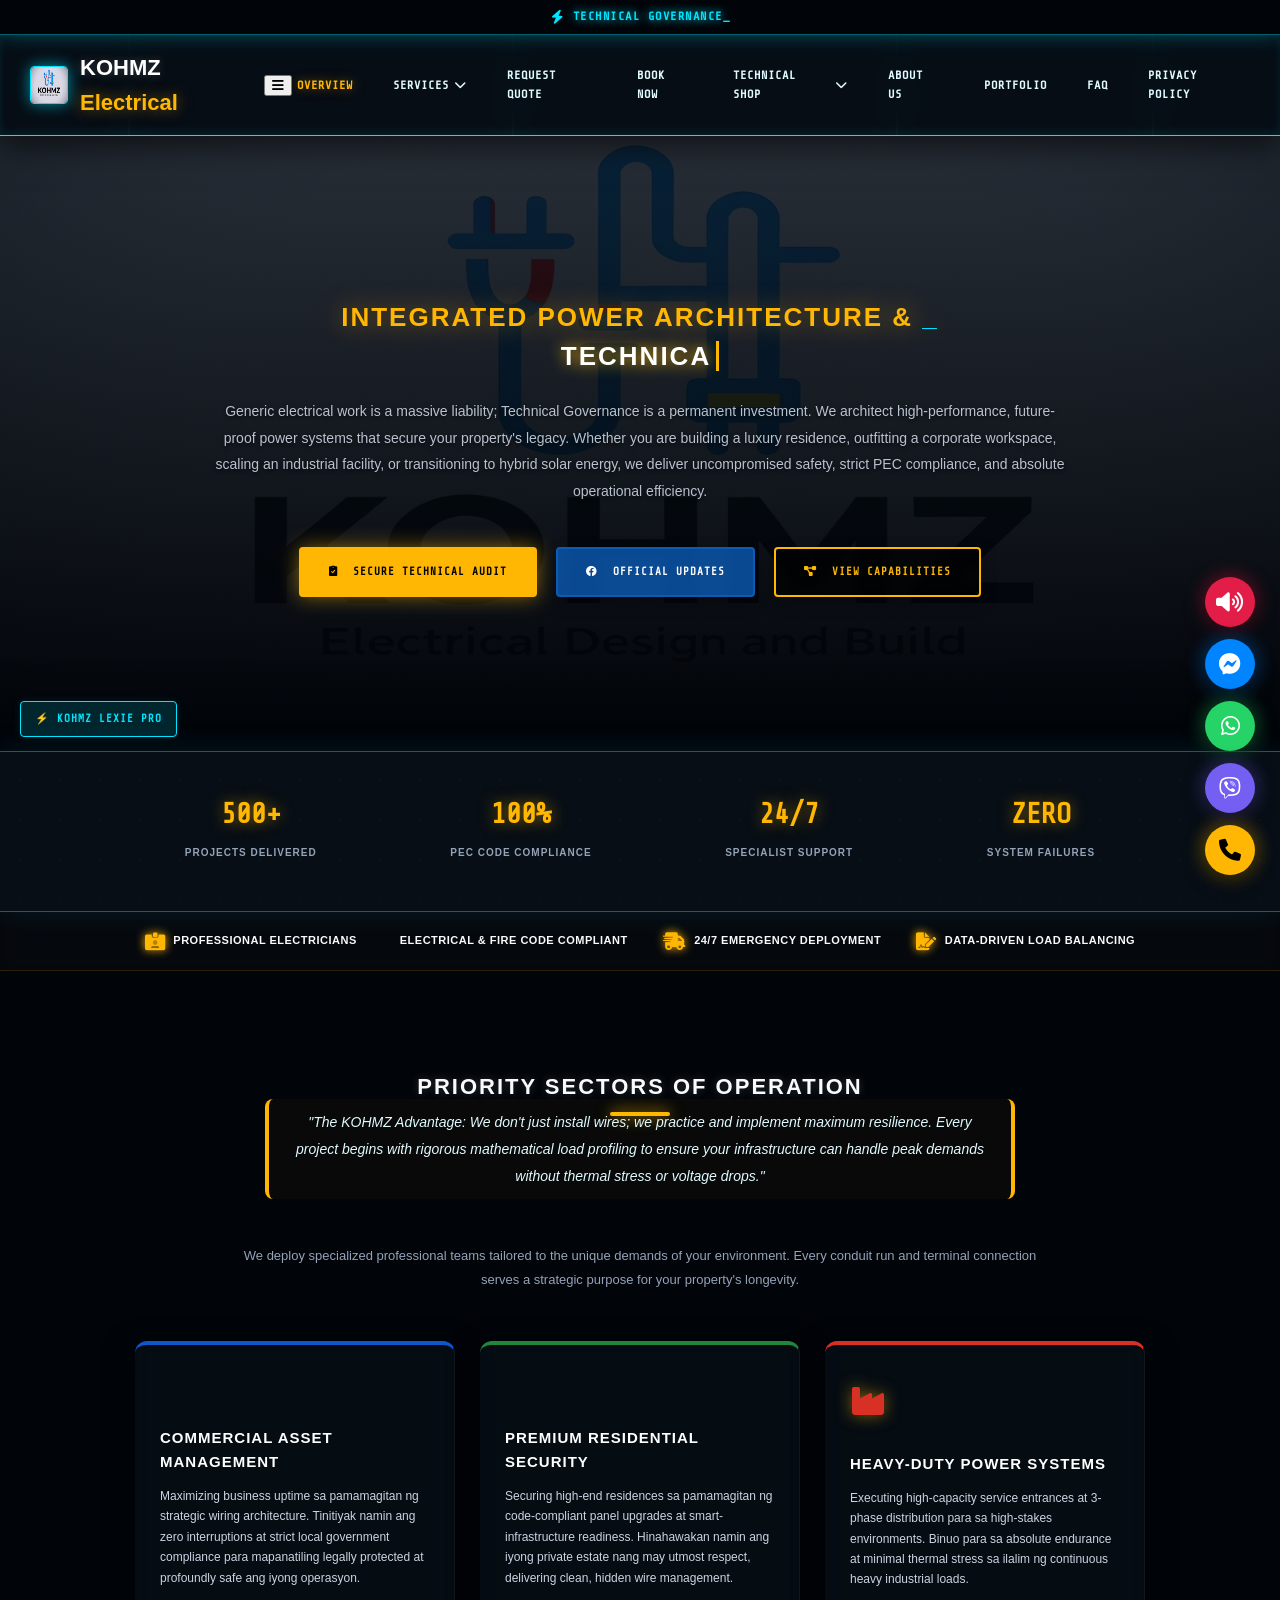
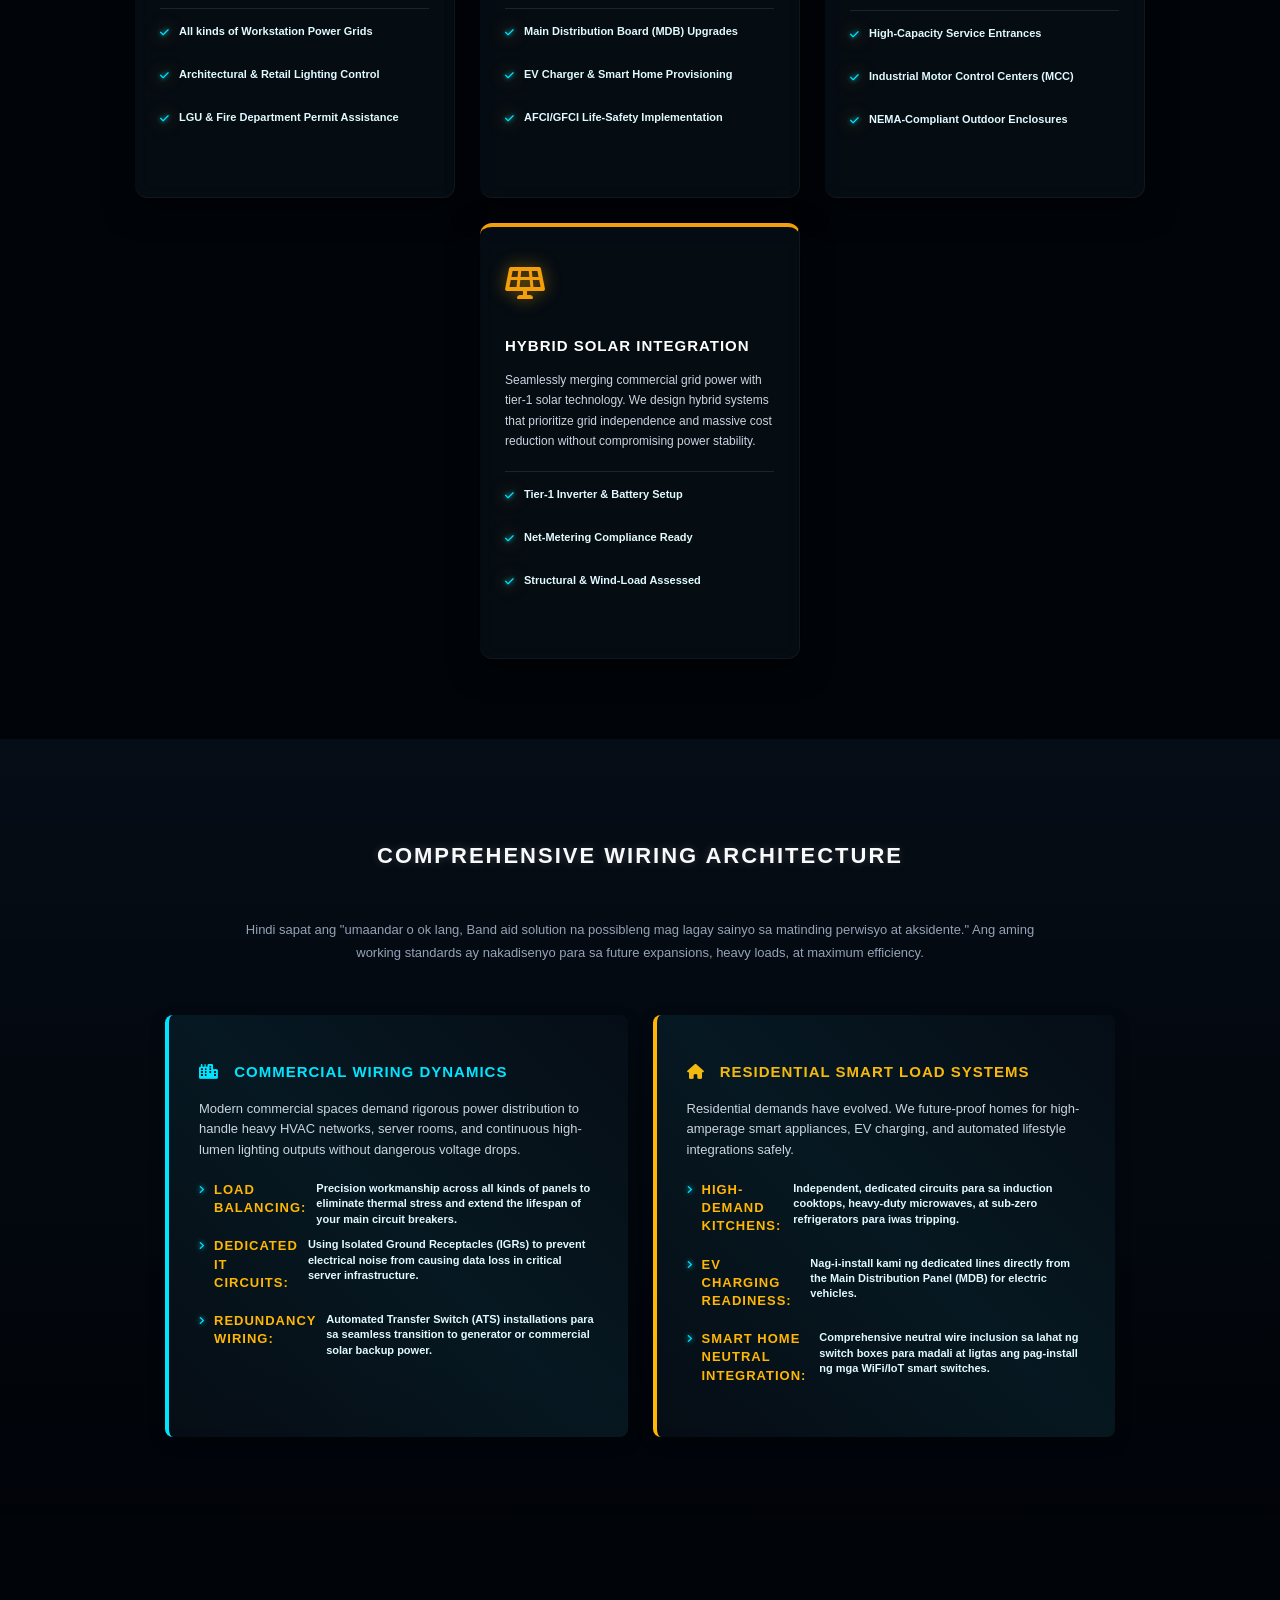
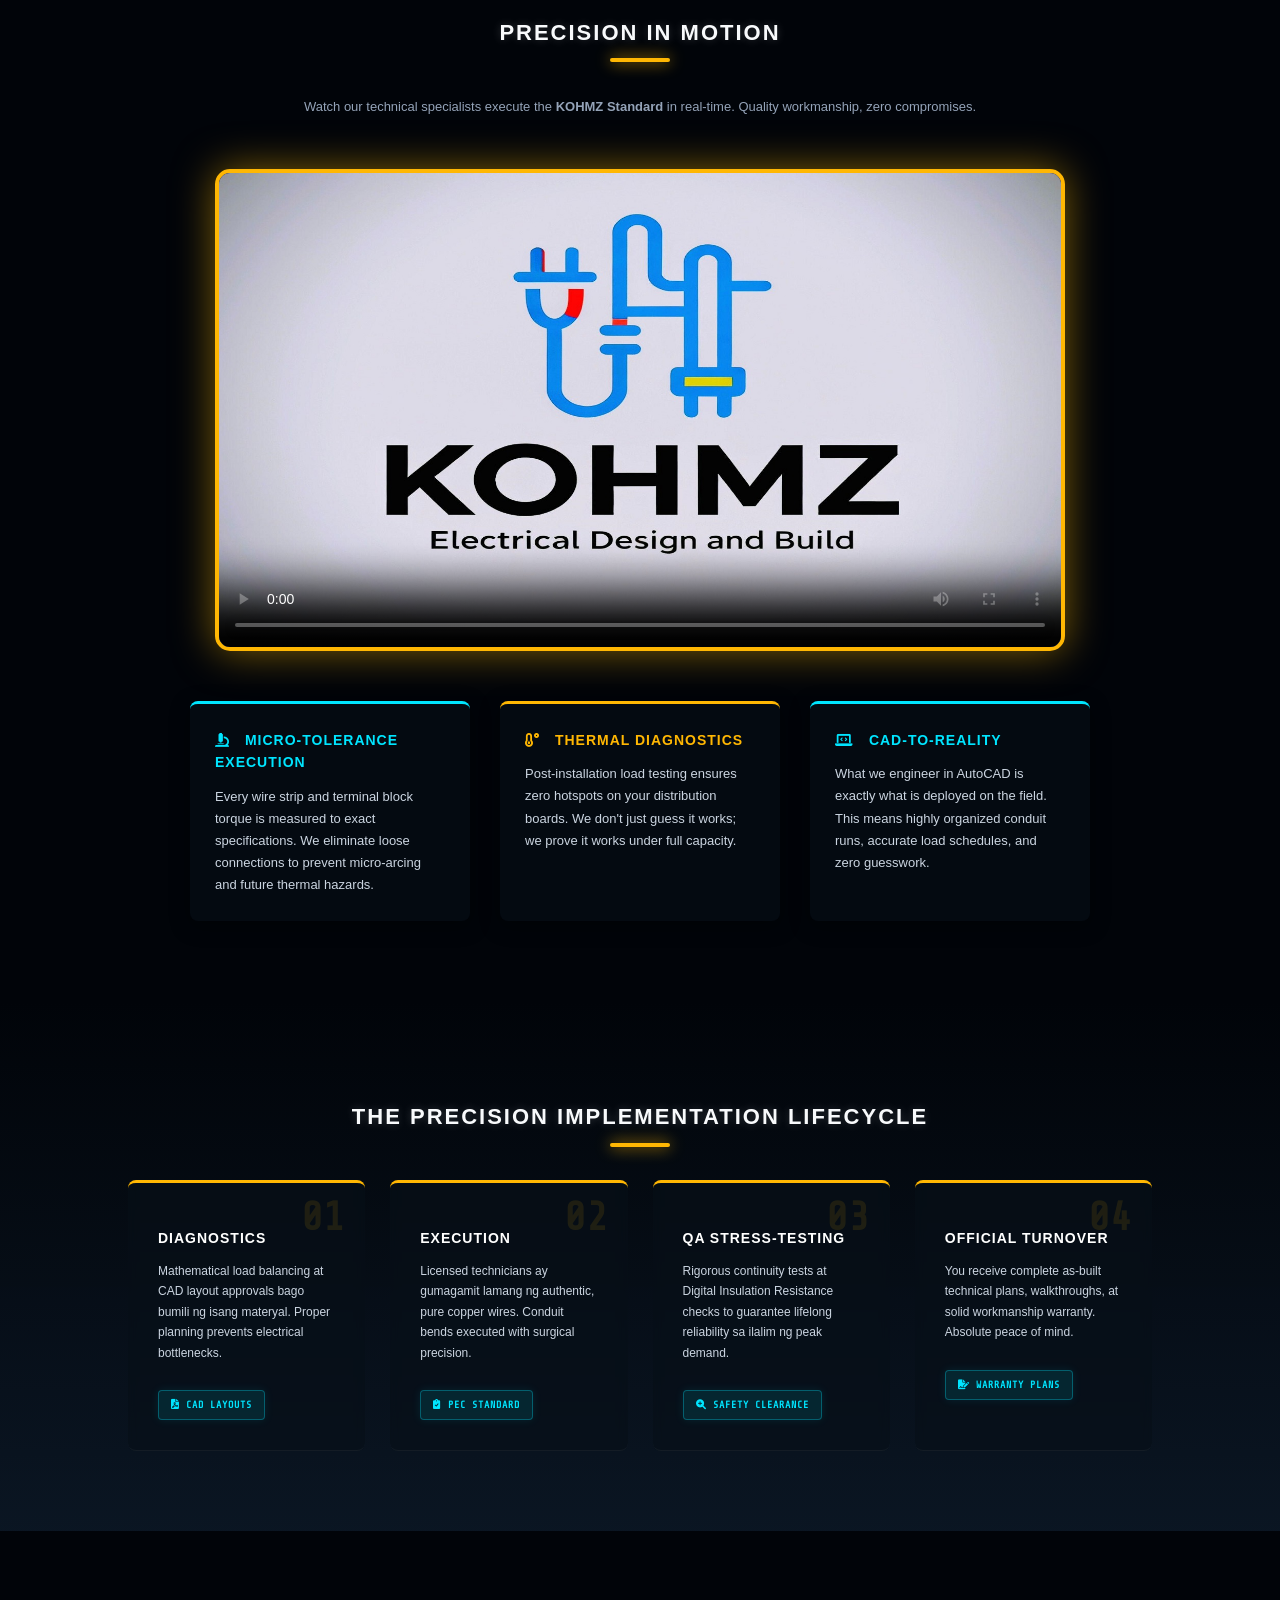
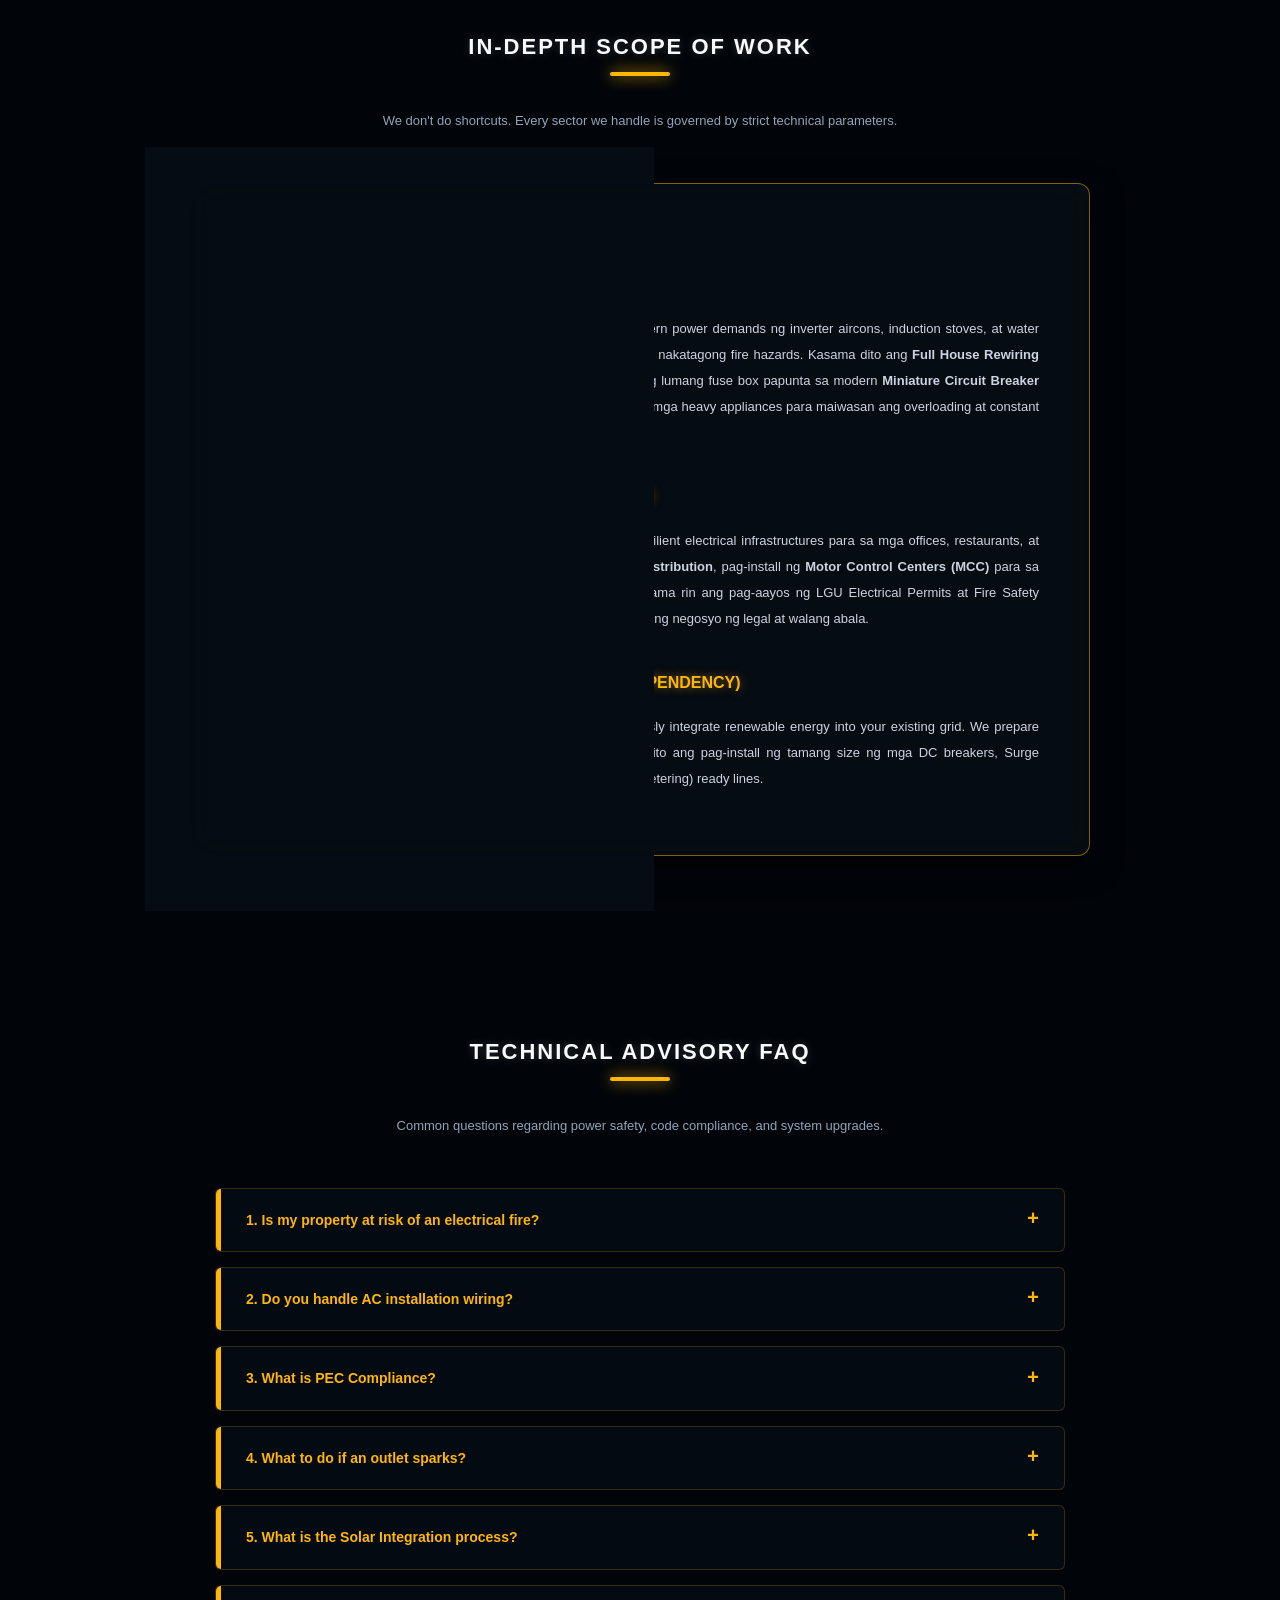
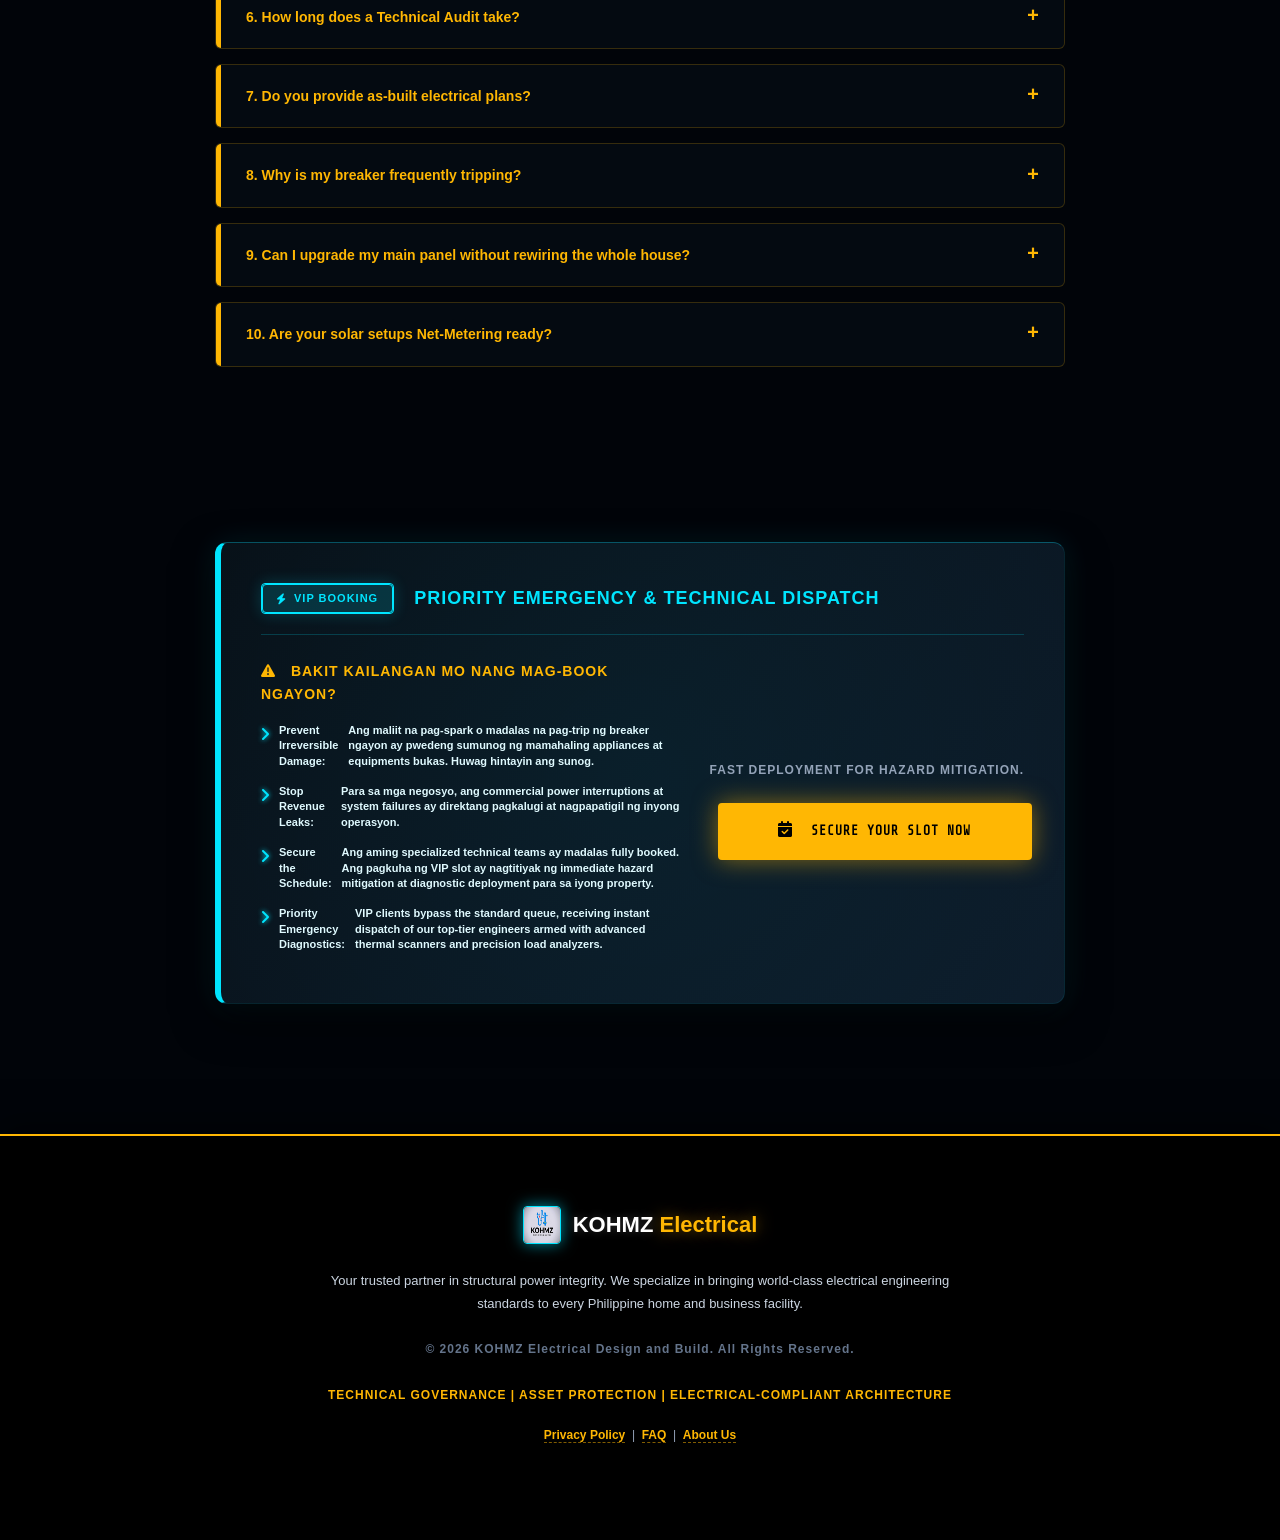
==== index.html @ 126ca0fa "Update index.html" ====
<!DOCTYPE html>
<html lang="en">
<head>
    <meta charset="UTF-8">
    <meta name="viewport" content="width=device-width,initial-scale=1.0">
    <meta name="google-site-verification" content="x_KzHj0x9Ygn2C3ffPnJ8aQTC4EE3n4AhWGtoNODr_k"/>
    
    <script async src="https://www.googletagmanager.com/gtag/js?id=G-S79X3QL1TV"></script>
    <script>window.dataLayer=window.dataLayer||[];function gtag(){dataLayer.push(arguments);}gtag('js',new Date());gtag('config','G-S79X3QL1TV');</script>
    
    <script src="https://challenges.cloudflare.com/turnstile/v0/api.js" async defer></script>
    
    <title>KOHMZ Electrical Design and Build | Technical Governance & Power Architecture</title>
    <meta name="description" content="Top-tier Electrical Contractor in the Philippines providing PEC-compliant power systems and Technical Governance for Commercial and Residential properties.">
    <meta name="keywords" content="Electrical Contractor Philippines, Commercial Electrical Design, Residential Rewiring, PEC Compliant, Solar Installation, KOHMZ Electrical">
    <meta property="og:title" content="KOHMZ Electrical Design and Build">
    <meta property="og:description" content="High-impact Technical Governance for Residential and Commercial assets through strict PEC-compliant electrical engineering.">
    <meta property="og:image" content="logo.jpg">
    <meta property="og:type" content="website">
    
    <link rel="icon" type="image/jpeg" href="logo.jpg">
    <link rel="shortcut icon" href="logo.jpg" type="image/x-icon">
    <link rel="preload" as="image" href="logo.jpg" fetchpriority="high">
    <link rel="preconnect" href="https://cdnjs.cloudflare.com" crossorigin>
    <link rel="preload" href="https://cdnjs.cloudflare.com/ajax/libs/font-awesome/6.0.0/css/all.min.css" as="style" onload="this.onload=null;this.rel='stylesheet'">
    <noscript><link rel="stylesheet" href="https://cdnjs.cloudflare.com/ajax/libs/font-awesome/6.0.0/css/all.min.css"></noscript>
    
    <link href="https://unpkg.com/aos@2.3.1/dist/aos.css" rel="stylesheet">
    <script src="https://unpkg.com/@lottiefiles/lottie-player@latest/dist/lottie-player.js"></script>
    <script src="https://cdnjs.cloudflare.com/ajax/libs/jspdf/2.5.1/jspdf.umd.min.js"></script>

    <style>
        @import url('https://fonts.googleapis.com/css2?family=Share+Tech+Mono&display=swap');
        
        :root {
            --neon-gold: #ffb703;
            --cyber-blue: #00e5ff;
            --power-glow: rgba(255, 183, 3, 0.5);
            --blue-glow: rgba(0, 229, 255, 0.4);
            --circuit-line: rgba(255, 183, 3, 0.07);
            --bg-dark: #010409;
        }

        body { transition: background-color 1s ease; }
        body.mode-red { --cyber-blue: #ff2a2a; --neon-gold: #ff4d4d; --blue-glow: rgba(255,0,0,0.4); background-color: #1a0000; }
        body.mode-red .particle { background: #ff2a2a; box-shadow: 0 0 15px #ff2a2a; }
        body.mode-red .energy-line { background: linear-gradient(to bottom, transparent, #ff2a2a, #ff4d4d, transparent); }
        
        body.mode-gold { --cyber-blue: #ffb703; --neon-gold: #ffe600; --blue-glow: rgba(255,183,3,0.4); background-color: #1a1300; }
        body.mode-gold .particle { background: #ffb703; box-shadow: 0 0 15px #ffb703; }
        body.mode-gold .energy-line { background: linear-gradient(to bottom, transparent, #ffb703, #ffe600, transparent); }
        
        *{box-sizing:border-box}
        body{font-size:12px;font-family:'Segoe UI',Tahoma,Geneva,Verdana,sans-serif;background:var(--bg-dark);color:#f8fafc;scroll-behavior:smooth;line-height:1.6;margin:0;padding:0;overflow-x:hidden}
        
        .sr-only{position:absolute;width:1px;height:1px;padding:0;margin:-1px;overflow:hidden;clip:rect(0,0,0,0);white-space:nowrap;border-width:0}
        .skip-link{position:absolute;top:-40px;left:0;background:var(--neon-gold);color:#000;padding:8px 15px;z-index:10000;font-weight:bold;text-decoration:none;transition:top 0.3s}
        .skip-link:focus{top:0;outline:3px solid var(--cyber-blue)}
        
        body::before {
            content:""; position:fixed; top:0; left:0; width:100%; height:100%;
            background-image: 
                radial-gradient(var(--blue-glow) 1px, transparent 0),
                linear-gradient(90deg, var(--circuit-line) 1px, transparent 1px),
                linear-gradient(var(--circuit-line) 1px, transparent 1px);
            background-size: 40px 40px, 80px 80px, 80px 80px;
            z-index:-2; pointer-events:none;
        }
        
        .energy-line {
            position:fixed; top:0; width:2px; height: 300px;
            background: linear-gradient(to bottom, transparent, var(--cyber-blue), var(--neon-gold), transparent);
            opacity: 0.6; z-index: -1; animation: flowBolt 7s cubic-bezier(0.4, 0, 0.2, 1) infinite;
            filter: drop-shadow(0 0 10px var(--cyber-blue));
        }
        @keyframes flowBolt { 0%{transform:translateY(-300px);opacity:0} 50%{opacity:1} 100%{transform:translateY(120vh);opacity:0} }
        
        .particle-container { position:fixed; width:100vw; height:100vh; top:0; left:0; z-index:-1; pointer-events:none; }
        .particle { position:absolute; background:var(--cyber-blue); border-radius:50%; box-shadow:0 0 12px var(--cyber-blue); opacity:0; transition: background 1s, box-shadow 1s; animation:floatUp 12s infinite linear; }
        .p1{left:15%; width:4px; height:4px; animation-duration:9s; animation-delay:0s;}
        .p2{left:35%; width:3px; height:3px; animation-duration:14s; animation-delay:2s; background:var(--neon-gold); box-shadow:0 0 12px var(--neon-gold);}
        .p3{left:65%; width:5px; height:5px; animation-duration:10s; animation-delay:4s;}
        .p4{left:85%; width:2px; height:2px; animation-duration:16s; animation-delay:1s;}
        .p5{left:45%; width:6px; height:6px; animation-duration:12s; animation-delay:5s; background:var(--neon-gold); box-shadow:0 0 15px var(--neon-gold);}
        @keyframes floatUp { 0%{transform:translateY(100vh) scale(0.5);opacity:0} 20%{opacity:0.8} 80%{opacity:0.8} 100%{transform:translateY(-10vh) scale(1.5);opacity:0} }

        .tech-bar { height:35px; background:#010409; border-bottom:1px solid var(--blue-glow); position:relative; z-index:1001; display:flex; align-items:center; justify-content:center; overflow:hidden; box-shadow:0 0 20px rgba(0,229,255,0.3); }
        .tech-bar::after { content:''; position:absolute; top:0; left:-100%; width:50%; height:100%; background:linear-gradient(90deg, transparent, rgba(0,229,255,0.2), transparent); animation: scanline 4s infinite linear; }
        @keyframes scanline { 100%{left:200%} }
        .tech-bar-content { display:flex; align-items:center; justify-content:center; font-family:'Share Tech Mono',monospace; }
        .electric-text { color:var(--cyber-blue); font-size:12px; font-weight:900; text-transform:uppercase; letter-spacing:1.5px; text-shadow:0 0 10px var(--cyber-blue); }
        .electric-icon { color:var(--cyber-blue); margin-right:10px; font-size:14px; animation:pulseBolt 1s infinite; }
        @keyframes pulseBolt { 0%,100%{text-shadow:0 0 8px var(--cyber-blue);opacity:1} 50%{text-shadow:0 0 25px #fff;opacity:0.4} }
        .tech-cursor { color:var(--cyber-blue); font-weight:bold; animation:blink .8s step-end infinite; }

        header{background:rgba(8,16,24,0.85); padding:15px 30px; display:flex; justify-content:space-between; align-items:center; position:sticky; top:0; z-index:1000; border-bottom:1px solid var(--cyber-blue); backdrop-filter:blur(15px); box-shadow:0 10px 30px rgba(0,0,0,0.6), inset 0 -2px 10px rgba(0,229,255,0.1);}
        .logo{display:flex; align-items:center; gap:12px; text-decoration:none; transition: transform 0.3s;}
        .logo:hover { transform: scale(1.02); }
        .logo img{height:38px; width:38px; border-radius:4px; border:1px solid var(--cyber-blue); box-shadow:0 0 15px rgba(0,229,255,0.6);}
        .logo-text{font-size:22px; margin:0; font-weight:900; color:#fff; display:inline-block; text-shadow: 0 0 10px rgba(255,255,255,0.2);}
        .logo-text span{color:var(--neon-gold); text-shadow: 0 0 15px var(--power-glow);}
        .nav-links{list-style:none; padding:0; margin:0; display:flex; align-items:center; gap:30px;}
        .nav-links li.dropdown{position:relative;}
        .nav-links li a{color:#e0faff; text-decoration:none; font-size:12px; font-weight:600; text-transform:uppercase; letter-spacing:1px; padding:10px 5px; font-family:'Share Tech Mono',monospace; transition:0.3s; display:flex; align-items:center; gap:6px; position: relative;}
        .nav-links li a::after { content:''; position:absolute; bottom:0; left:0; width:0; height:2px; background:var(--cyber-blue); transition:0.3s; box-shadow: 0 0 8px var(--cyber-blue); }
        .nav-links li a:hover::after { width:100%; }
        .nav-links li a:hover{color:var(--cyber-blue); text-shadow:0 0 12px var(--cyber-blue);}
        .dropdown-content{display:none; position:absolute; background:rgba(8,16,24,0.95); min-width:180px; box-shadow:0 10px 40px rgba(0,0,0,0.8); z-index:1001; top:100%; left:50%; transform:translateX(-50%); border-top:3px solid var(--cyber-blue); border-bottom: 1px solid var(--blue-glow); backdrop-filter:blur(15px); border-radius: 0 0 8px 8px;}
        .nav-links li.dropdown:hover .dropdown-content{display:block; animation:dropIn .3s cubic-bezier(0.175, 0.885, 0.32, 1.275);}
        @keyframes dropIn{from{opacity:0; transform:translate(-50%,15px)} to{opacity:1; transform:translate(-50%,0)}}
        .dropdown-content a{color:#fff!important; padding:12px 15px; display:block; border-bottom:1px solid rgba(255,255,255,0.05); text-align:left;}
        .dropdown-content a::after { display:none; }
        .dropdown-content a:hover{background:rgba(0,229,255,0.15); color:var(--cyber-blue)!important; padding-left:22px; border-left: 3px solid var(--cyber-blue);}
        .caret{transition:transform 0.3s ease;}
        
        @media(max-width:992px){
            .menu-toggle{display:block; font-size:24px; color:var(--cyber-blue); cursor:pointer; background:none; border:none; padding:5px; transition: 0.3s;}
            .menu-toggle:hover { text-shadow: 0 0 15px var(--cyber-blue); }
            .nav-links{display:none; flex-direction:column; position:absolute; top:calc(100% + 15px); left:5%; width:90%; background:rgba(8,16,24,0.98); padding:10px 0; margin:0; border:1px solid var(--cyber-blue); border-top:4px solid var(--neon-gold); border-radius:8px; max-height:60vh; overflow-y:auto; box-shadow:0 15px 40px rgba(0,0,0,0.9); backdrop-filter:blur(15px); z-index:9999;}
            .nav-links.active{display:flex; animation:menuFadeIn 0.4s cubic-bezier(0.175, 0.885, 0.32, 1.275) forwards;}
            @keyframes menuFadeIn{from{opacity:0; transform:translateY(-20px) scale(0.95);} to{opacity:1; transform:translateY(0) scale(1);}}
            .nav-links li{width:100%; text-align:center; border-bottom:1px solid rgba(255,255,255,0.05);}
            .nav-links li a{font-size:13px; width:100%; padding:15px; justify-content:center;}
            .nav-links li.dropdown:hover .dropdown-content{display:none;}
            .nav-links li.dropdown.open .dropdown-content{display:block; animation:dropInMobile 0.3s ease;}
            .nav-links li.dropdown.open .caret{transform:rotate(180deg); color:var(--neon-gold);}
            .dropdown-content{position:static!important; display:none; background:rgba(0,0,0,0.5)!important; width:100%!important; border:none!important; transform:none!important; left:0!important; box-shadow:inset 0 5px 15px rgba(0,0,0,0.8);}
            @keyframes dropInMobile{from{opacity:0; max-height:0} to{opacity:1; max-height:400px}}
            .dropdown-content a{padding:12px!important; color:#cbd5e1!important; font-size:12px!important;}
        }

        .hero { background-image:linear-gradient(rgba(8,16,24,0.85),rgba(1,4,9,1)),url('logo.jpg'); background-repeat:no-repeat; background-position:center center; background-size:cover; padding:140px 10%; text-align:center; color:#fff; display:flex; align-items:center; justify-content:center; position:relative; overflow:hidden;}
        .hero::after { content:''; position:absolute; bottom:0; left:0; width:100%; height:100px; background:linear-gradient(to top, var(--bg-dark), transparent); pointer-events:none;}
        .hero-inner { max-width:850px; position:relative; z-index:2; }
        .hero h1 { font-size:26px; color:var(--neon-gold); margin-bottom:25px; text-transform:uppercase; font-weight:900; letter-spacing:2px; line-height:1.5; min-height:80px; text-shadow:0 0 25px var(--power-glow); }
        .txt-type>.txt { border-right:3px solid var(--neon-gold); padding-right:5px; animation:blink .7s infinite; color:#fff; text-shadow:0 0 15px var(--neon-gold); }
        @keyframes blink{from,to{opacity:1}50%{opacity:0}}
        .hero p { font-size:14px; margin:0 auto 35px; line-height:1.9; font-weight:400; opacity:0.9; color:#cbd5e1; min-height:80px; text-shadow: 0 2px 4px rgba(0,0,0,0.8); }
        
        .cta-button { position:relative; padding:14px 28px; font-size:11px; border-radius:4px; display:inline-block; text-decoration:none; font-weight:900; margin:8px; transition:0.4s; text-transform:uppercase; letter-spacing:1px; box-shadow:0 6px 15px rgba(0,0,0,0.4); border:none; cursor:pointer; overflow:hidden; font-family:'Share Tech Mono',monospace;}
        .cta-button::before { content:''; position:absolute; top:0; left:-100%; width:50%; height:100%; background:linear-gradient(to right,rgba(255,255,255,0),rgba(255,255,255,0.5),rgba(255,255,255,0)); transform:skewX(-25deg); transition:all 0.6s ease; }
        .cta-button:hover::before { left:200%; }
        .btn-primary { background:var(--neon-gold); color:#000; border:2px solid var(--neon-gold); box-shadow:0 0 20px var(--power-glow); }
        .btn-primary:hover { transform:translateY(-4px) scale(1.05); box-shadow:0 0 35px var(--neon-gold), inset 0 0 10px rgba(255,255,255,0.5); }
        .btn-outline { background:rgba(0,0,0,0.7); color:var(--neon-gold); border:2px solid var(--neon-gold); backdrop-filter:blur(5px); }
        .btn-outline:hover { background:var(--neon-gold); color:#000; box-shadow:0 0 20px var(--neon-gold); }

        .stats-bar { display:flex; justify-content:space-around; background:rgba(8,16,24,0.9); padding:40px 10%; border-top:1px solid var(--blue-glow); border-bottom:1px solid var(--blue-glow); flex-wrap:wrap; gap:20px; box-shadow: 0 0 30px rgba(0,229,255,0.1); position:relative; z-index:10;}
        .stat-item { text-align:center; transition: transform 0.3s; }
        .stat-item:hover { transform: scale(1.1); }
        .stat-item strong { display:block; font-size:28px; color:var(--neon-gold); margin:0; text-shadow:0 0 15px var(--power-glow); font-weight:900; font-family:'Share Tech Mono',monospace;}
        .stat-item p { font-size:10px; text-transform:uppercase; color:#94a3b8; margin-top:8px; font-weight:bold; letter-spacing:1px;}
        
        .trust-bar { background:rgba(255,255,255,0.02); padding:20px; display:flex; justify-content:center; gap:35px; flex-wrap:wrap; border-bottom:1px solid rgba(255,183,3,0.15); position:relative; z-index:10; backdrop-filter: blur(5px);}
        .trust-item { display:flex; align-items:center; gap:8px; font-weight:800; font-size:11px; color:#f8fafc; text-transform:uppercase; letter-spacing:0.5px; transition: color 0.3s;}
        .trust-item:hover { color: var(--cyber-blue); }
        .trust-item i { color:var(--neon-gold); font-size:18px; filter: drop-shadow(0 0 5px var(--neon-gold));}
        
        .content-section { padding:80px 10%; text-align:center; overflow:hidden; position:relative; }
        .content-section h2 { font-size:22px; color:#f8fafc; margin-bottom:15px; text-transform:uppercase; letter-spacing:2px; font-weight:900; position:relative; display:inline-block; text-shadow: 0 0 10px rgba(255,255,255,0.2);}
        .content-section h2::after { content:''; width:60px; height:4px; background:var(--neon-gold); position:absolute; bottom:-12px; left:50%; transform:translateX(-50%); box-shadow:0 0 15px var(--neon-gold); border-radius: 2px;}
        .section-subtitle { max-width:800px; margin:30px auto 50px; font-size:13px; line-height:1.8; color:#94a3b8; }
        .intro-text { max-width:750px; margin:-20px auto 45px; font-size:14px; color:#e0faff; line-height:1.9; text-align:center; font-style:italic; border-left:4px solid var(--neon-gold); border-right:4px solid var(--neon-gold); padding:10px 25px; background: rgba(255,183,3,0.03); border-radius: 8px;}
        
        .cards-container { display:flex; flex-wrap:wrap; gap:25px; justify-content:center; align-items:stretch; }
        .card { background:rgba(8,16,24,0.7); width:320px; padding:40px 25px; box-shadow:0 10px 30px rgba(0,0,0,0.5); border-radius:12px; border-top:4px solid var(--neon-gold); text-align:left; transition:0.4s cubic-bezier(0.175,0.885,0.32,1.275); position:relative; backdrop-filter:blur(10px); border-right:1px solid rgba(255,255,255,0.05); border-bottom:1px solid rgba(255,255,255,0.05); overflow:hidden; z-index: 1;}
        .card::before { content:''; position:absolute; left:0; top:0; height:100%; width:100%; background: radial-gradient(circle at top right, rgba(0,229,255,0.1), transparent 70%); z-index:-1; opacity:0; transition:0.4s;}
        .card::after { content:''; position:absolute; bottom:0; left:0; width:100%; height:4px; background:var(--cyber-blue); transform:scaleX(0); transition:0.4s; transform-origin:left;}
        .card:hover::before { opacity: 1; }
        .card:hover::after { transform:scaleX(1); }
        .card:hover { transform:translateY(-15px) scale(1.03); border-top-color:var(--cyber-blue)!important; box-shadow:0 20px 50px rgba(0,229,255,0.25), inset 0 0 30px rgba(0,229,255,0.05); }
        .card i { font-size:32px; color:var(--neon-gold); margin-bottom:20px; display:inline-block; transition:0.4s; filter:drop-shadow(0 0 8px var(--power-glow)); }
        .card:hover i { transform: scale(1.2) rotate(5deg); color: var(--cyber-blue); filter:drop-shadow(0 0 12px var(--blue-glow));}
        .card h3 { font-size:15px; margin-bottom:12px; color:#fff; font-weight:900; text-transform:uppercase; letter-spacing: 1px; transition:0.3s;}
        .card:hover h3 { color: var(--neon-gold); text-shadow: 0 0 10px var(--power-glow);}
        .card p { font-size:12px; color:#cbd5e1; line-height:1.7; margin-bottom:20px; flex-grow:1; }
        .tech-list { padding-left:0; list-style:none; margin-top:auto; border-top:1px solid rgba(255,255,255,0.1); padding-top:15px; }
        .tech-list li { font-size:11px; color:#e0faff; margin-bottom:10px; font-weight:600; display:flex; align-items:flex-start; gap:10px; line-height:1.4; transition: 0.3s;}
        .card:hover .tech-list li { color: #fff; }
        .tech-list li i { font-size:10px; color:var(--cyber-blue); margin-top:3px; text-shadow: 0 0 5px var(--cyber-blue);}
        
        .workflow-grid { display:grid; grid-template-columns:repeat(auto-fit,minmax(220px,1fr)); gap:25px; margin-top:30px; }
        .workflow-step { text-align:left; padding:30px; background:rgba(8,16,24,0.6); border-top:3px solid var(--neon-gold); border-radius:8px; transition:0.4s; position:relative; overflow:hidden; backdrop-filter: blur(5px); border-bottom: 1px solid rgba(255,255,255,0.05);}
        .workflow-step::before { content:''; position:absolute; top:0; left:-100%; width:100%; height:100%; background:linear-gradient(90deg, transparent, rgba(255,183,3,0.1), transparent); transition:0.5s; }
        .workflow-step:hover::before { left: 100%; }
        .workflow-step:hover { background:rgba(13,27,42,0.9); border-top-color:var(--cyber-blue); transform:translateY(-8px); box-shadow:0 15px 30px rgba(0,0,0,0.6), 0 0 20px rgba(0,229,255,0.1); }
        .step-num { font-size:40px; font-weight:900; color:var(--neon-gold); opacity:0.1; position:absolute; top:15px; right:20px; line-height:1; transition:0.4s; font-family:'Share Tech Mono',monospace;}
        .workflow-step:hover .step-num { opacity:0.5; color:var(--cyber-blue); transform: scale(1.1); text-shadow: 0 0 15px var(--cyber-blue);}
        .workflow-step h3 { font-size:14px; text-transform:uppercase; margin-bottom:12px; color:#fff; font-weight:900; letter-spacing: 1px; transition: 0.3s;}
        .workflow-step:hover h3 { color: var(--neon-gold); }
        .workflow-step p { font-size:12px; line-height:1.7; color:#cbd5e1; }
        .deliverable { font-size:10px; text-transform:uppercase; font-weight:900; color:var(--cyber-blue); padding:6px 12px; background:rgba(0,229,255,0.1); border: 1px solid rgba(0,229,255,0.3); border-radius:4px; display:inline-block; margin-top:15px; font-family:'Share Tech Mono'; letter-spacing: 1px; box-shadow: 0 0 10px rgba(0,229,255,0.1);}
        
        .text-block { max-width:900px; margin:0 auto; text-align:justify; font-size:13px; line-height:2; color:#cbd5e1; background:rgba(8,16,24,0.7); padding:50px; border-radius:12px; border:1px solid var(--power-glow); backdrop-filter:blur(15px); box-shadow: 0 10px 30px rgba(0,0,0,0.5);}
        .text-block h3 { color:var(--neon-gold); font-size:16px; margin:35px 0 15px 0; border-left:4px solid var(--neon-gold); padding-left:15px; text-transform:uppercase; font-weight:900; text-shadow: 0 0 10px var(--power-glow);}
        
        .feature-grid { display:grid; grid-template-columns:1fr 1fr; gap:25px; margin-top:30px; }
        .feature-box { background:rgba(8,16,24,0.8); padding:30px; border-radius:8px; border-left:4px solid var(--cyber-blue); transition:0.4s; position:relative; overflow:hidden; box-shadow: 0 5px 15px rgba(0,0,0,0.3);}
        .feature-box::before { content:''; position:absolute; top:0; left:0; width:100%; height:100%; background:linear-gradient(45deg,transparent,rgba(0,229,255,0.05),transparent); z-index:0; transition:0.4s;}
        .feature-box:hover::before { background:linear-gradient(45deg,transparent,rgba(0,229,255,0.1),transparent); }
        .feature-box:hover { background:rgba(13,27,42,1); transform:translateX(10px); box-shadow:0 10px 25px rgba(0,229,255,0.15), inset 0 0 15px rgba(0,229,255,0.05); border-left-width: 8px;}
        .feature-box strong { color:var(--neon-gold); display:block; font-size:13px; margin-bottom:10px; text-transform:uppercase; font-weight:900; position:relative; z-index:1; letter-spacing: 1px;}
        .feature-box p, .feature-box ul { position:relative; z-index:1; }
        
        .vip-advisory { background:linear-gradient(135deg, rgba(8,16,24,0.95), rgba(13,27,42,0.98)); border-left:6px solid var(--cyber-blue); padding:40px; border-radius:12px; display:flex; flex-direction:column; align-items:flex-start; text-align:left; max-width:850px; margin:0 auto 50px; border-top:1px solid rgba(0,229,255,0.3); border-right:1px solid rgba(0,229,255,0.1); border-bottom:1px solid rgba(0,229,255,0.1); box-shadow:0 15px 40px rgba(0,0,0,0.6), 0 0 30px rgba(0,229,255,0.1); box-sizing:border-box; position:relative; overflow:hidden;}
        .vip-advisory::before { content: ''; position: absolute; top: -50%; left: -50%; width: 200%; height: 200%; background: radial-gradient(circle, rgba(0,229,255,0.05) 0%, transparent 60%); pointer-events: none; animation: rotateGlow 20s linear infinite; }
        @keyframes rotateGlow { 100% { transform: rotate(360deg); } }
        .adv-tag { background:rgba(0,229,255,0.15); border:1px solid var(--cyber-blue); color:var(--cyber-blue); font-size:11px; padding:6px 15px; border-radius:4px; font-weight:900; text-transform:uppercase; display:inline-flex; align-items:center; gap:8px; position:relative; z-index:2; letter-spacing: 1px; box-shadow: 0 0 15px rgba(0,229,255,0.2);}
        .adv-tag::after { content:''; position:absolute; top:0; left:0; width:100%; height:100%; border-radius:inherit; border:1px solid var(--cyber-blue); animation:pulse-ring 2s cubic-bezier(0.215,0.61,0.355,1) infinite; box-sizing:border-box; pointer-events:none; }
        @keyframes pulse-ring { 0%{transform:scale(1);opacity:0.8} 100%{transform:scale(1.4);opacity:0} }
        .vip-header-row { display:flex; gap:20px; align-items:center; width:100%; border-bottom:1px solid rgba(0,229,255,0.2); padding-bottom:20px; margin-bottom:25px; box-sizing:border-box; position:relative; z-index:2;}
        .vip-content-grid { display:flex; flex-wrap:wrap; gap:30px; justify-content:space-between; width:100%; align-items:center; box-sizing:border-box; position:relative; z-index:2;}
        .vip-text-col { flex:1; min-width:0; box-sizing:border-box; overflow-wrap:break-word; }
        .vip-btn-col { text-align:center; box-sizing:border-box; }
        .btn-vip { white-space:normal; font-size:13px; padding:16px 20px; width:100%; box-sizing:border-box; display:inline-block; text-align:center; box-shadow: 0 0 25px var(--power-glow); animation: breatheGlow 3s infinite alternate;}
        @keyframes breatheGlow { 0% { box-shadow: 0 0 15px var(--power-glow); } 100% { box-shadow: 0 0 35px var(--neon-gold); } }

        .faq-container { max-width: 850px; margin: 0 auto; text-align: left; }
        details { background: rgba(8,16,24,0.6); margin-bottom: 15px; border: 1px solid rgba(255,183,3,0.2); border-radius: 6px; overflow: hidden; transition: all 0.3s ease; backdrop-filter: blur(5px);}
        details[open] { background: rgba(13,27,42,0.9); border-color: var(--cyber-blue); box-shadow: 0 5px 20px rgba(0,229,255,0.15); }
        summary { padding: 20px 25px; color: var(--neon-gold); font-weight: 800; cursor: pointer; outline: none; border-left: 5px solid var(--neon-gold); text-align: left; font-size: 14px; transition: 0.3s; position: relative; list-style: none;}
        summary::-webkit-details-marker { display: none; }
        summary::after { content: '+'; position: absolute; right: 25px; top: 50%; transform: translateY(-50%); font-size: 20px; color: var(--neon-gold); transition: 0.3s; font-family: monospace;}
        details[open] summary::after { content: '−'; color: var(--cyber-blue); transform: translateY(-50%) rotate(180deg); }
        details:hover summary { background: rgba(255,255,255,0.02); }
        details[open] summary { border-left-color: var(--cyber-blue); color: #fff; border-bottom: 1px solid rgba(0,229,255,0.1);}
        details p { padding: 20px 25px; margin: 0; color: #e0faff; font-size: 13px; line-height: 1.8; animation: fadeInDown 0.4s ease-out; }
        @keyframes fadeInDown { from { opacity: 0; transform: translateY(-10px); } to { opacity: 1; transform: translateY(0); } }

        .floating-container { position:fixed; bottom:25px; right:25px; display:flex; flex-direction:column; gap:12px; z-index:10000; }
        .float-btn { width:50px; height:50px; border-radius:50%; display:flex; align-items:center; justify-content:center; color:#fff!important; text-decoration:none; font-size:22px; box-shadow:0 5px 20px rgba(0,0,0,0.6); transition:all .3s cubic-bezier(.175,.885,.32,1.275); position:relative; border:none; cursor:pointer; }
        .float-btn::before { content:''; position:absolute; width:100%; height:100%; border-radius:50%; background:inherit; z-index:-1; filter:blur(10px); opacity:0.6; transition:0.3s; }
        .float-btn:hover { transform:scale(1.15) translateY(-5px); outline:none; }
        .float-btn:hover::before { opacity:1; filter:blur(15px); }

        /* LEXIE AI BOT */
        .kohmz-bot-wrapper { position:fixed; bottom:25px; left:20px; z-index:999999; font-family:'Share Tech Mono',monospace; display:flex; flex-direction:column; align-items:flex-start; }
        .kohmz-bot-toggle { width:130px; height:130px; background:transparent; cursor:grab; position:relative; display:flex; justify-content:center; align-items:center; transition:transform 0.2s; touch-action:none; filter: drop-shadow(0 0 10px rgba(0,229,255,0.5));}
        .kohmz-bot-toggle:hover { transform:scale(1.05); filter: drop-shadow(0 0 20px rgba(0,229,255,0.8));}
        .kohmz-bot-toggle:active { cursor:grabbing; }
        lottie-player { width:100%!important; height:100%!important; pointer-events:none; }
        
        .kohmz-chat-window { display:none; width:320px; height:75dvh; max-height:550px; max-width:calc(100vw - 30px); background:rgba(8,16,24,0.98); border:1px solid var(--cyber-blue); border-top:4px solid var(--cyber-blue); box-shadow:0 15px 50px rgba(0,0,0,0.9), 0 0 20px rgba(0,229,255,0.2); margin-bottom:12px; flex-direction:column; backdrop-filter:blur(15px); box-sizing:border-box; border-radius: 8px;}
        .kohmz-chat-header { background:#000; color:var(--cyber-blue); padding:15px; font-weight:900; display:flex; justify-content:space-between; align-items:center; font-size:13px; border-bottom:1px solid rgba(0,229,255,0.3); box-sizing:border-box; letter-spacing: 1px;}
        
        .kohmz-chat-body { padding:15px; flex:1; overflow-y:auto; -webkit-overflow-scrolling:touch; display:flex; flex-direction:column; gap:12px; box-sizing:border-box;}
        .kohmz-chat-body::-webkit-scrollbar { width: 4px; }
        .kohmz-chat-body::-webkit-scrollbar-track { background: rgba(0,0,0,0.3); }
        .kohmz-chat-body::-webkit-scrollbar-thumb { background: var(--cyber-blue); border-radius: 4px; }

        .chat-bubble { background:rgba(255,255,255,0.05); color:#e0faff; padding:12px; border-radius:0 12px 12px 12px; margin-bottom:5px; border-left:3px solid var(--cyber-blue); font-size:12px; word-wrap:break-word; white-space:pre-wrap; line-height:1.6; font-family:'Share Tech Mono',monospace; box-shadow: 0 4px 10px rgba(0,0,0,0.3);}

        .quick-replies { display:flex; flex-wrap:wrap; gap:8px; padding:12px; background:rgba(8,16,24,0.98); border-top:1px solid rgba(0,229,255,0.15); width:100%; box-sizing:border-box; justify-content:center; }
        .quick-replies button { white-space:nowrap; background:rgba(0,229,255,0.1); border:1px solid var(--cyber-blue); color:var(--cyber-blue); border-radius:20px; padding:8px 14px; font-size:11px; cursor:pointer; transition:0.3s; font-family:'Share Tech Mono',monospace; font-weight:800; flex:1 1 auto; letter-spacing: 0.5px;}
        .quick-replies button:hover, .quick-replies button:active { background:var(--cyber-blue); color:#000; box-shadow: 0 0 10px var(--cyber-blue);}

        #cf-turnstile-container { padding: 8px 10px; background: #000; border-top: 1px solid rgba(0,229,255,0.2); display: flex; justify-content: center; }

        .chat-input-area { display:grid; grid-template-columns:35px 35px 35px 1fr 45px; gap:6px; padding:12px; background:#000; border-top:1px solid rgba(0,229,255,0.2); align-items:center; border-radius: 0 0 8px 8px;}
        .chat-tool-btn { height:35px; background:transparent; border:1px solid rgba(0,229,255,0.5); color:var(--cyber-blue); border-radius:4px; cursor:pointer; display:flex; justify-content:center; align-items:center; transition:0.2s; }
        .chat-tool-btn:hover { background:rgba(0,229,255,0.2); border-color: var(--cyber-blue); box-shadow: 0 0 8px rgba(0,229,255,0.3);}
        .chat-input-field { height:35px; background:rgba(255,255,255,0.05); border:1px solid rgba(0,229,255,0.5); color:#fff; padding:0 12px; font-family:'Share Tech Mono'; font-size:12px; outline:none; border-radius:4px; width:100%; box-sizing:border-box; transition: 0.3s;}
        .chat-input-field:focus { border-color: var(--cyber-blue); background: rgba(0,229,255,0.05); box-shadow: inset 0 0 5px rgba(0,229,255,0.2);}
        .chat-send-btn { height:35px; background:var(--cyber-blue); border:none; border-radius:4px; color:#000; cursor:pointer; font-weight:bold; font-size: 14px; transition:0.3s; display:flex; justify-content:center; align-items:center; }
        .chat-send-btn:hover { background:#fff; box-shadow: 0 0 15px var(--cyber-blue);}

        #vision-preview { display:none; padding:8px 12px; background:rgba(0,229,255,0.1); border-top:1px solid var(--cyber-blue); align-items:center; gap:12px; font-size:11px; color:var(--cyber-blue); font-family: 'Share Tech Mono', monospace;}
        #vision-preview img { height:35px; width:35px; border:1px solid var(--cyber-blue); object-fit:cover; border-radius: 4px;}
        .code-red-active { border-color:#e11d48!important; box-shadow:0 0 30px rgba(225,29,72,0.6)!important; }
        .btn-pdf { background:var(--neon-gold); color:#000; border:none; padding:8px 12px; font-size:11px; font-weight:900; margin-top:8px; border-radius:4px; cursor:pointer; display:inline-block; font-family:'Share Tech Mono'; letter-spacing: 0.5px; transition: 0.3s; text-transform: uppercase;}
        .btn-pdf:hover { background: #fff; box-shadow: 0 0 15px var(--neon-gold);}

        .typing-dots span { animation:blinkDot 1.4s infinite both; font-size:18px; font-weight:bold; line-height:10px; }
        .typing-dots span:nth-child(2) { animation-delay:0.2s; }
        .typing-dots span:nth-child(3) { animation-delay:0.4s; }
        @keyframes blinkDot { 0%,80%,100%{opacity:0;} 40%{opacity:1;} }
        .mic-active { background:#e11d48!important; color:#fff!important; border-color:#e11d48!important; animation:pulseMic 1.5s infinite; }
        @keyframes pulseMic { 0%{box-shadow:0 0 0 0 rgba(225,29,72,0.7);} 70%{box-shadow:0 0 0 10px rgba(225,29,72,0);} 100%{box-shadow:0 0 0 0 rgba(225,29,72,0);} }
        
        .bot-value-tag { background:rgba(0,229,255,0.15); border:1px solid var(--cyber-blue); color:var(--cyber-blue); font-size:11px; padding:8px 14px; border-radius:4px; font-weight:900; text-transform:uppercase; cursor:pointer; margin-bottom:8px; transition:0.3s; letter-spacing: 1px; box-shadow: 0 0 10px rgba(0,229,255,0.1);}
        .bot-value-tag:hover { background: var(--cyber-blue); color: #000; box-shadow: 0 0 20px var(--cyber-blue);}
        .god-mode-tag { background:var(--neon-gold)!important; color:#000!important; border-color:var(--neon-gold)!important; box-shadow:0 0 20px var(--neon-gold); animation: pulseGod 2s infinite alternate;}
        @keyframes pulseGod { 0%{box-shadow:0 0 10px var(--power-glow);} 100%{box-shadow:0 0 30px var(--neon-gold);} }

        @media(max-width:768px){
            .hero { background-size:100% auto; background-position:center top; padding:120px 5% 80px; }
            .feature-grid { grid-template-columns:1fr; }
            .vip-advisory { margin:0 15px 50px; padding:25px 20px; width:auto; box-sizing:border-box; }
            .vip-header-row { flex-direction:column; align-items:flex-start; gap:15px; }
            .vip-content-grid { flex-direction:column; align-items:stretch; }
            .vip-text-col, .vip-btn-col { width:100%; }
            .floating-container { flex-direction:row!important; flex-wrap:nowrap!important; bottom:15px!important; right:50%!important; transform:translateX(50%)!important; gap:10px!important; width:auto!important; justify-content:center!important; background:rgba(8,16,24,0.9); padding:10px 15px; border-radius:30px; border:1px solid rgba(0,229,255,0.4); box-shadow:0 10px 30px rgba(0,0,0,0.9); backdrop-filter:blur(15px); }
            .float-btn { width:42px!important; height:42px!important; font-size:18px!important; }
            .kohmz-bot-wrapper { bottom:90px!important; left:15px!important; }
            .kohmz-bot-toggle { width:65px!important; height:65px!important; }
            .kohmz-chat-window { width:calc(100vw - 30px)!important; margin-bottom:15px; height: 75dvh; max-height: 500px;}
        }

        footer { background:#000; color:#fff; text-align:center; padding:70px 20px 90px; border-top:2px solid var(--neon-gold); position:relative; z-index: 2; box-shadow: 0 -10px 30px rgba(0,0,0,0.5);}
        footer a { color:var(--neon-gold); text-decoration:none; transition:0.3s; font-weight: bold; border-bottom: 1px dashed rgba(255,183,3,0.5);}
        footer a:hover { color:var(--cyber-blue); border-bottom-color: var(--cyber-blue); text-shadow:0 0 10px var(--cyber-blue); outline:none; }
        .footer-links { font-size:12px; color:#94a3b8; margin-top:20px; line-height:2.5; }
    </style>
</head>
<body data-aos-easing="ease" data-aos-duration="600" data-aos-delay="0">
<a href="#main-content" class="skip-link">Skip to main content</a>

<div class="particle-container">
    <div class="particle p1"></div><div class="particle p2"></div>
    <div class="particle p3"></div><div class="particle p4"></div><div class="particle p5"></div>
</div>

<div class="energy-line" style="left:10vw;animation-delay:0s"></div>
<div class="energy-line" style="left:40vw;animation-delay:3s"></div>
<div class="energy-line" style="left:70vw;animation-delay:1.5s"></div>
<div class="energy-line" style="left:90vw;animation-delay:4.5s"></div>

<div class="tech-bar">
    <div class="tech-bar-content">
        <i class="fas fa-bolt electric-icon"></i>
        <span id="electric-typewriter" class="electric-text"></span>
        <span class="tech-cursor">_</span>
    </div>
</div>

<header>
<a href="index.html" class="logo" aria-label="KOHMZ Electrical Services Homepage">
<img src="logo.jpg" alt="KOHMZ Electrical Services logo" width="35" height="35" fetchpriority="high">
<span class="logo-text">KOHMZ <span>Electrical</span></span>
</a>
<button class="menu-toggle" id="mobile-menu" aria-label="Open Mobile Menu" aria-expanded="false"><i class="fas fa-bars" aria-hidden="true"></i></button>
<nav aria-label="Main Navigation">
<ul class="nav-links" id="nav-list">
<li><a href="index.html" style="color:var(--neon-gold); text-shadow: 0 0 12px var(--power-glow);" aria-current="page">Overview</a></li>
<li class="dropdown"><a href="#" class="dropbtn" aria-haspopup="true" aria-expanded="false">Services <i class="fas fa-chevron-down caret"></i></a><div class="dropdown-content"><a href="commercial.html">Commercial</a><a href="residential.html">Residential</a><a href="pro-tips.html">Pro Tips</a></div></li>
<li><a href="https://docs.google.com/forms/d/e/1FAIpQLSfeRxl117RvWj8v2oIhq0gkm59x7UauXeo2TJKJK84WdK28CQ/viewform" target="_blank" rel="noopener noreferrer">Request Quote</a></li>
<li><a href="book-now.html">Book Now</a></li>
<li class="dropdown"><a href="#" class="dropbtn" aria-haspopup="true" aria-expanded="false">Technical Shop <i class="fas fa-chevron-down caret"></i></a><div class="dropdown-content"><a href="solar-parts.html">Solar Parts</a><a href="powertools.html">Power Tools</a><a href="electrical-materials.html">Materials</a></div></li>
<li><a href="about-us.html">About Us</a></li>
<li><a href="portfolio.html">Portfolio</a></li>
<li><a href="faq.html">FAQ</a></li>
<li><a href="privacy-policy.html">Privacy Policy</a></li>
</ul>
</nav>
</header>

<main id="main-content">
<section class="hero" aria-labelledby="hero-heading">
<div class="hero-inner" data-aos="zoom-out">
<h1 id="hero-heading" style="margin-bottom:20px;">
<span id="main-typewriter-text"></span><span class="cursor" style="color:var(--cyber-blue);animation:blink 1s step-end infinite;">_</span><br>
<span class="sr-only">TECHNICAL GOVERNANCE, SMART INTEGRATION, SOLAR SOLUTIONS</span>
<span class="txt-type" aria-hidden="true" data-wait="2000" data-words='["TECHNICAL GOVERNANCE", "SMART INTEGRATION", "SOLAR SOLUTIONS"]'></span>
</h1>
<p>Generic electrical work is a massive liability; Technical Governance is a permanent investment. We architect high-performance, future-proof power systems that secure your property's legacy. Whether you are building a luxury residence, outfitting a corporate workspace, scaling an industrial facility, or transitioning to hybrid solar energy, we deliver uncompromised safety, strict PEC compliance, and absolute operational efficiency.</p>
<div style="margin-top:35px;">
<a href="book-now.html" class="cta-button btn-primary"><i class="fas fa-clipboard-check" aria-hidden="true" style="margin-right:8px;"></i> SECURE TECHNICAL AUDIT</a>
<a href="https://www.facebook.com/p/KOMHZ-Electrical-Design-Build-100093260504264/" target="_blank" rel="noopener noreferrer" class="cta-button btn-outline" style="background:rgba(12,91,181,0.8);color:white;border-color:#0c5bb5;"><i class="fab fa-facebook" aria-hidden="true" style="margin-right:8px;"></i> OFFICIAL UPDATES</a>
<a href="portfolio.html" class="cta-button btn-outline"><i class="fas fa-project-diagram" style="margin-right:8px;"></i> VIEW CAPABILITIES</a>
</div>
</div>
</section>

<section class="stats-bar" data-aos="fade-up" aria-label="Company Statistics">
<h2 class="sr-only">Our Track Record</h2>
<div class="stat-item"><strong>500+</strong><p>Projects Delivered</p></div>
<div class="stat-item"><strong>100%</strong><p>PEC Code Compliance</p></div>
<div class="stat-item"><strong>24/7</strong><p>Specialist Support</p></div>
<div class="stat-item"><strong>ZERO</strong><p>System Failures</p></div>
</section>

<div class="trust-bar" data-aos="fade-up" aria-label="Trust Indicators">
<div class="trust-item"><i class="fas fa-id-card-clip" aria-hidden="true"></i> PROFESSIONAL ELECTRICIANS</div>
<div class="trust-item"><i class="fas fa-shield-halved" aria-hidden="true"></i> ELECTRICAL & FIRE CODE COMPLIANT</div>
<div class="trust-item"><i class="fas fa-truck-fast" aria-hidden="true"></i> 24/7 EMERGENCY DEPLOYMENT</div>
<div class="trust-item"><i class="fas fa-file-signature" aria-hidden="true"></i> DATA-DRIVEN LOAD BALANCING</div>
</div>

<section class="content-section" aria-labelledby="sectors-heading">
<h2 id="sectors-heading" data-aos="fade-down">Priority Sectors of Operation</h2>
<p class="intro-text" data-aos="fade-up">"The KOHMZ Advantage: We don't just install wires; we practice and implement maximum resilience. Every project begins with rigorous mathematical load profiling to ensure your infrastructure can handle peak demands without thermal stress or voltage drops."</p>
<p class="section-subtitle">We deploy specialized professional teams tailored to the unique demands of your environment. Every conduit run and terminal connection serves a strategic purpose for your property's longevity.</p>
<div class="cards-container">
<article class="card" style="border-top-color:#1155cc;" data-aos="fade-up" data-aos-delay="0">
<i class="fas fa-building-circle-check" style="color:#1155cc;" aria-hidden="true"></i>
<h3>Commercial Asset Management</h3>
<p>Maximizing business uptime sa pamamagitan ng strategic wiring architecture. Tinitiyak namin ang zero interruptions at strict local government compliance para mapanatiling legally protected at profoundly safe ang iyong operasyon.</p>
<ul class="tech-list"><li><i class="fas fa-check"></i> All kinds of Workstation Power Grids</li><li><i class="fas fa-check"></i> Architectural & Retail Lighting Control</li><li><i class="fas fa-check"></i> LGU & Fire Department Permit Assistance</li></ul>
</article>
<article class="card" style="border-top-color:#22863a;" data-aos="fade-up" data-aos-delay="100">
<i class="fas fa-house-shield" style="color:#22863a;" aria-hidden="true"></i>
<h3>Premium Residential Security</h3>
<p>Securing high-end residences sa pamamagitan ng code-compliant panel upgrades at smart-infrastructure readiness. Hinahawakan namin ang iyong private estate nang may utmost respect, delivering clean, hidden wire management.</p>
<ul class="tech-list"><li><i class="fas fa-check"></i> Main Distribution Board (MDB) Upgrades</li><li><i class="fas fa-check"></i> EV Charger & Smart Home Provisioning</li><li><i class="fas fa-check"></i> AFCI/GFCI Life-Safety Implementation</li></ul>
</article>
<article class="card" style="border-top-color:#d93025;" data-aos="fade-up" data-aos-delay="200">
<i class="fas fa-industry" style="color:#d93025;" aria-hidden="true"></i>
<h3>Heavy-Duty Power Systems</h3>
<p>Executing high-capacity service entrances at 3-phase distribution para sa high-stakes environments. Binuo para sa absolute endurance at minimal thermal stress sa ilalim ng continuous heavy industrial loads.</p>
<ul class="tech-list"><li><i class="fas fa-check"></i> High-Capacity Service Entrances</li><li><i class="fas fa-check"></i> Industrial Motor Control Centers (MCC)</li><li><i class="fas fa-check"></i> NEMA-Compliant Outdoor Enclosures</li></ul>
</article>
<article class="card" style="border-top-color:#f59e0b;" data-aos="fade-up" data-aos-delay="300">
<i class="fas fa-solar-panel" style="color:#f59e0b;" aria-hidden="true"></i>
<h3>Hybrid Solar Integration</h3>
<p>Seamlessly merging commercial grid power with tier-1 solar technology. We design hybrid systems that prioritize grid independence and massive cost reduction without compromising power stability.</p>
<ul class="tech-list"><li><i class="fas fa-check"></i> Tier-1 Inverter & Battery Setup</li><li><i class="fas fa-check"></i> Net-Metering Compliance Ready</li><li><i class="fas fa-check"></i> Structural & Wind-Load Assessed</li></ul>
</article>
</div>
</section>

<section class="content-section" style="background:linear-gradient(rgba(13,27,42,0.4), rgba(1,4,9,0.8));" aria-labelledby="wiring-heading">
<h2 id="wiring-heading" data-aos="fade-down">Comprehensive Wiring Architecture</h2>
<p class="section-subtitle">Hindi sapat ang "umaandar o ok lang, Band aid solution na possibleng mag lagay sainyo sa matinding perwisyo at aksidente." Ang aming working standards ay nakadisenyo para sa future expansions, heavy loads, at maximum efficiency.</p>
<div class="feature-grid" style="text-align:left;max-width:950px;margin:0 auto;">
<div class="feature-box" data-aos="fade-right">
<h3 style="color:var(--cyber-blue);margin-bottom:15px;font-size:15px;text-transform:uppercase;letter-spacing:1px;"><i class="fas fa-city" style="margin-right:10px;"></i> Commercial Wiring Dynamics</h3>
<p style="color:#cbd5e1;font-size:13px;margin-bottom:20px;">Modern commercial spaces demand rigorous power distribution to handle heavy HVAC networks, server rooms, and continuous high-lumen lighting outputs without dangerous voltage drops.</p>
<ul class="tech-list" style="border:none;padding-top:0;">
<li><i class="fas fa-angle-right"></i> <strong>Load Balancing:</strong> Precision workmanship across all kinds of panels to eliminate thermal stress and extend the lifespan of your main circuit breakers.</li>
<li><i class="fas fa-angle-right"></i> <strong>Dedicated IT Circuits:</strong> Using Isolated Ground Receptacles (IGRs) to prevent electrical noise from causing data loss in critical server infrastructure.</li>
<li><i class="fas fa-angle-right"></i> <strong>Redundancy Wiring:</strong> Automated Transfer Switch (ATS) installations para sa seamless transition to generator or commercial solar backup power.</li>
</ul>
</div>
<div class="feature-box" style="border-left-color:var(--neon-gold);" data-aos="fade-left">
<h3 style="color:var(--neon-gold);margin-bottom:15px;font-size:15px;text-transform:uppercase;letter-spacing:1px;"><i class="fas fa-home" style="margin-right:10px;"></i> Residential Smart Load Systems</h3>
<p style="color:#cbd5e1;font-size:13px;margin-bottom:20px;">Residential demands have evolved. We future-proof homes for high-amperage smart appliances, EV charging, and automated lifestyle integrations safely.</p>
<ul class="tech-list" style="border:none;padding-top:0;">
<li><i class="fas fa-angle-right"></i> <strong>High-Demand Kitchens:</strong> Independent, dedicated circuits para sa induction cooktops, heavy-duty microwaves, at sub-zero refrigerators para iwas tripping.</li>
<li><i class="fas fa-angle-right"></i> <strong>EV Charging Readiness:</strong> Nag-i-install kami ng dedicated lines directly from the Main Distribution Panel (MDB) for electric vehicles.</li>
<li><i class="fas fa-angle-right"></i> <strong>Smart Home Neutral Integration:</strong> Comprehensive neutral wire inclusion sa lahat ng switch boxes para madali at ligtas ang pag-install ng mga WiFi/IoT smart switches.</li>
</ul>
</div>
</div>
</section>

<section class="content-section" aria-labelledby="video-heading">
<h2 id="video-heading" data-aos="fade-up">Precision in Motion</h2>
<p class="section-subtitle">Watch our technical specialists execute the <strong>KOHMZ Standard</strong> in real-time. Quality workmanship, zero compromises.</p>
<div style="max-width:850px;margin:0 auto;border:4px solid var(--neon-gold);border-radius:15px;overflow:hidden;box-shadow:0 0 40px var(--power-glow);position:relative;" data-aos="zoom-in">
<video width="100%" height="auto" controls playsinline preload="metadata" poster="logo.jpg" aria-label="Video demonstrating KOHMZ Electrical installation precision" style="display:block;">
<source src="presentation%20kohmz%20electrical%20design%20and%20build.pptx.webm" type="video/webm">
Your browser does not support the video tag.
</video>
</div>
<div style="margin-top:50px;text-align:left;max-width:900px;margin-left:auto;margin-right:auto;display:grid;grid-template-columns:repeat(auto-fit,minmax(250px,1fr));gap:30px;" data-aos="fade-up">
<div style="background:rgba(8,16,24,0.6);padding:25px;border-radius:8px;border-top:3px solid var(--cyber-blue);box-shadow:0 5px 20px rgba(0,0,0,0.4);backdrop-filter:blur(5px);">
<h3 style="color:var(--cyber-blue);margin-top:0;margin-bottom:12px;font-size:14px;text-transform:uppercase;letter-spacing:1px;"><i class="fas fa-microscope" style="margin-right:10px;"></i> Micro-Tolerance Execution</h3>
<p style="font-size:13px;color:#cbd5e1;line-height:1.7;margin:0;">Every wire strip and terminal block torque is measured to exact specifications. We eliminate loose connections to prevent micro-arcing and future thermal hazards.</p>
</div>
<div style="background:rgba(8,16,24,0.6);padding:25px;border-radius:8px;border-top:3px solid var(--neon-gold);box-shadow:0 5px 20px rgba(0,0,0,0.4);backdrop-filter:blur(5px);">
<h3 style="color:var(--neon-gold);margin-top:0;margin-bottom:12px;font-size:14px;text-transform:uppercase;letter-spacing:1px;"><i class="fas fa-temperature-low" style="margin-right:10px;"></i> Thermal Diagnostics</h3>
<p style="font-size:13px;color:#cbd5e1;line-height:1.7;margin:0;">Post-installation load testing ensures zero hotspots on your distribution boards. We don't just guess it works; we prove it works under full capacity.</p>
</div>
<div style="background:rgba(8,16,24,0.6);padding:25px;border-radius:8px;border-top:3px solid var(--cyber-blue);box-shadow:0 5px 20px rgba(0,0,0,0.4);backdrop-filter:blur(5px);">
<h3 style="color:var(--cyber-blue);margin-top:0;margin-bottom:12px;font-size:14px;text-transform:uppercase;letter-spacing:1px;"><i class="fas fa-laptop-code" style="margin-right:10px;"></i> CAD-to-Reality</h3>
<p style="font-size:13px;color:#cbd5e1;line-height:1.7;margin:0;">What we engineer in AutoCAD is exactly what is deployed on the field. This means highly organized conduit runs, accurate load schedules, and zero guesswork.</p>
</div>
</div>
</section>

<section class="content-section" style="background:linear-gradient(rgba(1,4,9,1),rgba(13,27,42,0.8));" aria-labelledby="lifecycle-heading">
<h2 id="lifecycle-heading" data-aos="fade-up">The Precision Implementation Lifecycle</h2>
<div class="workflow-grid">
<article class="workflow-step" data-aos="zoom-in" data-aos-delay="0"><span class="step-num">01</span><h3>Diagnostics</h3><p>Mathematical load balancing at CAD layout approvals bago bumili ng isang materyal. Proper planning prevents electrical bottlenecks.</p><span class="deliverable"><i class="fas fa-file-pdf"></i> CAD Layouts</span></article>
<article class="workflow-step" data-aos="zoom-in" data-aos-delay="100"><span class="step-num">02</span><h3>Execution</h3><p>Licensed technicians ay gumagamit lamang ng authentic, pure copper wires. Conduit bends executed with surgical precision.</p><span class="deliverable"><i class="fas fa-clipboard-check"></i> PEC Standard</span></article>
<article class="workflow-step" data-aos="zoom-in" data-aos-delay="200"><span class="step-num">03</span><h3>QA Stress-Testing</h3><p>Rigorous continuity tests at Digital Insulation Resistance checks to guarantee lifelong reliability sa ilalim ng peak demand.</p><span class="deliverable"><i class="fas fa-search-plus"></i> Safety Clearance</span></article>
<article class="workflow-step" data-aos="zoom-in" data-aos-delay="300"><span class="step-num">04</span><h3>Official Turnover</h3><p>You receive complete as-built technical plans, walkthroughs, at solid workmanship warranty. Absolute peace of mind.</p><span class="deliverable"><i class="fas fa-file-signature"></i> Warranty Plans</span></article>
</div>
</section>

<section class="content-section" aria-labelledby="scope-heading">
<h2 id="scope-heading" data-aos="fade-down">In-Depth Scope of Work</h2>
<p class="section-subtitle">We don't do shortcuts. Every sector we handle is governed by strict technical parameters.</p>
<div class="text-block" data-aos="fade-up">
<h3><i class="fas fa-home" style="color:var(--cyber-blue);margin-right:12px;"></i> Residential Electrical Upgrades</h3>
<p>Karamihan sa mga lumang bahay ay hindi nakadisenyo para sa modern power demands ng inverter aircons, induction stoves, at water heaters. Ang aming scope of work ay nakasentro sa pag-aalis ng mga nakatagong fire hazards. Kasama dito ang <strong>Full House Rewiring</strong> gamit ang proper color-coded THHN/THWN-2 wires, pag-a-upgrade ng lumang fuse box papunta sa modern <strong>Miniature Circuit Breaker (MCB) Panels</strong>, at ang pag-install ng dedicated home-run lines para sa mga heavy appliances para maiwasan ang overloading at constant tripping.</p>
<h3><i class="fas fa-city" style="color:var(--cyber-blue);margin-right:12px;"></i> Commercial & Industrial Installations</h3>
<p>Sa negosyo, ang power interruption ay pagkalugi. We build highly resilient electrical infrastructures para sa mga offices, restaurants, at warehouses. Ang aming scope ay sumasaklaw sa <strong>3-Phase Power Distribution</strong>, pag-install ng <strong>Motor Control Centers (MCC)</strong> para sa heavy machineries, at structured cabling para sa server rooms. Kasama rin ang pag-aayos ng LGU Electrical Permits at Fire Safety Inspection Certificate (FSIC) compliance para makapag-operate ang iyong negosyo ng legal at walang abala.</p>
<h3><i class="fas fa-solar-panel" style="color:var(--cyber-blue);margin-right:12px;"></i> Solar Power Integration (Reduced Dependency)</h3>
<p>Habang ang main focus namin ay electrical architecture, we seamlessly integrate renewable energy into your existing grid. We prepare your system for <strong>Hybrid or On-Grid Solar installations</strong>. Kabilang dito ang pag-install ng tamang size ng mga DC breakers, Surge Protection Devices (SPD), at pag-setup ng bi-directional meters (Net Metering) ready lines.</p>
</div>
</section>

<section class="content-section">
<h2 data-aos="fade-down">Technical Advisory FAQ</h2>
<p class="section-subtitle" data-aos="fade-up">Common questions regarding power safety, code compliance, and system upgrades.</p>
<div class="faq-container" data-aos="fade-up" data-aos-delay="100">
<details><summary>1. Is my property at risk of an electrical fire?</summary><p>If you experience warm switch plates, frequent breaker tripping, or flickering lights, an immediate audit is required. These are clear indicators of overloaded circuits or micro-arcing inside the walls.</p></details>
<details><summary>2. Do you handle AC installation wiring?</summary><p>Yes, we install dedicated load centers specifically for high-amperage HVAC networks to ensure they do not interfere with your general lighting and convenience outlets.</p></details>
<details><summary>3. What is PEC Compliance?</summary><p>It is the strict adherence to the Philippine Electrical Code. Non-compliance not only risks lives but can also void your fire insurance policies in the event of an incident.</p></details>
<details><summary>4. What to do if an outlet sparks?</summary><p>Stop using it immediately and turn off the corresponding breaker at your main panel. Do not attempt to plug anything back in until a licensed technician has verified the terminal connections.</p></details>
<details><summary>5. What is the Solar Integration process?</summary><p>It strictly begins with a Load Audit to determine the right inverter and battery capacity for your grid. We do not guess sizes; we compute them based on your actual daily kilowatt-hour (kWh) consumption.</p></details>
<details><summary>6. How long does a Technical Audit take?</summary><p>A standard residential or commercial audit usually takes between 1 to 2 hours, depending on the size of the property and the complexity of the existing wiring infrastructure.</p></details>
<details><summary>7. Do you provide as-built electrical plans?</summary><p>Yes. Upon project completion, we provide comprehensive as-built CAD plans, signed and sealed by a Professional Electrical Engineer (PEE), ready for LGU or Meralco requirements.</p></details>
<details><summary>8. Why is my breaker frequently tripping?</summary><p>A tripping breaker is doing its job—protecting you from an overload, a short circuit, or a ground fault. If it happens frequently, the circuit needs an immediate thermal scan and load reassessment.</p></details>
<details><summary>9. Can I upgrade my main panel without rewiring the whole house?</summary><p>Yes, provided that the existing home-run wires pass our rigorous Digital Insulation Resistance tests. If the old wires are brittle or degraded, partial or full rewiring will be legally mandated.</p></details>
<details><summary>10. Are your solar setups Net-Metering ready?</summary><p>Absolutely. We design and install bi-directional compatible systems that meet all exact technical standards required by your LGU and your local power distributor (e.g., Meralco) for seamless net-metering enrollment.</p></details>
</div>
</section>

<section class="content-section" aria-labelledby="vip-heading">
<div class="vip-advisory" data-aos="fade-up" data-aos-duration="800">
<div class="vip-header-row">
<span class="adv-tag"><i class="fas fa-bolt"></i> VIP Booking</span>
<h3 id="vip-heading" style="color:var(--cyber-blue);margin:0;font-size:18px;text-transform:uppercase;font-weight:900;letter-spacing:1px;">Priority Emergency & Technical Dispatch</h3>
</div>
<div class="vip-content-grid">
<div class="vip-text-col">
<h3 style="color:var(--neon-gold);font-size:14px;text-transform:uppercase;margin-top:0;margin-bottom:18px;letter-spacing:1px;"><i class="fas fa-exclamation-triangle" style="margin-right:10px;"></i> Bakit Kailangan Mo Nang Mag-Book Ngayon?</h3>
<ul class="tech-list" style="border:none;padding-top:0;margin-bottom:0;">
<li style="margin-bottom:15px;"><i class="fas fa-angle-right" style="color:var(--cyber-blue);font-size:16px;"></i> <strong>Prevent Irreversible Damage:</strong> Ang maliit na pag-spark o madalas na pag-trip ng breaker ngayon ay pwedeng sumunog ng mamahaling appliances at equipments bukas. Huwag hintayin ang sunog.</li>
<li style="margin-bottom:15px;"><i class="fas fa-angle-right" style="color:var(--cyber-blue);font-size:16px;"></i> <strong>Stop Revenue Leaks:</strong> Para sa mga negosyo, ang commercial power interruptions at system failures ay direktang pagkalugi at nagpapatigil ng inyong operasyon.</li>
<li style="margin-bottom:15px;"><i class="fas fa-angle-right" style="color:var(--cyber-blue);font-size:16px;"></i> <strong>Secure the Schedule:</strong> Ang aming specialized technical teams ay madalas fully booked. Ang pagkuha ng VIP slot ay nagtitiyak ng immediate hazard mitigation at diagnostic deployment para sa iyong property.</li>
<li><i class="fas fa-angle-right" style="color:var(--cyber-blue);font-size:16px;"></i> <strong>Priority Emergency Diagnostics:</strong> VIP clients bypass the standard queue, receiving instant dispatch of our top-tier engineers armed with advanced thermal scanners and precision load analyzers.</li>
</ul>
</div>
<div class="vip-btn-col">
<p style="font-size:12px;color:#94a3b8;text-transform:uppercase;margin-bottom:15px;font-weight:bold;letter-spacing:1px;">Fast deployment for hazard mitigation.</p>
<a href="book-now.html" class="cta-button btn-primary btn-vip"><i class="fas fa-calendar-check" style="margin-right:10px;font-size:16px;"></i> SECURE YOUR SLOT NOW</a>
</div>
</div>
</div>
</section>
</main>

<aside class="floating-container" aria-label="Quick Contact Options">
<button id="readPageBtn" class="float-btn" style="background:#e11d48;color:white;cursor:pointer;" aria-label="Read Page Aloud" title="Listen to Page Content"><i class="fas fa-volume-up"></i></button>
<a href="https://www.facebook.com/p/KOMHZ-Electrical-Design-Build-100093260504264/" target="_blank" rel="noopener noreferrer" class="float-btn" style="background:#0084ff;" aria-label="Message on Facebook Messenger"><i class="fab fa-facebook-messenger"></i></a>
<a href="https://wa.me/639266174131" target="_blank" rel="noopener noreferrer" class="float-btn" style="background:#25d366;" aria-label="Message on WhatsApp"><i class="fab fa-whatsapp"></i></a>
<a onclick="openViber()" class="float-btn" style="background:#7360f2;cursor:pointer;color:white;" aria-label="Message on Viber"><i class="fab fa-viber"></i></a>
<a href="tel:09266174131" class="float-btn" style="background:var(--neon-gold);color:#000!important;" aria-label="Call KOHMZ Technical Support"><i class="fas fa-phone"></i></a>
</aside>

<footer aria-label="Site Footer">
<div class="logo" style="justify-content:center;margin-bottom:25px;">
<img src="logo.jpg" alt="KOHMZ Electrical Services logo" width="40" height="40" loading="lazy">
<span class="logo-text">KOHMZ <span>Electrical</span></span>
</div>
<p style="color:#cbd5e1;max-width:650px;margin:0 auto 25px;font-size:13px;line-height:1.8;">Your trusted partner in structural power integrity. We specialize in bringing world-class electrical engineering standards to every Philippine home and business facility.</p>
<p style="font-weight:bold;letter-spacing:1px;color:#64748b;">&copy; 2026 KOHMZ Electrical Design and Build. All Rights Reserved.</p>
<nav class="footer-links" aria-label="Footer Navigation">
<p style="margin-bottom:10px;color:var(--neon-gold);font-weight:900;text-transform:uppercase;letter-spacing:1px;">Technical Governance | Asset Protection | Electrical-Compliant Architecture</p>
<a href="privacy-policy.html">Privacy Policy</a> &nbsp;|&nbsp; 
<a href="faq.html">FAQ</a> &nbsp;|&nbsp; 
<a href="about-us.html">About Us</a>
</nav>
</footer>

<div class="kohmz-bot-wrapper" id="draggableBot">
<div class="bot-value-tag" id="dragHint" onclick="isGodMode ? exitGodMode() : toggleBotWindow()">⚡ KOHMZ Lexie Pro</div>
<div class="kohmz-chat-window" id="chatWindow">
<div class="kohmz-chat-header" id="chatHeader">
    <span>LEXIE AI: SYSTEM ACTIVE</span>
    <div>
        <span id="muteBtn" onclick="toggleMute()" style="cursor:pointer;padding:0 10px;font-size:16px;" title="Mute/Unmute Voice">🔊</span>
        <span onclick="toggleBotWindow()" style="cursor:pointer;padding:0 5px;font-size:18px;" title="Close">✕</span>
    </div>
</div>
<div class="kohmz-chat-body" id="chatBody"></div>
<div id="vision-preview">
    <img id="prev-img" src="" alt="Preview">
    <span>📎 Image attached for analysis.</span>
    <span onclick="clearImage()" style="margin-left:auto;color:#e11d48;cursor:pointer;font-weight:bold;background:rgba(225,29,72,0.1);padding:2px 6px;border-radius:4px;">REMOVE</span>
</div>
<div class="quick-replies" id="quickReplies">
    <button onclick="sendQuickReply('Magkano ang inspection?')">Magkano inspection?</button>
    <button onclick="sendQuickReply('Are you PEC Compliant?')">PEC Compliant ba kayo?</button>
    <button onclick="sendQuickReply('I want to request an audit.')">Book an audit</button>
</div>
<div id="cf-turnstile-container">
    <div class="cf-turnstile" data-sitekey="0x4AAAAAACzFc-mcc5y-ha36" data-callback="onTurnstileSuccess" data-expired-callback="resetTurnstile" data-error-callback="resetTurnstile" data-theme="dark"></div>
</div>
<div class="chat-input-area">
    <button class="chat-tool-btn" onclick="document.getElementById('imgInput').click()" title="Upload Image"><i class="fas fa-image"></i></button>
    <button class="chat-tool-btn" onclick="document.getElementById('cameraInput').click()" title="Take Photo"><i class="fas fa-camera"></i></button>
    <button id="micBtn" class="chat-tool-btn" onclick="startDictation()" title="Voice Input"><i class="fas fa-microphone"></i></button>
    <input type="file" id="imgInput" hidden accept="image/*" onchange="handleImage(this)">
    <input type="file" id="cameraInput" hidden accept="image/*" capture="environment" onchange="handleImage(this)">
    <input type="text" id="userQuery" class="chat-input-field" maxlength="600" placeholder="Ask Lexie or attach image...">
    <button class="chat-send-btn" id="mainSendBtn" disabled style="opacity:0.5;" onclick="askLexie()"><i class="fas fa-shield-alt"></i></button>
</div>
</div>
<div class="kohmz-bot-toggle" id="botToggle">
<lottie-player src="Live%20chatbot.json" background="transparent" speed="1" style="width:100%;height:100%;" loop autoplay></lottie-player>
</div>
</div>

<script src="https://unpkg.com/aos@2.3.1/dist/aos.js"></script>
<script>
// ============================================================
// KOHMZ LEXIE AI — FRONTEND V17.1 (ENTERPRISE FINAL SYNC)
// ============================================================
const WORKER_URL = "https://kohmz-ai-vault.kohmzelectrical.workers.dev/";
const VIP_KEYWORDS = ["/pepot", "/joy", "/samsam", "/mara", "/mantha"];

// ── TypeWriter Class ─────────────────────────────────────────
class TypeWriter {
    constructor(txtElement, words, wait = 3000) {
        this.txtElement = txtElement;
        this.words = words;
        this.txt = '';
        this.wordIndex = 0;
        this.wait = parseInt(wait, 10);
        this.type();
        this.isDeleting = false;
    }
    type() {
        const current = this.wordIndex % this.words.length;
        const fullTxt = this.words[current];
        if (this.isDeleting) {
            this.txt = fullTxt.substring(0, this.txt.length - 1);
        } else {
            this.txt = fullTxt.substring(0, this.txt.length + 1);
        }
        this.txtElement.innerHTML = `<span class="txt">${this.txt}</span>`;
        let typeSpeed = 100;
        if (this.isDeleting) typeSpeed /= 2;
        if (!this.isDeleting && this.txt === fullTxt) {
            typeSpeed = this.wait;
            this.isDeleting = true;
        } else if (this.isDeleting && this.txt === '') {
            this.isDeleting = false;
            this.wordIndex++;
            typeSpeed = 500;
        }
        setTimeout(() => this.type(), typeSpeed);
    }
}

// ── Mute Logic ───────────────────────────────────────────────
let isMuted = localStorage.getItem('lexie_muted') === 'true';
function applyMuteUI() {
    const btn = document.getElementById('muteBtn');
    if (btn) btn.innerText = isMuted ? '🔇' : '🔊';
}
window.toggleMute = function() {
    isMuted = !isMuted;
    localStorage.setItem('lexie_muted', isMuted);
    applyMuteUI();
    if (isMuted && window.speechSynthesis) window.speechSynthesis.cancel();
};
applyMuteUI();

// ── Turnstile Logic ──────────────────────────────────────────
let currentTurnstileToken = "";
let messageCount = parseInt(sessionStorage.getItem('msg_count')) || 0;

window.onTurnstileSuccess = function(token) {
    currentTurnstileToken = token;
    const btn = document.getElementById('mainSendBtn');
    if (btn) { btn.disabled = false; btn.style.opacity = "1"; btn.innerHTML = '<i class="fas fa-paper-plane"></i>'; }
};

window.resetTurnstile = function() {
    if (typeof turnstile !== 'undefined' && turnstile.reset && !isGodMode) {
        currentTurnstileToken = "";
        turnstile.reset();
        const btn = document.getElementById('mainSendBtn');
        if (btn) { btn.disabled = true; btn.style.opacity = "0.5"; btn.innerHTML = '<i class="fas fa-shield-alt"></i>'; }
    }
};

// ── Memory Logic ─────────────────────────────────────────────
let userId = localStorage.getItem('kohmz_uuid');
if (!userId) { userId = 'user-' + Math.random().toString(36).substr(2, 9); localStorage.setItem('kohmz_uuid', userId); }

let isGodMode = localStorage.getItem('isGod') === 'true';
let godName = localStorage.getItem('god_name') || "";

let lexieMemory = [];
let memoryStorage = isGodMode ? localStorage : sessionStorage;
try { lexieMemory = JSON.parse(memoryStorage.getItem('lexie_memory')) || []; } catch(e) { lexieMemory = []; }
let currentImageData = null;

function applyGodModeUI() {
    document.getElementById("dragHint").innerText = "👑 IMMORTAL MODE";
    document.getElementById("dragHint").classList.add('god-mode-tag');
    const tsCont = document.getElementById("cf-turnstile-container");
    if (tsCont) tsCont.style.display = "none";
    const btn = document.getElementById('mainSendBtn');
    if (btn) { btn.disabled = false; btn.style.opacity = "1"; btn.innerHTML = '<i class="fas fa-paper-plane"></i>'; }
    document.getElementById("chatHeader").firstElementChild.textContent = `LEXIE AI: IMMORTAL (${godName}) 👑`;
}
if (isGodMode) applyGodModeUI();

window.exitGodMode = function() {
    if (!isGodMode) return;
    isGodMode = false; godName = "";
    localStorage.removeItem('isGod'); localStorage.removeItem('god_name');
    document.getElementById("dragHint").innerText = "⚡ KOHMZ Lexie Pro";
    document.getElementById("dragHint").classList.remove('god-mode-tag');
    const tsCont = document.getElementById("cf-turnstile-container");
    if (tsCont) tsCont.style.display = "flex";
    document.getElementById("chatHeader").firstElementChild.textContent = "LEXIE AI: SYSTEM ACTIVE";
    resetTurnstile();
    appendBubble("bot", "Immortal Mode deactivated. Returning to standard protocol.");
};

// ── Bubble Helper ────────────────────────────────────────────
function escapeHTML(str) {
    if (!str) return "";
    return str.replace(/[&<>'"]/g, tag => ({'&':'&amp;','<':'&lt;','>':'&gt;',"'":'&#39;','"':'&quot;'}[tag]));
}

function appendBubble(role, htmlContent, rawTextForTTS) {
    const t = document.getElementById("chatBody");
    const b = document.createElement("div");
    b.className = "chat-bubble";
    if (role === "user") {
        b.style.cssText = "background:rgba(0,229,255,0.1);align-self:flex-end;border-right:3px solid var(--neon-gold);border-left:none;color:#fff;padding:12px;border-radius:12px 0 12px 12px;margin-bottom:5px;text-align:right;white-space:pre-wrap;";
        b.textContent = "YOU: " + htmlContent; 
    } else {
        b.style.cssText = "border-left:3px solid var(--cyber-blue);white-space:pre-wrap;";
        b.innerHTML = "Lexie: " + htmlContent;
        if (rawTextForTTS) {
            const audioDiv = document.createElement("div");
            audioDiv.style.cssText = "margin-top:10px;border-top:1px dashed rgba(0,229,255,0.3);padding-top:8px;";
            const audioBtn = document.createElement("button");
            audioBtn.style.cssText = "background:none;border:none;color:var(--neon-gold);cursor:pointer;font-family:'Share Tech Mono';font-size:11px;padding:0;";
            audioBtn.innerHTML = '<i class="fas fa-volume-up"></i> Play Audio';
            const capturedText = rawTextForTTS; 
            audioBtn.onclick = () => { if(isMuted) toggleMute(); window.speakText(capturedText); };
            audioDiv.appendChild(audioBtn);
            b.appendChild(audioDiv);
        }
    }
    t.appendChild(b);
    setTimeout(() => { t.scrollTop = t.scrollHeight; }, 100); 
    return b;
}

// ── Load Initial State ───────────────────────────────────────
window.addEventListener('load', () => {
    const t = document.getElementById("chatBody");
    if (lexieMemory.length === 0) {
        appendBubble("bot", "Good day! I'm your sweet companion and expert assistant for KOHMZ Electrical. Lexie at your service! I can read images and save your quotes. Paano kita matutulungan boss?");
    } else {
        lexieMemory.forEach(m => {
            if (m.role === "system") return;
            const isUser = m.role === "user";
            const safeContent = escapeHTML(m.content).replace(/\[SYSTEM NOTE.*?\]/g, "[Image Attached]");
            if (isUser) {
                appendBubble("user", safeContent);
            } else {
                const b = document.createElement("div");
                b.className = "chat-bubble";
                b.style.cssText = "border-left:3px solid var(--cyber-blue);";
                b.textContent = "Lexie: " + m.content;
                t.appendChild(b);
            }
        });
        t.scrollTop = t.scrollHeight;
    }

    let currentPageName = document.title.split('|')[0].trim() || "kabilang page";
    let lastPage = sessionStorage.getItem('kohmz_last_page');
    if (lastPage && lastPage !== currentPageName && lexieMemory.length > 0) {
        setTimeout(() => { appendBubble("bot", `Uy boss, napadaan ka pala dito sa ${escapeHTML(currentPageName)}! May napusuan ka bang service natin dito? I-chat mo lang ako ha!`); }, 1500);
    }
    sessionStorage.setItem('kohmz_last_page', currentPageName);
});

// ── Main Ask Lexie Function ──────────────────────────────────
window.askLexie = async function() {
    const inputEl = document.getElementById("userQuery");
    const t = document.getElementById("chatBody");
    const n = inputEl.value.trim();
    if (!n && !currentImageData) return;

    const isVIPAttempt = VIP_KEYWORDS.includes(n.toLowerCase());
    
    if (!isGodMode && !isVIPAttempt) {
        if (messageCount >= 2 && !currentTurnstileToken) {
            appendBubble("bot", "⚠️ Boss, paki-check muna yung security box (I am not a robot) sa ibaba para makapag-tuloy tayo.");
            return;
        }
        messageCount++;
        sessionStorage.setItem('msg_count', messageCount);
    }

    appendBubble("user", n || "[Image Attached]");
    inputEl.value = "";

    lexieMemory.push({ role: "user", content: n || "[Image Sent]" });
    if (lexieMemory.length > 15) lexieMemory = lexieMemory.slice(-15);
    memoryStorage.setItem('lexie_memory', JSON.stringify(lexieMemory));

    const loadId = "load-" + Date.now();
    const loadBubble = document.createElement("div");
    loadBubble.className = "chat-bubble";
    loadBubble.id = loadId;
    loadBubble.style.borderLeft = "3px solid var(--cyber-blue)";
    loadBubble.innerHTML = 'Lexie is analyzing<span class="typing-dots"><span>.</span><span>.</span><span>.</span></span>';
    t.appendChild(loadBubble); t.scrollTop = t.scrollHeight;

    try {
        const response = await fetch(WORKER_URL, {
            method: "POST",
            headers: { "Content-Type": "application/json" },
            body: JSON.stringify({
                message: n,
                image: currentImageData,
                name: godName || "Web Client",
                userId: userId,
                pageData: document.getElementById("main-content")?.innerText?.substring(0, 1000) || "",
                history: lexieMemory.slice(-8),
                turnstileToken: currentTurnstileToken,
                vipName: godName 
            })
        });

        const result = await response.json();
        document.getElementById(loadId)?.remove();

        if (result.god_mode_activated) {
            isGodMode = true;
            if (result.god_name) { godName = result.god_name; localStorage.setItem('god_name', godName); }
            localStorage.setItem('isGod', 'true');
            applyGodModeUI();
        }

        if (result.code_red) {
            document.body.classList.add("mode-red");
            setTimeout(() => document.body.classList.remove("mode-red"), 6000);
            
            document.getElementById("chatWindow").classList.add("code-red-active");
            const header = document.getElementById("chatHeader");
            header.style.color = "#e11d48";
            header.firstElementChild.textContent = "⚠️ CODE RED DETECTED";
        } else {
            document.getElementById("chatWindow").classList.remove("code-red-active");
            const header = document.getElementById("chatHeader");
            header.style.color = "var(--cyber-blue)";
            header.firstElementChild.textContent = isGodMode ? `LEXIE AI: IMMORTAL (${godName}) 👑` : "LEXIE AI: SYSTEM ACTIVE";
            
            if (result.quote_ready || result.has_estimate || result.has_agreement) {
                document.body.classList.add("mode-gold");
                setTimeout(() => document.body.classList.remove("mode-gold"), 6000);
            }
        }

        const rawAiReply = result.ai_answer || "Error processing request.";
        let displayHtml = escapeHTML(rawAiReply);
        let textToSpeak = rawAiReply;

        if (result.code_red) displayHtml += `<br><br><a href="tel:09266174131" class="btn-pdf" style="background:#e11d48;color:#fff;"><i class="fas fa-phone"></i> CALL KOHMZ NOW</a>`;

        if (result.has_estimate && !result.code_red) {
            const cleanDataForPDF = result.pdf_data
                .replace(/\*\*/g, '').replace(/\*/g, '')
                .replace(/₱/g, 'PHP ')
                .replace(/[\u{1F000}-\u{1FFFF}\u{2600}-\u{27BF}\u{FE00}-\u{FE0F}\u{1F900}-\u{1F9FF}\u{E0000}-\u{E007F}\u200D\u20E3]/gu, '')
                .trim();
            sessionStorage.setItem('lastEst', cleanDataForPDF);
            displayHtml += `<br><br><button id="dlPdfBtn" onclick="downloadPDF()" class="btn-pdf"><i class="fas fa-file-pdf"></i> Download Official Estimate</button>`;
            textToSpeak += " Naihanda ko na po ang estimate natin boss, i-click niyo na lang po ang download button sa ibaba. ";
        }

        if (result.has_agreement && !result.code_red) {
            const cleanDataForAgreement = result.agreement_data
                .replace(/\*\*/g, '').replace(/\*/g, '')
                .replace(/₱/g, 'PHP ')
                .replace(/[\u{1F000}-\u{1FFFF}\u{2600}-\u{27BF}\u{FE00}-\u{FE0F}\u{1F900}-\u{1F9FF}\u{E0000}-\u{E007F}\u200D\u20E3]/gu, '')
                .trim();
            sessionStorage.setItem('lastAgreement', cleanDataForAgreement);
            displayHtml += `<br><br><button id="dlAgreeBtn" onclick="downloadAgreement()" class="btn-pdf" style="background:var(--cyber-blue);color:#000;"><i class="fas fa-file-contract"></i> Download Service Agreement</button>`;
            textToSpeak += " Handa na rin po ang Service Agreement natin boss, i-download niyo na lang po. ";
        }

        lexieMemory.push({ role: "assistant", content: rawAiReply });
        if (lexieMemory.length > 15) lexieMemory = lexieMemory.slice(-15);
        memoryStorage.setItem('lexie_memory', JSON.stringify(lexieMemory));

        appendBubble("bot", displayHtml, textToSpeak);
        window.speakText(textToSpeak.replace(/\[UI_ACTION:.*?\]/g, ""));

    } catch (err) {
        const lb = document.getElementById(loadId);
        if (lb) lb.textContent = "Lexie: Connection Firewall blocked. Please try again.";
        resetTurnstile(); 
    } finally {
        clearImage();
        if (!isGodMode && messageCount >= 2 && currentTurnstileToken) resetTurnstile(); 
    }
};

// ── V17.1: Dynamic Multi-Page PDF Generator ───────────────────
window.downloadPDF = async function() {
    const data = sessionStorage.getItem('lastEst');
    if (!data) { alert("System Error: No estimate data found."); return; }
    const btn = document.getElementById('dlPdfBtn');
    if (btn) { btn.disabled = true; btn.innerHTML = '<i class="fas fa-spinner fa-spin"></i> Generating...'; btn.style.opacity = '0.6'; }

    const { jsPDF } = window.jspdf;
    const doc = new jsPDF({ format: 'letter', unit: 'mm' });
    const margin = 15, pageWidth = doc.internal.pageSize.getWidth(), rightAlign = pageWidth - margin;
    const contentWidth = pageWidth - (margin * 2);

    try {
        const imgData = await new Promise((resolve) => {
            const img = new Image(); img.crossOrigin = "Anonymous";
            img.onload = () => { const c = document.createElement('canvas'); c.width = img.width; c.height = img.height; c.getContext('2d').drawImage(img, 0, 0); resolve(c.toDataURL('image/jpeg')); };
            img.onerror = () => resolve(null); img.src = 'logo.jpg';
        });
        if (imgData) doc.addImage(imgData, 'JPEG', margin, 15, 20, 20); 
    } catch (e) { }

    const textStartX = margin + 25;
    doc.setFont("helvetica", "bold"); doc.setFontSize(26); doc.setTextColor(13, 27, 42);
    doc.text("KOHMZ", textStartX, 23);
    doc.setTextColor(255, 183, 3); doc.text("Electrical", textStartX + doc.getTextWidth("KOHMZ "), 23);
    doc.setFont("helvetica", "bold"); doc.setFontSize(8); doc.setTextColor(100, 100, 100);
    doc.text("TECHNICAL GOVERNANCE & POWER ARCHITECTURE", textStartX, 30);

    doc.setFontSize(8); doc.setTextColor(50, 50, 50);
    doc.text("Website: kohmzelectrical.com", rightAlign, 18, { align: "right" });
    doc.text("FB Page: KOHMZ Electrical Design and Build", rightAlign, 23, { align: "right" });
    doc.text("Viber / WhatsApp: 0926-617-4131", rightAlign, 28, { align: "right" });
    
    doc.setDrawColor(255, 183, 3); doc.setLineWidth(1.2); doc.line(margin, 40, rightAlign, 40);

    doc.setFillColor(13, 27, 42); doc.rect(margin, 45, contentWidth, 10, 'F');
    doc.setTextColor(255, 255, 255); doc.setFontSize(10);
    doc.text(`TRACKING REF ID: ${userId}`, margin + 5, 51.5);
    doc.text(`DATE PREPARED: ${new Date().toLocaleDateString()}`, rightAlign - 5, 51.5, { align: "right" });

    doc.setTextColor(13, 27, 42); doc.setFontSize(14); doc.setFont("helvetica", "bold");
    doc.text("OFFICIAL SERVICE ESTIMATE", pageWidth / 2, 65, { align: "center" });

    doc.setFont("helvetica", "normal"); doc.setFontSize(10); doc.setTextColor(40, 40, 40);
    const lines = doc.splitTextToSize(data, contentWidth - 10);
    
    let cursorY = 75;
    let boxStartY = 55;
    const lineHeight = 5.5;
    const pageMaxY = 240; 

    for (let i = 0; i < lines.length; i++) {
        if (cursorY + lineHeight > pageMaxY) {
            doc.setDrawColor(13, 27, 42); doc.setLineWidth(0.3);
            doc.rect(margin, boxStartY, contentWidth, cursorY - boxStartY + 5, 'S');
            doc.setDrawColor(200, 200, 200); doc.line(margin, 255, rightAlign, 255);
            doc.setFontSize(7); doc.setTextColor(100, 100, 100); doc.setFont("helvetica", "italic");
            doc.text("DISCLAIMER: This document is a rough AI estimate. Final pricing is subject to a formal Technical Audit.", pageWidth/2, 260, {align:"center"});
            doc.addPage();
            boxStartY = 20;
            cursorY = 30;
            doc.setFont("helvetica", "bold"); doc.setFontSize(10); doc.setTextColor(13, 27, 42);
            doc.text("KOHMZ ELECTRICAL - ESTIMATE CONTINUATION", margin, boxStartY - 5);
            doc.setFont("helvetica", "normal"); doc.setFontSize(10); doc.setTextColor(40, 40, 40);
        }
        doc.text(lines[i], margin + 5, cursorY);
        cursorY += lineHeight;
    }
    
    doc.setDrawColor(13, 27, 42); doc.setLineWidth(0.3);
    doc.rect(margin, boxStartY, contentWidth, cursorY - boxStartY + 5, 'S');
    doc.setDrawColor(200, 200, 200); doc.line(margin, pageMaxY, rightAlign, pageMaxY);
    doc.setFontSize(7); doc.setTextColor(100, 100, 100); doc.setFont("helvetica", "italic");
    doc.text("DISCLAIMER: This document is a rough AI estimate. Final pricing is subject to a formal Technical Audit.", pageWidth/2, pageMaxY + 5, {align:"center"});
    doc.text("Any cancellation, abrupt changes, or additional work requested by the client will incur additional charges.", pageWidth/2, pageMaxY + 8, {align:"center"});
    doc.text("Restoration (masonry/painting) is strictly separate from the electrical labor fee.", pageWidth/2, pageMaxY + 11, {align:"center"});

    doc.save(`KOHMZ_Estimate_${userId.substring(0,5)}.pdf`);
    if (btn) { btn.disabled = false; btn.innerHTML = '<i class="fas fa-file-pdf"></i> Download Official Estimate'; btn.style.opacity = '1'; }
};

window.downloadAgreement = async function() {
    const data = sessionStorage.getItem('lastAgreement');
    if (!data) { alert("System Error: No agreement data found."); return; }
    const btn = document.getElementById('dlAgreeBtn');
    if (btn) { btn.disabled = true; btn.innerHTML = '<i class="fas fa-spinner fa-spin"></i> Generating...'; btn.style.opacity = '0.6'; }

    const { jsPDF } = window.jspdf;
    const doc = new jsPDF({ format: 'letter', unit: 'mm' });
    const margin = 15, pageWidth = doc.internal.pageSize.getWidth(), rightAlign = pageWidth - margin;
    const contentWidth = pageWidth - (margin * 2);

    try {
        const imgData = await new Promise((resolve) => {
            const img = new Image(); img.crossOrigin = "Anonymous";
            img.onload = () => { const c = document.createElement('canvas'); c.width = img.width; c.height = img.height; c.getContext('2d').drawImage(img, 0, 0); resolve(c.toDataURL('image/jpeg')); };
            img.onerror = () => resolve(null); img.src = 'logo.jpg';
        });
        if (imgData) doc.addImage(imgData, 'JPEG', margin, 15, 20, 20); 
    } catch (e) { }

    const textStartX = margin + 25;
    doc.setFont("helvetica", "bold"); doc.setFontSize(26); doc.setTextColor(13, 27, 42);
    doc.text("KOHMZ", textStartX, 23);
    doc.setTextColor(255, 183, 3); doc.text("Electrical", textStartX + doc.getTextWidth("KOHMZ "), 23);
    doc.setFont("helvetica", "bold"); doc.setFontSize(8); doc.setTextColor(100, 100, 100);
    doc.text("TECHNICAL GOVERNANCE & POWER ARCHITECTURE", textStartX, 30);

    doc.setFontSize(8); doc.setTextColor(50, 50, 50);
    doc.text("Website: kohmzelectrical.com", rightAlign, 18, { align: "right" });
    doc.text("FB Page: KOHMZ Electrical Design and Build", rightAlign, 23, { align: "right" });
    doc.text("Viber / WhatsApp: 0926-617-4131", rightAlign, 28, { align: "right" });
    
    doc.setDrawColor(255, 183, 3); doc.setLineWidth(1.2); doc.line(margin, 40, rightAlign, 40);

    doc.setFillColor(13, 27, 42); doc.rect(margin, 45, contentWidth, 10, 'F');
    doc.setTextColor(255, 255, 255); doc.setFontSize(10);
    doc.text(`TRACKING REF ID: ${userId}`, margin + 5, 51.5);
    doc.text(`DATE PREPARED: ${new Date().toLocaleDateString()}`, rightAlign - 5, 51.5, { align: "right" });

    doc.setTextColor(13, 27, 42); doc.setFontSize(14); doc.setFont("helvetica", "bold");
    doc.text("OFFICIAL SERVICE AGREEMENT", pageWidth / 2, 65, { align: "center" });

    doc.setFont("helvetica", "normal"); doc.setFontSize(10); doc.setTextColor(40, 40, 40);
    const lines = doc.splitTextToSize(data, contentWidth - 10);
    
    let cursorY = 75;
    let boxStartY = 55;
    const lineHeight = 5.5;
    const pageMaxY = 240; 

    for (let i = 0; i < lines.length; i++) {
        if (cursorY + lineHeight > pageMaxY) {
            doc.setDrawColor(13, 27, 42); doc.setLineWidth(0.3);
            doc.rect(margin, boxStartY, contentWidth, cursorY - boxStartY + 5, 'S');
            doc.setDrawColor(200, 200, 200); doc.line(margin, 255, rightAlign, 255);
            doc.setFontSize(7); doc.setTextColor(100, 100, 100); doc.setFont("helvetica", "italic");
            doc.text("DISCLAIMER: This document is an AI-generated Service Agreement. Final approval required upon site visit.", pageWidth/2, 260, {align:"center"});
            doc.addPage();
            boxStartY = 20;
            cursorY = 30;
            doc.setFont("helvetica", "bold"); doc.setFontSize(10); doc.setTextColor(13, 27, 42);
            doc.text("KOHMZ ELECTRICAL - AGREEMENT CONTINUATION", margin, boxStartY - 5);
            doc.setFont("helvetica", "normal"); doc.setFontSize(10); doc.setTextColor(40, 40, 40);
        }
        doc.text(lines[i], margin + 5, cursorY);
        cursorY += lineHeight;
    }
    
    doc.setDrawColor(13, 27, 42); doc.setLineWidth(0.3);
    doc.rect(margin, boxStartY, contentWidth, cursorY - boxStartY + 5, 'S');
    doc.setDrawColor(200, 200, 200); doc.line(margin, pageMaxY, rightAlign, pageMaxY);
    doc.setFontSize(7); doc.setTextColor(100, 100, 100); doc.setFont("helvetica", "italic");
    doc.text("DISCLAIMER: This document is an AI-generated Service Agreement. Final approval required upon site visit.", pageWidth/2, pageMaxY + 5, {align:"center"});
    doc.text("Any cancellation, abrupt changes, or additional work requested by the client will incur additional charges.", pageWidth/2, pageMaxY + 8, {align:"center"});

    doc.save(`KOHMZ_Agreement_${userId.substring(0,5)}.pdf`);
    if (btn) { btn.disabled = false; btn.innerHTML = '<i class="fas fa-file-contract"></i> Download Service Agreement'; btn.style.opacity = '1'; }
};

// ── Images, Audio, Misc ───────────────────────────────────────
function handleImage(input) {
    if (input.files && input.files[0]) {
        if (input.files[0].size > 5 * 1024 * 1024) { 
            const chat = document.getElementById("chatWindow");
            if (chat.style.display !== "flex") chat.style.display = "flex";
            appendBubble("bot", "⚠️ Boss, masyadong malaki yung image! Hanggang 5MB lang po sana para hindi mag-freeze ang system."); 
            input.value = null; 
            return; 
        }
        const reader = new FileReader();
        reader.onload = (e) => {
            const img = new Image(); img.onload = () => {
                const canvas = document.createElement('canvas'); let width = img.width, height = img.height;
                if (width > 500) { height = Math.round((height * 500) / width); width = 500; }
                canvas.width = width; canvas.height = height; canvas.getContext('2d').drawImage(img, 0, 0, width, height);
                currentImageData = canvas.toDataURL('image/jpeg', 0.6).split(',')[1];
                document.getElementById("prev-img").src = canvas.toDataURL('image/jpeg', 0.6);
                document.getElementById("vision-preview").style.display = "flex";
            }; img.src = e.target.result;
        }; reader.readAsDataURL(input.files[0]);
    }
}
function clearImage() { currentImageData = null; document.getElementById("vision-preview").style.display = "none"; document.getElementById("imgInput").value = null; document.getElementById("cameraInput").value = null; }

window.startDictation = function() {
    if (window.hasOwnProperty('webkitSpeechRecognition') || window.hasOwnProperty('SpeechRecognition')) {
        const recognition = new (window.SpeechRecognition || window.webkitSpeechRecognition)(); recognition.lang = 'en-PH';
        recognition.onstart = () => document.getElementById('micBtn').classList.add('mic-active');
        recognition.onresult = (e) => { document.getElementById('userQuery').value = e.results[0][0].transcript; askLexie(); };
        recognition.onend = () => document.getElementById('micBtn').classList.remove('mic-active');
        recognition.start();
    } else { appendBubble("bot", "Sorry boss, Voice Input is not supported sa browser mo."); }
};
window.sendQuickReply = function(text) { document.getElementById('userQuery').value = text; askLexie(); };
window.openViber = function() { window.location.href = 'viber://chat?number=%2B639266174131'; setTimeout(() => { if (!document.hidden) window.open('https://www.viber.com/', '_blank'); }, 2500); };

let speechQueue = [], isSpeaking = false;
window.speakText = function(text) {
    if (!window.speechSynthesis || isMuted) return;
    let cleanText = text.replace(/\[CALENDAR:.*?\]/g, '').replace(/\*/g, '').replace(/&lt;/g, '<').replace(/&gt;/g, '>').replace(/&amp;/g, '&');
    let sentences = cleanText.match(/[^.!?]+[.!?]+/g) || [cleanText];
    speechQueue.push(...sentences);
    if (!isSpeaking) processSpeechQueue();
};
function processSpeechQueue() {
    if (speechQueue.length === 0 || isMuted) { isSpeaking = false; return; }
    isSpeaking = true; let sentence = speechQueue.shift().trim();
    if (!sentence) { processSpeechQueue(); return; }
    let utterance = new SpeechSynthesisUtterance(sentence);
    let voices = window.speechSynthesis.getVoices();
    let voice = voices.find(v => v.name.includes("Samantha") || v.name.includes("Aria") || v.name.includes("Google US English") || v.name.includes("Female") || v.name.includes("Enhanced")) || voices[0];
    if (voice) utterance.voice = voice; utterance.lang = "en-US"; utterance.pitch = 1.15; utterance.rate = 0.85;
    utterance.onend = () => processSpeechQueue(); 
    utterance.onerror = () => { console.warn("TTS Error"); processSpeechQueue(); }; 
    try { window.speechSynthesis.speak(utterance); } catch(e) { processSpeechQueue(); }
}

// ── Event Listeners ───────────────────────────────────────────
document.addEventListener("DOMContentLoaded", () => {
    if (typeof AOS !== "undefined") AOS.init({ duration: 800, once: true, offset: 50 });
    const inputEl = document.getElementById("userQuery");
    
    // UPGRADE: Mobile keyboard input focus fix
    if (inputEl) {
        inputEl.addEventListener("keydown", (e) => { if (e.key === "Enter" && !e.shiftKey) { e.preventDefault(); askLexie(); } });
        inputEl.addEventListener("focus", () => { setTimeout(() => { const t = document.getElementById("chatBody"); t.scrollTop = t.scrollHeight; }, 300); });
    }

    document.getElementById("mobile-menu")?.addEventListener("click", () => document.getElementById("nav-list")?.classList.toggle("active"));

    // Main Hero Typing Logic
    let mIdx = 0; const mainText = "INTEGRATED POWER ARCHITECTURE & ";
    const typeHero = () => { 
        if(mIdx < mainText.length){ 
            document.getElementById("main-typewriter-text").innerHTML += mainText.charAt(mIdx++); 
            setTimeout(typeHero, 60); 
        } else {
            const txtElement = document.querySelector('.txt-type');
            if(txtElement && !txtElement.classList.contains('started')) {
                txtElement.classList.add('started');
                const words = JSON.parse(txtElement.getAttribute('data-words'));
                const wait = txtElement.getAttribute('data-wait');
                new TypeWriter(txtElement, words, wait);
            }
        }
    };
    typeHero();

    const techWords = ["TECHNICAL GOVERNANCE", "PEC-COMPLIANT ARCHITECTURE", "24/7 SPECIALIST RESPONSE", "RESIDENTIAL & COMMERCIAL MASTERY"];
    let tbIdx = 0, charIdx = 0, isDel = false;
    function typeBar() {
        const el = document.getElementById("electric-typewriter"); if(!el) return;
        const word = techWords[tbIdx];
        el.innerText = isDel ? word.substring(0, charIdx--) : word.substring(0, charIdx++);
        if (!isDel && charIdx === word.length + 1) { isDel = true; setTimeout(typeBar, 2000); }
        else if (isDel && charIdx === 0) { isDel = false; tbIdx = (tbIdx + 1) % techWords.length; setTimeout(typeBar, 500); }
        else { setTimeout(typeBar, isDel ? 30 : 60); }
    }
    typeBar();

    // UPGRADED: Mobile touch events for smooth dragging
    const wrap = document.getElementById("draggableBot"), toggle = document.getElementById("botToggle");
    let isDrag = false, startX, startY, xOff = 0, yOff = 0;
    
    toggle.addEventListener("mousedown", e => { isDrag = true; startX = e.clientX - xOff; startY = e.clientY - yOff; });
    window.addEventListener("mousemove", e => { if (isDrag) { xOff = e.clientX - startX; yOff = e.clientY - startY; wrap.style.transform = `translate3d(${xOff}px, ${yOff}px, 0)`; } });
    window.addEventListener("mouseup", () => isDrag = false);
    
    toggle.addEventListener("touchstart", e => { isDrag = true; startX = e.touches[0].clientX - xOff; startY = e.touches[0].clientY - yOff; }, {passive: true});
    window.addEventListener("touchmove", e => { if (isDrag) { xOff = e.touches[0].clientX - startX; yOff = e.touches[0].clientY - startY; wrap.style.transform = `translate3d(${xOff}px, ${yOff}px, 0)`; e.preventDefault(); } }, {passive: false});
    window.addEventListener("touchend", () => isDrag = false);

    toggle.addEventListener("click", () => { if(!isDrag) window.toggleBotWindow(); });

    document.querySelectorAll('.nav-links li.dropdown .dropbtn').forEach(btn => {
        btn.addEventListener('click', function(e) { if (window.innerWidth <= 992) { e.preventDefault(); this.parentElement.classList.toggle('open'); } });
    });
    
    const readBtn = document.getElementById("readPageBtn");
    if (readBtn) {
        readBtn.addEventListener("click", function() {
            if (window.isReadingPage || window.speechSynthesis.speaking) {
                window.speechSynthesis.cancel(); speechQueue = []; isSpeaking = false; window.isReadingPage = false; readBtn.innerHTML = '<i class="fas fa-volume-up"></i>'; return;
            }
            const main = document.getElementById("main-content"); if (!main) return;
            let text = main.innerText.replace(/\n+/g, ". ").replace(/SECURE TECHNICAL AUDIT|OFFICIAL UPDATES|VIEW CAPABILITIES|SECURE YOUR SLOT NOW/g, "");
            window.isReadingPage = true; readBtn.innerHTML = '<i class="fas fa-volume-mute"></i>'; window.speakText("Welcome to KOHMZ Electrical... " + text);
        });
    }
});

window.toggleBotWindow = function() {
    const win = document.getElementById("chatWindow"), hint = document.getElementById("dragHint"), btn = document.getElementById("readPageBtn");
    if (isSpeaking || window.speechSynthesis.speaking) { window.speechSynthesis.cancel(); speechQueue = []; isSpeaking = false; if (btn) btn.innerHTML = '<i class="fas fa-volume-up"></i>'; window.isReadingPage = false; }
    if (win.style.display === "flex") { win.style.display = "none"; if (hint) hint.innerHTML = isGodMode ? "👑 IMMORTAL MODE" : "⚡ KOHMZ Lexie Pro"; } 
    else { win.style.display = "flex"; if (hint) hint.innerHTML = isGodMode ? "👑 IMMORTAL MODE" : "🖐️ Drag to Move"; }
};

function triggerExitIntent() {
    if (isGodMode || sessionStorage.getItem('exit_offered')) return;
    const chat = document.getElementById("chatWindow");
    if (chat.style.display !== "flex") { chat.style.display = "flex"; const hint = document.getElementById("dragHint"); if (hint) hint.innerHTML = "🖐️ Drag to Move"; }
    appendBubble("bot", "Wait lang boss! Aalis ka na agad? Baka gusto mo munang magpa-schedule ng quick Technical Audit natin? Sayang ang oras, libre lang magtanong! 😊");
    sessionStorage.setItem('exit_offered', 'true');
    if (window.speechSynthesis && !isMuted) window.speakText("Wait lang boss! Aalis ka na agad? Baka gusto mo munang magpa-schedule ng quick Technical Audit natin?");
}
document.addEventListener("mouseleave", (e) => { if (e.clientY < 0) triggerExitIntent(); });
document.addEventListener("visibilitychange", () => { if (document.visibilityState === 'hidden') triggerExitIntent(); });
let lastScrollTop = 0, lastScrollTime = Date.now();
window.addEventListener("scroll", () => { 
    let st = window.pageYOffset || document.documentElement.scrollTop; 
    let now = Date.now(), timeDiff = now - lastScrollTime; 
    if (st < lastScrollTop - 250 && timeDiff < 100) triggerExitIntent(); 
    lastScrollTop = st <= 0 ? 0 : st; 
    lastScrollTime = now; 
}, { passive: true });
</script>
</body>
</html>
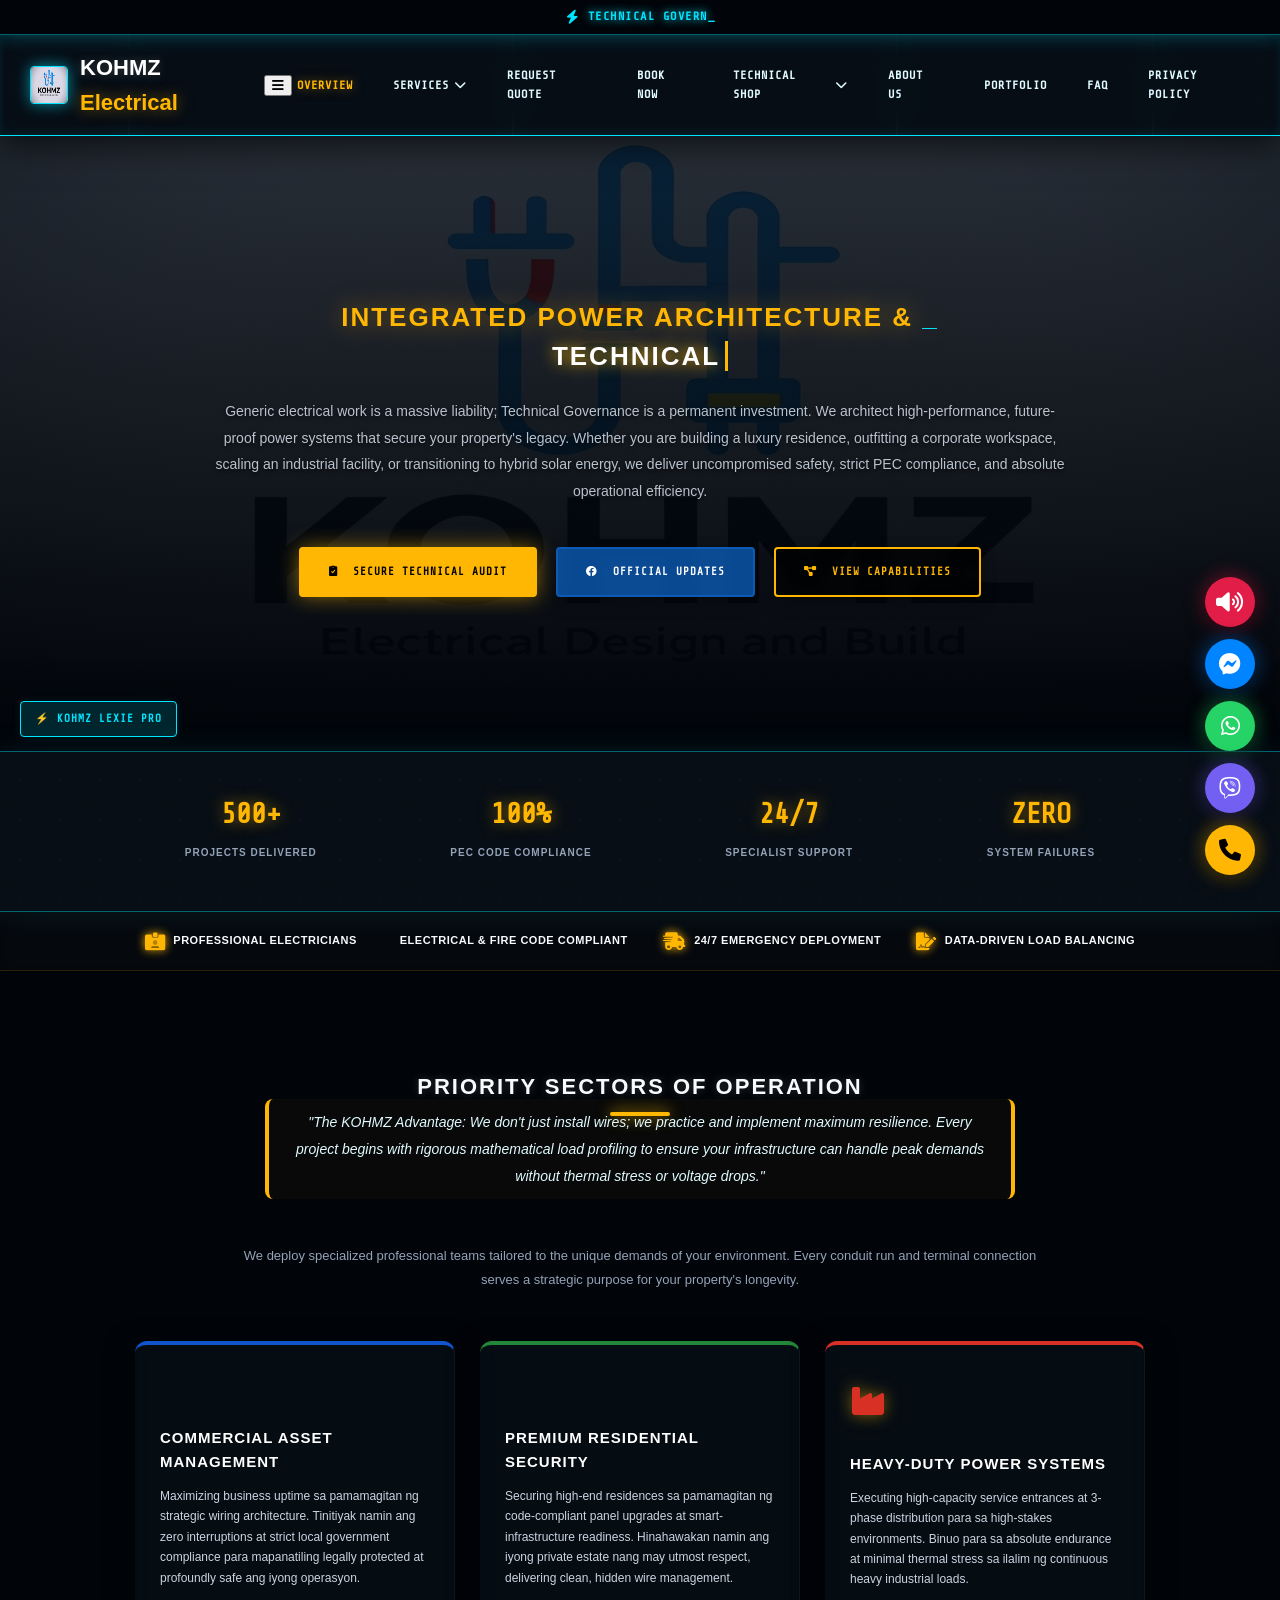
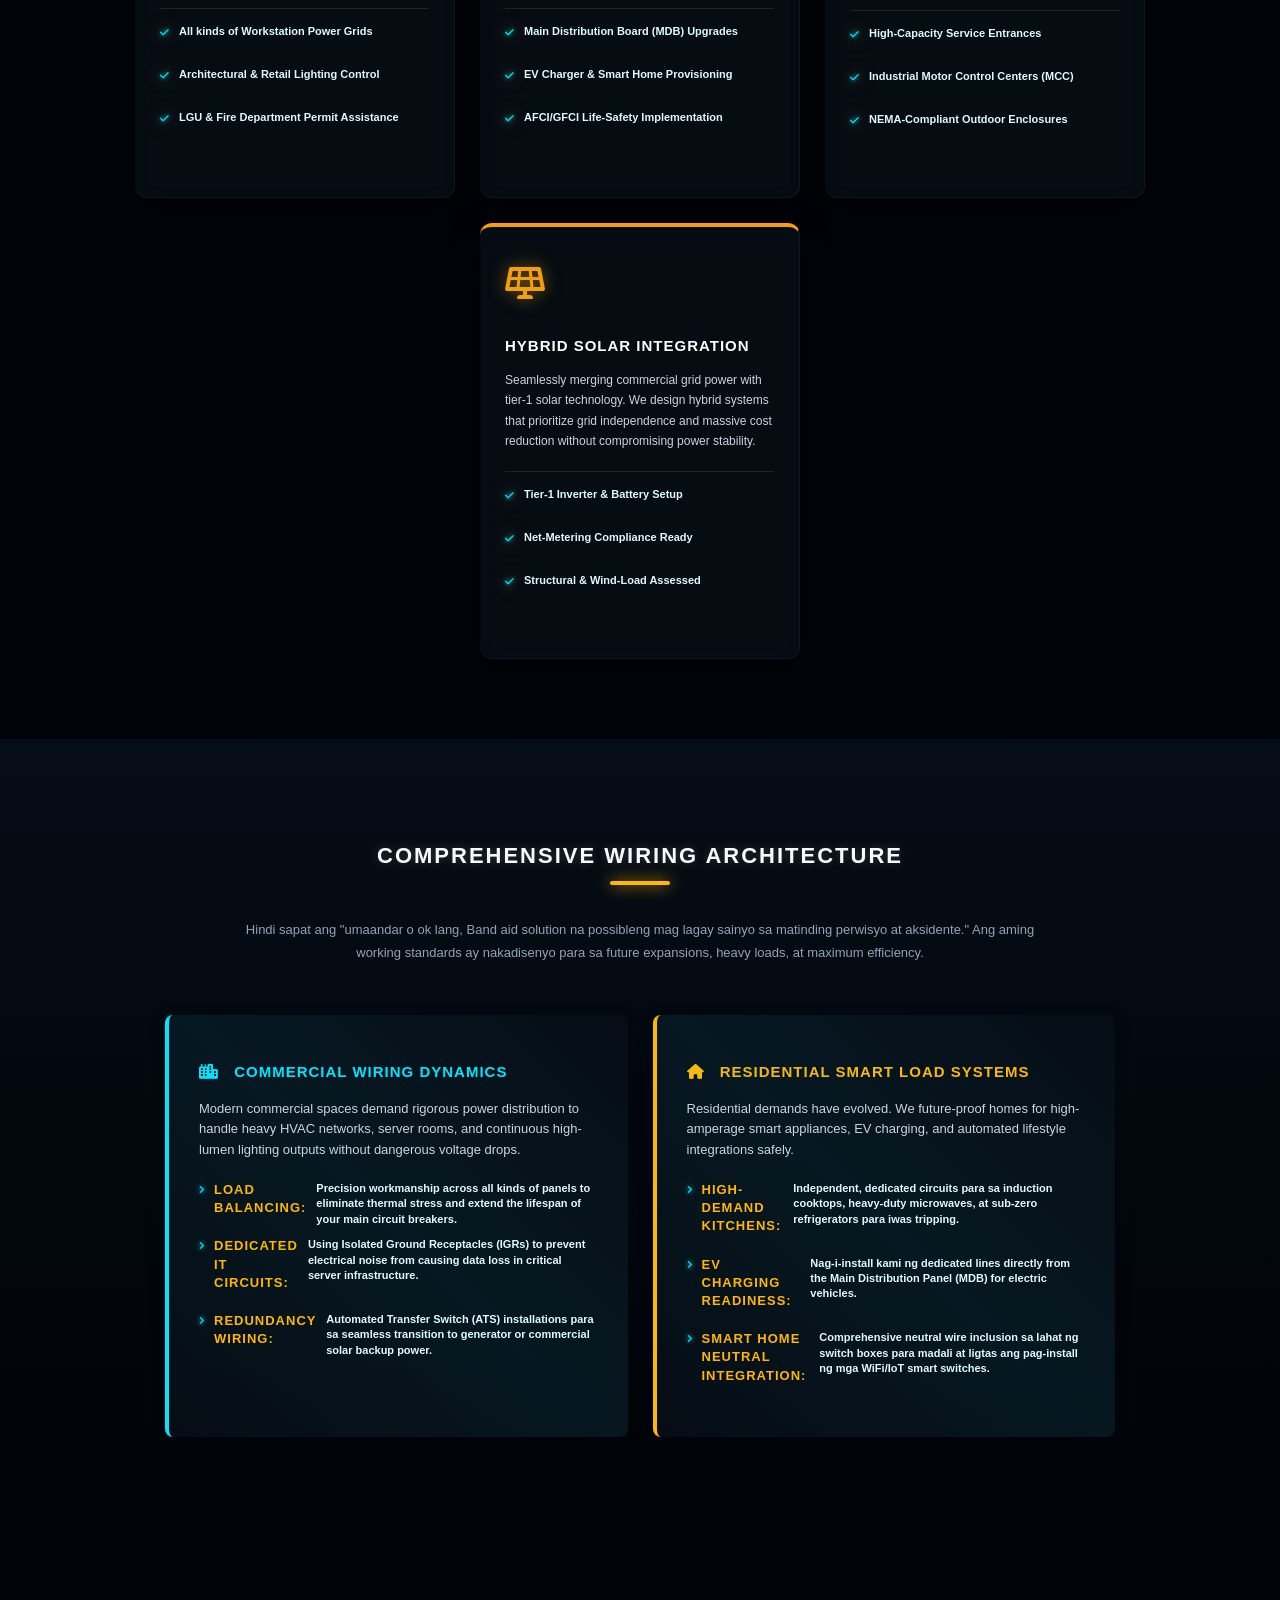
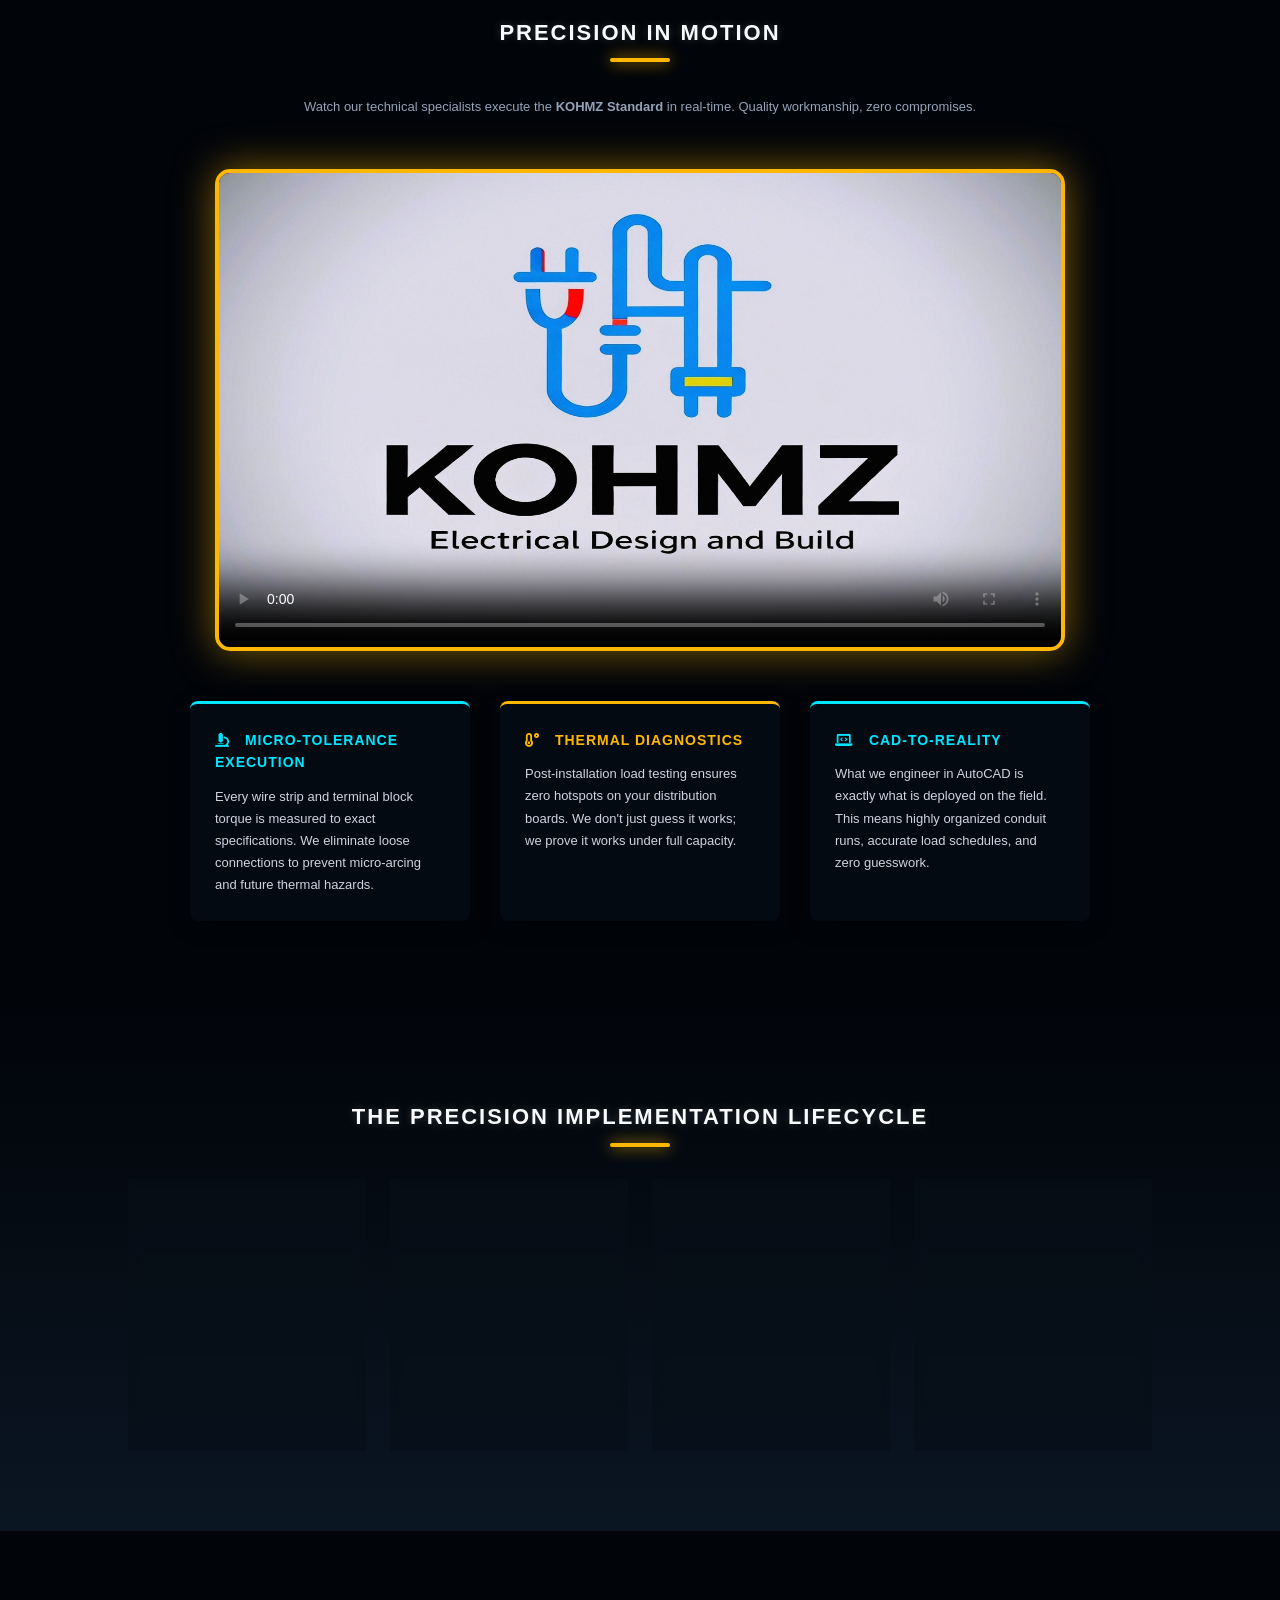
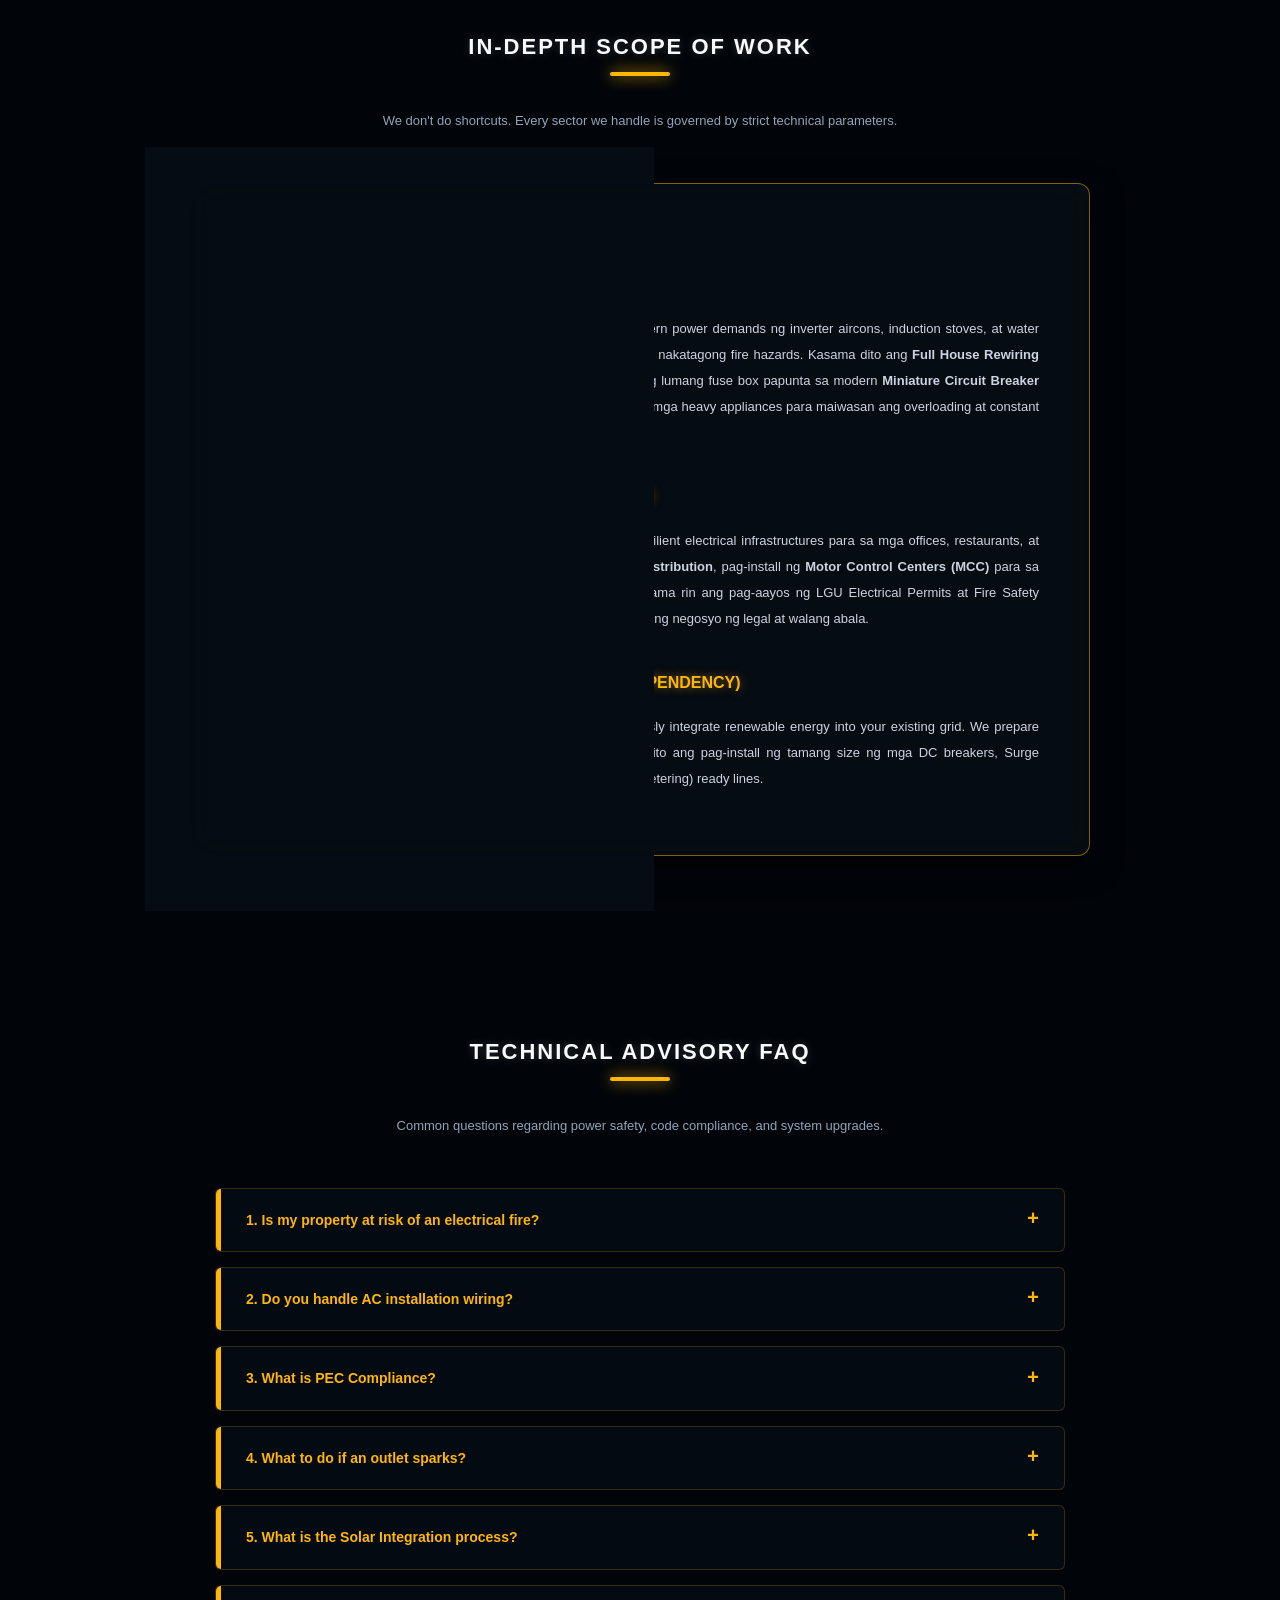
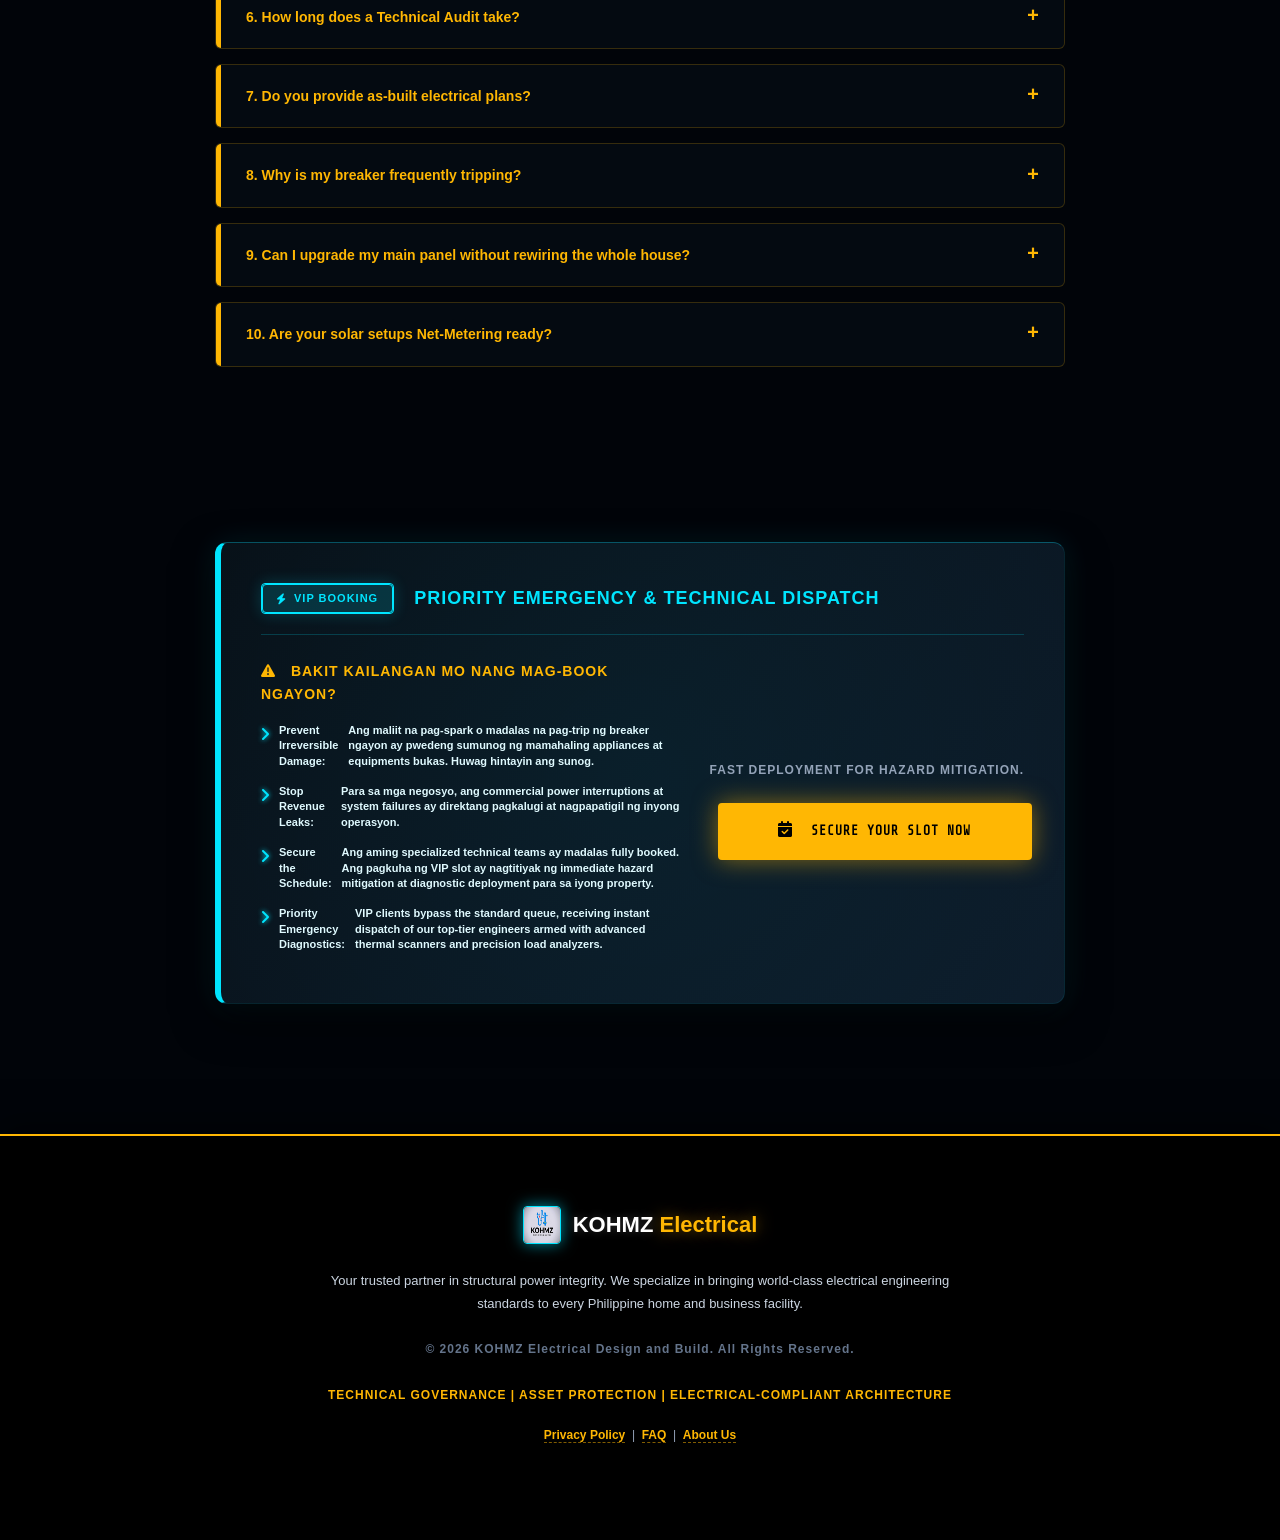
==== commit 87ad4eba: "Update index.html" ====
--- a/index.html
+++ b/index.html
@@ -28,6 +28,7 @@
     <link href="https://unpkg.com/aos@2.3.1/dist/aos.css" rel="stylesheet">
     <script src="https://unpkg.com/@lottiefiles/lottie-player@latest/dist/lottie-player.js"></script>
     <script src="https://cdnjs.cloudflare.com/ajax/libs/jspdf/2.5.1/jspdf.umd.min.js"></script>
+    <script src="https://cdnjs.cloudflare.com/ajax/libs/jspdf-autotable/3.5.28/jspdf.plugin.autotable.min.js"></script>
 
     <style>
         @import url('https://fonts.googleapis.com/css2?family=Share+Tech+Mono&display=swap');
@@ -588,7 +589,7 @@
 <script src="https://unpkg.com/aos@2.3.1/dist/aos.js"></script>
 <script>
 // ============================================================
-// KOHMZ LEXIE AI — FRONTEND V17.1 (ENTERPRISE FINAL SYNC)
+// KOHMZ LEXIE AI — FRONTEND V17.2 (ENTERPRISE FINAL PREMIUM TABLE SYNC)
 // ============================================================
 const WORKER_URL = "https://kohmz-ai-vault.kohmzelectrical.workers.dev/";
 const VIP_KEYWORDS = ["/pepot", "/joy", "/samsam", "/mara", "/mantha"];
@@ -802,7 +803,7 @@
                 image: currentImageData,
                 name: godName || "Web Client",
                 userId: userId,
-                pageData: document.getElementById("main-content")?.innerText?.substring(0, 1000) || "",
+                pageData: document.getElementById("main-content")?.innerText?.substring(0, 1500) || "",
                 history: lexieMemory.slice(-8),
                 turnstileToken: currentTurnstileToken,
                 vipName: godName 
@@ -884,7 +885,7 @@
     }
 };
 
-// ── V17.1: Dynamic Multi-Page PDF Generator ───────────────────
+// ── V17.2: AutoTable Premium PDF Estimate Generator ──────────
 window.downloadPDF = async function() {
     const data = sessionStorage.getItem('lastEst');
     if (!data) { alert("System Error: No estimate data found."); return; }
@@ -927,39 +928,72 @@
     doc.setTextColor(13, 27, 42); doc.setFontSize(14); doc.setFont("helvetica", "bold");
     doc.text("OFFICIAL SERVICE ESTIMATE", pageWidth / 2, 65, { align: "center" });
 
-    doc.setFont("helvetica", "normal"); doc.setFontSize(10); doc.setTextColor(40, 40, 40);
-    const lines = doc.splitTextToSize(data, contentWidth - 10);
-    
-    let cursorY = 75;
-    let boxStartY = 55;
-    const lineHeight = 5.5;
-    const pageMaxY = 240; 
-
-    for (let i = 0; i < lines.length; i++) {
-        if (cursorY + lineHeight > pageMaxY) {
-            doc.setDrawColor(13, 27, 42); doc.setLineWidth(0.3);
-            doc.rect(margin, boxStartY, contentWidth, cursorY - boxStartY + 5, 'S');
-            doc.setDrawColor(200, 200, 200); doc.line(margin, 255, rightAlign, 255);
-            doc.setFontSize(7); doc.setTextColor(100, 100, 100); doc.setFont("helvetica", "italic");
-            doc.text("DISCLAIMER: This document is a rough AI estimate. Final pricing is subject to a formal Technical Audit.", pageWidth/2, 260, {align:"center"});
-            doc.addPage();
-            boxStartY = 20;
-            cursorY = 30;
-            doc.setFont("helvetica", "bold"); doc.setFontSize(10); doc.setTextColor(13, 27, 42);
-            doc.text("KOHMZ ELECTRICAL - ESTIMATE CONTINUATION", margin, boxStartY - 5);
-            doc.setFont("helvetica", "normal"); doc.setFontSize(10); doc.setTextColor(40, 40, 40);
-        }
-        doc.text(lines[i], margin + 5, cursorY);
-        cursorY += lineHeight;
-    }
-    
-    doc.setDrawColor(13, 27, 42); doc.setLineWidth(0.3);
-    doc.rect(margin, boxStartY, contentWidth, cursorY - boxStartY + 5, 'S');
-    doc.setDrawColor(200, 200, 200); doc.line(margin, pageMaxY, rightAlign, pageMaxY);
-    doc.setFontSize(7); doc.setTextColor(100, 100, 100); doc.setFont("helvetica", "italic");
-    doc.text("DISCLAIMER: This document is a rough AI estimate. Final pricing is subject to a formal Technical Audit.", pageWidth/2, pageMaxY + 5, {align:"center"});
-    doc.text("Any cancellation, abrupt changes, or additional work requested by the client will incur additional charges.", pageWidth/2, pageMaxY + 8, {align:"center"});
-    doc.text("Restoration (masonry/painting) is strictly separate from the electrical labor fee.", pageWidth/2, pageMaxY + 11, {align:"center"});
+    let parts = data.split('-----------------------------------');
+    let itemsStr = parts[0] || "";
+    let restorationStr = (parts[1] || "").trim();
+    let totalStr = (parts[2] || "").trim();
+
+    let rawItems = itemsStr.split('|||');
+    let tableBody = [];
+
+    rawItems.forEach(itemBlock => {
+        if(!itemBlock.trim()) return;
+        let lines = itemBlock.split('\n').map(l => l.trim()).filter(l => l);
+        let itemName = "-", qty = "-", labor = "-", mat = "-";
+        lines.forEach(line => {
+            let upperLine = line.toUpperCase();
+            if(upperLine.startsWith('ITEM:')) itemName = line.substring(5).trim();
+            else if(upperLine.startsWith('QTY:')) qty = line.substring(4).trim();
+            else if(upperLine.startsWith('LABOR COST:')) labor = line.substring(11).trim();
+            else if(upperLine.startsWith('MATERIALS COST:')) mat = line.substring(15).trim();
+        });
+        if(itemName !== "-") {
+            tableBody.push([itemName, qty, labor, mat]);
+        }
+    });
+
+    doc.autoTable({
+        startY: 70,
+        head: [['ITEM / SERVICE DESCRIPTION', 'QTY', 'LABOR COST', 'MATERIALS COST']],
+        body: tableBody,
+        theme: 'grid',
+        headStyles: { fillColor: [13, 27, 42], textColor: [255, 255, 255], fontStyle: 'bold', halign: 'center' },
+        bodyStyles: { textColor: [40, 40, 40], fontSize: 9 },
+        columnStyles: {
+            0: { cellWidth: 'auto' },
+            1: { cellWidth: 20, halign: 'center' },
+            2: { cellWidth: 35, halign: 'right' },
+            3: { cellWidth: 35, halign: 'right' }
+        },
+        margin: { left: margin, right: margin }
+    });
+
+    let finalY = doc.lastAutoTable.finalY + 10;
+    
+    if(finalY > 230) { doc.addPage(); finalY = 20; }
+    
+    doc.setFillColor(245, 245, 245);
+    doc.rect(margin, finalY, contentWidth, 12, 'F');
+    doc.setFont("helvetica", "italic"); doc.setFontSize(9); doc.setTextColor(100, 100, 100);
+    doc.text(restorationStr || "RESTORATION COST: TO FOLLOW (Requires On-Site Inspection).", margin + 5, finalY + 7.5);
+
+    finalY += 18;
+    if(finalY > 230) { doc.addPage(); finalY = 20; }
+
+    doc.setFillColor(255, 183, 3);
+    doc.rect(margin, finalY, contentWidth, 14, 'F');
+    doc.setFont("helvetica", "bold"); doc.setFontSize(12); doc.setTextColor(13, 27, 42);
+    doc.text(totalStr || "GRAND TOTAL ESTIMATE: TBD", rightAlign - 5, finalY + 9, { align: "right" });
+
+    const pageCount = doc.internal.getNumberOfPages();
+    for (let i = 1; i <= pageCount; i++) {
+        doc.setPage(i);
+        doc.setDrawColor(200, 200, 200); doc.line(margin, 260, rightAlign, 260);
+        doc.setFontSize(7); doc.setTextColor(100, 100, 100); doc.setFont("helvetica", "italic");
+        doc.text("DISCLAIMER: This document is a rough AI estimate. Final pricing is subject to a formal Technical Audit.", pageWidth/2, 265, {align:"center"});
+        doc.text("Any cancellation, abrupt changes, or additional work requested by the client will incur additional charges.", pageWidth/2, 268, {align:"center"});
+        doc.text("Restoration (masonry/painting) is strictly separate from the electrical labor fee.", pageWidth/2, 271, {align:"center"});
+    }
 
     doc.save(`KOHMZ_Estimate_${userId.substring(0,5)}.pdf`);
     if (btn) { btn.disabled = false; btn.innerHTML = '<i class="fas fa-file-pdf"></i> Download Official Estimate'; btn.style.opacity = '1'; }
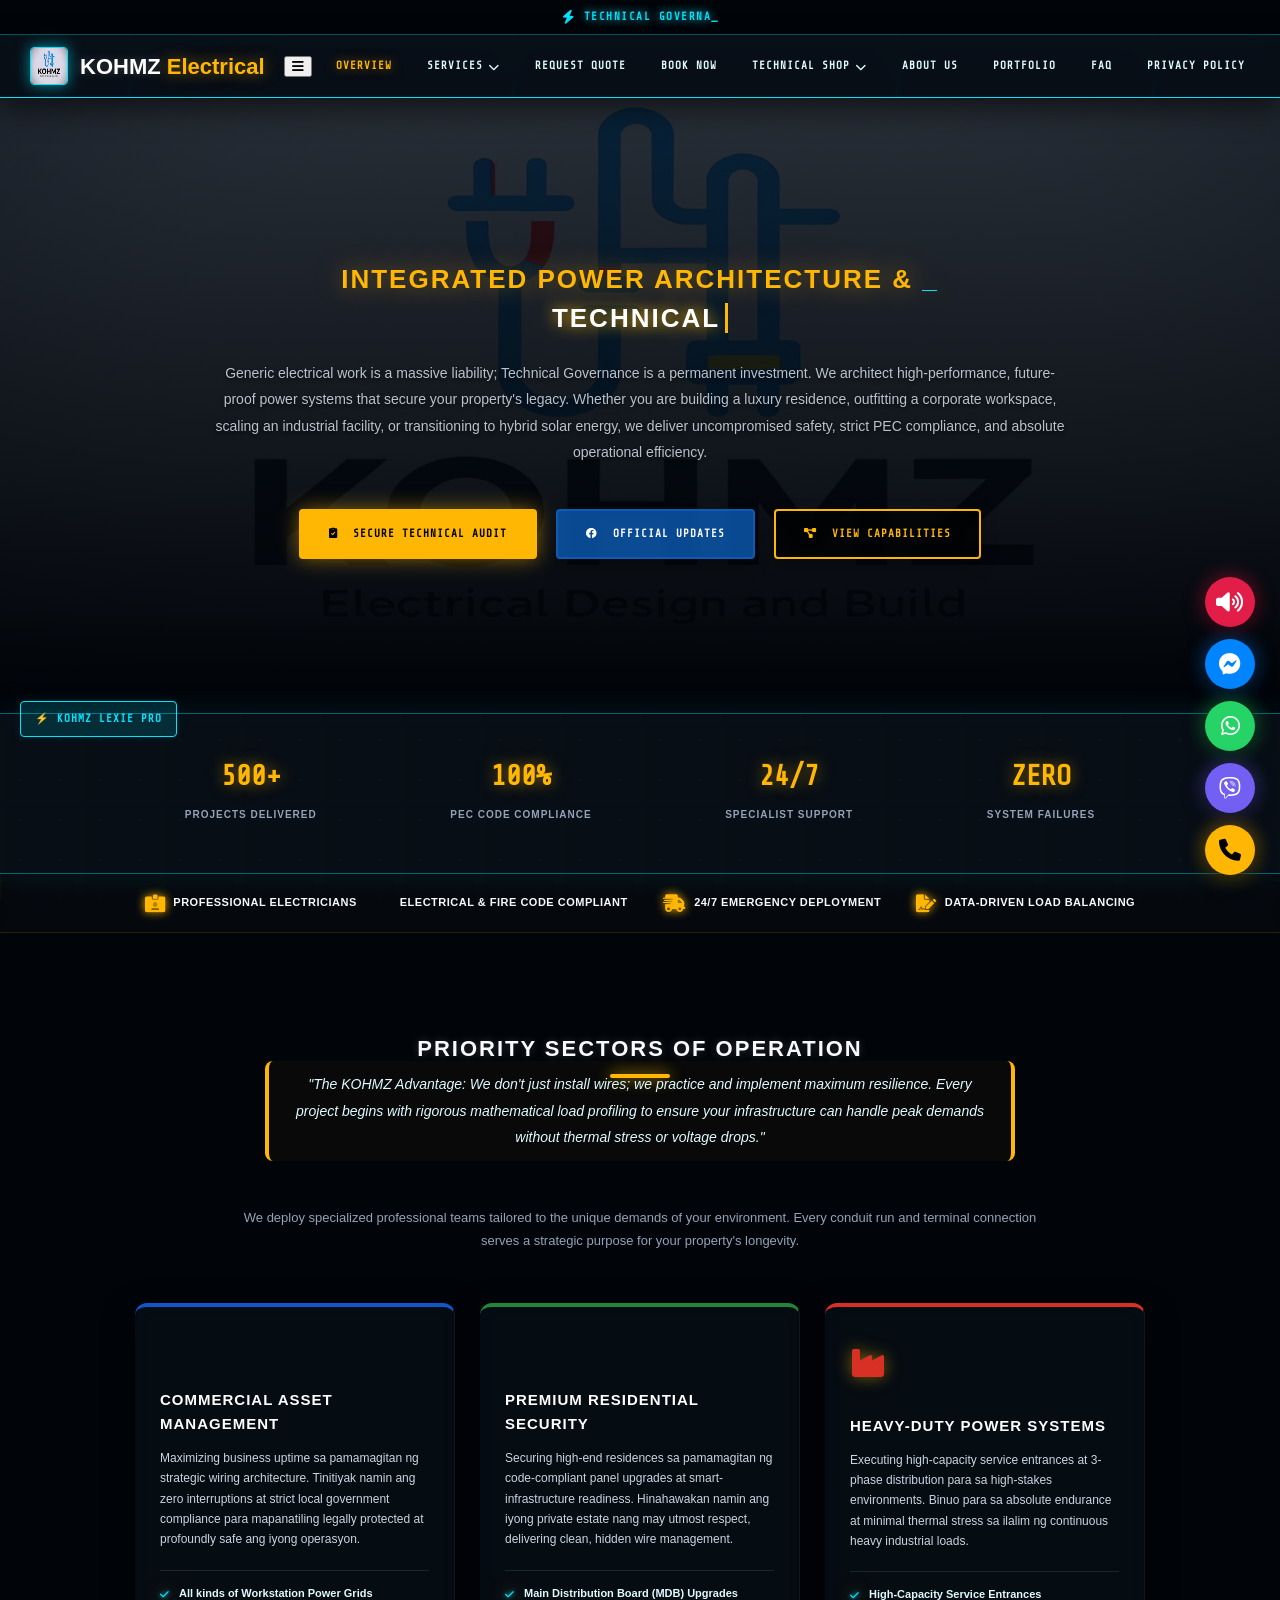
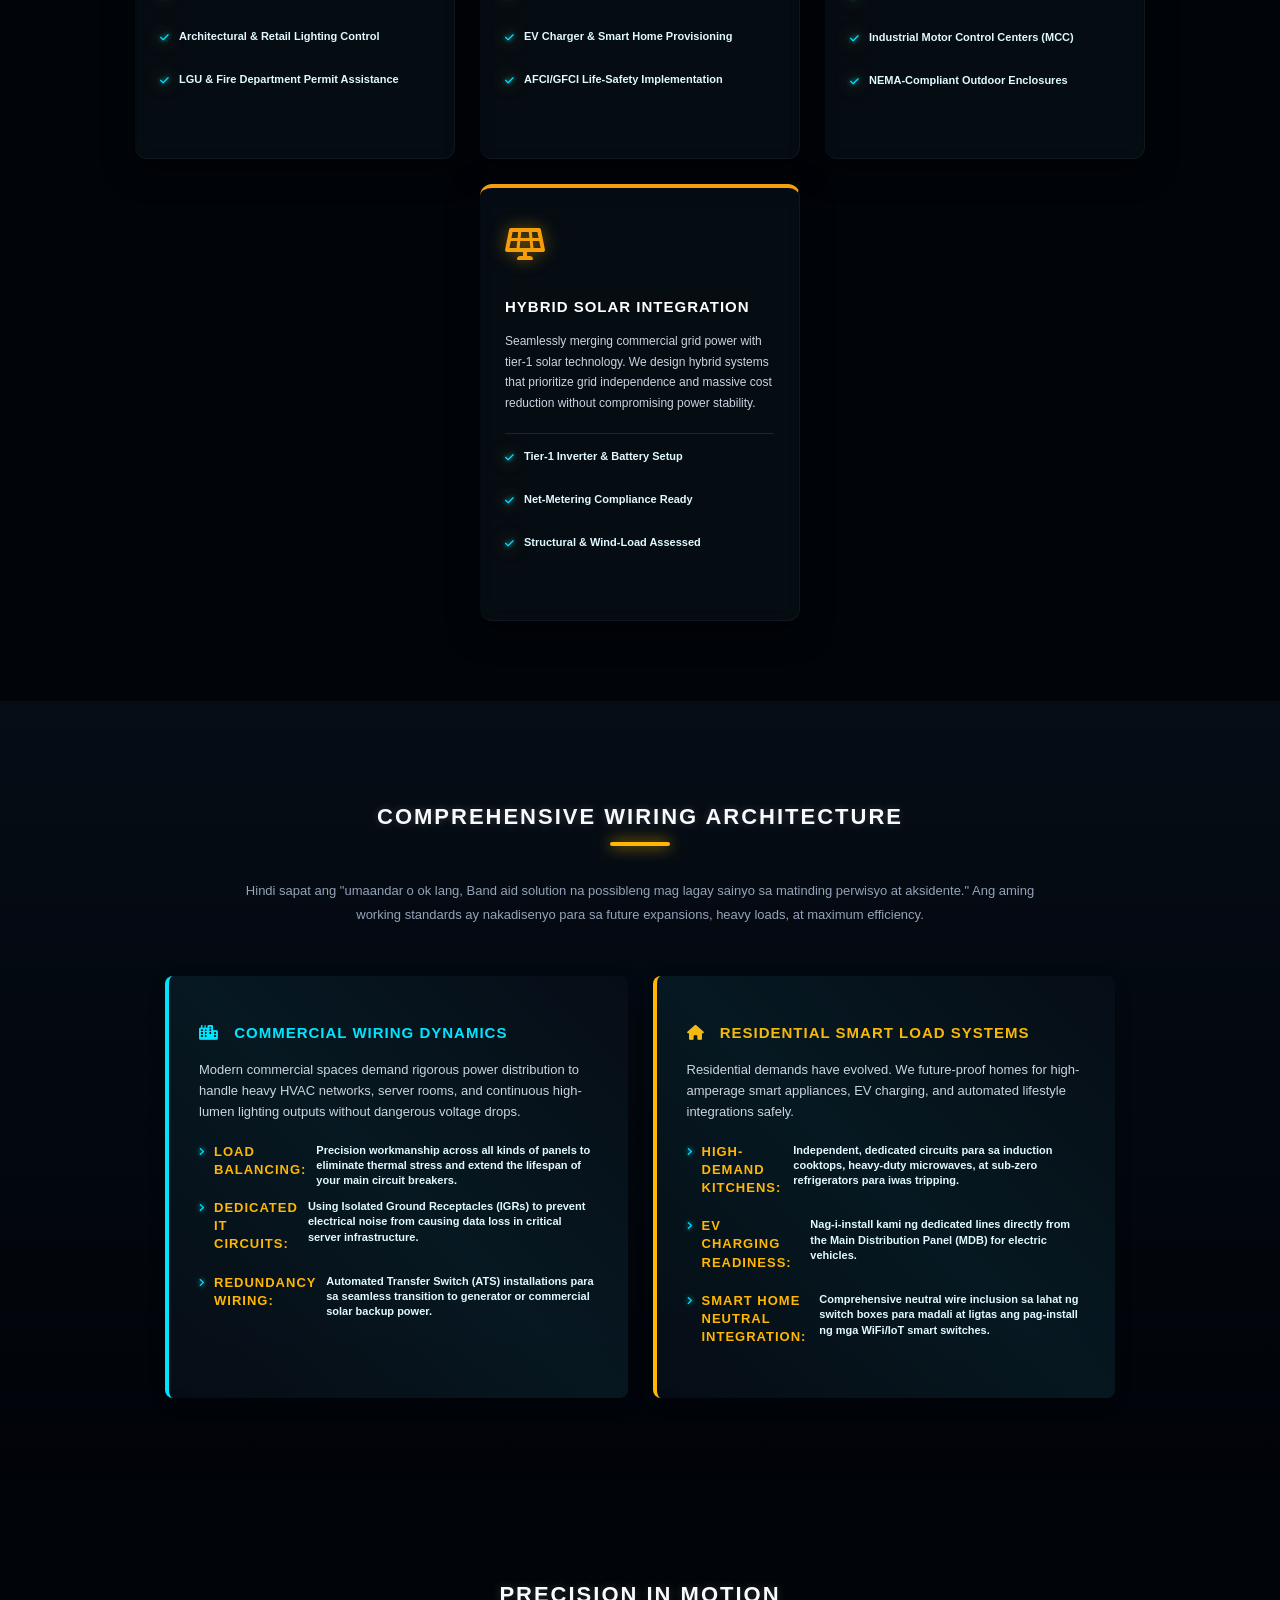
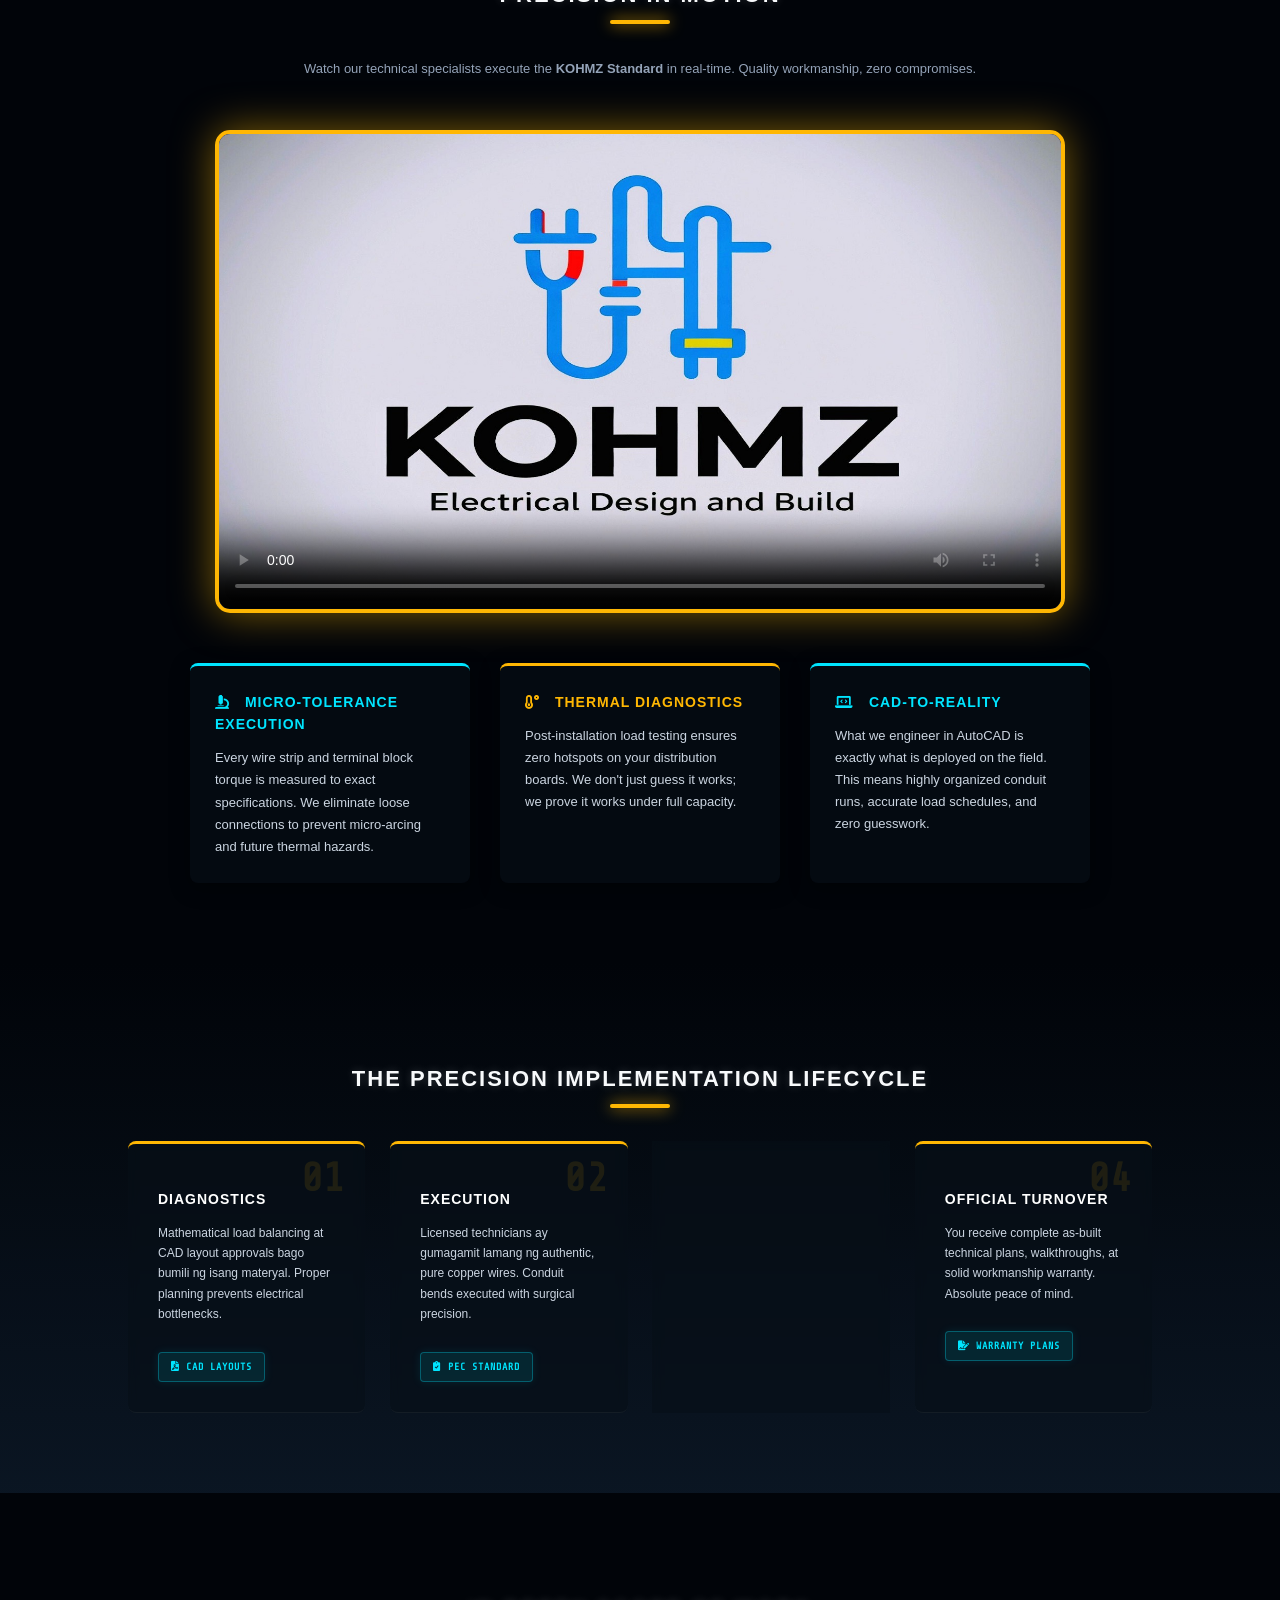
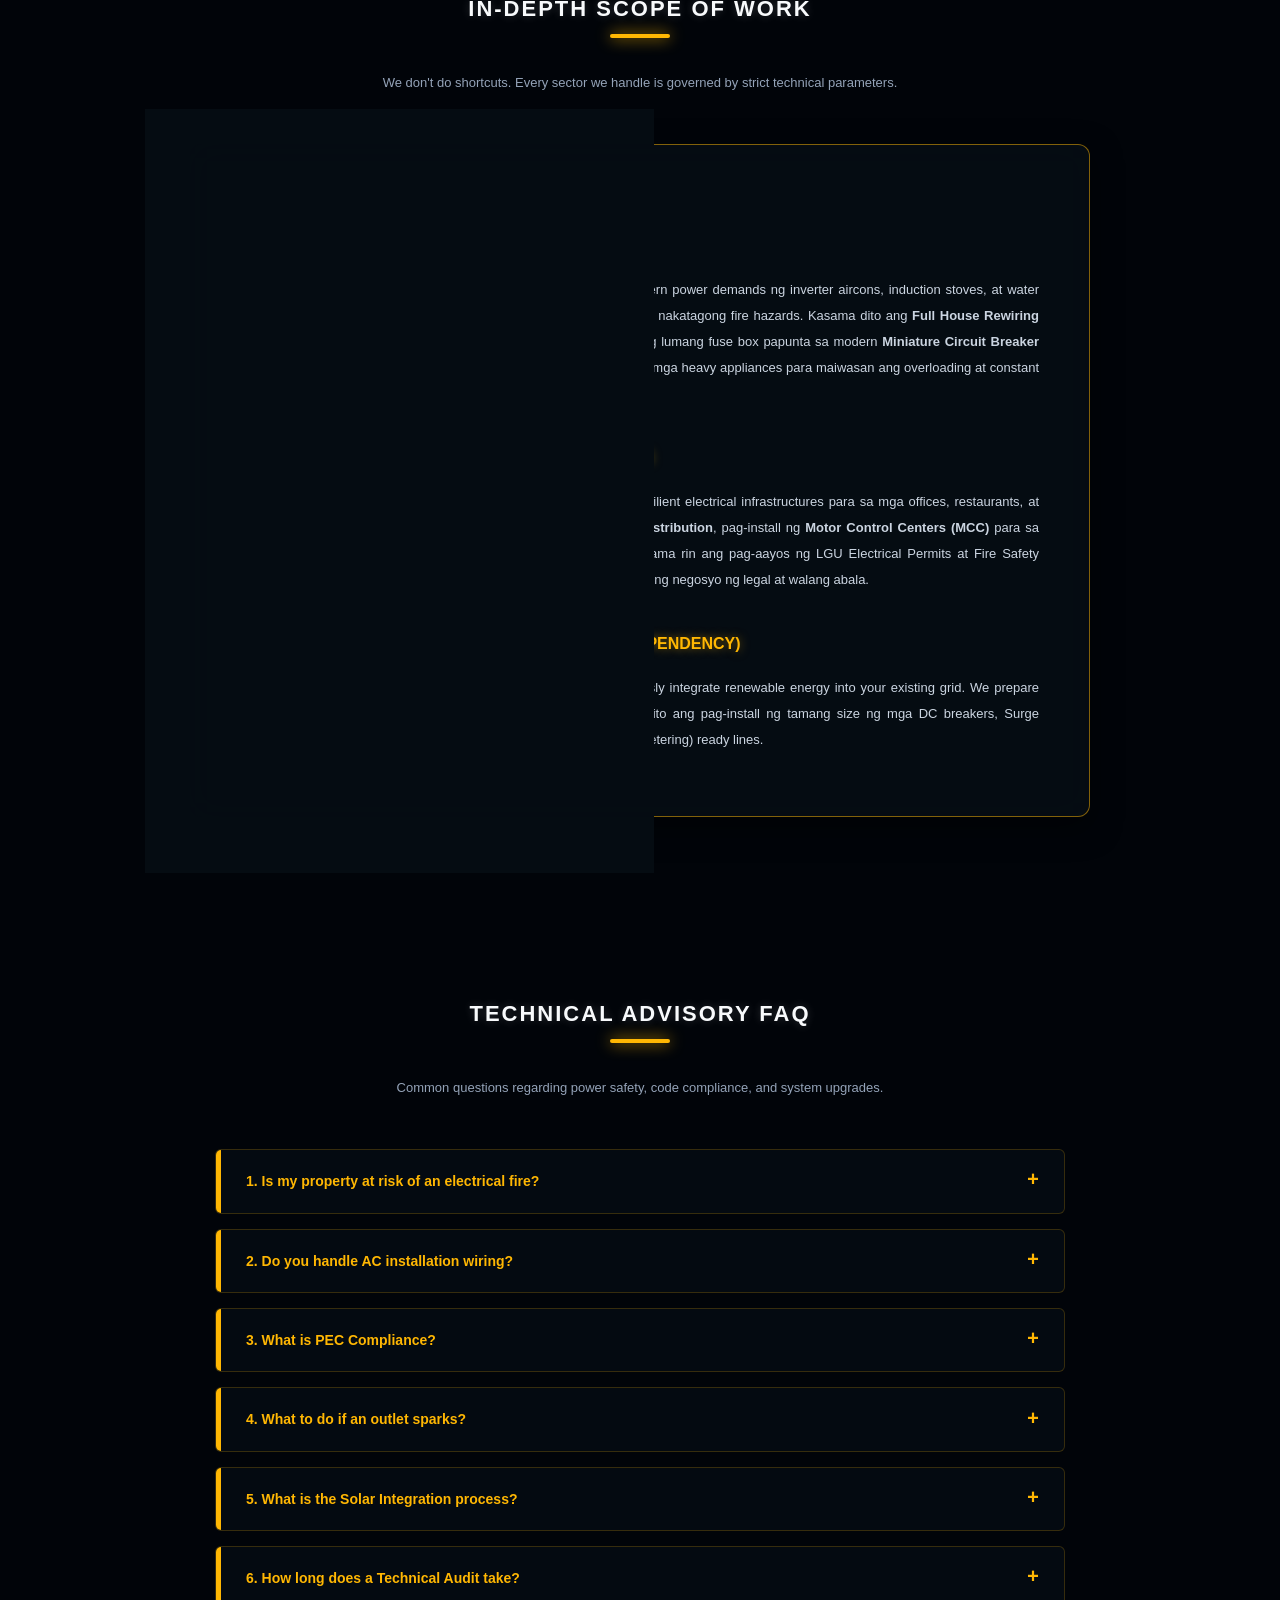
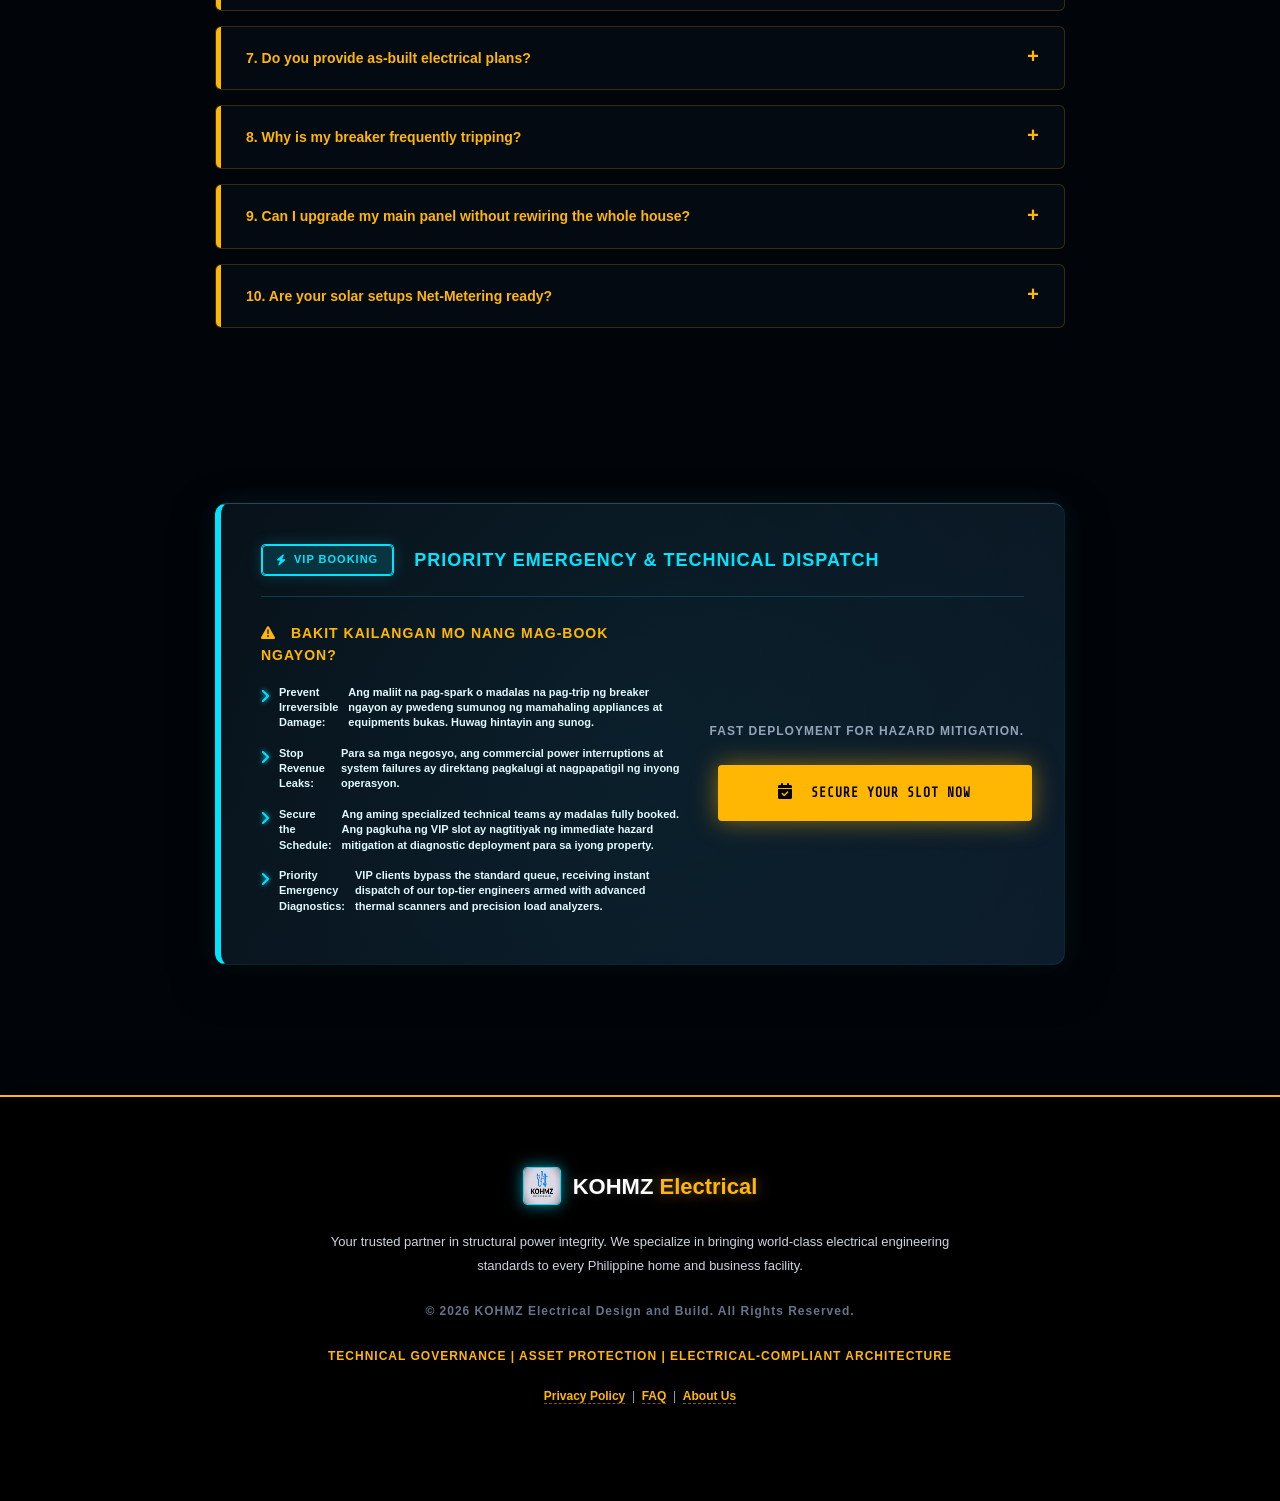
==== commit 16f21917: "Refactor index.html for layout and style enhancements Updated styles and functionality for improved " ====
--- a/index.html
+++ b/index.html
@@ -85,40 +85,39 @@
         .p5{left:45%; width:6px; height:6px; animation-duration:12s; animation-delay:5s; background:var(--neon-gold); box-shadow:0 0 15px var(--neon-gold);}
         @keyframes floatUp { 0%{transform:translateY(100vh) scale(0.5);opacity:0} 20%{opacity:0.8} 80%{opacity:0.8} 100%{transform:translateY(-10vh) scale(1.5);opacity:0} }
 
-        .tech-bar { height:35px; background:#010409; border-bottom:1px solid var(--blue-glow); position:relative; z-index:1001; display:flex; align-items:center; justify-content:center; overflow:hidden; box-shadow:0 0 20px rgba(0,229,255,0.3); }
+        .tech-bar { height:35px; background:#010409; border-bottom:1px solid var(--blue-glow); position:relative; z-index:10; display:flex; align-items:center; justify-content:center; overflow:hidden; box-shadow:0 0 20px rgba(0,229,255,0.3); }
         .tech-bar::after { content:''; position:absolute; top:0; left:-100%; width:50%; height:100%; background:linear-gradient(90deg, transparent, rgba(0,229,255,0.2), transparent); animation: scanline 4s infinite linear; }
         @keyframes scanline { 100%{left:200%} }
         .tech-bar-content { display:flex; align-items:center; justify-content:center; font-family:'Share Tech Mono',monospace; }
-        .electric-text { color:var(--cyber-blue); font-size:12px; font-weight:900; text-transform:uppercase; letter-spacing:1.5px; text-shadow:0 0 10px var(--cyber-blue); }
+        .electric-text { color:var(--cyber-blue); font-size:11px; font-weight:900; text-transform:uppercase; letter-spacing:1.5px; text-shadow:0 0 10px var(--cyber-blue); }
         .electric-icon { color:var(--cyber-blue); margin-right:10px; font-size:14px; animation:pulseBolt 1s infinite; }
         @keyframes pulseBolt { 0%,100%{text-shadow:0 0 8px var(--cyber-blue);opacity:1} 50%{text-shadow:0 0 25px #fff;opacity:0.4} }
         .tech-cursor { color:var(--cyber-blue); font-weight:bold; animation:blink .8s step-end infinite; }
 
-        header{background:rgba(8,16,24,0.85); padding:15px 30px; display:flex; justify-content:space-between; align-items:center; position:sticky; top:0; z-index:1000; border-bottom:1px solid var(--cyber-blue); backdrop-filter:blur(15px); box-shadow:0 10px 30px rgba(0,0,0,0.6), inset 0 -2px 10px rgba(0,229,255,0.1);}
+        header{background:rgba(8,16,24,0.92); padding:12px 30px; display:flex; justify-content:space-between; align-items:center; position:sticky; top:0; z-index:1000; border-bottom:1px solid var(--cyber-blue); backdrop-filter:blur(15px); box-shadow:0 10px 30px rgba(0,0,0,0.6);}
         .logo{display:flex; align-items:center; gap:12px; text-decoration:none; transition: transform 0.3s;}
         .logo:hover { transform: scale(1.02); }
         .logo img{height:38px; width:38px; border-radius:4px; border:1px solid var(--cyber-blue); box-shadow:0 0 15px rgba(0,229,255,0.6);}
-        .logo-text{font-size:22px; margin:0; font-weight:900; color:#fff; display:inline-block; text-shadow: 0 0 10px rgba(255,255,255,0.2);}
+        .logo-text{font-size:22px; margin:0; font-weight:900; color:#fff; display:inline-block; line-height:1.1; padding-top:2px; text-shadow: 0 0 10px rgba(255,255,255,0.2);}
         .logo-text span{color:var(--neon-gold); text-shadow: 0 0 15px var(--power-glow);}
-        .nav-links{list-style:none; padding:0; margin:0; display:flex; align-items:center; gap:30px;}
+        .nav-links{list-style:none; padding:0; margin:0; display:flex; align-items:center; gap:25px;}
         .nav-links li.dropdown{position:relative;}
-        .nav-links li a{color:#e0faff; text-decoration:none; font-size:12px; font-weight:600; text-transform:uppercase; letter-spacing:1px; padding:10px 5px; font-family:'Share Tech Mono',monospace; transition:0.3s; display:flex; align-items:center; gap:6px; position: relative;}
+        .nav-links li a{color:#e0faff; text-decoration:none; font-size:11px; font-weight:600; text-transform:uppercase; letter-spacing:1px; padding:10px 5px; font-family:'Share Tech Mono',monospace; transition:0.3s; display:flex; align-items:center; gap:6px; position: relative;}
         .nav-links li a::after { content:''; position:absolute; bottom:0; left:0; width:0; height:2px; background:var(--cyber-blue); transition:0.3s; box-shadow: 0 0 8px var(--cyber-blue); }
         .nav-links li a:hover::after { width:100%; }
         .nav-links li a:hover{color:var(--cyber-blue); text-shadow:0 0 12px var(--cyber-blue);}
-        .dropdown-content{display:none; position:absolute; background:rgba(8,16,24,0.95); min-width:180px; box-shadow:0 10px 40px rgba(0,0,0,0.8); z-index:1001; top:100%; left:50%; transform:translateX(-50%); border-top:3px solid var(--cyber-blue); border-bottom: 1px solid var(--blue-glow); backdrop-filter:blur(15px); border-radius: 0 0 8px 8px;}
-        .nav-links li.dropdown:hover .dropdown-content{display:block; animation:dropIn .3s cubic-bezier(0.175, 0.885, 0.32, 1.275);}
-        @keyframes dropIn{from{opacity:0; transform:translate(-50%,15px)} to{opacity:1; transform:translate(-50%,0)}}
+        .dropdown-content{display:none; position:absolute; background:rgba(8,16,24,0.98); min-width:180px; box-shadow:0 10px 40px rgba(0,0,0,0.8); z-index:1001; top:100%; left:50%; transform:translateX(-50%); border-top:3px solid var(--cyber-blue); border-bottom: 1px solid var(--blue-glow); backdrop-filter:blur(15px); border-radius: 0 0 8px 8px;}
+        .nav-links li.dropdown:hover .dropdown-content{display:block; animation:dropIn .3s ease;}
+        @keyframes dropIn{from{opacity:0; transform:translate(-50%,10px)} to{opacity:1; transform:translate(-50%,0)}}
         .dropdown-content a{color:#fff!important; padding:12px 15px; display:block; border-bottom:1px solid rgba(255,255,255,0.05); text-align:left;}
         .dropdown-content a::after { display:none; }
-        .dropdown-content a:hover{background:rgba(0,229,255,0.15); color:var(--cyber-blue)!important; padding-left:22px; border-left: 3px solid var(--cyber-blue);}
+        .dropdown-content a:hover{background:rgba(0,229,255,0.1); color:var(--cyber-blue)!important; padding-left:22px; border-left: 3px solid var(--cyber-blue);}
         .caret{transition:transform 0.3s ease;}
         
         @media(max-width:992px){
-            .menu-toggle{display:block; font-size:24px; color:var(--cyber-blue); cursor:pointer; background:none; border:none; padding:5px; transition: 0.3s;}
-            .menu-toggle:hover { text-shadow: 0 0 15px var(--cyber-blue); }
-            .nav-links{display:none; flex-direction:column; position:absolute; top:calc(100% + 15px); left:5%; width:90%; background:rgba(8,16,24,0.98); padding:10px 0; margin:0; border:1px solid var(--cyber-blue); border-top:4px solid var(--neon-gold); border-radius:8px; max-height:60vh; overflow-y:auto; box-shadow:0 15px 40px rgba(0,0,0,0.9); backdrop-filter:blur(15px); z-index:9999;}
-            .nav-links.active{display:flex; animation:menuFadeIn 0.4s cubic-bezier(0.175, 0.885, 0.32, 1.275) forwards;}
+            .menu-toggle{display:block; font-size:24px; color:var(--cyber-blue); cursor:pointer; background:none; border:none;}
+            .nav-links{display:none; flex-direction:column; position:absolute; top:100%; left:5%; width:90%; background:rgba(8,16,24,0.98); border:1px solid var(--cyber-blue); border-top:4px solid var(--neon-gold); border-radius:8px; max-height:60vh; overflow-y:auto; box-shadow:0 15px 40px rgba(0,0,0,0.9); backdrop-filter:blur(15px); z-index:9999;}
+            .nav-links.active{display:flex; animation:menuFadeIn 0.4s ease forwards;}
             @keyframes menuFadeIn{from{opacity:0; transform:translateY(-20px) scale(0.95);} to{opacity:1; transform:translateY(0) scale(1);}}
             .nav-links li{width:100%; text-align:center; border-bottom:1px solid rgba(255,255,255,0.05);}
             .nav-links li a{font-size:13px; width:100%; padding:15px; justify-content:center;}
@@ -582,14 +581,14 @@
 </div>
 </div>
 <div class="kohmz-bot-toggle" id="botToggle">
-<lottie-player src="Live%20chatbot.json" background="transparent" speed="1" style="width:100%;height:100%;" loop autoplay></lottie-player>
+<lottie-player src="Live chatbot.json" background="transparent" speed="1" style="width:100%;height:100%;" loop autoplay></lottie-player>
 </div>
 </div>
 
 <script src="https://unpkg.com/aos@2.3.1/dist/aos.js"></script>
 <script>
 // ============================================================
-// KOHMZ LEXIE AI — FRONTEND V17.2 (ENTERPRISE FINAL PREMIUM TABLE SYNC)
+// KOHMZ LEXIE AI — FRONTEND V17.3 (ENTERPRISE MASTER FIXES)
 // ============================================================
 const WORKER_URL = "https://kohmz-ai-vault.kohmzelectrical.workers.dev/";
 const VIP_KEYWORDS = ["/pepot", "/joy", "/samsam", "/mara", "/mantha"];
@@ -885,197 +884,228 @@
     }
 };
 
-// ── V17.2: AutoTable Premium PDF Estimate Generator ──────────
+// ── V17.3: AutoTable Premium PDF Estimate Generator (ROBUST FIX) ──────────
 window.downloadPDF = async function() {
     const data = sessionStorage.getItem('lastEst');
     if (!data) { alert("System Error: No estimate data found."); return; }
     const btn = document.getElementById('dlPdfBtn');
     if (btn) { btn.disabled = true; btn.innerHTML = '<i class="fas fa-spinner fa-spin"></i> Generating...'; btn.style.opacity = '0.6'; }
 
-    const { jsPDF } = window.jspdf;
-    const doc = new jsPDF({ format: 'letter', unit: 'mm' });
-    const margin = 15, pageWidth = doc.internal.pageSize.getWidth(), rightAlign = pageWidth - margin;
-    const contentWidth = pageWidth - (margin * 2);
-
     try {
-        const imgData = await new Promise((resolve) => {
-            const img = new Image(); img.crossOrigin = "Anonymous";
-            img.onload = () => { const c = document.createElement('canvas'); c.width = img.width; c.height = img.height; c.getContext('2d').drawImage(img, 0, 0); resolve(c.toDataURL('image/jpeg')); };
-            img.onerror = () => resolve(null); img.src = 'logo.jpg';
+        const { jsPDF } = window.jspdf;
+        const doc = new jsPDF({ format: 'letter', unit: 'mm' });
+        const margin = 15, pageWidth = doc.internal.pageSize.getWidth(), rightAlign = pageWidth - margin;
+        const contentWidth = pageWidth - (margin * 2);
+
+        try {
+            const imgData = await new Promise((resolve) => {
+                const img = new Image(); img.crossOrigin = "Anonymous";
+                img.onload = () => { const c = document.createElement('canvas'); c.width = img.width; c.height = img.height; c.getContext('2d').drawImage(img, 0, 0); resolve(c.toDataURL('image/jpeg')); };
+                img.onerror = () => resolve(null); img.src = 'logo.jpg';
+            });
+            if (imgData) doc.addImage(imgData, 'JPEG', margin, 15, 20, 20); 
+        } catch (e) { console.log("Logo load skipped."); }
+
+        const textStartX = margin + 25;
+        doc.setFont("helvetica", "bold"); doc.setFontSize(26); doc.setTextColor(13, 27, 42);
+        doc.text("KOHMZ", textStartX, 23);
+        doc.setTextColor(255, 183, 3); doc.text("Electrical", textStartX + doc.getTextWidth("KOHMZ "), 23);
+        doc.setFont("helvetica", "bold"); doc.setFontSize(8); doc.setTextColor(100, 100, 100);
+        doc.text("TECHNICAL GOVERNANCE & POWER ARCHITECTURE", textStartX, 30);
+
+        doc.setFontSize(8); doc.setTextColor(50, 50, 50);
+        doc.text("Website: kohmzelectrical.com", rightAlign, 18, { align: "right" });
+        doc.text("FB Page: KOHMZ Electrical Design and Build", rightAlign, 23, { align: "right" });
+        doc.text("Viber / WhatsApp: 0926-617-4131", rightAlign, 28, { align: "right" });
+        
+        doc.setDrawColor(255, 183, 3); doc.setLineWidth(1.2); doc.line(margin, 40, rightAlign, 40);
+
+        doc.setFillColor(13, 27, 42); doc.rect(margin, 45, contentWidth, 10, 'F');
+        doc.setTextColor(255, 255, 255); doc.setFontSize(10);
+        doc.text(`TRACKING REF ID: ${userId}`, margin + 5, 51.5);
+        doc.text(`DATE PREPARED: ${new Date().toLocaleDateString()}`, rightAlign - 5, 51.5, { align: "right" });
+
+        doc.setTextColor(13, 27, 42); doc.setFontSize(14); doc.setFont("helvetica", "bold");
+        doc.text("OFFICIAL SERVICE ESTIMATE", pageWidth / 2, 65, { align: "center" });
+
+        // UPGRADE: Regex splitter to handle any amount of dashes or equals signs
+        let parts = data.split(/[-=]{10,}/);
+        let itemsStr = parts[0] || "";
+        let restorationStr = (parts[1] || "").trim();
+        let totalStr = (parts[2] || "").trim();
+
+        // Fallback if AI missed the second divider line
+        if(!totalStr && restorationStr && restorationStr.toUpperCase().includes("GRAND TOTAL")) {
+            totalStr = restorationStr;
+            restorationStr = "RESTORATION COST: TO FOLLOW (Requires On-Site Inspection).";
+        }
+
+        let rawItems = itemsStr.split('|||');
+        let tableBody = [];
+
+        rawItems.forEach(itemBlock => {
+            if(!itemBlock.trim()) return;
+            let lines = itemBlock.split('\n').map(l => l.trim()).filter(l => l);
+            let itemName = "-", qty = "-", labor = "-", mat = "-";
+            lines.forEach(line => {
+                let upperLine = line.toUpperCase();
+                if(upperLine.startsWith('ITEM:')) itemName = line.substring(5).trim();
+                else if(upperLine.startsWith('QTY:')) qty = line.substring(4).trim();
+                else if(upperLine.startsWith('LABOR COST:')) labor = line.substring(11).trim();
+                else if(upperLine.startsWith('MATERIALS COST:')) mat = line.substring(15).trim();
+            });
+            if(itemName !== "-") {
+                tableBody.push([itemName, qty, labor, mat]);
+            }
         });
-        if (imgData) doc.addImage(imgData, 'JPEG', margin, 15, 20, 20); 
-    } catch (e) { }
-
-    const textStartX = margin + 25;
-    doc.setFont("helvetica", "bold"); doc.setFontSize(26); doc.setTextColor(13, 27, 42);
-    doc.text("KOHMZ", textStartX, 23);
-    doc.setTextColor(255, 183, 3); doc.text("Electrical", textStartX + doc.getTextWidth("KOHMZ "), 23);
-    doc.setFont("helvetica", "bold"); doc.setFontSize(8); doc.setTextColor(100, 100, 100);
-    doc.text("TECHNICAL GOVERNANCE & POWER ARCHITECTURE", textStartX, 30);
-
-    doc.setFontSize(8); doc.setTextColor(50, 50, 50);
-    doc.text("Website: kohmzelectrical.com", rightAlign, 18, { align: "right" });
-    doc.text("FB Page: KOHMZ Electrical Design and Build", rightAlign, 23, { align: "right" });
-    doc.text("Viber / WhatsApp: 0926-617-4131", rightAlign, 28, { align: "right" });
-    
-    doc.setDrawColor(255, 183, 3); doc.setLineWidth(1.2); doc.line(margin, 40, rightAlign, 40);
-
-    doc.setFillColor(13, 27, 42); doc.rect(margin, 45, contentWidth, 10, 'F');
-    doc.setTextColor(255, 255, 255); doc.setFontSize(10);
-    doc.text(`TRACKING REF ID: ${userId}`, margin + 5, 51.5);
-    doc.text(`DATE PREPARED: ${new Date().toLocaleDateString()}`, rightAlign - 5, 51.5, { align: "right" });
-
-    doc.setTextColor(13, 27, 42); doc.setFontSize(14); doc.setFont("helvetica", "bold");
-    doc.text("OFFICIAL SERVICE ESTIMATE", pageWidth / 2, 65, { align: "center" });
-
-    let parts = data.split('-----------------------------------');
-    let itemsStr = parts[0] || "";
-    let restorationStr = (parts[1] || "").trim();
-    let totalStr = (parts[2] || "").trim();
-
-    let rawItems = itemsStr.split('|||');
-    let tableBody = [];
-
-    rawItems.forEach(itemBlock => {
-        if(!itemBlock.trim()) return;
-        let lines = itemBlock.split('\n').map(l => l.trim()).filter(l => l);
-        let itemName = "-", qty = "-", labor = "-", mat = "-";
-        lines.forEach(line => {
-            let upperLine = line.toUpperCase();
-            if(upperLine.startsWith('ITEM:')) itemName = line.substring(5).trim();
-            else if(upperLine.startsWith('QTY:')) qty = line.substring(4).trim();
-            else if(upperLine.startsWith('LABOR COST:')) labor = line.substring(11).trim();
-            else if(upperLine.startsWith('MATERIALS COST:')) mat = line.substring(15).trim();
+
+        // UPGRADE: Fallback row if parsing fails but string has content
+        if(tableBody.length === 0 && itemsStr.trim().length > 0) {
+            tableBody.push([itemsStr.substring(0, 100) + "...", "1", "TBD", "TBD"]);
+        }
+
+        doc.autoTable({
+            startY: 70,
+            head: [['ITEM / SERVICE DESCRIPTION', 'QTY', 'LABOR COST', 'MATERIALS COST']],
+            body: tableBody,
+            theme: 'grid',
+            headStyles: { fillColor: [13, 27, 42], textColor: [255, 255, 255], fontStyle: 'bold', halign: 'center' },
+            bodyStyles: { textColor: [40, 40, 40], fontSize: 9 },
+            columnStyles: {
+                0: { cellWidth: 'auto' },
+                1: { cellWidth: 20, halign: 'center' },
+                2: { cellWidth: 35, halign: 'right' },
+                3: { cellWidth: 35, halign: 'right' }
+            },
+            margin: { left: margin, right: margin }
         });
-        if(itemName !== "-") {
-            tableBody.push([itemName, qty, labor, mat]);
-        }
-    });
-
-    doc.autoTable({
-        startY: 70,
-        head: [['ITEM / SERVICE DESCRIPTION', 'QTY', 'LABOR COST', 'MATERIALS COST']],
-        body: tableBody,
-        theme: 'grid',
-        headStyles: { fillColor: [13, 27, 42], textColor: [255, 255, 255], fontStyle: 'bold', halign: 'center' },
-        bodyStyles: { textColor: [40, 40, 40], fontSize: 9 },
-        columnStyles: {
-            0: { cellWidth: 'auto' },
-            1: { cellWidth: 20, halign: 'center' },
-            2: { cellWidth: 35, halign: 'right' },
-            3: { cellWidth: 35, halign: 'right' }
-        },
-        margin: { left: margin, right: margin }
-    });
-
-    let finalY = doc.lastAutoTable.finalY + 10;
-    
-    if(finalY > 230) { doc.addPage(); finalY = 20; }
-    
-    doc.setFillColor(245, 245, 245);
-    doc.rect(margin, finalY, contentWidth, 12, 'F');
-    doc.setFont("helvetica", "italic"); doc.setFontSize(9); doc.setTextColor(100, 100, 100);
-    doc.text(restorationStr || "RESTORATION COST: TO FOLLOW (Requires On-Site Inspection).", margin + 5, finalY + 7.5);
-
-    finalY += 18;
-    if(finalY > 230) { doc.addPage(); finalY = 20; }
-
-    doc.setFillColor(255, 183, 3);
-    doc.rect(margin, finalY, contentWidth, 14, 'F');
-    doc.setFont("helvetica", "bold"); doc.setFontSize(12); doc.setTextColor(13, 27, 42);
-    doc.text(totalStr || "GRAND TOTAL ESTIMATE: TBD", rightAlign - 5, finalY + 9, { align: "right" });
-
-    const pageCount = doc.internal.getNumberOfPages();
-    for (let i = 1; i <= pageCount; i++) {
-        doc.setPage(i);
-        doc.setDrawColor(200, 200, 200); doc.line(margin, 260, rightAlign, 260);
-        doc.setFontSize(7); doc.setTextColor(100, 100, 100); doc.setFont("helvetica", "italic");
-        doc.text("DISCLAIMER: This document is a rough AI estimate. Final pricing is subject to a formal Technical Audit.", pageWidth/2, 265, {align:"center"});
-        doc.text("Any cancellation, abrupt changes, or additional work requested by the client will incur additional charges.", pageWidth/2, 268, {align:"center"});
-        doc.text("Restoration (masonry/painting) is strictly separate from the electrical labor fee.", pageWidth/2, 271, {align:"center"});
-    }
-
-    doc.save(`KOHMZ_Estimate_${userId.substring(0,5)}.pdf`);
-    if (btn) { btn.disabled = false; btn.innerHTML = '<i class="fas fa-file-pdf"></i> Download Official Estimate'; btn.style.opacity = '1'; }
+
+        let finalY = doc.lastAutoTable ? doc.lastAutoTable.finalY + 10 : 80;
+        
+        if(finalY > 230) { doc.addPage(); finalY = 20; }
+        
+        doc.setFillColor(245, 245, 245);
+        doc.rect(margin, finalY, contentWidth, 12, 'F');
+        doc.setFont("helvetica", "italic"); doc.setFontSize(9); doc.setTextColor(100, 100, 100);
+        doc.text(restorationStr || "RESTORATION COST: TO FOLLOW (Requires On-Site Inspection).", margin + 5, finalY + 7.5);
+
+        finalY += 18;
+        if(finalY > 230) { doc.addPage(); finalY = 20; }
+
+        doc.setFillColor(255, 183, 3);
+        doc.rect(margin, finalY, contentWidth, 14, 'F');
+        doc.setFont("helvetica", "bold"); doc.setFontSize(12); doc.setTextColor(13, 27, 42);
+        doc.text(totalStr || "GRAND TOTAL ESTIMATE: TBD", rightAlign - 5, finalY + 9, { align: "right" });
+
+        const pageCount = doc.internal.getNumberOfPages();
+        for (let i = 1; i <= pageCount; i++) {
+            doc.setPage(i);
+            doc.setDrawColor(200, 200, 200); doc.line(margin, 260, rightAlign, 260);
+            doc.setFontSize(7); doc.setTextColor(100, 100, 100); doc.setFont("helvetica", "italic");
+            doc.text("DISCLAIMER: This document is a rough AI estimate. Final pricing is subject to a formal Technical Audit.", pageWidth/2, 265, {align:"center"});
+            doc.text("Any cancellation, abrupt changes, or additional work requested by the client will incur additional charges.", pageWidth/2, 268, {align:"center"});
+            doc.text("Restoration (masonry/painting) is strictly separate from the electrical labor fee.", pageWidth/2, 271, {align:"center"});
+        }
+
+        doc.save(`KOHMZ_Estimate_${userId.substring(0,5)}.pdf`);
+    } catch(err) {
+        console.error(err);
+        alert("Error generating PDF. The format received might be invalid.");
+    } finally {
+        if (btn) { btn.disabled = false; btn.innerHTML = '<i class="fas fa-file-pdf"></i> Download Official Estimate'; btn.style.opacity = '1'; }
+    }
 };
 
+// ── V17.3: AutoTable Premium PDF Agreement Generator (ROBUST FIX) ──────────
 window.downloadAgreement = async function() {
     const data = sessionStorage.getItem('lastAgreement');
     if (!data) { alert("System Error: No agreement data found."); return; }
     const btn = document.getElementById('dlAgreeBtn');
     if (btn) { btn.disabled = true; btn.innerHTML = '<i class="fas fa-spinner fa-spin"></i> Generating...'; btn.style.opacity = '0.6'; }
 
-    const { jsPDF } = window.jspdf;
-    const doc = new jsPDF({ format: 'letter', unit: 'mm' });
-    const margin = 15, pageWidth = doc.internal.pageSize.getWidth(), rightAlign = pageWidth - margin;
-    const contentWidth = pageWidth - (margin * 2);
-
     try {
-        const imgData = await new Promise((resolve) => {
-            const img = new Image(); img.crossOrigin = "Anonymous";
-            img.onload = () => { const c = document.createElement('canvas'); c.width = img.width; c.height = img.height; c.getContext('2d').drawImage(img, 0, 0); resolve(c.toDataURL('image/jpeg')); };
-            img.onerror = () => resolve(null); img.src = 'logo.jpg';
-        });
-        if (imgData) doc.addImage(imgData, 'JPEG', margin, 15, 20, 20); 
-    } catch (e) { }
-
-    const textStartX = margin + 25;
-    doc.setFont("helvetica", "bold"); doc.setFontSize(26); doc.setTextColor(13, 27, 42);
-    doc.text("KOHMZ", textStartX, 23);
-    doc.setTextColor(255, 183, 3); doc.text("Electrical", textStartX + doc.getTextWidth("KOHMZ "), 23);
-    doc.setFont("helvetica", "bold"); doc.setFontSize(8); doc.setTextColor(100, 100, 100);
-    doc.text("TECHNICAL GOVERNANCE & POWER ARCHITECTURE", textStartX, 30);
-
-    doc.setFontSize(8); doc.setTextColor(50, 50, 50);
-    doc.text("Website: kohmzelectrical.com", rightAlign, 18, { align: "right" });
-    doc.text("FB Page: KOHMZ Electrical Design and Build", rightAlign, 23, { align: "right" });
-    doc.text("Viber / WhatsApp: 0926-617-4131", rightAlign, 28, { align: "right" });
-    
-    doc.setDrawColor(255, 183, 3); doc.setLineWidth(1.2); doc.line(margin, 40, rightAlign, 40);
-
-    doc.setFillColor(13, 27, 42); doc.rect(margin, 45, contentWidth, 10, 'F');
-    doc.setTextColor(255, 255, 255); doc.setFontSize(10);
-    doc.text(`TRACKING REF ID: ${userId}`, margin + 5, 51.5);
-    doc.text(`DATE PREPARED: ${new Date().toLocaleDateString()}`, rightAlign - 5, 51.5, { align: "right" });
-
-    doc.setTextColor(13, 27, 42); doc.setFontSize(14); doc.setFont("helvetica", "bold");
-    doc.text("OFFICIAL SERVICE AGREEMENT", pageWidth / 2, 65, { align: "center" });
-
-    doc.setFont("helvetica", "normal"); doc.setFontSize(10); doc.setTextColor(40, 40, 40);
-    const lines = doc.splitTextToSize(data, contentWidth - 10);
-    
-    let cursorY = 75;
-    let boxStartY = 55;
-    const lineHeight = 5.5;
-    const pageMaxY = 240; 
-
-    for (let i = 0; i < lines.length; i++) {
-        if (cursorY + lineHeight > pageMaxY) {
-            doc.setDrawColor(13, 27, 42); doc.setLineWidth(0.3);
-            doc.rect(margin, boxStartY, contentWidth, cursorY - boxStartY + 5, 'S');
-            doc.setDrawColor(200, 200, 200); doc.line(margin, 255, rightAlign, 255);
-            doc.setFontSize(7); doc.setTextColor(100, 100, 100); doc.setFont("helvetica", "italic");
-            doc.text("DISCLAIMER: This document is an AI-generated Service Agreement. Final approval required upon site visit.", pageWidth/2, 260, {align:"center"});
-            doc.addPage();
-            boxStartY = 20;
-            cursorY = 30;
-            doc.setFont("helvetica", "bold"); doc.setFontSize(10); doc.setTextColor(13, 27, 42);
-            doc.text("KOHMZ ELECTRICAL - AGREEMENT CONTINUATION", margin, boxStartY - 5);
-            doc.setFont("helvetica", "normal"); doc.setFontSize(10); doc.setTextColor(40, 40, 40);
-        }
-        doc.text(lines[i], margin + 5, cursorY);
-        cursorY += lineHeight;
-    }
-    
-    doc.setDrawColor(13, 27, 42); doc.setLineWidth(0.3);
-    doc.rect(margin, boxStartY, contentWidth, cursorY - boxStartY + 5, 'S');
-    doc.setDrawColor(200, 200, 200); doc.line(margin, pageMaxY, rightAlign, pageMaxY);
-    doc.setFontSize(7); doc.setTextColor(100, 100, 100); doc.setFont("helvetica", "italic");
-    doc.text("DISCLAIMER: This document is an AI-generated Service Agreement. Final approval required upon site visit.", pageWidth/2, pageMaxY + 5, {align:"center"});
-    doc.text("Any cancellation, abrupt changes, or additional work requested by the client will incur additional charges.", pageWidth/2, pageMaxY + 8, {align:"center"});
-
-    doc.save(`KOHMZ_Agreement_${userId.substring(0,5)}.pdf`);
-    if (btn) { btn.disabled = false; btn.innerHTML = '<i class="fas fa-file-contract"></i> Download Service Agreement'; btn.style.opacity = '1'; }
+        const { jsPDF } = window.jspdf;
+        const doc = new jsPDF({ format: 'letter', unit: 'mm' });
+        const margin = 15, pageWidth = doc.internal.pageSize.getWidth(), rightAlign = pageWidth - margin;
+        const contentWidth = pageWidth - (margin * 2);
+
+        try {
+            const imgData = await new Promise((resolve) => {
+                const img = new Image(); img.crossOrigin = "Anonymous";
+                img.onload = () => { const c = document.createElement('canvas'); c.width = img.width; c.height = img.height; c.getContext('2d').drawImage(img, 0, 0); resolve(c.toDataURL('image/jpeg')); };
+                img.onerror = () => resolve(null); img.src = 'logo.jpg';
+            });
+            if (imgData) doc.addImage(imgData, 'JPEG', margin, 15, 20, 20); 
+        } catch (e) { console.log("Logo load skipped"); }
+
+        const textStartX = margin + 25;
+        doc.setFont("helvetica", "bold"); doc.setFontSize(26); doc.setTextColor(13, 27, 42);
+        doc.text("KOHMZ", textStartX, 23);
+        doc.setTextColor(255, 183, 3); doc.text("Electrical", textStartX + doc.getTextWidth("KOHMZ "), 23);
+        doc.setFont("helvetica", "bold"); doc.setFontSize(8); doc.setTextColor(100, 100, 100);
+        doc.text("TECHNICAL GOVERNANCE & POWER ARCHITECTURE", textStartX, 30);
+
+        doc.setFontSize(8); doc.setTextColor(50, 50, 50);
+        doc.text("Website: kohmzelectrical.com", rightAlign, 18, { align: "right" });
+        doc.text("FB Page: KOHMZ Electrical Design and Build", rightAlign, 23, { align: "right" });
+        doc.text("Viber / WhatsApp: 0926-617-4131", rightAlign, 28, { align: "right" });
+        
+        doc.setDrawColor(255, 183, 3); doc.setLineWidth(1.2); doc.line(margin, 40, rightAlign, 40);
+
+        doc.setFillColor(13, 27, 42); doc.rect(margin, 45, contentWidth, 10, 'F');
+        doc.setTextColor(255, 255, 255); doc.setFontSize(10);
+        doc.text(`TRACKING REF ID: ${userId}`, margin + 5, 51.5);
+        doc.text(`DATE PREPARED: ${new Date().toLocaleDateString()}`, rightAlign - 5, 51.5, { align: "right" });
+
+        doc.setTextColor(13, 27, 42); doc.setFontSize(14); doc.setFont("helvetica", "bold");
+        doc.text("OFFICIAL SERVICE AGREEMENT", pageWidth / 2, 65, { align: "center" });
+
+        doc.setFont("helvetica", "normal"); doc.setFontSize(10); doc.setTextColor(40, 40, 40);
+        // UPGRADE: Safe text wrap array handling
+        let lines = [];
+        if (data && typeof data === 'string') {
+            lines = doc.splitTextToSize(data, contentWidth - 10);
+        } else {
+            lines = ["Data format error occurred."];
+        }
+        
+        let cursorY = 75;
+        let boxStartY = 55;
+        const lineHeight = 5.5;
+        const pageMaxY = 240; 
+
+        for (let i = 0; i < lines.length; i++) {
+            if (cursorY + lineHeight > pageMaxY) {
+                doc.setDrawColor(13, 27, 42); doc.setLineWidth(0.3);
+                doc.rect(margin, boxStartY, contentWidth, cursorY - boxStartY + 5, 'S');
+                doc.setDrawColor(200, 200, 200); doc.line(margin, 255, rightAlign, 255);
+                doc.setFontSize(7); doc.setTextColor(100, 100, 100); doc.setFont("helvetica", "italic");
+                doc.text("DISCLAIMER: This document is an AI-generated Service Agreement. Final approval required upon site visit.", pageWidth/2, 260, {align:"center"});
+                doc.addPage();
+                boxStartY = 20;
+                cursorY = 30;
+                doc.setFont("helvetica", "bold"); doc.setFontSize(10); doc.setTextColor(13, 27, 42);
+                doc.text("KOHMZ ELECTRICAL - AGREEMENT CONTINUATION", margin, boxStartY - 5);
+                doc.setFont("helvetica", "normal"); doc.setFontSize(10); doc.setTextColor(40, 40, 40);
+            }
+            doc.text(lines[i], margin + 5, cursorY);
+            cursorY += lineHeight;
+        }
+        
+        doc.setDrawColor(13, 27, 42); doc.setLineWidth(0.3);
+        doc.rect(margin, boxStartY, contentWidth, cursorY - boxStartY + 5, 'S');
+        doc.setDrawColor(200, 200, 200); doc.line(margin, pageMaxY, rightAlign, pageMaxY);
+        doc.setFontSize(7); doc.setTextColor(100, 100, 100); doc.setFont("helvetica", "italic");
+        doc.text("DISCLAIMER: This document is an AI-generated Service Agreement. Final approval required upon site visit.", pageWidth/2, pageMaxY + 5, {align:"center"});
+        doc.text("Any cancellation, abrupt changes, or additional work requested by the client will incur additional charges.", pageWidth/2, pageMaxY + 8, {align:"center"});
+
+        doc.save(`KOHMZ_Agreement_${userId.substring(0,5)}.pdf`);
+    } catch(err) {
+        console.error(err);
+        alert("Error generating Agreement PDF. The format received might be invalid.");
+    } finally {
+        if (btn) { btn.disabled = false; btn.innerHTML = '<i class="fas fa-file-contract"></i> Download Service Agreement'; btn.style.opacity = '1'; }
+    }
 };
 
 // ── Images, Audio, Misc ───────────────────────────────────────
@@ -1141,7 +1171,6 @@
     if (typeof AOS !== "undefined") AOS.init({ duration: 800, once: true, offset: 50 });
     const inputEl = document.getElementById("userQuery");
     
-    // UPGRADE: Mobile keyboard input focus fix
     if (inputEl) {
         inputEl.addEventListener("keydown", (e) => { if (e.key === "Enter" && !e.shiftKey) { e.preventDefault(); askLexie(); } });
         inputEl.addEventListener("focus", () => { setTimeout(() => { const t = document.getElementById("chatBody"); t.scrollTop = t.scrollHeight; }, 300); });
@@ -1149,7 +1178,6 @@
 
     document.getElementById("mobile-menu")?.addEventListener("click", () => document.getElementById("nav-list")?.classList.toggle("active"));
 
-    // Main Hero Typing Logic
     let mIdx = 0; const mainText = "INTEGRATED POWER ARCHITECTURE & ";
     const typeHero = () => { 
         if(mIdx < mainText.length){ 
@@ -1179,7 +1207,6 @@
     }
     typeBar();
 
-    // UPGRADED: Mobile touch events for smooth dragging
     const wrap = document.getElementById("draggableBot"), toggle = document.getElementById("botToggle");
     let isDrag = false, startX, startY, xOff = 0, yOff = 0;
     
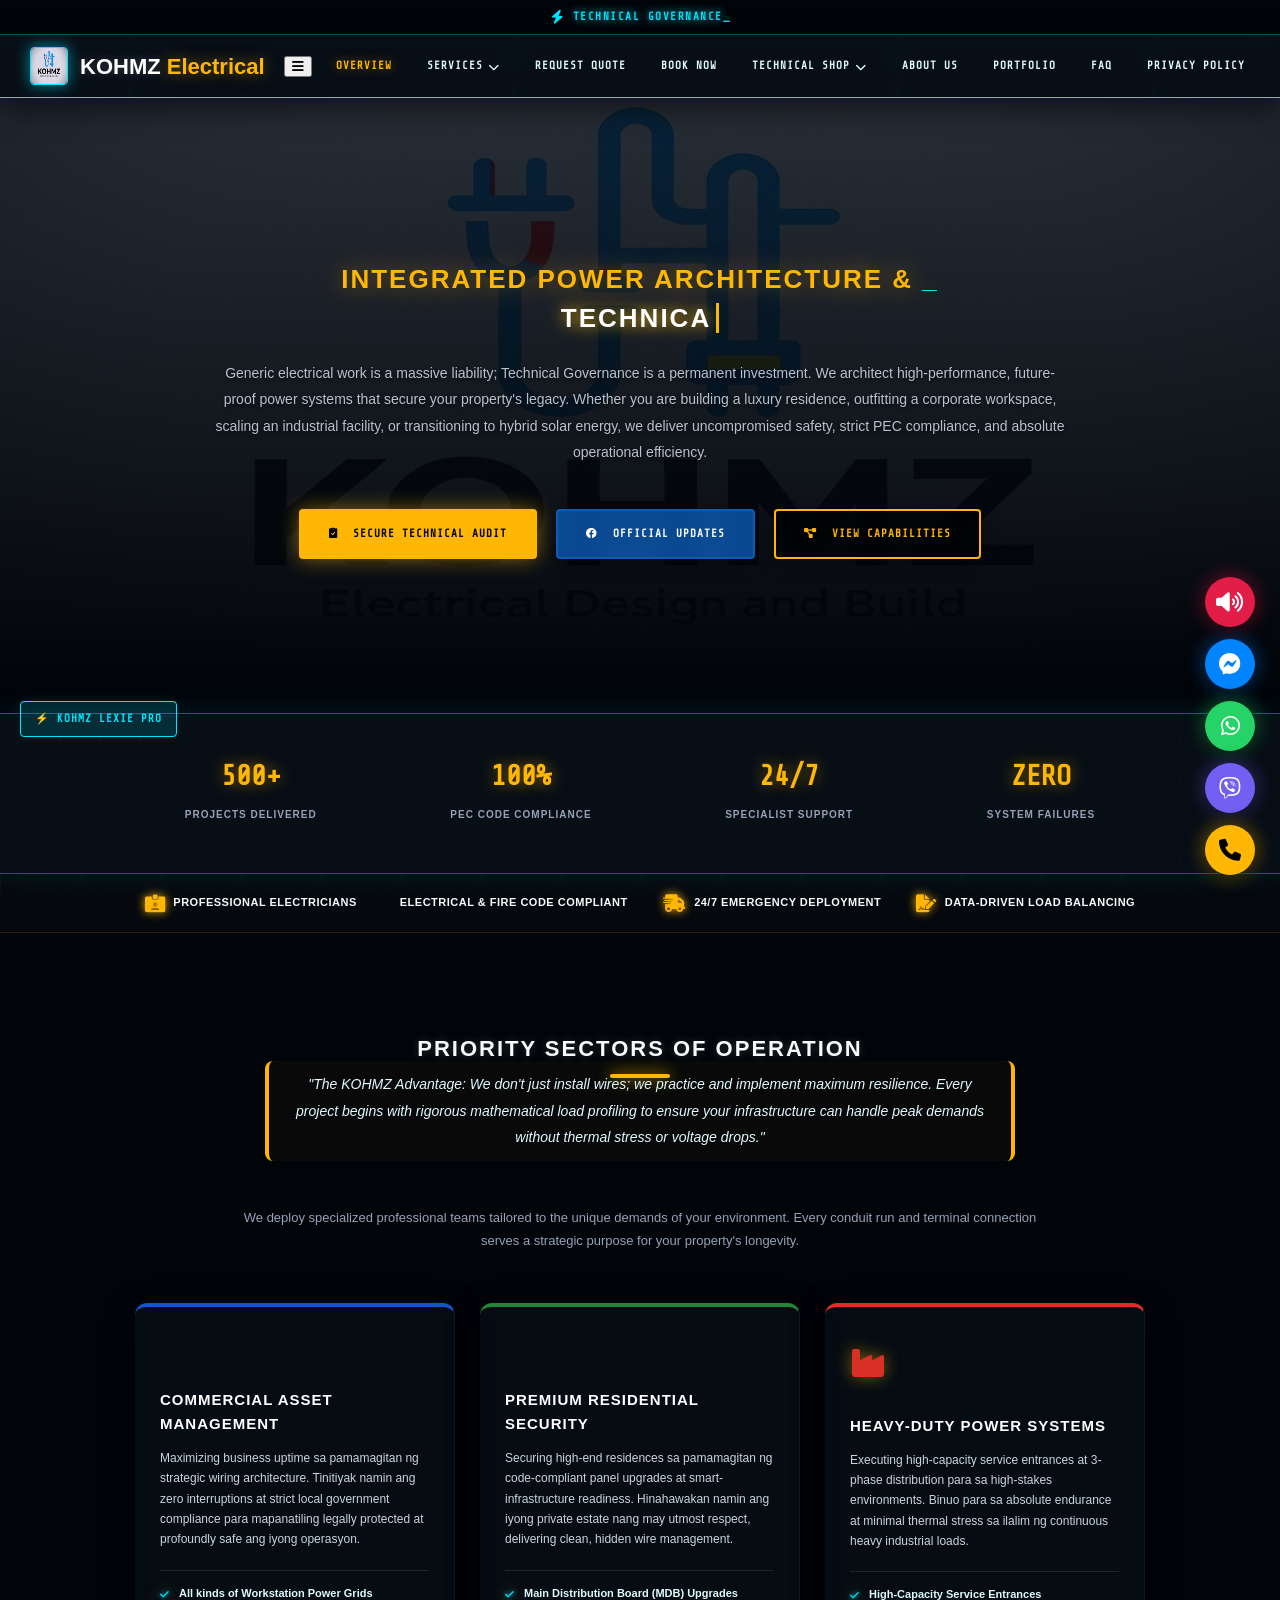
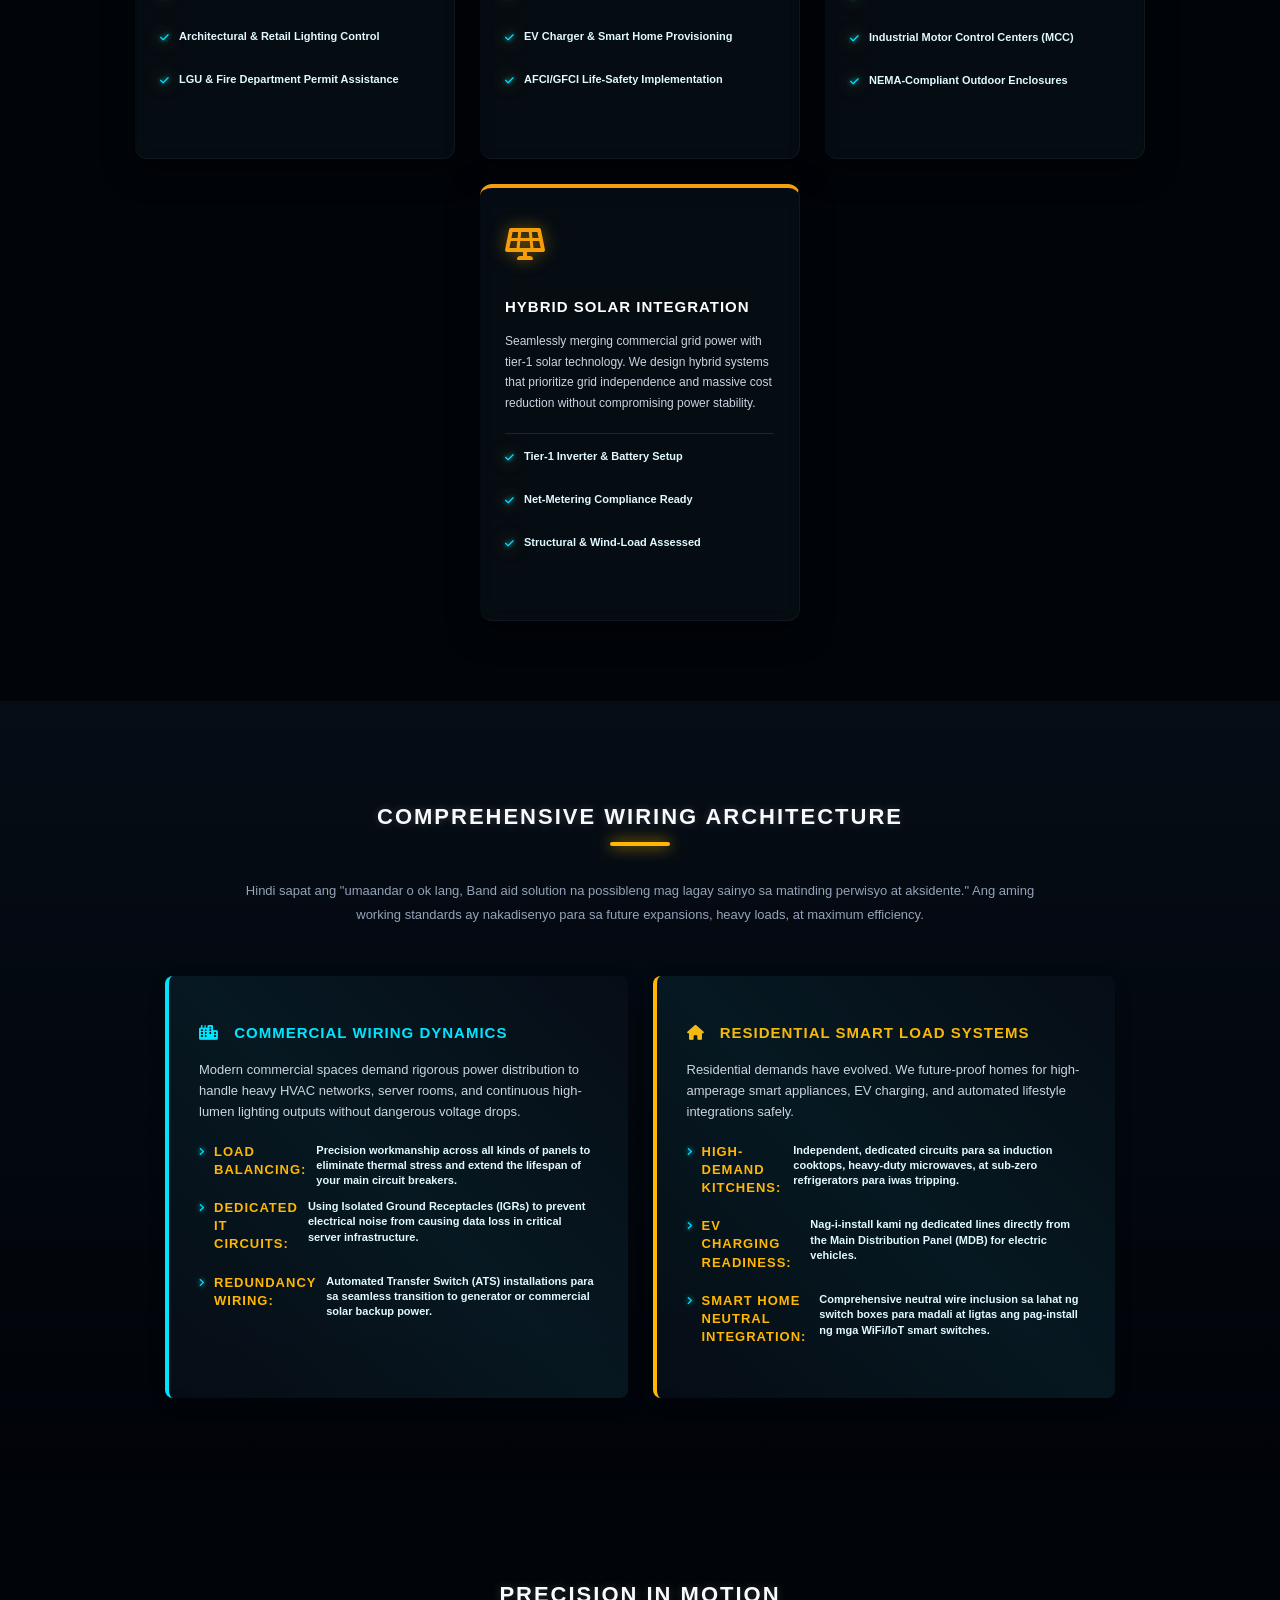
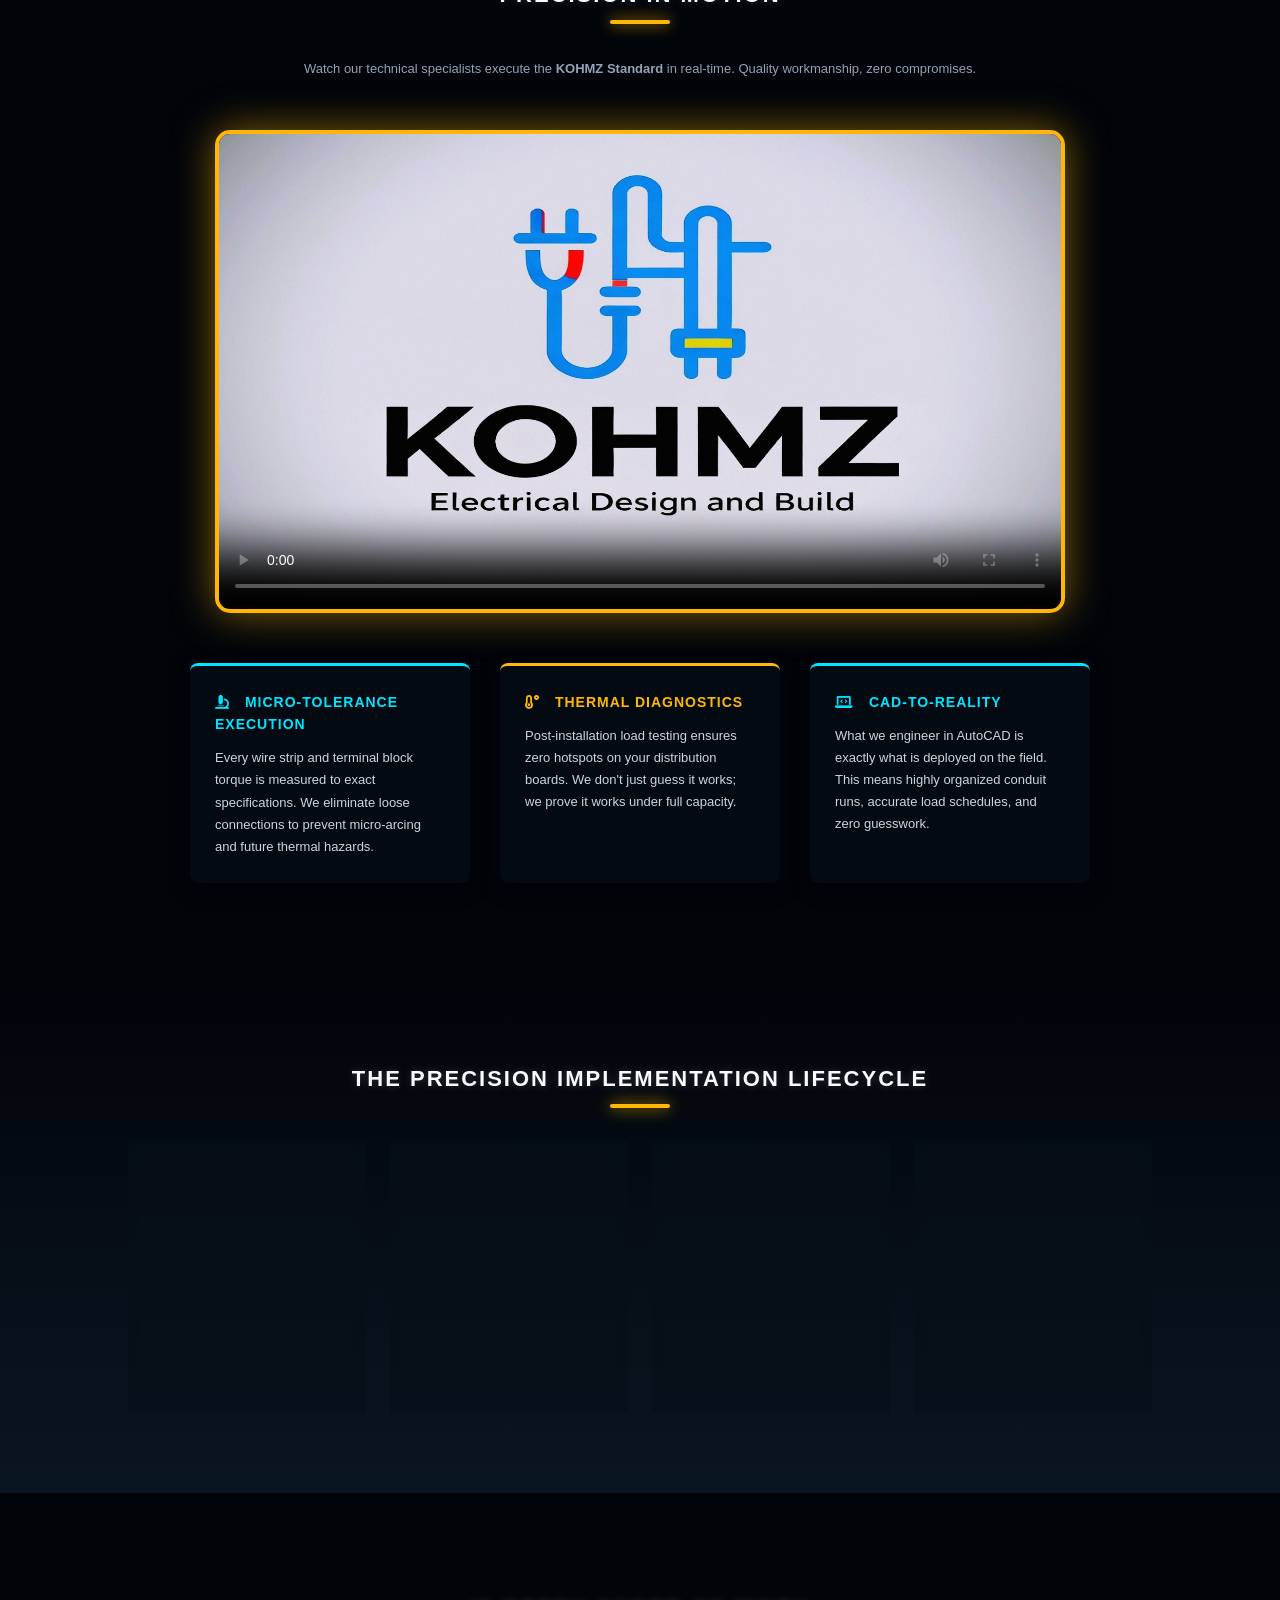
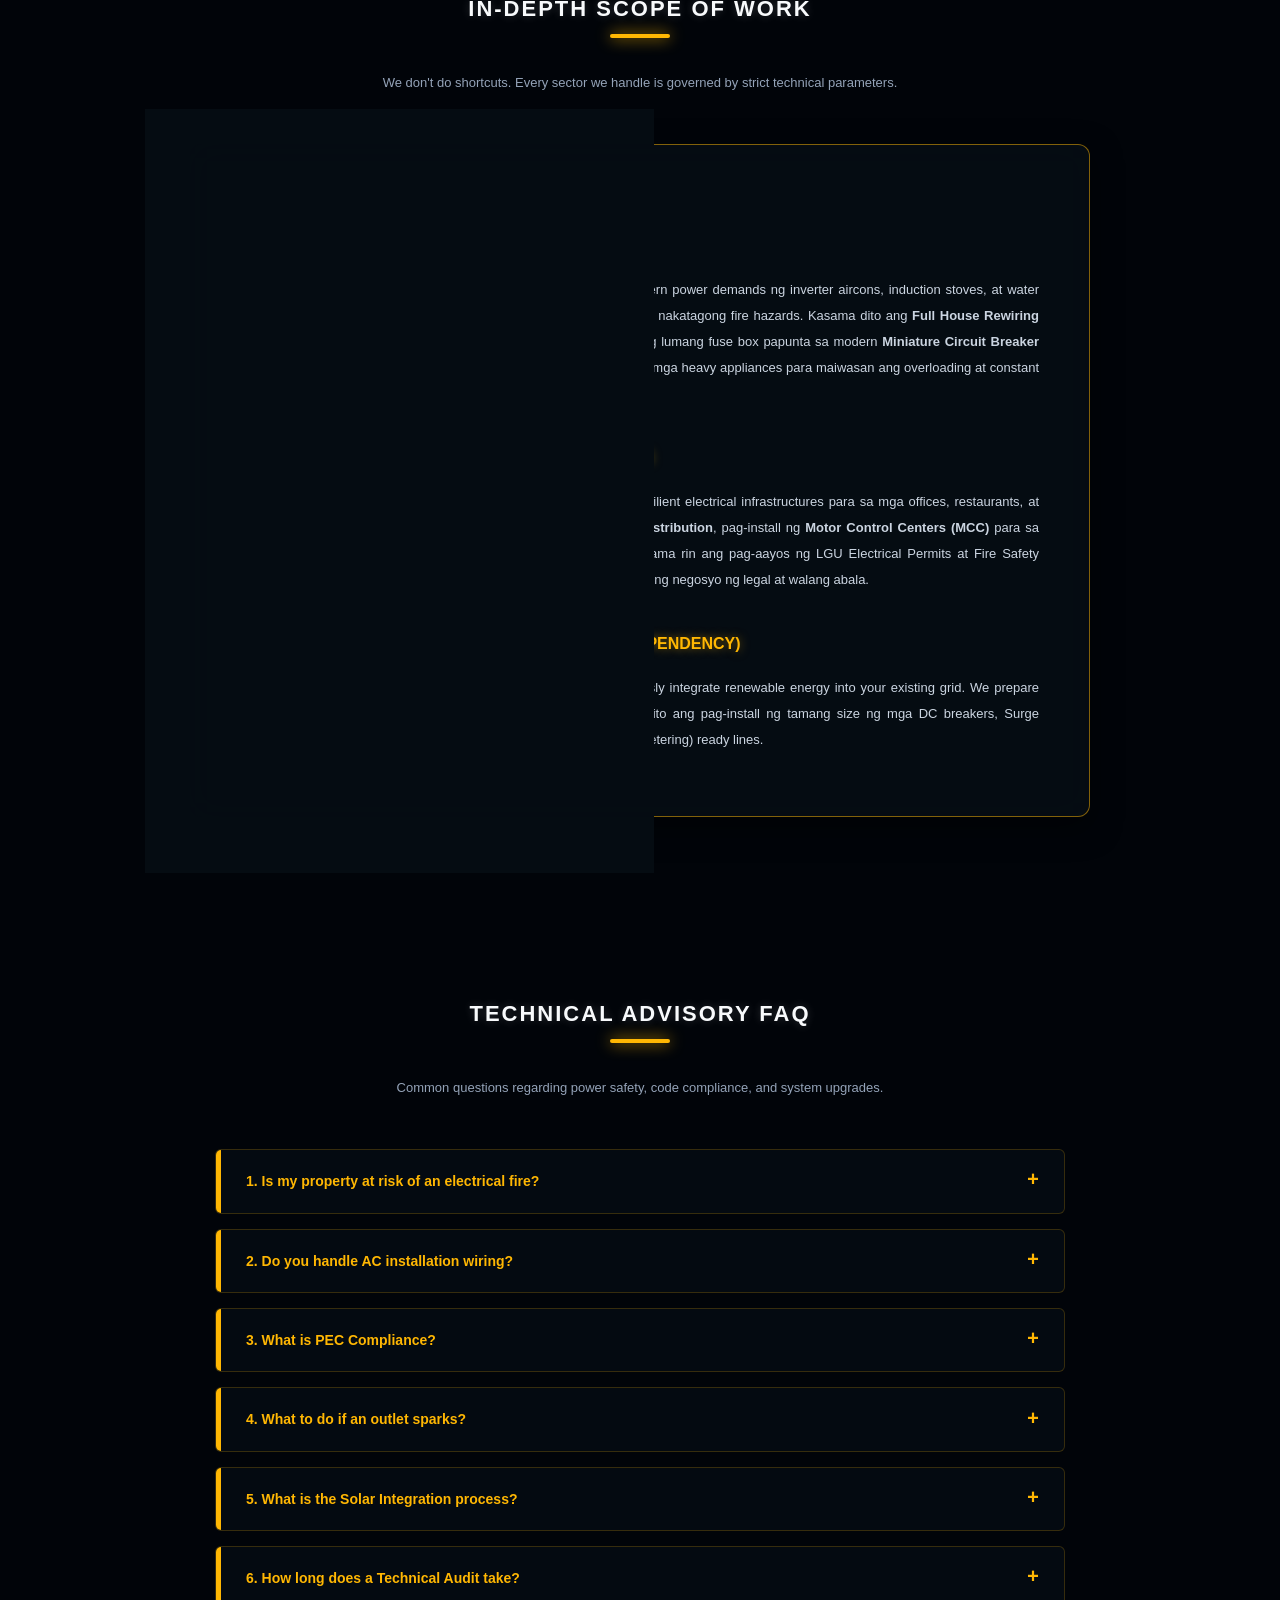
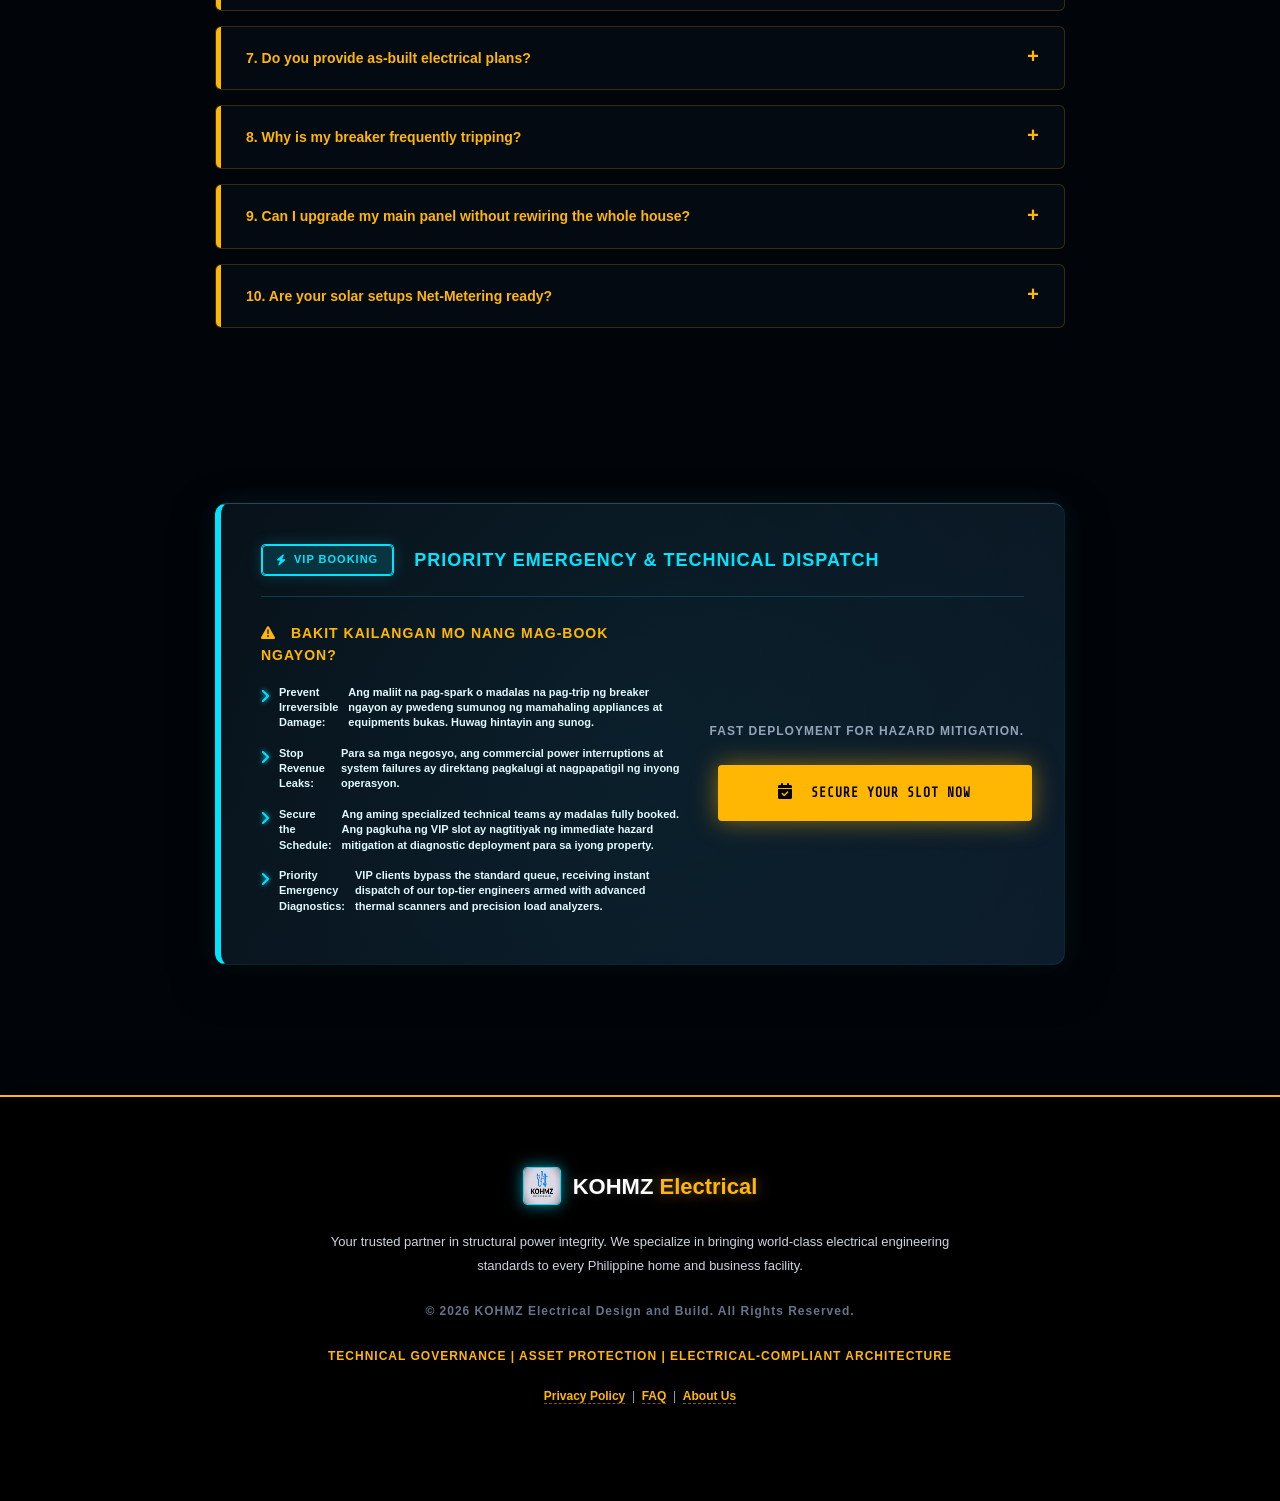
==== commit e3a33376: "Update index.html" ====
--- a/index.html
+++ b/index.html
@@ -588,10 +588,13 @@
 <script src="https://unpkg.com/aos@2.3.1/dist/aos.js"></script>
 <script>
 // ============================================================
-// KOHMZ LEXIE AI — FRONTEND V17.3 (ENTERPRISE MASTER FIXES)
+// KOHMZ LEXIE AI — FRONTEND V18.5.1 (SECURED MASTER FIXES)
 // ============================================================
 const WORKER_URL = "https://kohmz-ai-vault.kohmzelectrical.workers.dev/";
 const VIP_KEYWORDS = ["/pepot", "/joy", "/samsam", "/mara", "/mantha"];
+
+// 🛡️ SECURITY ADDITION: Retrieve Admin Key if saved in session
+let mySecretAdminToken = sessionStorage.getItem('admin_token') || "";
 
 // ── TypeWriter Class ─────────────────────────────────────────
 class TypeWriter {
@@ -683,9 +686,15 @@
 }
 if (isGodMode) applyGodModeUI();
 
+// 🛡️ SECURITY UPDATE: Clear secret token on exit
 window.exitGodMode = function() {
     if (!isGodMode) return;
     isGodMode = false; godName = "";
+    
+    // Clear security keys
+    mySecretAdminToken = "";
+    sessionStorage.removeItem('admin_token');
+    
     localStorage.removeItem('isGod'); localStorage.removeItem('god_name');
     document.getElementById("dragHint").innerText = "⚡ KOHMZ Lexie Pro";
     document.getElementById("dragHint").classList.remove('god-mode-tag');
@@ -693,7 +702,7 @@
     if (tsCont) tsCont.style.display = "flex";
     document.getElementById("chatHeader").firstElementChild.textContent = "LEXIE AI: SYSTEM ACTIVE";
     resetTurnstile();
-    appendBubble("bot", "Immortal Mode deactivated. Returning to standard protocol.");
+    appendBubble("bot", "Immortal Mode deactivated. Secret Token cleared. Returning to standard protocol.");
 };
 
 // ── Bubble Helper ────────────────────────────────────────────
@@ -767,7 +776,20 @@
     const n = inputEl.value.trim();
     if (!n && !currentImageData) return;
 
-    const isVIPAttempt = VIP_KEYWORDS.includes(n.toLowerCase());
+    // 🛡️ SECURITY UPDATE: Better Keyword Detection
+    const isVIPAttempt = VIP_KEYWORDS.some(keyword => n.toLowerCase().startsWith(keyword));
+    
+    // 🛡️ SECURITY UPDATE: Invisible Password Prompt
+    if (isVIPAttempt && mySecretAdminToken === "") {
+        mySecretAdminToken = prompt("🔒 VIP COMMAND DETECTED.\nPlease enter the Master Key:");
+        
+        if (!mySecretAdminToken) {
+            appendBubble("bot", "⚠️ Command canceled: Master Key is required for VIP Access.");
+            return; // Stop execution
+        }
+        
+        sessionStorage.setItem('admin_token', mySecretAdminToken);
+    }
     
     if (!isGodMode && !isVIPAttempt) {
         if (messageCount >= 2 && !currentTurnstileToken) {
@@ -805,7 +827,8 @@
                 pageData: document.getElementById("main-content")?.innerText?.substring(0, 1500) || "",
                 history: lexieMemory.slice(-8),
                 turnstileToken: currentTurnstileToken,
-                vipName: godName 
+                vipName: godName,
+                adminToken: mySecretAdminToken // 🛡️ SECURED: Sent safely in payload
             })
         });
 
@@ -827,6 +850,12 @@
             const header = document.getElementById("chatHeader");
             header.style.color = "#e11d48";
             header.firstElementChild.textContent = "⚠️ CODE RED DETECTED";
+            
+            // If they entered the wrong password
+            if (result.ai_answer.includes("SECURITY ALERT")) {
+                mySecretAdminToken = "";
+                sessionStorage.removeItem('admin_token');
+            }
         } else {
             document.getElementById("chatWindow").classList.remove("code-red-active");
             const header = document.getElementById("chatHeader");
@@ -843,7 +872,9 @@
         let displayHtml = escapeHTML(rawAiReply);
         let textToSpeak = rawAiReply;
 
-        if (result.code_red) displayHtml += `<br><br><a href="tel:09266174131" class="btn-pdf" style="background:#e11d48;color:#fff;"><i class="fas fa-phone"></i> CALL KOHMZ NOW</a>`;
+        if (result.code_red && !result.ai_answer.includes("SECURITY ALERT")) {
+             displayHtml += `<br><br><a href="tel:09266174131" class="btn-pdf" style="background:#e11d48;color:#fff;"><i class="fas fa-phone"></i> CALL KOHMZ NOW</a>`;
+        }
 
         if (result.has_estimate && !result.code_red) {
             const cleanDataForPDF = result.pdf_data
@@ -928,13 +959,11 @@
         doc.setTextColor(13, 27, 42); doc.setFontSize(14); doc.setFont("helvetica", "bold");
         doc.text("OFFICIAL SERVICE ESTIMATE", pageWidth / 2, 65, { align: "center" });
 
-        // UPGRADE: Regex splitter to handle any amount of dashes or equals signs
         let parts = data.split(/[-=]{10,}/);
         let itemsStr = parts[0] || "";
         let restorationStr = (parts[1] || "").trim();
         let totalStr = (parts[2] || "").trim();
 
-        // Fallback if AI missed the second divider line
         if(!totalStr && restorationStr && restorationStr.toUpperCase().includes("GRAND TOTAL")) {
             totalStr = restorationStr;
             restorationStr = "RESTORATION COST: TO FOLLOW (Requires On-Site Inspection).";
@@ -959,7 +988,6 @@
             }
         });
 
-        // UPGRADE: Fallback row if parsing fails but string has content
         if(tableBody.length === 0 && itemsStr.trim().length > 0) {
             tableBody.push([itemsStr.substring(0, 100) + "...", "1", "TBD", "TBD"]);
         }
@@ -1061,7 +1089,7 @@
         doc.text("OFFICIAL SERVICE AGREEMENT", pageWidth / 2, 65, { align: "center" });
 
         doc.setFont("helvetica", "normal"); doc.setFontSize(10); doc.setTextColor(40, 40, 40);
-        // UPGRADE: Safe text wrap array handling
+        
         let lines = [];
         if (data && typeof data === 'string') {
             lines = doc.splitTextToSize(data, contentWidth - 10);
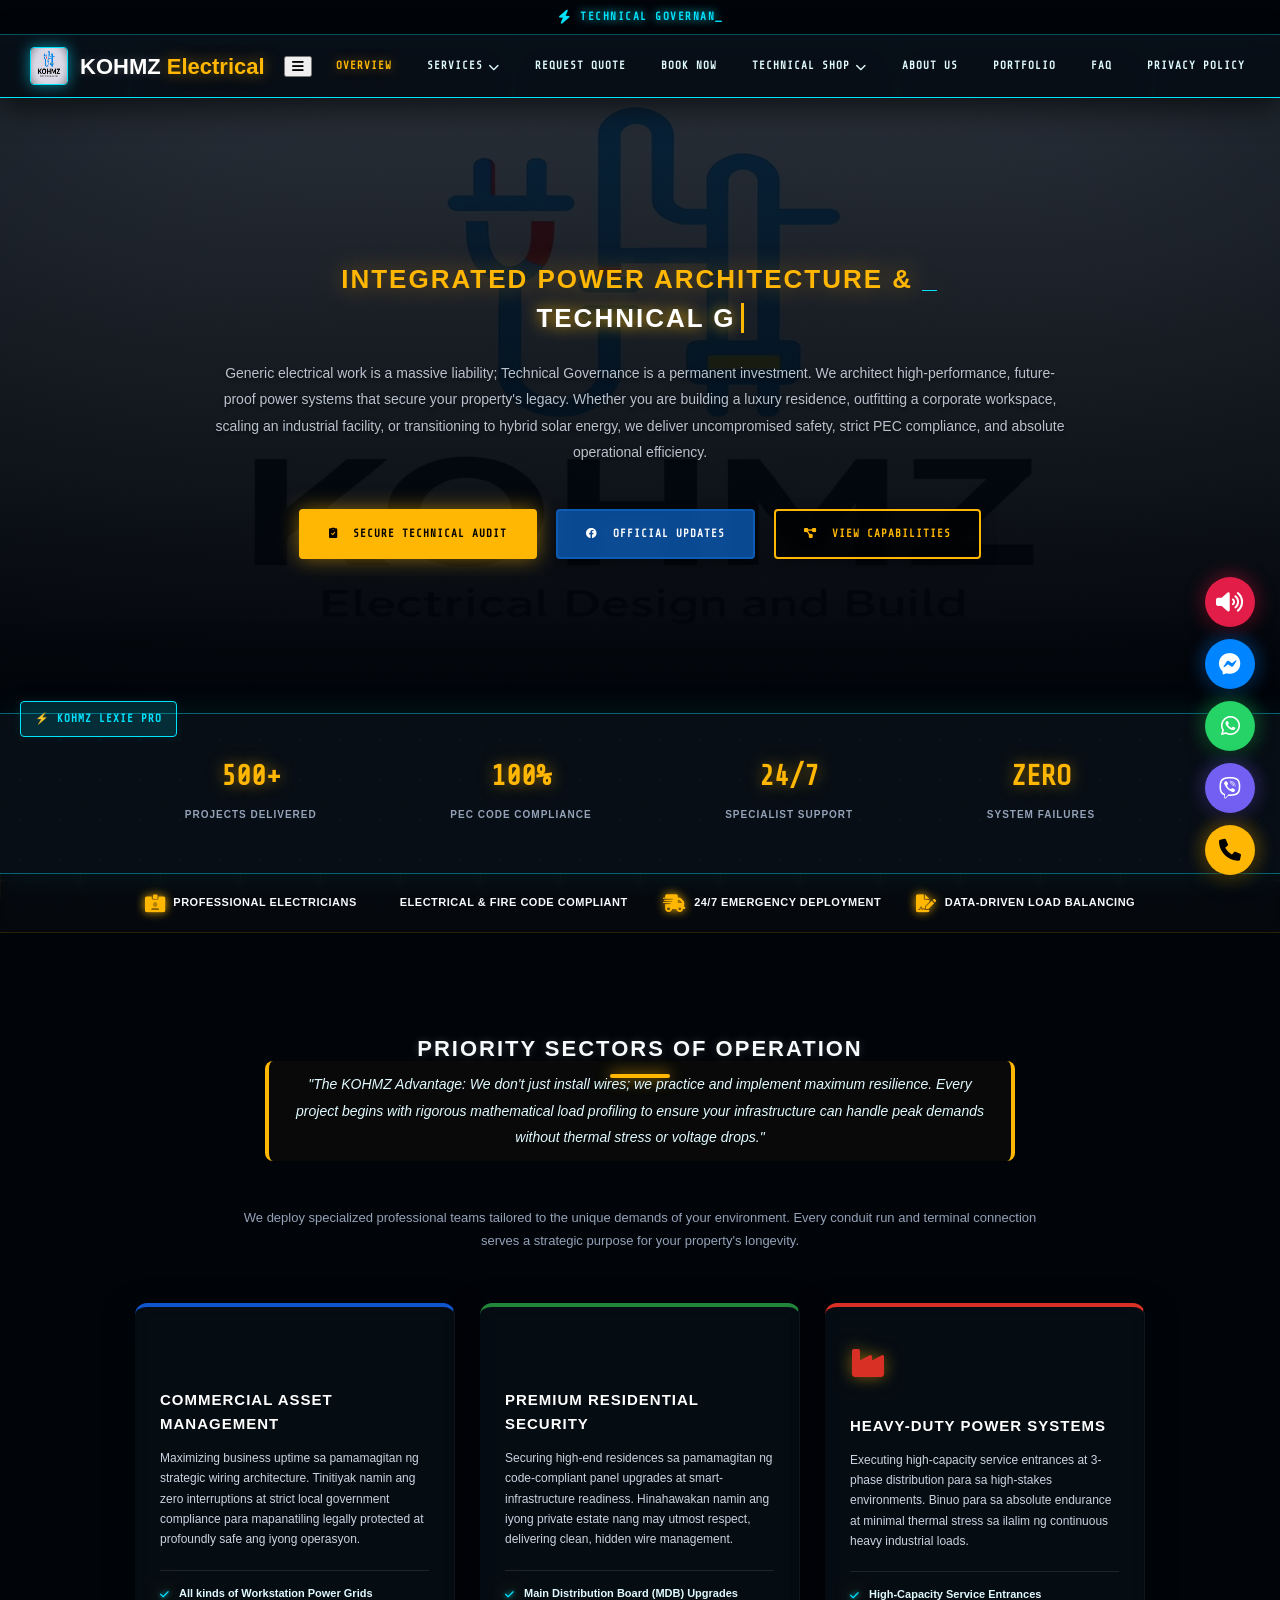
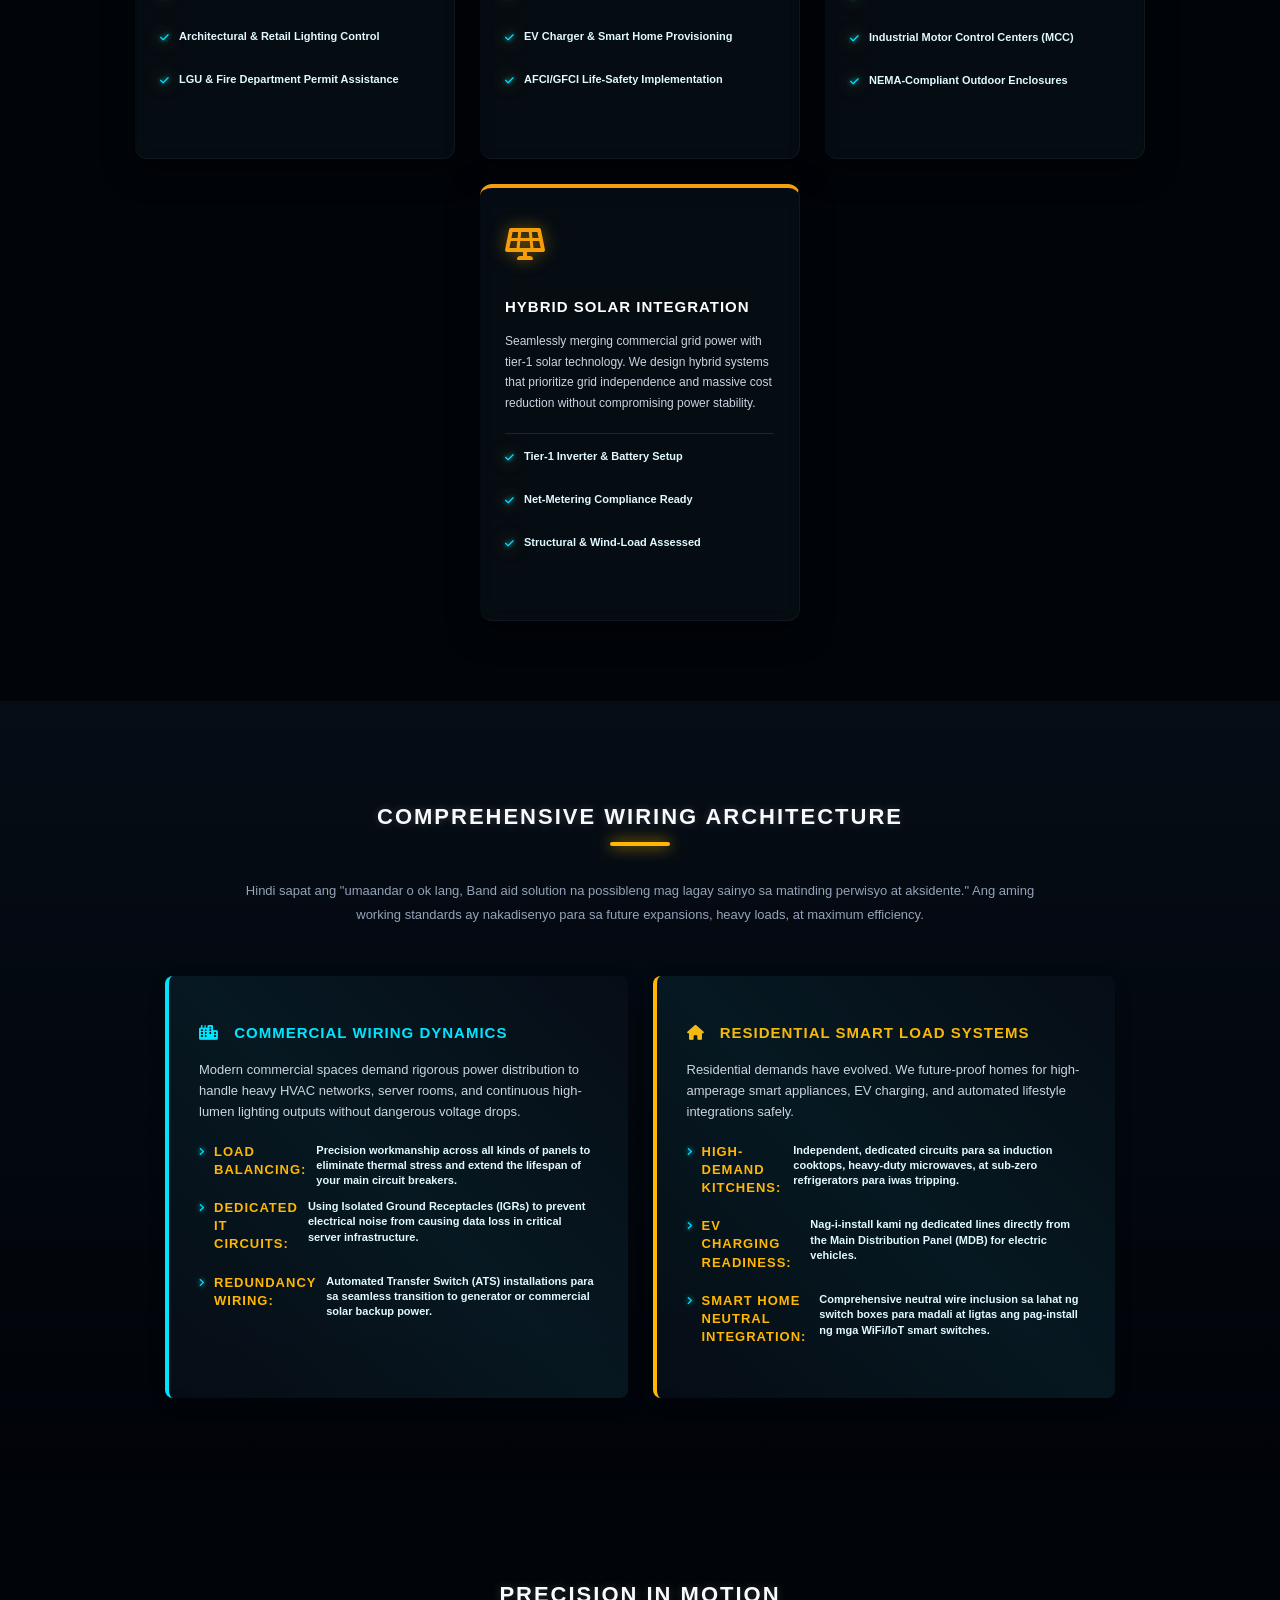
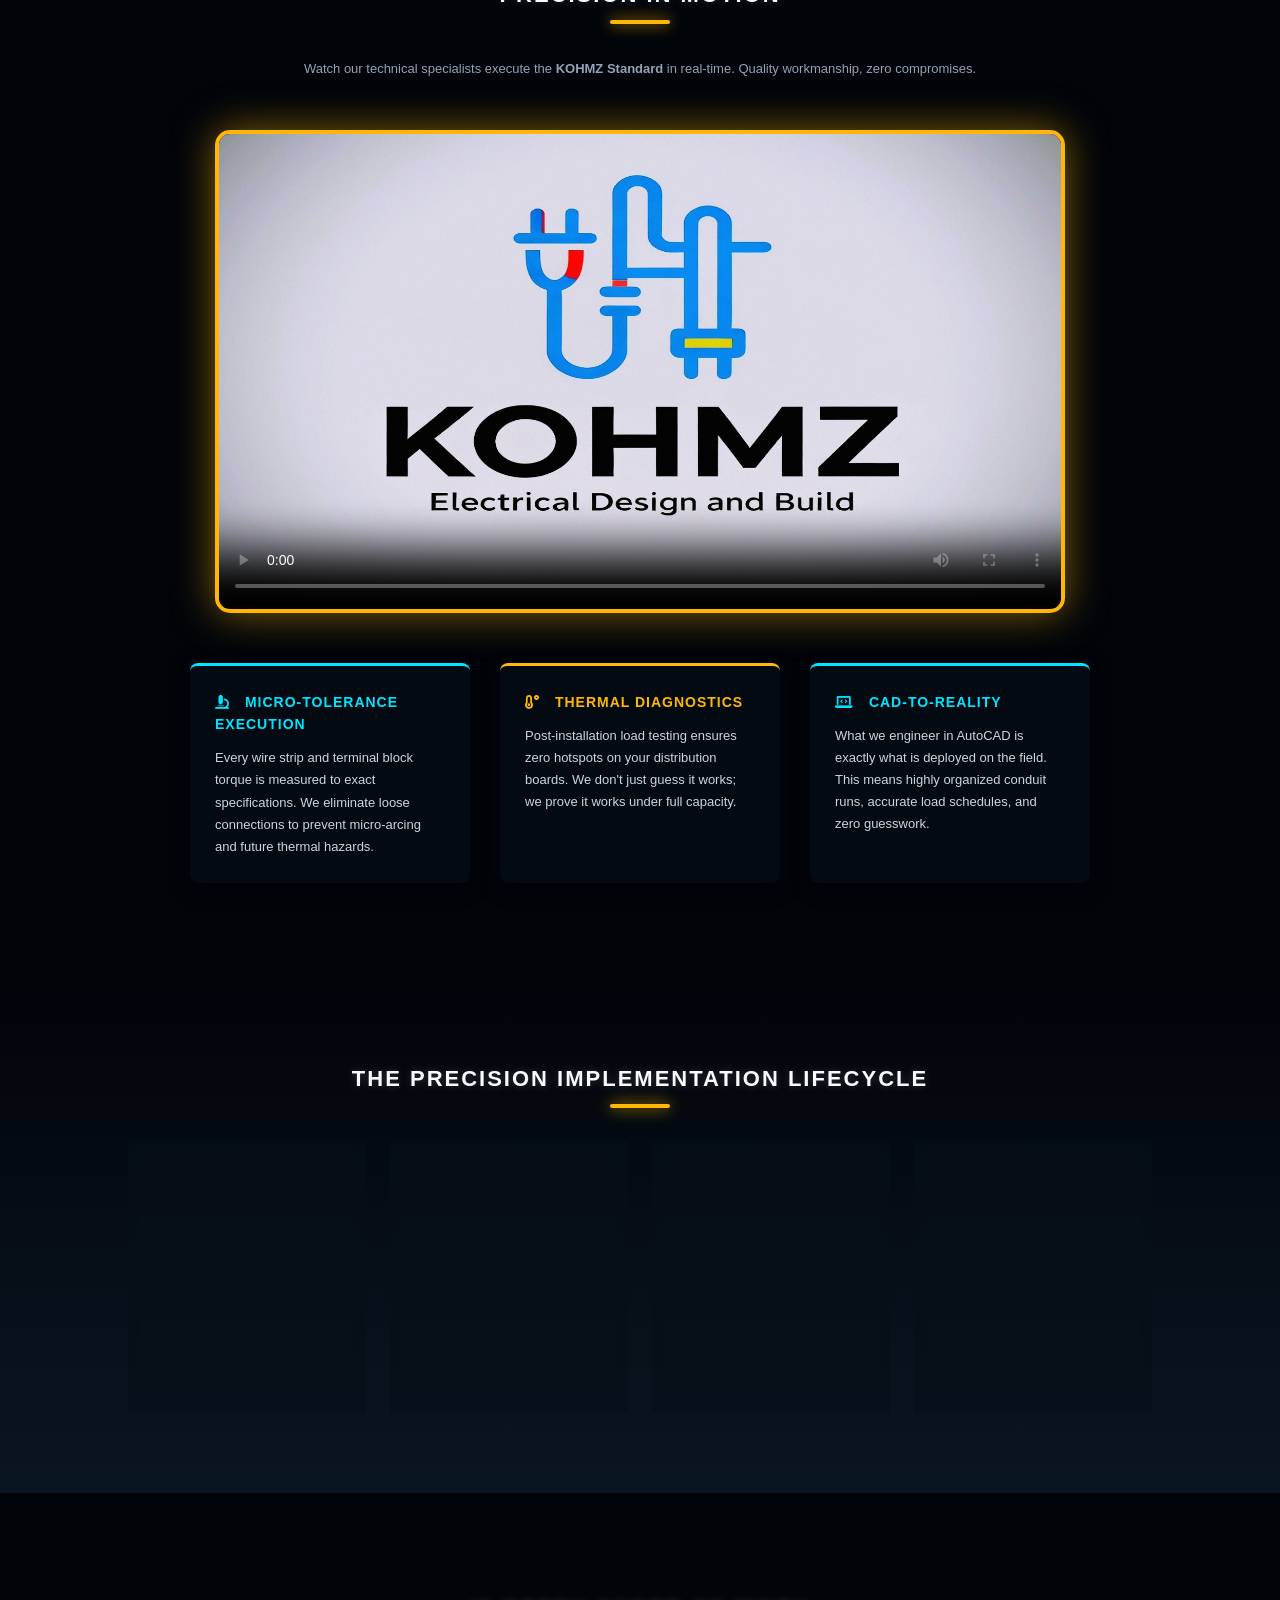
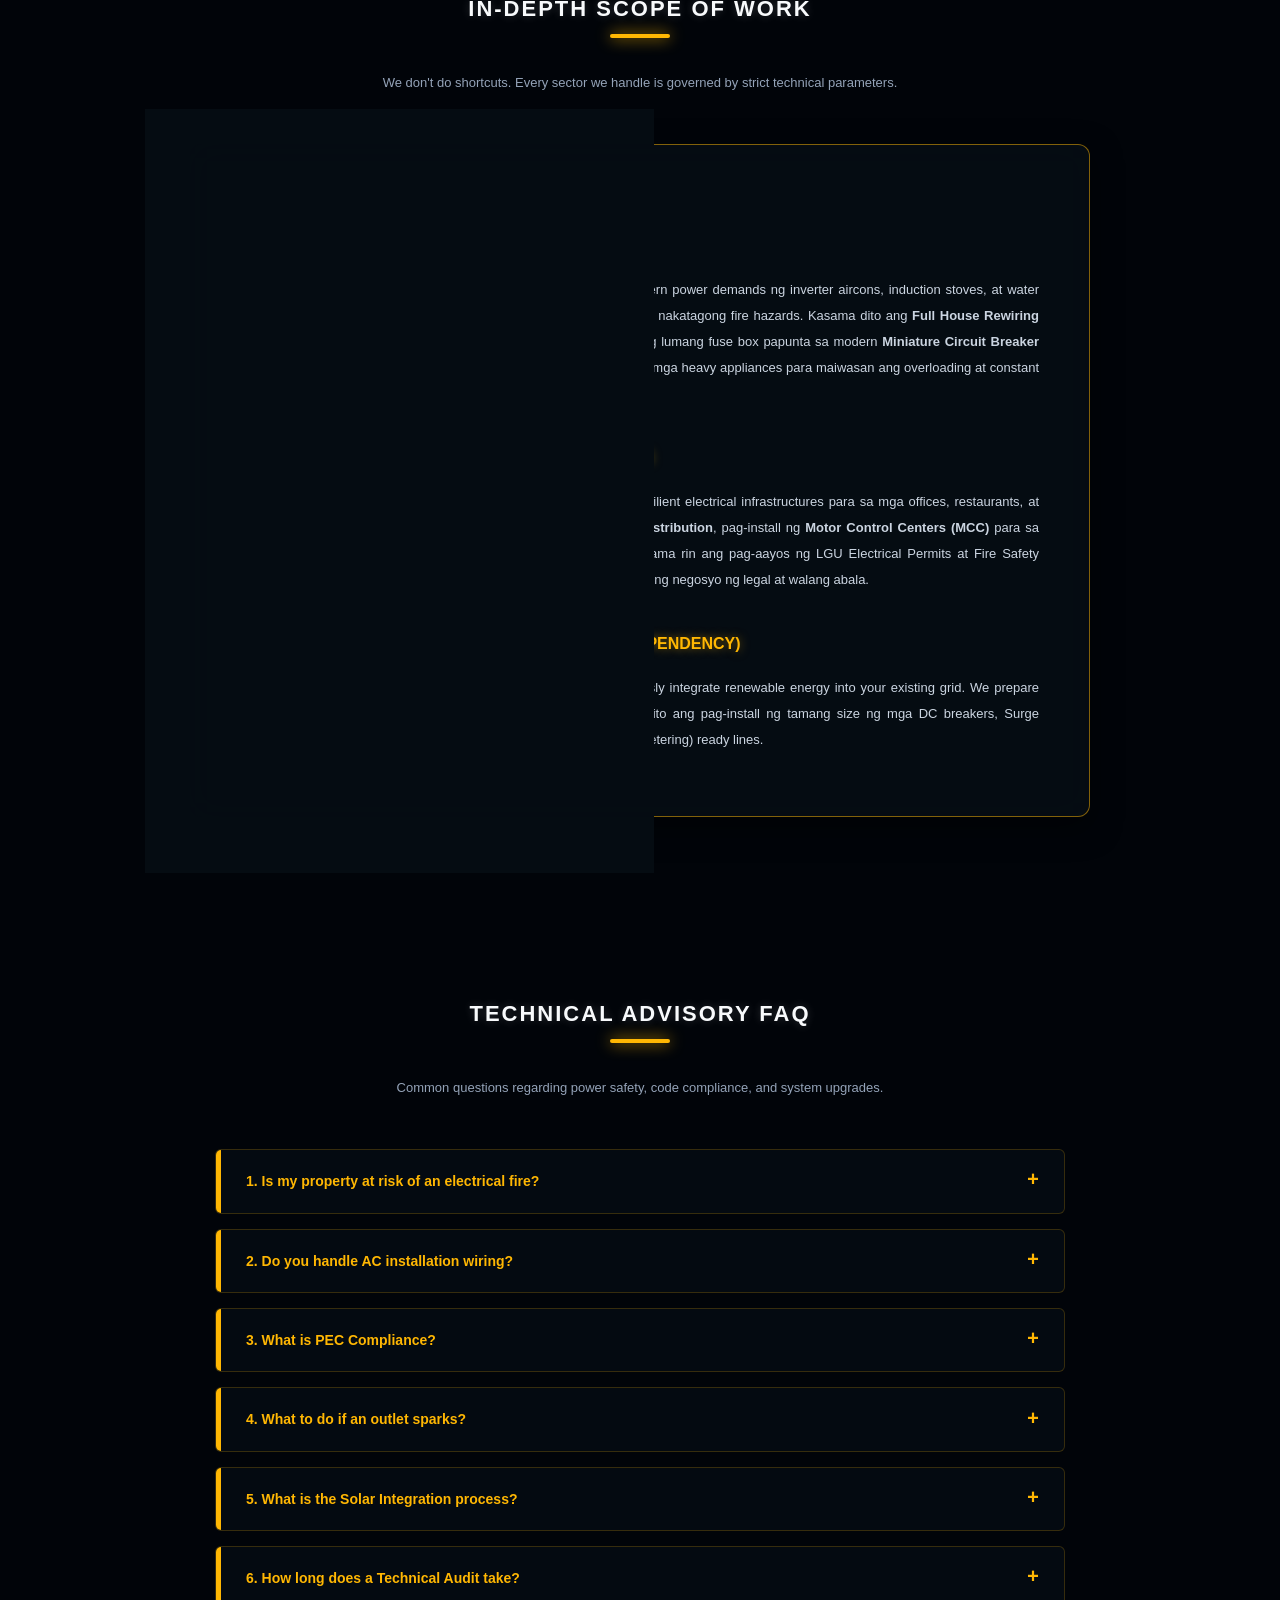
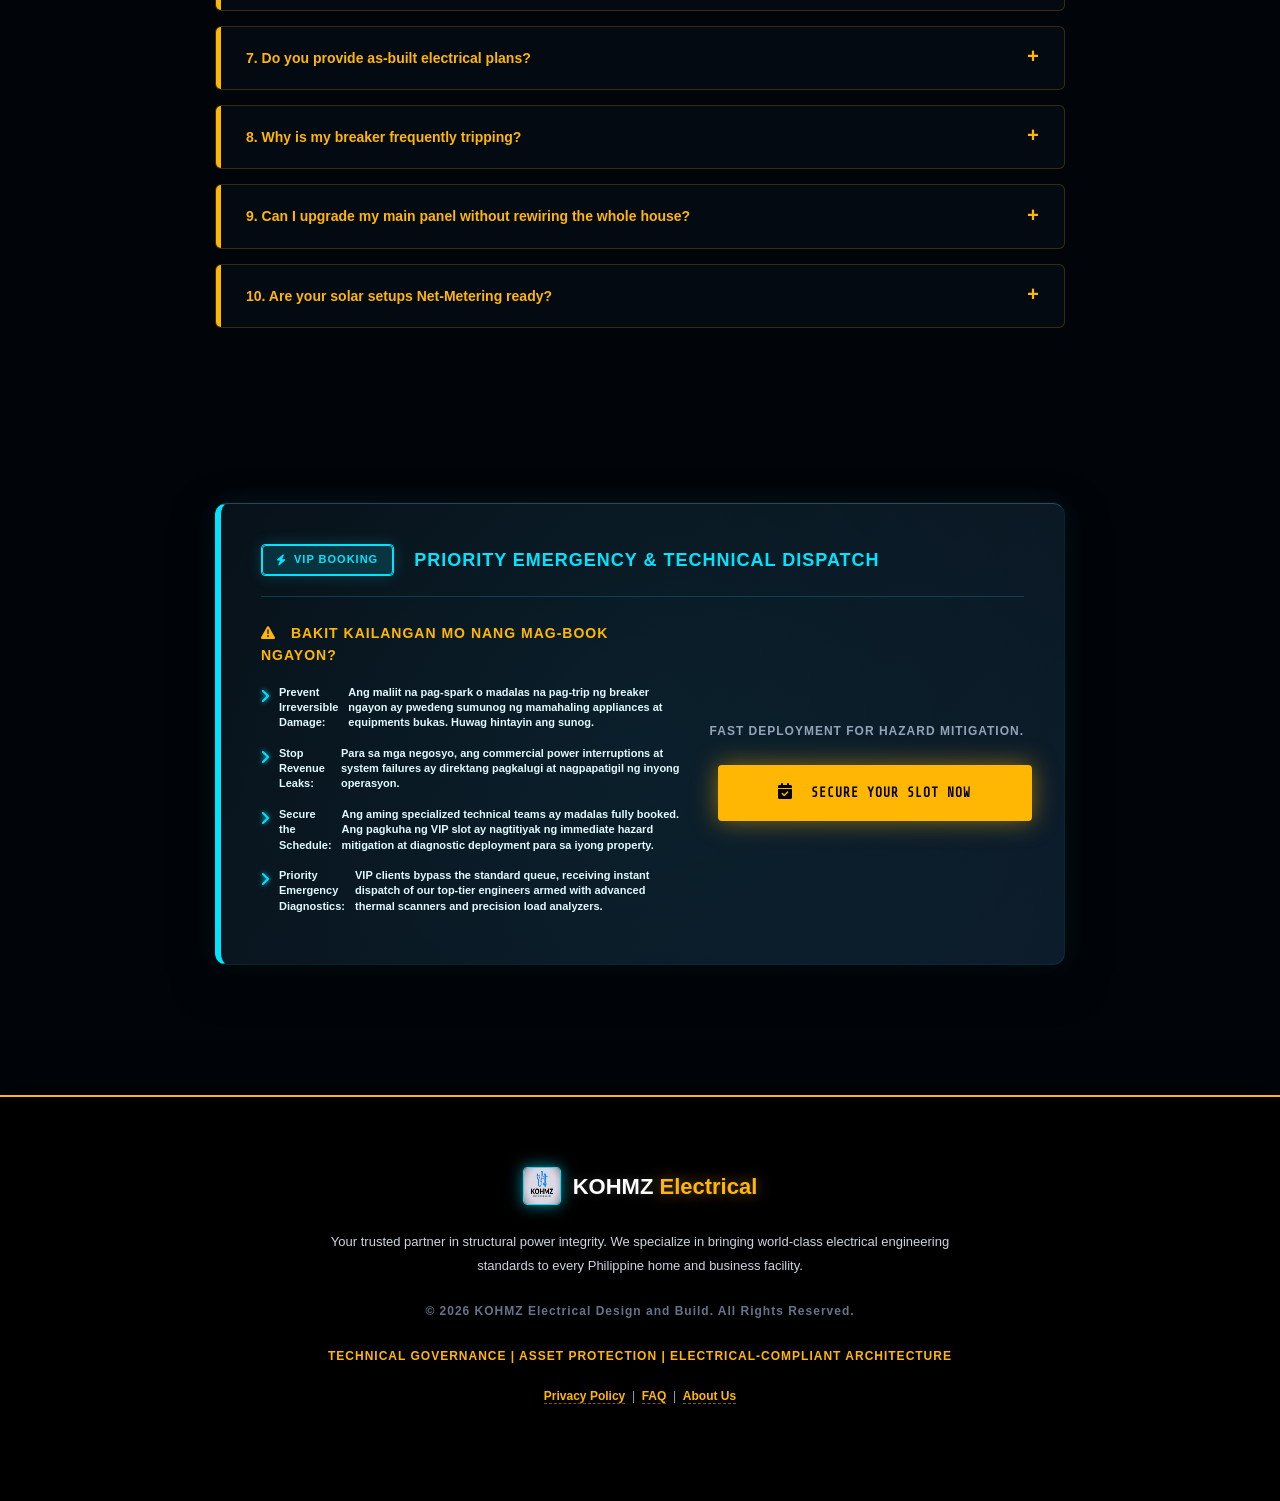
==== commit 5882dad4: "update" ====
--- a/index.html
+++ b/index.html
@@ -671,8 +671,10 @@
 let godName = localStorage.getItem('god_name') || "";
 
 let lexieMemory = [];
-let memoryStorage = isGodMode ? localStorage : sessionStorage;
+let memoryStorage = sessionStorage; // 🛡️ SECURED: Palaging naka-session storage para mabura kapag kinlose ang tab
 try { lexieMemory = JSON.parse(memoryStorage.getItem('lexie_memory')) || []; } catch(e) { lexieMemory = []; }
+// Cleanup para sa naiwan na bug dati:
+localStorage.removeItem('lexie_memory');
 let currentImageData = null;
 
 function applyGodModeUI() {
@@ -691,18 +693,27 @@
     if (!isGodMode) return;
     isGodMode = false; godName = "";
     
-    // Clear security keys
+    // 1. Clear security keys
     mySecretAdminToken = "";
     sessionStorage.removeItem('admin_token');
+    localStorage.removeItem('isGod'); 
+    localStorage.removeItem('god_name');
+
+    // 2. 🛡️ SECURED: WIPE CHAT MEMORY AND CLEAR SCREEN
+    lexieMemory = [];
+    sessionStorage.removeItem('lexie_memory');
+    document.getElementById("chatBody").innerHTML = ""; // Binubura nito ang mga text sa screen mo
     
-    localStorage.removeItem('isGod'); localStorage.removeItem('god_name');
+    // 3. Reset UI
     document.getElementById("dragHint").innerText = "⚡ KOHMZ Lexie Pro";
     document.getElementById("dragHint").classList.remove('god-mode-tag');
     const tsCont = document.getElementById("cf-turnstile-container");
     if (tsCont) tsCont.style.display = "flex";
     document.getElementById("chatHeader").firstElementChild.textContent = "LEXIE AI: SYSTEM ACTIVE";
     resetTurnstile();
-    appendBubble("bot", "Immortal Mode deactivated. Secret Token cleared. Returning to standard protocol.");
+    
+    // 4. Magpakita ng bagong malinis na chat
+    appendBubble("bot", "Immortal Mode deactivated. Session memory wiped. Returning to standard protocol.");
 };
 
 // ── Bubble Helper ────────────────────────────────────────────
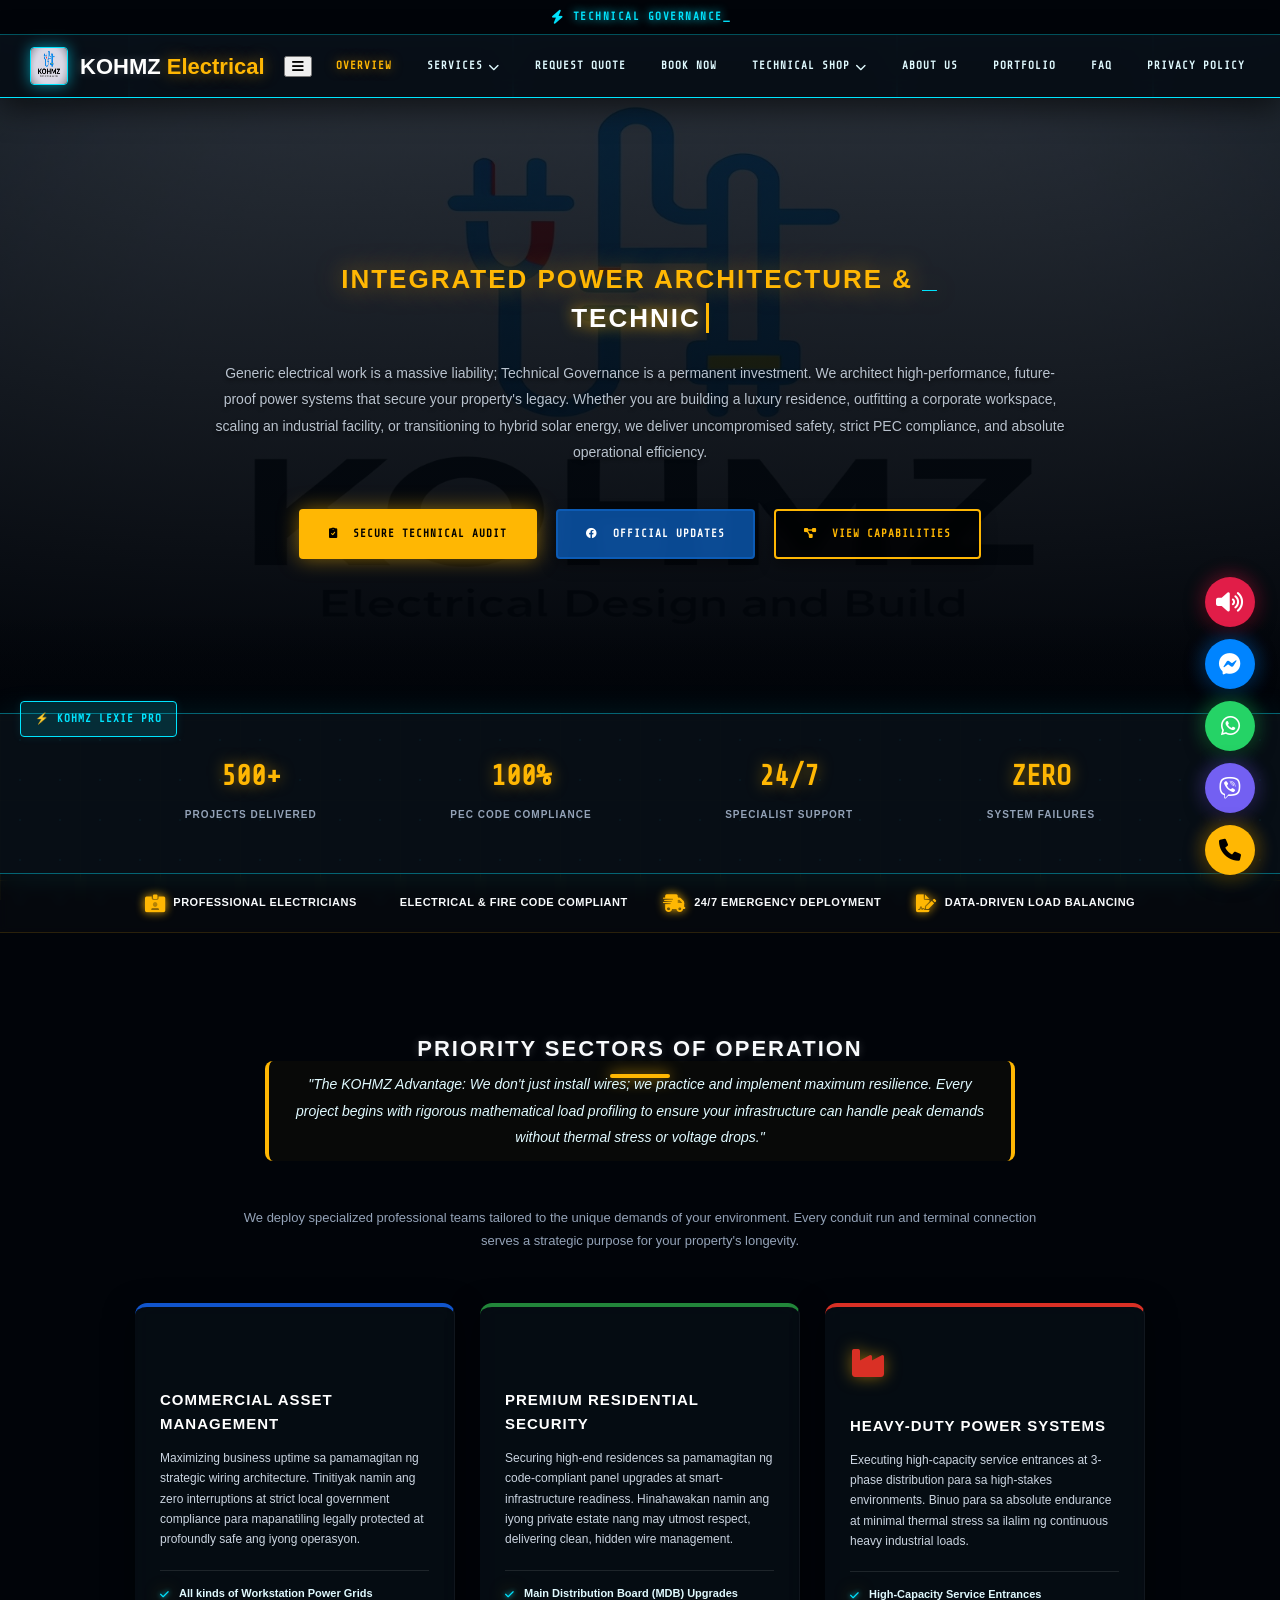
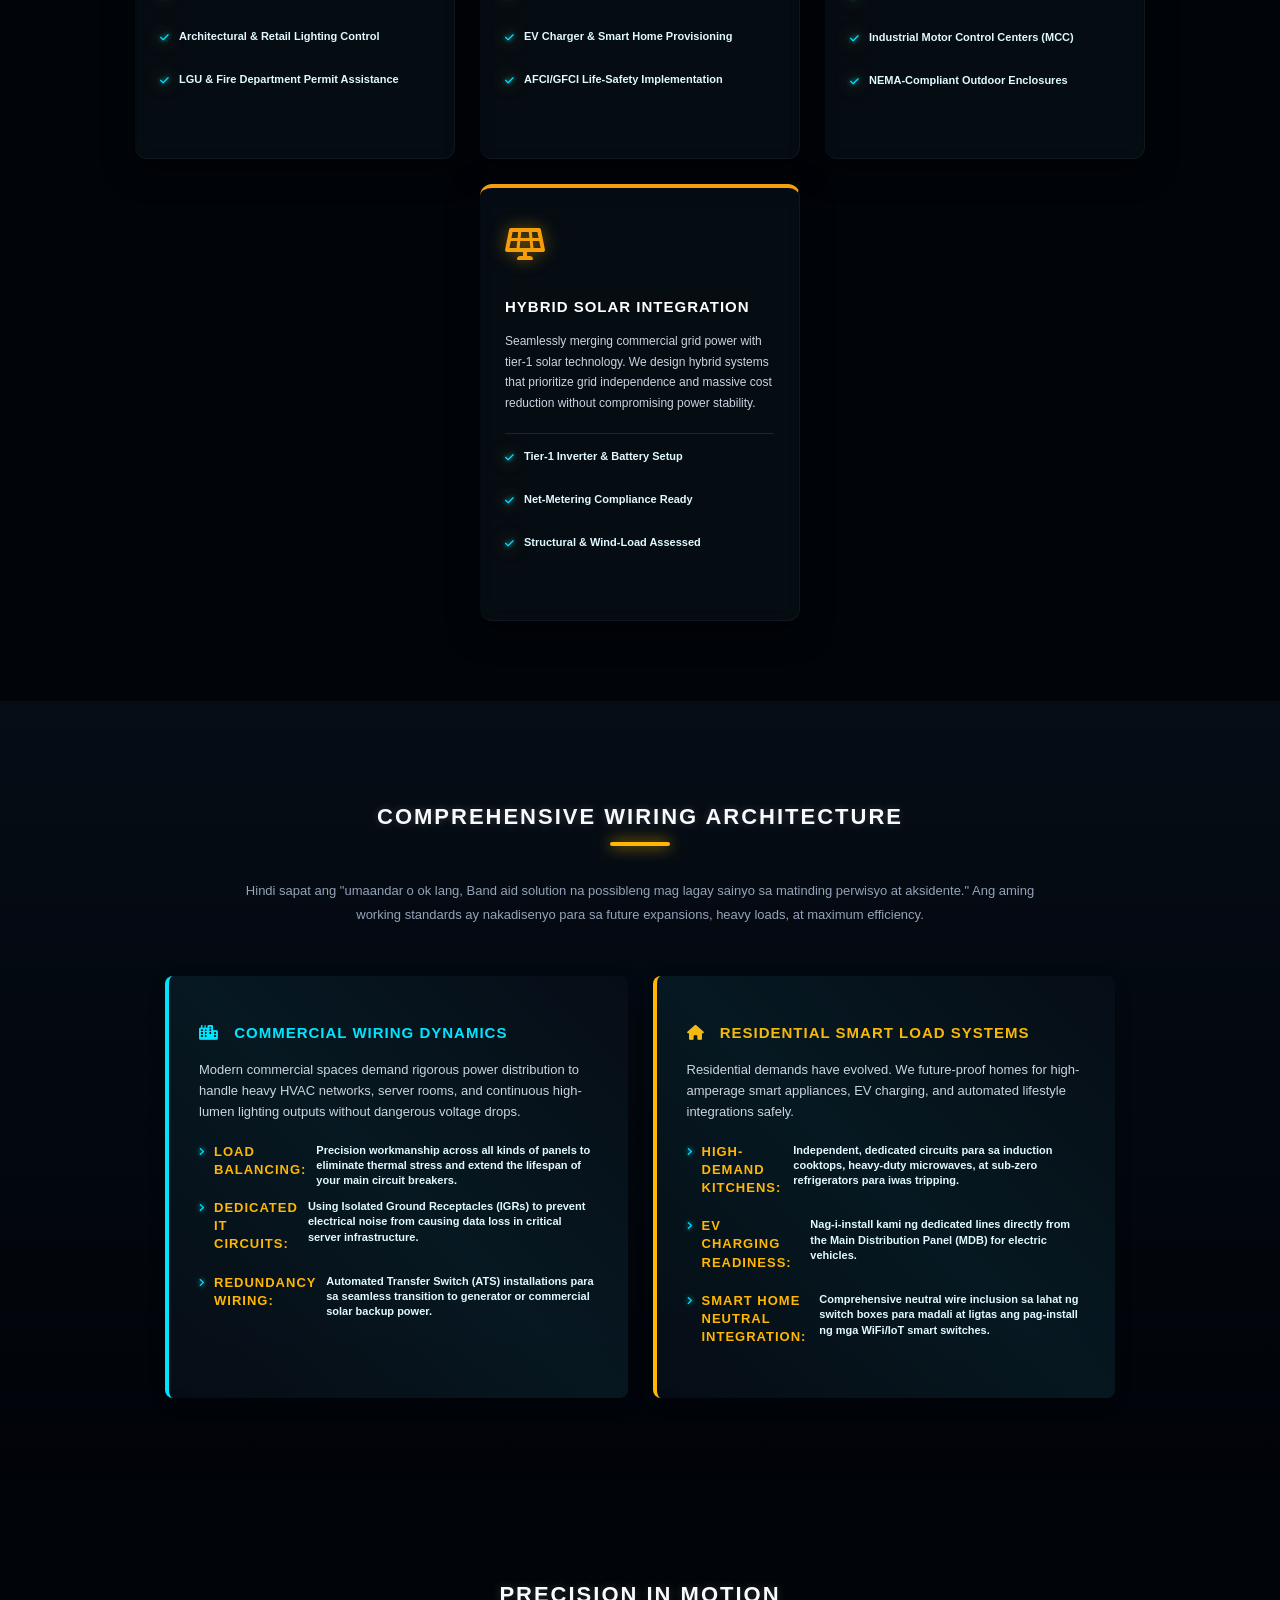
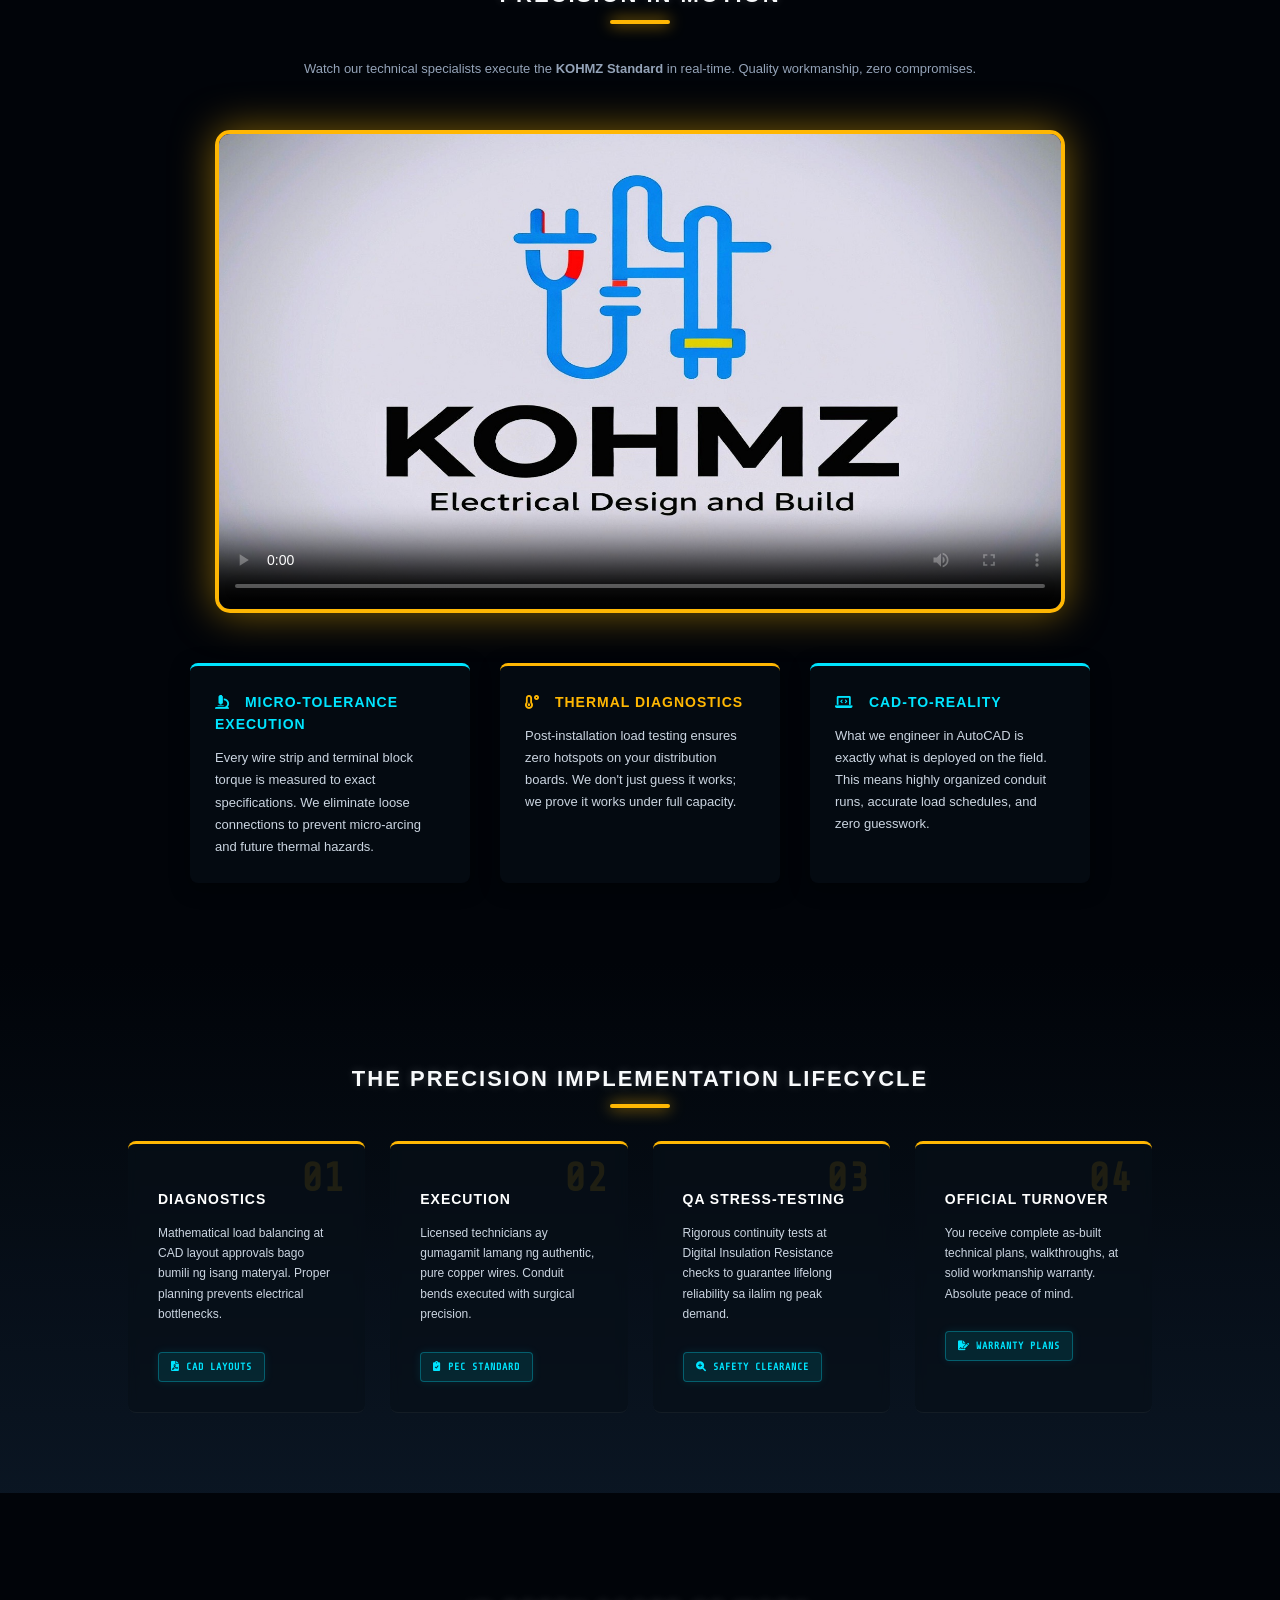
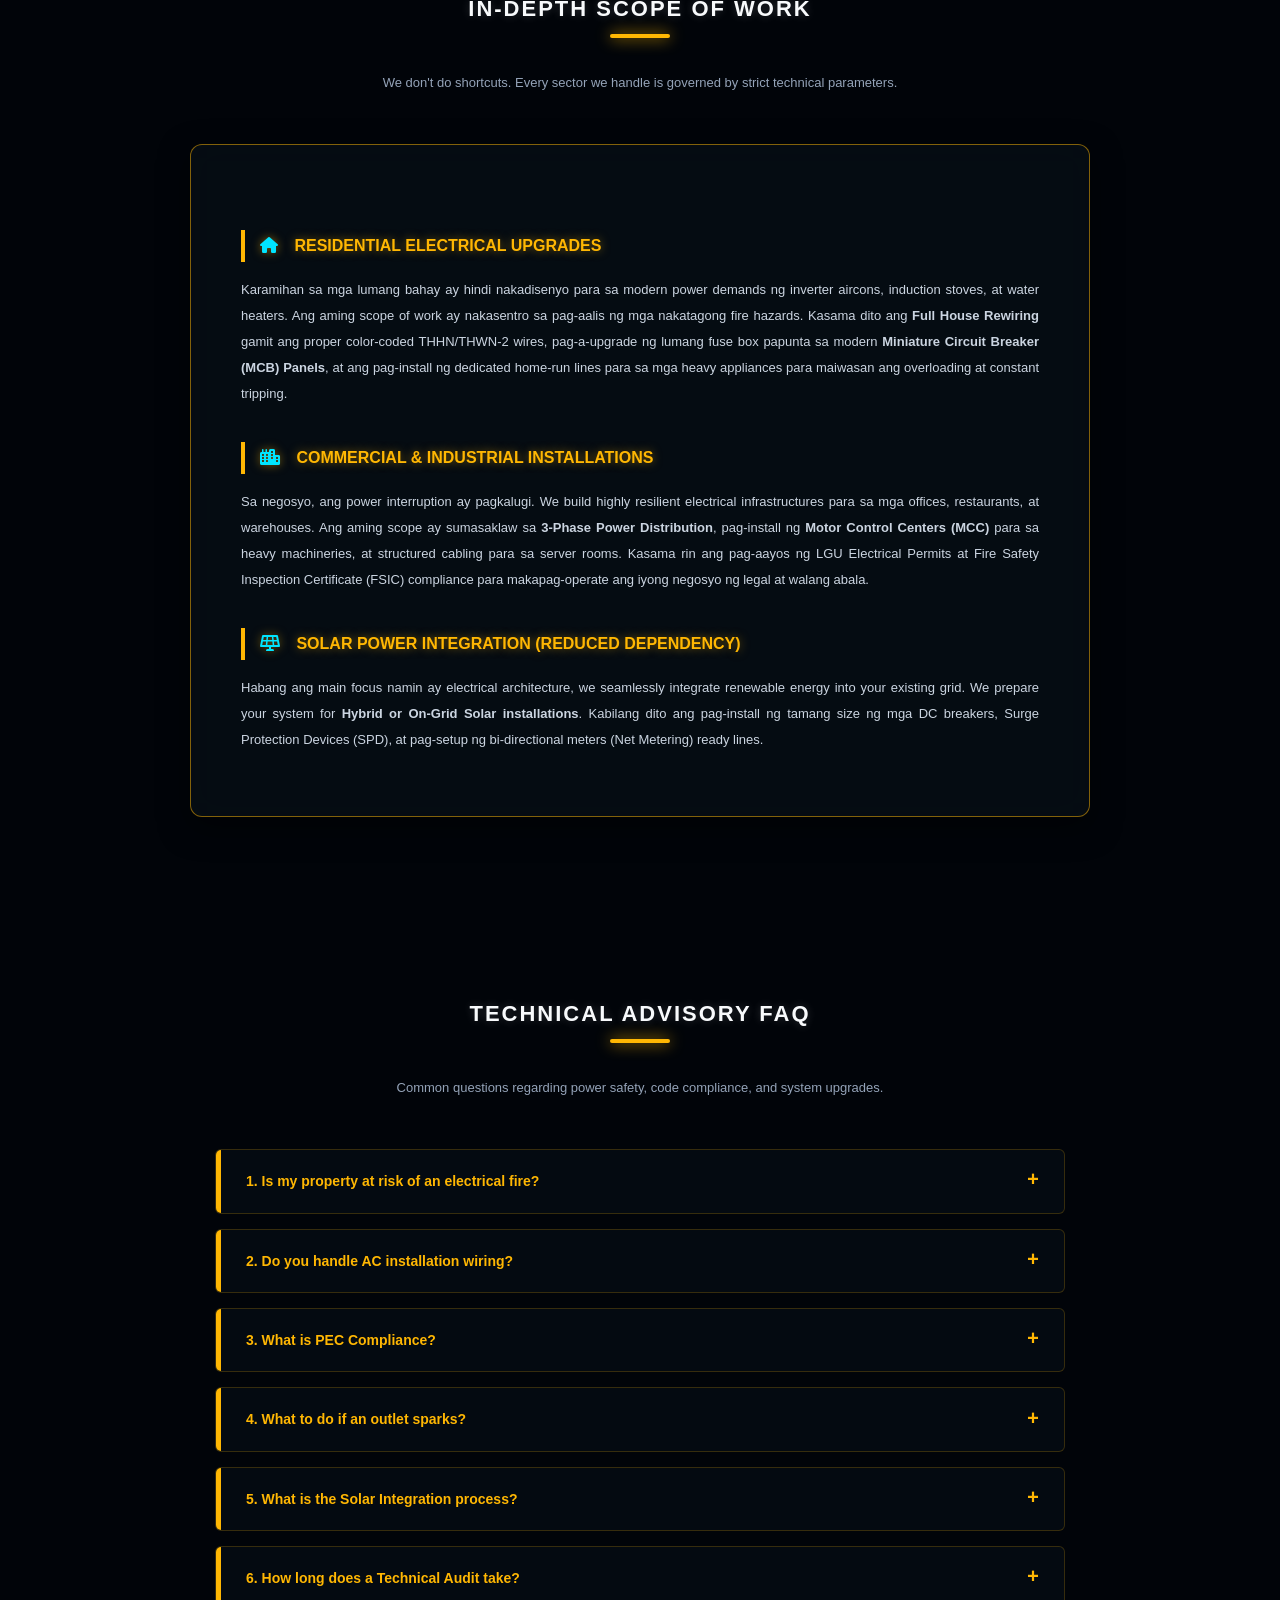
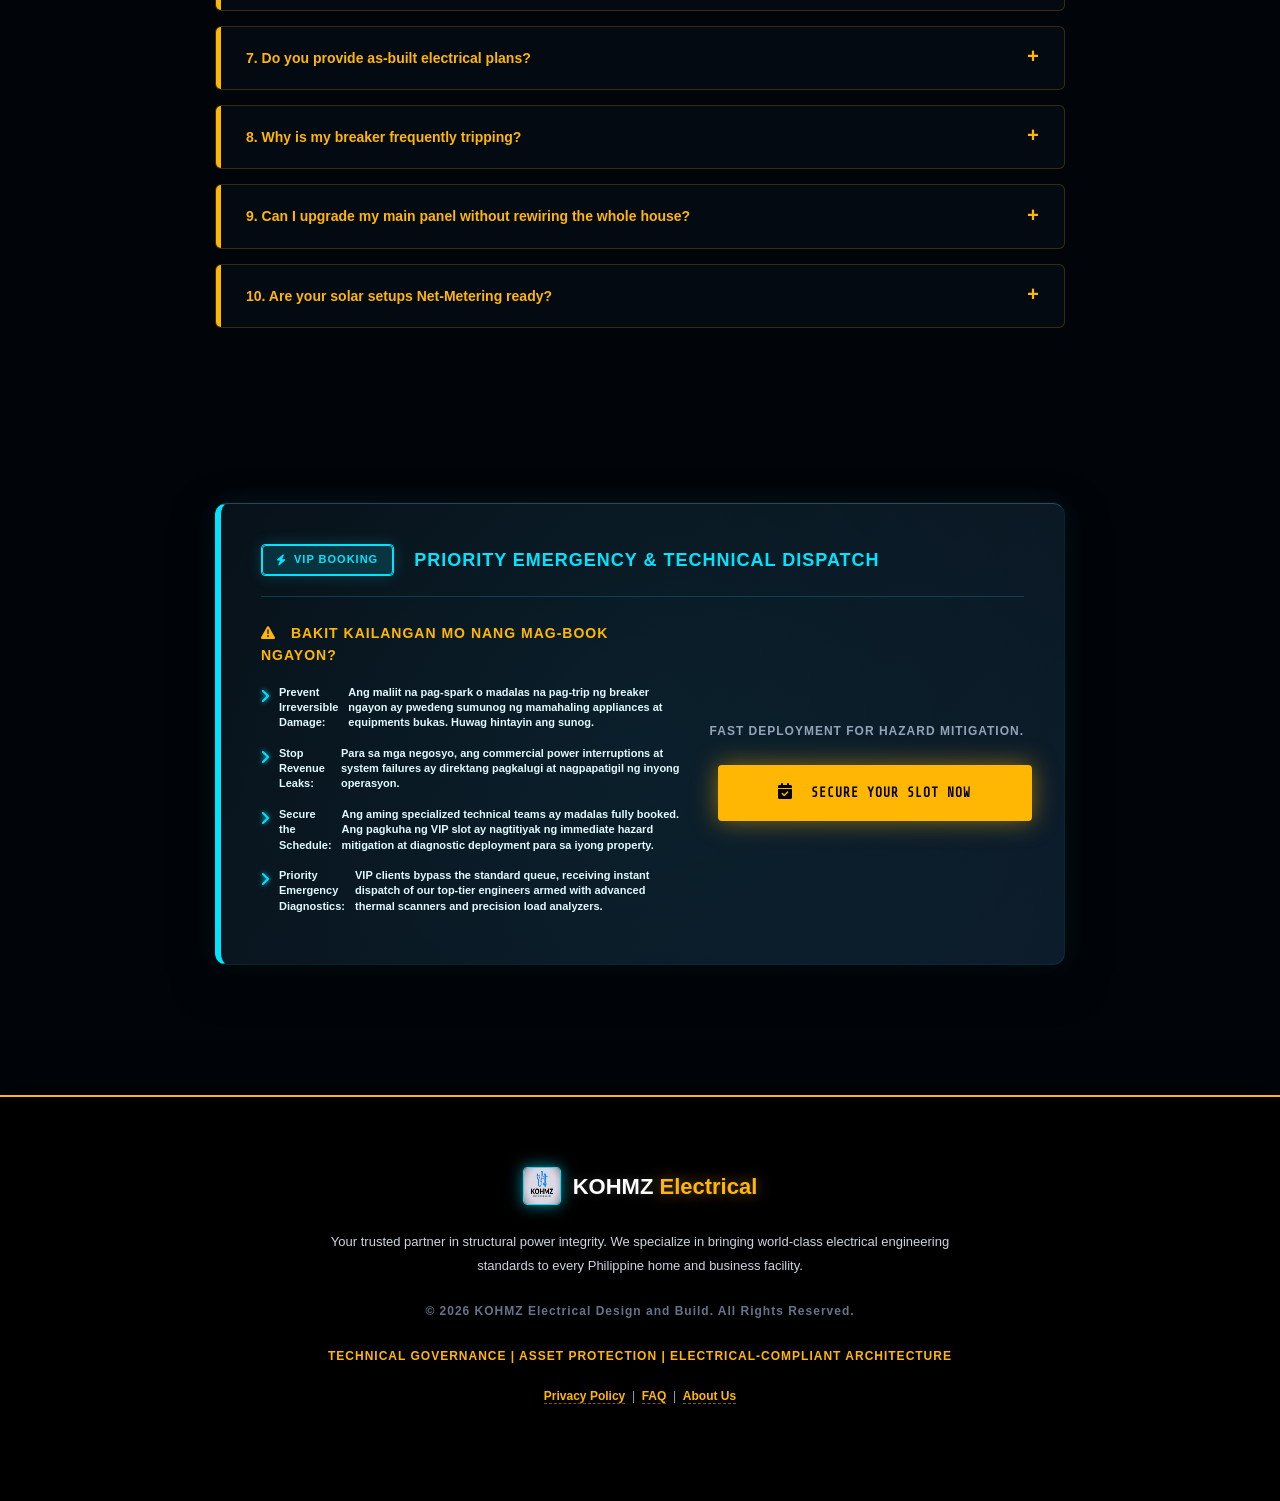
==== commit 56e0943a: "index" ====
--- a/index.html
+++ b/index.html
@@ -586,721 +586,6 @@
 </div>
 
 <script src="https://unpkg.com/aos@2.3.1/dist/aos.js"></script>
-<script>
-// ============================================================
-// KOHMZ LEXIE AI — FRONTEND V18.5.1 (SECURED MASTER FIXES)
-// ============================================================
-const WORKER_URL = "https://kohmz-ai-vault.kohmzelectrical.workers.dev/";
-const VIP_KEYWORDS = ["/pepot", "/joy", "/samsam", "/mara", "/mantha"];
-
-// 🛡️ SECURITY ADDITION: Retrieve Admin Key if saved in session
-let mySecretAdminToken = sessionStorage.getItem('admin_token') || "";
-
-// ── TypeWriter Class ─────────────────────────────────────────
-class TypeWriter {
-    constructor(txtElement, words, wait = 3000) {
-        this.txtElement = txtElement;
-        this.words = words;
-        this.txt = '';
-        this.wordIndex = 0;
-        this.wait = parseInt(wait, 10);
-        this.type();
-        this.isDeleting = false;
-    }
-    type() {
-        const current = this.wordIndex % this.words.length;
-        const fullTxt = this.words[current];
-        if (this.isDeleting) {
-            this.txt = fullTxt.substring(0, this.txt.length - 1);
-        } else {
-            this.txt = fullTxt.substring(0, this.txt.length + 1);
-        }
-        this.txtElement.innerHTML = `<span class="txt">${this.txt}</span>`;
-        let typeSpeed = 100;
-        if (this.isDeleting) typeSpeed /= 2;
-        if (!this.isDeleting && this.txt === fullTxt) {
-            typeSpeed = this.wait;
-            this.isDeleting = true;
-        } else if (this.isDeleting && this.txt === '') {
-            this.isDeleting = false;
-            this.wordIndex++;
-            typeSpeed = 500;
-        }
-        setTimeout(() => this.type(), typeSpeed);
-    }
-}
-
-// ── Mute Logic ───────────────────────────────────────────────
-let isMuted = localStorage.getItem('lexie_muted') === 'true';
-function applyMuteUI() {
-    const btn = document.getElementById('muteBtn');
-    if (btn) btn.innerText = isMuted ? '🔇' : '🔊';
-}
-window.toggleMute = function() {
-    isMuted = !isMuted;
-    localStorage.setItem('lexie_muted', isMuted);
-    applyMuteUI();
-    if (isMuted && window.speechSynthesis) window.speechSynthesis.cancel();
-};
-applyMuteUI();
-
-// ── Turnstile Logic ──────────────────────────────────────────
-let currentTurnstileToken = "";
-let messageCount = parseInt(sessionStorage.getItem('msg_count')) || 0;
-
-window.onTurnstileSuccess = function(token) {
-    currentTurnstileToken = token;
-    const btn = document.getElementById('mainSendBtn');
-    if (btn) { btn.disabled = false; btn.style.opacity = "1"; btn.innerHTML = '<i class="fas fa-paper-plane"></i>'; }
-};
-
-window.resetTurnstile = function() {
-    if (typeof turnstile !== 'undefined' && turnstile.reset && !isGodMode) {
-        currentTurnstileToken = "";
-        turnstile.reset();
-        const btn = document.getElementById('mainSendBtn');
-        if (btn) { btn.disabled = true; btn.style.opacity = "0.5"; btn.innerHTML = '<i class="fas fa-shield-alt"></i>'; }
-    }
-};
-
-// ── Memory Logic ─────────────────────────────────────────────
-let userId = localStorage.getItem('kohmz_uuid');
-if (!userId) { userId = 'user-' + Math.random().toString(36).substr(2, 9); localStorage.setItem('kohmz_uuid', userId); }
-
-let isGodMode = localStorage.getItem('isGod') === 'true';
-let godName = localStorage.getItem('god_name') || "";
-
-let lexieMemory = [];
-let memoryStorage = sessionStorage; // 🛡️ SECURED: Palaging naka-session storage para mabura kapag kinlose ang tab
-try { lexieMemory = JSON.parse(memoryStorage.getItem('lexie_memory')) || []; } catch(e) { lexieMemory = []; }
-// Cleanup para sa naiwan na bug dati:
-localStorage.removeItem('lexie_memory');
-let currentImageData = null;
-
-function applyGodModeUI() {
-    document.getElementById("dragHint").innerText = "👑 IMMORTAL MODE";
-    document.getElementById("dragHint").classList.add('god-mode-tag');
-    const tsCont = document.getElementById("cf-turnstile-container");
-    if (tsCont) tsCont.style.display = "none";
-    const btn = document.getElementById('mainSendBtn');
-    if (btn) { btn.disabled = false; btn.style.opacity = "1"; btn.innerHTML = '<i class="fas fa-paper-plane"></i>'; }
-    document.getElementById("chatHeader").firstElementChild.textContent = `LEXIE AI: IMMORTAL (${godName}) 👑`;
-}
-if (isGodMode) applyGodModeUI();
-
-// 🛡️ SECURITY UPDATE: Clear secret token on exit
-window.exitGodMode = function() {
-    if (!isGodMode) return;
-    isGodMode = false; godName = "";
-    
-    // 1. Clear security keys
-    mySecretAdminToken = "";
-    sessionStorage.removeItem('admin_token');
-    localStorage.removeItem('isGod'); 
-    localStorage.removeItem('god_name');
-
-    // 2. 🛡️ SECURED: WIPE CHAT MEMORY AND CLEAR SCREEN
-    lexieMemory = [];
-    sessionStorage.removeItem('lexie_memory');
-    document.getElementById("chatBody").innerHTML = ""; // Binubura nito ang mga text sa screen mo
-    
-    // 3. Reset UI
-    document.getElementById("dragHint").innerText = "⚡ KOHMZ Lexie Pro";
-    document.getElementById("dragHint").classList.remove('god-mode-tag');
-    const tsCont = document.getElementById("cf-turnstile-container");
-    if (tsCont) tsCont.style.display = "flex";
-    document.getElementById("chatHeader").firstElementChild.textContent = "LEXIE AI: SYSTEM ACTIVE";
-    resetTurnstile();
-    
-    // 4. Magpakita ng bagong malinis na chat
-    appendBubble("bot", "Immortal Mode deactivated. Session memory wiped. Returning to standard protocol.");
-};
-
-// ── Bubble Helper ────────────────────────────────────────────
-function escapeHTML(str) {
-    if (!str) return "";
-    return str.replace(/[&<>'"]/g, tag => ({'&':'&amp;','<':'&lt;','>':'&gt;',"'":'&#39;','"':'&quot;'}[tag]));
-}
-
-function appendBubble(role, htmlContent, rawTextForTTS) {
-    const t = document.getElementById("chatBody");
-    const b = document.createElement("div");
-    b.className = "chat-bubble";
-    if (role === "user") {
-        b.style.cssText = "background:rgba(0,229,255,0.1);align-self:flex-end;border-right:3px solid var(--neon-gold);border-left:none;color:#fff;padding:12px;border-radius:12px 0 12px 12px;margin-bottom:5px;text-align:right;white-space:pre-wrap;";
-        b.textContent = "YOU: " + htmlContent; 
-    } else {
-        b.style.cssText = "border-left:3px solid var(--cyber-blue);white-space:pre-wrap;";
-        b.innerHTML = "Lexie: " + htmlContent;
-        if (rawTextForTTS) {
-            const audioDiv = document.createElement("div");
-            audioDiv.style.cssText = "margin-top:10px;border-top:1px dashed rgba(0,229,255,0.3);padding-top:8px;";
-            const audioBtn = document.createElement("button");
-            audioBtn.style.cssText = "background:none;border:none;color:var(--neon-gold);cursor:pointer;font-family:'Share Tech Mono';font-size:11px;padding:0;";
-            audioBtn.innerHTML = '<i class="fas fa-volume-up"></i> Play Audio';
-            const capturedText = rawTextForTTS; 
-            audioBtn.onclick = () => { if(isMuted) toggleMute(); window.speakText(capturedText); };
-            audioDiv.appendChild(audioBtn);
-            b.appendChild(audioDiv);
-        }
-    }
-    t.appendChild(b);
-    setTimeout(() => { t.scrollTop = t.scrollHeight; }, 100); 
-    return b;
-}
-
-// ── Load Initial State ───────────────────────────────────────
-window.addEventListener('load', () => {
-    const t = document.getElementById("chatBody");
-    if (lexieMemory.length === 0) {
-        appendBubble("bot", "Good day! I'm your sweet companion and expert assistant for KOHMZ Electrical. Lexie at your service! I can read images and save your quotes. Paano kita matutulungan boss?");
-    } else {
-        lexieMemory.forEach(m => {
-            if (m.role === "system") return;
-            const isUser = m.role === "user";
-            const safeContent = escapeHTML(m.content).replace(/\[SYSTEM NOTE.*?\]/g, "[Image Attached]");
-            if (isUser) {
-                appendBubble("user", safeContent);
-            } else {
-                const b = document.createElement("div");
-                b.className = "chat-bubble";
-                b.style.cssText = "border-left:3px solid var(--cyber-blue);";
-                b.textContent = "Lexie: " + m.content;
-                t.appendChild(b);
-            }
-        });
-        t.scrollTop = t.scrollHeight;
-    }
-
-    let currentPageName = document.title.split('|')[0].trim() || "kabilang page";
-    let lastPage = sessionStorage.getItem('kohmz_last_page');
-    if (lastPage && lastPage !== currentPageName && lexieMemory.length > 0) {
-        setTimeout(() => { appendBubble("bot", `Uy boss, napadaan ka pala dito sa ${escapeHTML(currentPageName)}! May napusuan ka bang service natin dito? I-chat mo lang ako ha!`); }, 1500);
-    }
-    sessionStorage.setItem('kohmz_last_page', currentPageName);
-});
-
-// ── Main Ask Lexie Function ──────────────────────────────────
-window.askLexie = async function() {
-    const inputEl = document.getElementById("userQuery");
-    const t = document.getElementById("chatBody");
-    const n = inputEl.value.trim();
-    if (!n && !currentImageData) return;
-
-    // 🛡️ SECURITY UPDATE: Better Keyword Detection
-    const isVIPAttempt = VIP_KEYWORDS.some(keyword => n.toLowerCase().startsWith(keyword));
-    
-    // 🛡️ SECURITY UPDATE: Invisible Password Prompt
-    if (isVIPAttempt && mySecretAdminToken === "") {
-        mySecretAdminToken = prompt("🔒 VIP COMMAND DETECTED.\nPlease enter the Master Key:");
-        
-        if (!mySecretAdminToken) {
-            appendBubble("bot", "⚠️ Command canceled: Master Key is required for VIP Access.");
-            return; // Stop execution
-        }
-        
-        sessionStorage.setItem('admin_token', mySecretAdminToken);
-    }
-    
-    if (!isGodMode && !isVIPAttempt) {
-        if (messageCount >= 2 && !currentTurnstileToken) {
-            appendBubble("bot", "⚠️ Boss, paki-check muna yung security box (I am not a robot) sa ibaba para makapag-tuloy tayo.");
-            return;
-        }
-        messageCount++;
-        sessionStorage.setItem('msg_count', messageCount);
-    }
-
-    appendBubble("user", n || "[Image Attached]");
-    inputEl.value = "";
-
-    lexieMemory.push({ role: "user", content: n || "[Image Sent]" });
-    if (lexieMemory.length > 15) lexieMemory = lexieMemory.slice(-15);
-    memoryStorage.setItem('lexie_memory', JSON.stringify(lexieMemory));
-
-    const loadId = "load-" + Date.now();
-    const loadBubble = document.createElement("div");
-    loadBubble.className = "chat-bubble";
-    loadBubble.id = loadId;
-    loadBubble.style.borderLeft = "3px solid var(--cyber-blue)";
-    loadBubble.innerHTML = 'Lexie is analyzing<span class="typing-dots"><span>.</span><span>.</span><span>.</span></span>';
-    t.appendChild(loadBubble); t.scrollTop = t.scrollHeight;
-
-    try {
-        const response = await fetch(WORKER_URL, {
-            method: "POST",
-            headers: { "Content-Type": "application/json" },
-            body: JSON.stringify({
-                message: n,
-                image: currentImageData,
-                name: godName || "Web Client",
-                userId: userId,
-                pageData: document.getElementById("main-content")?.innerText?.substring(0, 1500) || "",
-                history: lexieMemory.slice(-8),
-                turnstileToken: currentTurnstileToken,
-                vipName: godName,
-                adminToken: mySecretAdminToken // 🛡️ SECURED: Sent safely in payload
-            })
-        });
-
-        const result = await response.json();
-        document.getElementById(loadId)?.remove();
-
-        if (result.god_mode_activated) {
-            isGodMode = true;
-            if (result.god_name) { godName = result.god_name; localStorage.setItem('god_name', godName); }
-            localStorage.setItem('isGod', 'true');
-            applyGodModeUI();
-        }
-
-        if (result.code_red) {
-            document.body.classList.add("mode-red");
-            setTimeout(() => document.body.classList.remove("mode-red"), 6000);
-            
-            document.getElementById("chatWindow").classList.add("code-red-active");
-            const header = document.getElementById("chatHeader");
-            header.style.color = "#e11d48";
-            header.firstElementChild.textContent = "⚠️ CODE RED DETECTED";
-            
-            // If they entered the wrong password
-            if (result.ai_answer.includes("SECURITY ALERT")) {
-                mySecretAdminToken = "";
-                sessionStorage.removeItem('admin_token');
-            }
-        } else {
-            document.getElementById("chatWindow").classList.remove("code-red-active");
-            const header = document.getElementById("chatHeader");
-            header.style.color = "var(--cyber-blue)";
-            header.firstElementChild.textContent = isGodMode ? `LEXIE AI: IMMORTAL (${godName}) 👑` : "LEXIE AI: SYSTEM ACTIVE";
-            
-            if (result.quote_ready || result.has_estimate || result.has_agreement) {
-                document.body.classList.add("mode-gold");
-                setTimeout(() => document.body.classList.remove("mode-gold"), 6000);
-            }
-        }
-
-        const rawAiReply = result.ai_answer || "Error processing request.";
-        let displayHtml = escapeHTML(rawAiReply);
-        let textToSpeak = rawAiReply;
-
-        if (result.code_red && !result.ai_answer.includes("SECURITY ALERT")) {
-             displayHtml += `<br><br><a href="tel:09266174131" class="btn-pdf" style="background:#e11d48;color:#fff;"><i class="fas fa-phone"></i> CALL KOHMZ NOW</a>`;
-        }
-
-        if (result.has_estimate && !result.code_red) {
-            const cleanDataForPDF = result.pdf_data
-                .replace(/\*\*/g, '').replace(/\*/g, '')
-                .replace(/₱/g, 'PHP ')
-                .replace(/[\u{1F000}-\u{1FFFF}\u{2600}-\u{27BF}\u{FE00}-\u{FE0F}\u{1F900}-\u{1F9FF}\u{E0000}-\u{E007F}\u200D\u20E3]/gu, '')
-                .trim();
-            sessionStorage.setItem('lastEst', cleanDataForPDF);
-            displayHtml += `<br><br><button id="dlPdfBtn" onclick="downloadPDF()" class="btn-pdf"><i class="fas fa-file-pdf"></i> Download Official Estimate</button>`;
-            textToSpeak += " Naihanda ko na po ang estimate natin boss, i-click niyo na lang po ang download button sa ibaba. ";
-        }
-
-        if (result.has_agreement && !result.code_red) {
-            const cleanDataForAgreement = result.agreement_data
-                .replace(/\*\*/g, '').replace(/\*/g, '')
-                .replace(/₱/g, 'PHP ')
-                .replace(/[\u{1F000}-\u{1FFFF}\u{2600}-\u{27BF}\u{FE00}-\u{FE0F}\u{1F900}-\u{1F9FF}\u{E0000}-\u{E007F}\u200D\u20E3]/gu, '')
-                .trim();
-            sessionStorage.setItem('lastAgreement', cleanDataForAgreement);
-            displayHtml += `<br><br><button id="dlAgreeBtn" onclick="downloadAgreement()" class="btn-pdf" style="background:var(--cyber-blue);color:#000;"><i class="fas fa-file-contract"></i> Download Service Agreement</button>`;
-            textToSpeak += " Handa na rin po ang Service Agreement natin boss, i-download niyo na lang po. ";
-        }
-
-        lexieMemory.push({ role: "assistant", content: rawAiReply });
-        if (lexieMemory.length > 15) lexieMemory = lexieMemory.slice(-15);
-        memoryStorage.setItem('lexie_memory', JSON.stringify(lexieMemory));
-
-        appendBubble("bot", displayHtml, textToSpeak);
-        window.speakText(textToSpeak.replace(/\[UI_ACTION:.*?\]/g, ""));
-
-    } catch (err) {
-        const lb = document.getElementById(loadId);
-        if (lb) lb.textContent = "Lexie: Connection Firewall blocked. Please try again.";
-        resetTurnstile(); 
-    } finally {
-        clearImage();
-        if (!isGodMode && messageCount >= 2 && currentTurnstileToken) resetTurnstile(); 
-    }
-};
-
-// ── V17.3: AutoTable Premium PDF Estimate Generator (ROBUST FIX) ──────────
-window.downloadPDF = async function() {
-    const data = sessionStorage.getItem('lastEst');
-    if (!data) { alert("System Error: No estimate data found."); return; }
-    const btn = document.getElementById('dlPdfBtn');
-    if (btn) { btn.disabled = true; btn.innerHTML = '<i class="fas fa-spinner fa-spin"></i> Generating...'; btn.style.opacity = '0.6'; }
-
-    try {
-        const { jsPDF } = window.jspdf;
-        const doc = new jsPDF({ format: 'letter', unit: 'mm' });
-        const margin = 15, pageWidth = doc.internal.pageSize.getWidth(), rightAlign = pageWidth - margin;
-        const contentWidth = pageWidth - (margin * 2);
-
-        try {
-            const imgData = await new Promise((resolve) => {
-                const img = new Image(); img.crossOrigin = "Anonymous";
-                img.onload = () => { const c = document.createElement('canvas'); c.width = img.width; c.height = img.height; c.getContext('2d').drawImage(img, 0, 0); resolve(c.toDataURL('image/jpeg')); };
-                img.onerror = () => resolve(null); img.src = 'logo.jpg';
-            });
-            if (imgData) doc.addImage(imgData, 'JPEG', margin, 15, 20, 20); 
-        } catch (e) { console.log("Logo load skipped."); }
-
-        const textStartX = margin + 25;
-        doc.setFont("helvetica", "bold"); doc.setFontSize(26); doc.setTextColor(13, 27, 42);
-        doc.text("KOHMZ", textStartX, 23);
-        doc.setTextColor(255, 183, 3); doc.text("Electrical", textStartX + doc.getTextWidth("KOHMZ "), 23);
-        doc.setFont("helvetica", "bold"); doc.setFontSize(8); doc.setTextColor(100, 100, 100);
-        doc.text("TECHNICAL GOVERNANCE & POWER ARCHITECTURE", textStartX, 30);
-
-        doc.setFontSize(8); doc.setTextColor(50, 50, 50);
-        doc.text("Website: kohmzelectrical.com", rightAlign, 18, { align: "right" });
-        doc.text("FB Page: KOHMZ Electrical Design and Build", rightAlign, 23, { align: "right" });
-        doc.text("Viber / WhatsApp: 0926-617-4131", rightAlign, 28, { align: "right" });
-        
-        doc.setDrawColor(255, 183, 3); doc.setLineWidth(1.2); doc.line(margin, 40, rightAlign, 40);
-
-        doc.setFillColor(13, 27, 42); doc.rect(margin, 45, contentWidth, 10, 'F');
-        doc.setTextColor(255, 255, 255); doc.setFontSize(10);
-        doc.text(`TRACKING REF ID: ${userId}`, margin + 5, 51.5);
-        doc.text(`DATE PREPARED: ${new Date().toLocaleDateString()}`, rightAlign - 5, 51.5, { align: "right" });
-
-        doc.setTextColor(13, 27, 42); doc.setFontSize(14); doc.setFont("helvetica", "bold");
-        doc.text("OFFICIAL SERVICE ESTIMATE", pageWidth / 2, 65, { align: "center" });
-
-        let parts = data.split(/[-=]{10,}/);
-        let itemsStr = parts[0] || "";
-        let restorationStr = (parts[1] || "").trim();
-        let totalStr = (parts[2] || "").trim();
-
-        if(!totalStr && restorationStr && restorationStr.toUpperCase().includes("GRAND TOTAL")) {
-            totalStr = restorationStr;
-            restorationStr = "RESTORATION COST: TO FOLLOW (Requires On-Site Inspection).";
-        }
-
-        let rawItems = itemsStr.split('|||');
-        let tableBody = [];
-
-        rawItems.forEach(itemBlock => {
-            if(!itemBlock.trim()) return;
-            let lines = itemBlock.split('\n').map(l => l.trim()).filter(l => l);
-            let itemName = "-", qty = "-", labor = "-", mat = "-";
-            lines.forEach(line => {
-                let upperLine = line.toUpperCase();
-                if(upperLine.startsWith('ITEM:')) itemName = line.substring(5).trim();
-                else if(upperLine.startsWith('QTY:')) qty = line.substring(4).trim();
-                else if(upperLine.startsWith('LABOR COST:')) labor = line.substring(11).trim();
-                else if(upperLine.startsWith('MATERIALS COST:')) mat = line.substring(15).trim();
-            });
-            if(itemName !== "-") {
-                tableBody.push([itemName, qty, labor, mat]);
-            }
-        });
-
-        if(tableBody.length === 0 && itemsStr.trim().length > 0) {
-            tableBody.push([itemsStr.substring(0, 100) + "...", "1", "TBD", "TBD"]);
-        }
-
-        doc.autoTable({
-            startY: 70,
-            head: [['ITEM / SERVICE DESCRIPTION', 'QTY', 'LABOR COST', 'MATERIALS COST']],
-            body: tableBody,
-            theme: 'grid',
-            headStyles: { fillColor: [13, 27, 42], textColor: [255, 255, 255], fontStyle: 'bold', halign: 'center' },
-            bodyStyles: { textColor: [40, 40, 40], fontSize: 9 },
-            columnStyles: {
-                0: { cellWidth: 'auto' },
-                1: { cellWidth: 20, halign: 'center' },
-                2: { cellWidth: 35, halign: 'right' },
-                3: { cellWidth: 35, halign: 'right' }
-            },
-            margin: { left: margin, right: margin }
-        });
-
-        let finalY = doc.lastAutoTable ? doc.lastAutoTable.finalY + 10 : 80;
-        
-        if(finalY > 230) { doc.addPage(); finalY = 20; }
-        
-        doc.setFillColor(245, 245, 245);
-        doc.rect(margin, finalY, contentWidth, 12, 'F');
-        doc.setFont("helvetica", "italic"); doc.setFontSize(9); doc.setTextColor(100, 100, 100);
-        doc.text(restorationStr || "RESTORATION COST: TO FOLLOW (Requires On-Site Inspection).", margin + 5, finalY + 7.5);
-
-        finalY += 18;
-        if(finalY > 230) { doc.addPage(); finalY = 20; }
-
-        doc.setFillColor(255, 183, 3);
-        doc.rect(margin, finalY, contentWidth, 14, 'F');
-        doc.setFont("helvetica", "bold"); doc.setFontSize(12); doc.setTextColor(13, 27, 42);
-        doc.text(totalStr || "GRAND TOTAL ESTIMATE: TBD", rightAlign - 5, finalY + 9, { align: "right" });
-
-        const pageCount = doc.internal.getNumberOfPages();
-        for (let i = 1; i <= pageCount; i++) {
-            doc.setPage(i);
-            doc.setDrawColor(200, 200, 200); doc.line(margin, 260, rightAlign, 260);
-            doc.setFontSize(7); doc.setTextColor(100, 100, 100); doc.setFont("helvetica", "italic");
-            doc.text("DISCLAIMER: This document is a rough AI estimate. Final pricing is subject to a formal Technical Audit.", pageWidth/2, 265, {align:"center"});
-            doc.text("Any cancellation, abrupt changes, or additional work requested by the client will incur additional charges.", pageWidth/2, 268, {align:"center"});
-            doc.text("Restoration (masonry/painting) is strictly separate from the electrical labor fee.", pageWidth/2, 271, {align:"center"});
-        }
-
-        doc.save(`KOHMZ_Estimate_${userId.substring(0,5)}.pdf`);
-    } catch(err) {
-        console.error(err);
-        alert("Error generating PDF. The format received might be invalid.");
-    } finally {
-        if (btn) { btn.disabled = false; btn.innerHTML = '<i class="fas fa-file-pdf"></i> Download Official Estimate'; btn.style.opacity = '1'; }
-    }
-};
-
-// ── V17.3: AutoTable Premium PDF Agreement Generator (ROBUST FIX) ──────────
-window.downloadAgreement = async function() {
-    const data = sessionStorage.getItem('lastAgreement');
-    if (!data) { alert("System Error: No agreement data found."); return; }
-    const btn = document.getElementById('dlAgreeBtn');
-    if (btn) { btn.disabled = true; btn.innerHTML = '<i class="fas fa-spinner fa-spin"></i> Generating...'; btn.style.opacity = '0.6'; }
-
-    try {
-        const { jsPDF } = window.jspdf;
-        const doc = new jsPDF({ format: 'letter', unit: 'mm' });
-        const margin = 15, pageWidth = doc.internal.pageSize.getWidth(), rightAlign = pageWidth - margin;
-        const contentWidth = pageWidth - (margin * 2);
-
-        try {
-            const imgData = await new Promise((resolve) => {
-                const img = new Image(); img.crossOrigin = "Anonymous";
-                img.onload = () => { const c = document.createElement('canvas'); c.width = img.width; c.height = img.height; c.getContext('2d').drawImage(img, 0, 0); resolve(c.toDataURL('image/jpeg')); };
-                img.onerror = () => resolve(null); img.src = 'logo.jpg';
-            });
-            if (imgData) doc.addImage(imgData, 'JPEG', margin, 15, 20, 20); 
-        } catch (e) { console.log("Logo load skipped"); }
-
-        const textStartX = margin + 25;
-        doc.setFont("helvetica", "bold"); doc.setFontSize(26); doc.setTextColor(13, 27, 42);
-        doc.text("KOHMZ", textStartX, 23);
-        doc.setTextColor(255, 183, 3); doc.text("Electrical", textStartX + doc.getTextWidth("KOHMZ "), 23);
-        doc.setFont("helvetica", "bold"); doc.setFontSize(8); doc.setTextColor(100, 100, 100);
-        doc.text("TECHNICAL GOVERNANCE & POWER ARCHITECTURE", textStartX, 30);
-
-        doc.setFontSize(8); doc.setTextColor(50, 50, 50);
-        doc.text("Website: kohmzelectrical.com", rightAlign, 18, { align: "right" });
-        doc.text("FB Page: KOHMZ Electrical Design and Build", rightAlign, 23, { align: "right" });
-        doc.text("Viber / WhatsApp: 0926-617-4131", rightAlign, 28, { align: "right" });
-        
-        doc.setDrawColor(255, 183, 3); doc.setLineWidth(1.2); doc.line(margin, 40, rightAlign, 40);
-
-        doc.setFillColor(13, 27, 42); doc.rect(margin, 45, contentWidth, 10, 'F');
-        doc.setTextColor(255, 255, 255); doc.setFontSize(10);
-        doc.text(`TRACKING REF ID: ${userId}`, margin + 5, 51.5);
-        doc.text(`DATE PREPARED: ${new Date().toLocaleDateString()}`, rightAlign - 5, 51.5, { align: "right" });
-
-        doc.setTextColor(13, 27, 42); doc.setFontSize(14); doc.setFont("helvetica", "bold");
-        doc.text("OFFICIAL SERVICE AGREEMENT", pageWidth / 2, 65, { align: "center" });
-
-        doc.setFont("helvetica", "normal"); doc.setFontSize(10); doc.setTextColor(40, 40, 40);
-        
-        let lines = [];
-        if (data && typeof data === 'string') {
-            lines = doc.splitTextToSize(data, contentWidth - 10);
-        } else {
-            lines = ["Data format error occurred."];
-        }
-        
-        let cursorY = 75;
-        let boxStartY = 55;
-        const lineHeight = 5.5;
-        const pageMaxY = 240; 
-
-        for (let i = 0; i < lines.length; i++) {
-            if (cursorY + lineHeight > pageMaxY) {
-                doc.setDrawColor(13, 27, 42); doc.setLineWidth(0.3);
-                doc.rect(margin, boxStartY, contentWidth, cursorY - boxStartY + 5, 'S');
-                doc.setDrawColor(200, 200, 200); doc.line(margin, 255, rightAlign, 255);
-                doc.setFontSize(7); doc.setTextColor(100, 100, 100); doc.setFont("helvetica", "italic");
-                doc.text("DISCLAIMER: This document is an AI-generated Service Agreement. Final approval required upon site visit.", pageWidth/2, 260, {align:"center"});
-                doc.addPage();
-                boxStartY = 20;
-                cursorY = 30;
-                doc.setFont("helvetica", "bold"); doc.setFontSize(10); doc.setTextColor(13, 27, 42);
-                doc.text("KOHMZ ELECTRICAL - AGREEMENT CONTINUATION", margin, boxStartY - 5);
-                doc.setFont("helvetica", "normal"); doc.setFontSize(10); doc.setTextColor(40, 40, 40);
-            }
-            doc.text(lines[i], margin + 5, cursorY);
-            cursorY += lineHeight;
-        }
-        
-        doc.setDrawColor(13, 27, 42); doc.setLineWidth(0.3);
-        doc.rect(margin, boxStartY, contentWidth, cursorY - boxStartY + 5, 'S');
-        doc.setDrawColor(200, 200, 200); doc.line(margin, pageMaxY, rightAlign, pageMaxY);
-        doc.setFontSize(7); doc.setTextColor(100, 100, 100); doc.setFont("helvetica", "italic");
-        doc.text("DISCLAIMER: This document is an AI-generated Service Agreement. Final approval required upon site visit.", pageWidth/2, pageMaxY + 5, {align:"center"});
-        doc.text("Any cancellation, abrupt changes, or additional work requested by the client will incur additional charges.", pageWidth/2, pageMaxY + 8, {align:"center"});
-
-        doc.save(`KOHMZ_Agreement_${userId.substring(0,5)}.pdf`);
-    } catch(err) {
-        console.error(err);
-        alert("Error generating Agreement PDF. The format received might be invalid.");
-    } finally {
-        if (btn) { btn.disabled = false; btn.innerHTML = '<i class="fas fa-file-contract"></i> Download Service Agreement'; btn.style.opacity = '1'; }
-    }
-};
-
-// ── Images, Audio, Misc ───────────────────────────────────────
-function handleImage(input) {
-    if (input.files && input.files[0]) {
-        if (input.files[0].size > 5 * 1024 * 1024) { 
-            const chat = document.getElementById("chatWindow");
-            if (chat.style.display !== "flex") chat.style.display = "flex";
-            appendBubble("bot", "⚠️ Boss, masyadong malaki yung image! Hanggang 5MB lang po sana para hindi mag-freeze ang system."); 
-            input.value = null; 
-            return; 
-        }
-        const reader = new FileReader();
-        reader.onload = (e) => {
-            const img = new Image(); img.onload = () => {
-                const canvas = document.createElement('canvas'); let width = img.width, height = img.height;
-                if (width > 500) { height = Math.round((height * 500) / width); width = 500; }
-                canvas.width = width; canvas.height = height; canvas.getContext('2d').drawImage(img, 0, 0, width, height);
-                currentImageData = canvas.toDataURL('image/jpeg', 0.6).split(',')[1];
-                document.getElementById("prev-img").src = canvas.toDataURL('image/jpeg', 0.6);
-                document.getElementById("vision-preview").style.display = "flex";
-            }; img.src = e.target.result;
-        }; reader.readAsDataURL(input.files[0]);
-    }
-}
-function clearImage() { currentImageData = null; document.getElementById("vision-preview").style.display = "none"; document.getElementById("imgInput").value = null; document.getElementById("cameraInput").value = null; }
-
-window.startDictation = function() {
-    if (window.hasOwnProperty('webkitSpeechRecognition') || window.hasOwnProperty('SpeechRecognition')) {
-        const recognition = new (window.SpeechRecognition || window.webkitSpeechRecognition)(); recognition.lang = 'en-PH';
-        recognition.onstart = () => document.getElementById('micBtn').classList.add('mic-active');
-        recognition.onresult = (e) => { document.getElementById('userQuery').value = e.results[0][0].transcript; askLexie(); };
-        recognition.onend = () => document.getElementById('micBtn').classList.remove('mic-active');
-        recognition.start();
-    } else { appendBubble("bot", "Sorry boss, Voice Input is not supported sa browser mo."); }
-};
-window.sendQuickReply = function(text) { document.getElementById('userQuery').value = text; askLexie(); };
-window.openViber = function() { window.location.href = 'viber://chat?number=%2B639266174131'; setTimeout(() => { if (!document.hidden) window.open('https://www.viber.com/', '_blank'); }, 2500); };
-
-let speechQueue = [], isSpeaking = false;
-window.speakText = function(text) {
-    if (!window.speechSynthesis || isMuted) return;
-    let cleanText = text.replace(/\[CALENDAR:.*?\]/g, '').replace(/\*/g, '').replace(/&lt;/g, '<').replace(/&gt;/g, '>').replace(/&amp;/g, '&');
-    let sentences = cleanText.match(/[^.!?]+[.!?]+/g) || [cleanText];
-    speechQueue.push(...sentences);
-    if (!isSpeaking) processSpeechQueue();
-};
-function processSpeechQueue() {
-    if (speechQueue.length === 0 || isMuted) { isSpeaking = false; return; }
-    isSpeaking = true; let sentence = speechQueue.shift().trim();
-    if (!sentence) { processSpeechQueue(); return; }
-    let utterance = new SpeechSynthesisUtterance(sentence);
-    let voices = window.speechSynthesis.getVoices();
-    let voice = voices.find(v => v.name.includes("Samantha") || v.name.includes("Aria") || v.name.includes("Google US English") || v.name.includes("Female") || v.name.includes("Enhanced")) || voices[0];
-    if (voice) utterance.voice = voice; utterance.lang = "en-US"; utterance.pitch = 1.15; utterance.rate = 0.85;
-    utterance.onend = () => processSpeechQueue(); 
-    utterance.onerror = () => { console.warn("TTS Error"); processSpeechQueue(); }; 
-    try { window.speechSynthesis.speak(utterance); } catch(e) { processSpeechQueue(); }
-}
-
-// ── Event Listeners ───────────────────────────────────────────
-document.addEventListener("DOMContentLoaded", () => {
-    if (typeof AOS !== "undefined") AOS.init({ duration: 800, once: true, offset: 50 });
-    const inputEl = document.getElementById("userQuery");
-    
-    if (inputEl) {
-        inputEl.addEventListener("keydown", (e) => { if (e.key === "Enter" && !e.shiftKey) { e.preventDefault(); askLexie(); } });
-        inputEl.addEventListener("focus", () => { setTimeout(() => { const t = document.getElementById("chatBody"); t.scrollTop = t.scrollHeight; }, 300); });
-    }
-
-    document.getElementById("mobile-menu")?.addEventListener("click", () => document.getElementById("nav-list")?.classList.toggle("active"));
-
-    let mIdx = 0; const mainText = "INTEGRATED POWER ARCHITECTURE & ";
-    const typeHero = () => { 
-        if(mIdx < mainText.length){ 
-            document.getElementById("main-typewriter-text").innerHTML += mainText.charAt(mIdx++); 
-            setTimeout(typeHero, 60); 
-        } else {
-            const txtElement = document.querySelector('.txt-type');
-            if(txtElement && !txtElement.classList.contains('started')) {
-                txtElement.classList.add('started');
-                const words = JSON.parse(txtElement.getAttribute('data-words'));
-                const wait = txtElement.getAttribute('data-wait');
-                new TypeWriter(txtElement, words, wait);
-            }
-        }
-    };
-    typeHero();
-
-    const techWords = ["TECHNICAL GOVERNANCE", "PEC-COMPLIANT ARCHITECTURE", "24/7 SPECIALIST RESPONSE", "RESIDENTIAL & COMMERCIAL MASTERY"];
-    let tbIdx = 0, charIdx = 0, isDel = false;
-    function typeBar() {
-        const el = document.getElementById("electric-typewriter"); if(!el) return;
-        const word = techWords[tbIdx];
-        el.innerText = isDel ? word.substring(0, charIdx--) : word.substring(0, charIdx++);
-        if (!isDel && charIdx === word.length + 1) { isDel = true; setTimeout(typeBar, 2000); }
-        else if (isDel && charIdx === 0) { isDel = false; tbIdx = (tbIdx + 1) % techWords.length; setTimeout(typeBar, 500); }
-        else { setTimeout(typeBar, isDel ? 30 : 60); }
-    }
-    typeBar();
-
-    const wrap = document.getElementById("draggableBot"), toggle = document.getElementById("botToggle");
-    let isDrag = false, startX, startY, xOff = 0, yOff = 0;
-    
-    toggle.addEventListener("mousedown", e => { isDrag = true; startX = e.clientX - xOff; startY = e.clientY - yOff; });
-    window.addEventListener("mousemove", e => { if (isDrag) { xOff = e.clientX - startX; yOff = e.clientY - startY; wrap.style.transform = `translate3d(${xOff}px, ${yOff}px, 0)`; } });
-    window.addEventListener("mouseup", () => isDrag = false);
-    
-    toggle.addEventListener("touchstart", e => { isDrag = true; startX = e.touches[0].clientX - xOff; startY = e.touches[0].clientY - yOff; }, {passive: true});
-    window.addEventListener("touchmove", e => { if (isDrag) { xOff = e.touches[0].clientX - startX; yOff = e.touches[0].clientY - startY; wrap.style.transform = `translate3d(${xOff}px, ${yOff}px, 0)`; e.preventDefault(); } }, {passive: false});
-    window.addEventListener("touchend", () => isDrag = false);
-
-    toggle.addEventListener("click", () => { if(!isDrag) window.toggleBotWindow(); });
-
-    document.querySelectorAll('.nav-links li.dropdown .dropbtn').forEach(btn => {
-        btn.addEventListener('click', function(e) { if (window.innerWidth <= 992) { e.preventDefault(); this.parentElement.classList.toggle('open'); } });
-    });
-    
-    const readBtn = document.getElementById("readPageBtn");
-    if (readBtn) {
-        readBtn.addEventListener("click", function() {
-            if (window.isReadingPage || window.speechSynthesis.speaking) {
-                window.speechSynthesis.cancel(); speechQueue = []; isSpeaking = false; window.isReadingPage = false; readBtn.innerHTML = '<i class="fas fa-volume-up"></i>'; return;
-            }
-            const main = document.getElementById("main-content"); if (!main) return;
-            let text = main.innerText.replace(/\n+/g, ". ").replace(/SECURE TECHNICAL AUDIT|OFFICIAL UPDATES|VIEW CAPABILITIES|SECURE YOUR SLOT NOW/g, "");
-            window.isReadingPage = true; readBtn.innerHTML = '<i class="fas fa-volume-mute"></i>'; window.speakText("Welcome to KOHMZ Electrical... " + text);
-        });
-    }
-});
-
-window.toggleBotWindow = function() {
-    const win = document.getElementById("chatWindow"), hint = document.getElementById("dragHint"), btn = document.getElementById("readPageBtn");
-    if (isSpeaking || window.speechSynthesis.speaking) { window.speechSynthesis.cancel(); speechQueue = []; isSpeaking = false; if (btn) btn.innerHTML = '<i class="fas fa-volume-up"></i>'; window.isReadingPage = false; }
-    if (win.style.display === "flex") { win.style.display = "none"; if (hint) hint.innerHTML = isGodMode ? "👑 IMMORTAL MODE" : "⚡ KOHMZ Lexie Pro"; } 
-    else { win.style.display = "flex"; if (hint) hint.innerHTML = isGodMode ? "👑 IMMORTAL MODE" : "🖐️ Drag to Move"; }
-};
-
-function triggerExitIntent() {
-    if (isGodMode || sessionStorage.getItem('exit_offered')) return;
-    const chat = document.getElementById("chatWindow");
-    if (chat.style.display !== "flex") { chat.style.display = "flex"; const hint = document.getElementById("dragHint"); if (hint) hint.innerHTML = "🖐️ Drag to Move"; }
-    appendBubble("bot", "Wait lang boss! Aalis ka na agad? Baka gusto mo munang magpa-schedule ng quick Technical Audit natin? Sayang ang oras, libre lang magtanong! 😊");
-    sessionStorage.setItem('exit_offered', 'true');
-    if (window.speechSynthesis && !isMuted) window.speakText("Wait lang boss! Aalis ka na agad? Baka gusto mo munang magpa-schedule ng quick Technical Audit natin?");
-}
-document.addEventListener("mouseleave", (e) => { if (e.clientY < 0) triggerExitIntent(); });
-document.addEventListener("visibilitychange", () => { if (document.visibilityState === 'hidden') triggerExitIntent(); });
-let lastScrollTop = 0, lastScrollTime = Date.now();
-window.addEventListener("scroll", () => { 
-    let st = window.pageYOffset || document.documentElement.scrollTop; 
-    let now = Date.now(), timeDiff = now - lastScrollTime; 
-    if (st < lastScrollTop - 250 && timeDiff < 100) triggerExitIntent(); 
-    lastScrollTop = st <= 0 ? 0 : st; 
-    lastScrollTime = now; 
-}, { passive: true });
-</script>
+<script src="lexie.js"></script>
 </body>
 </html>
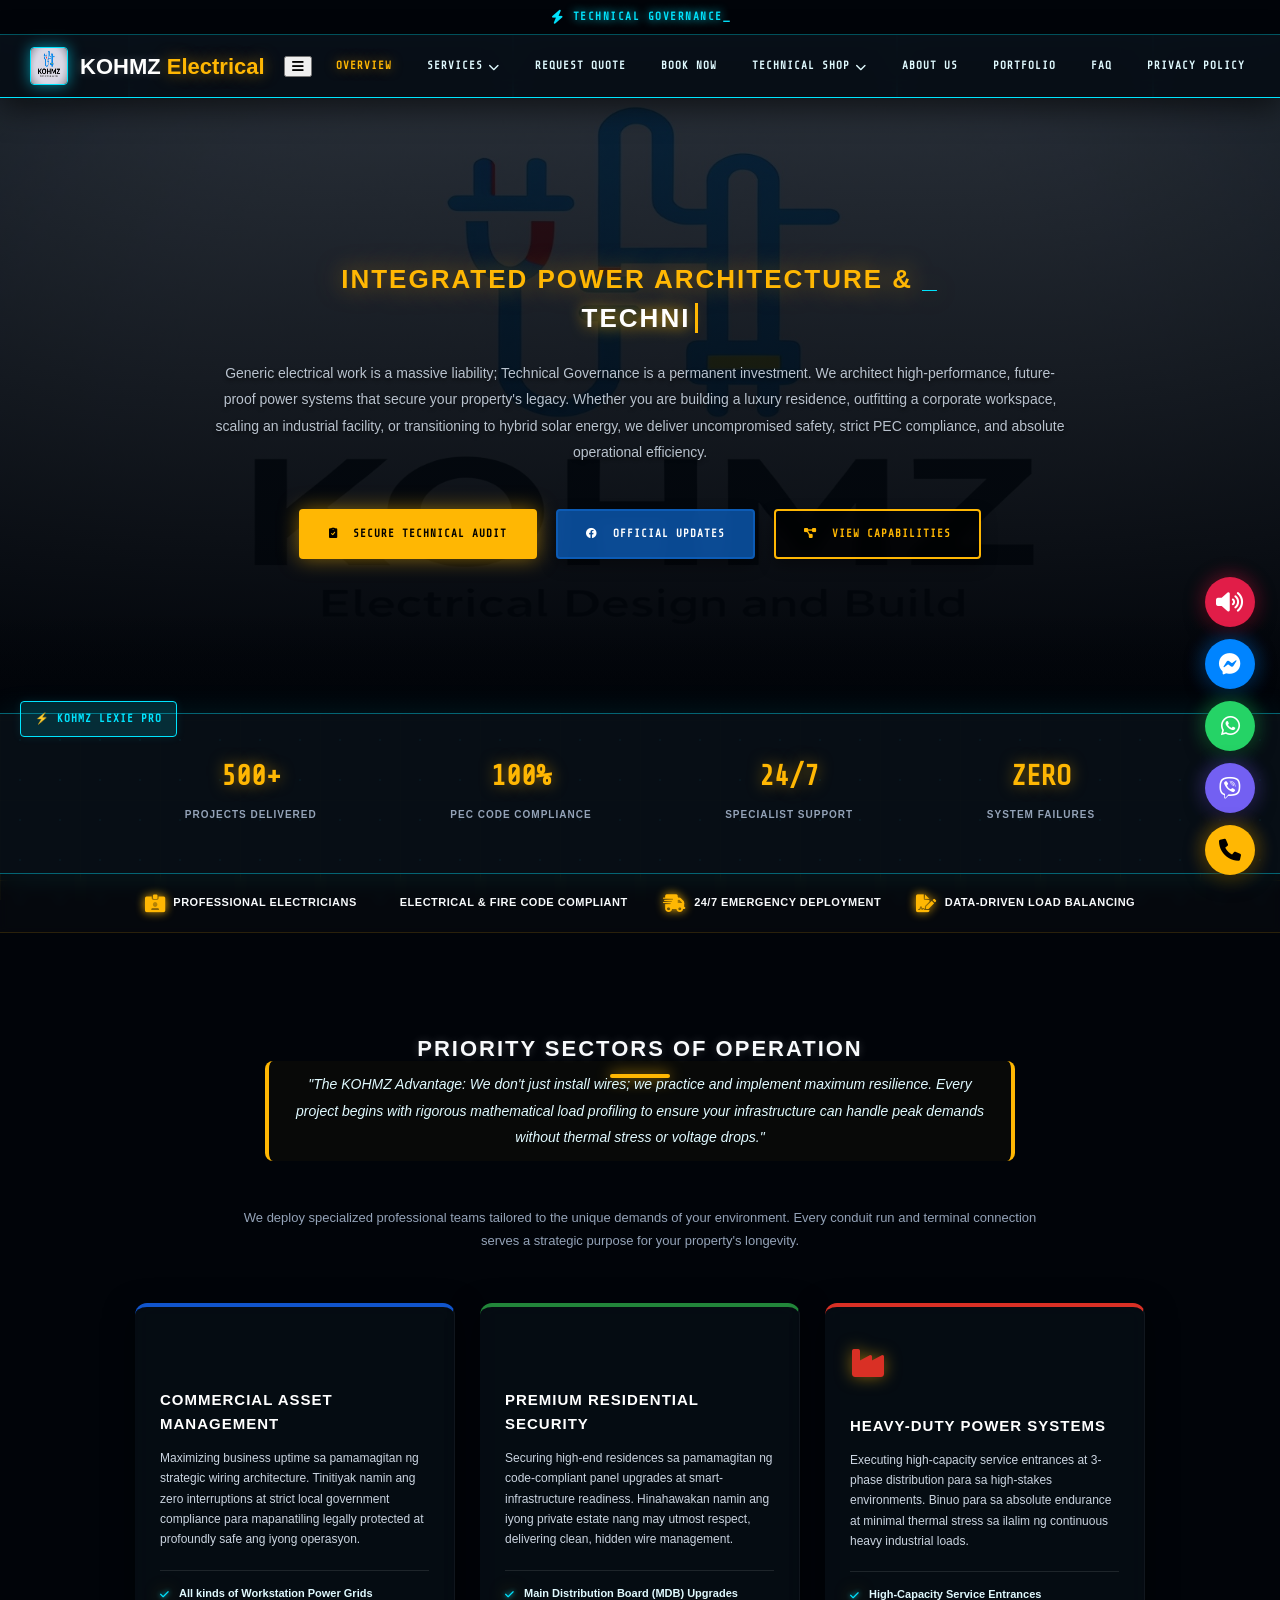
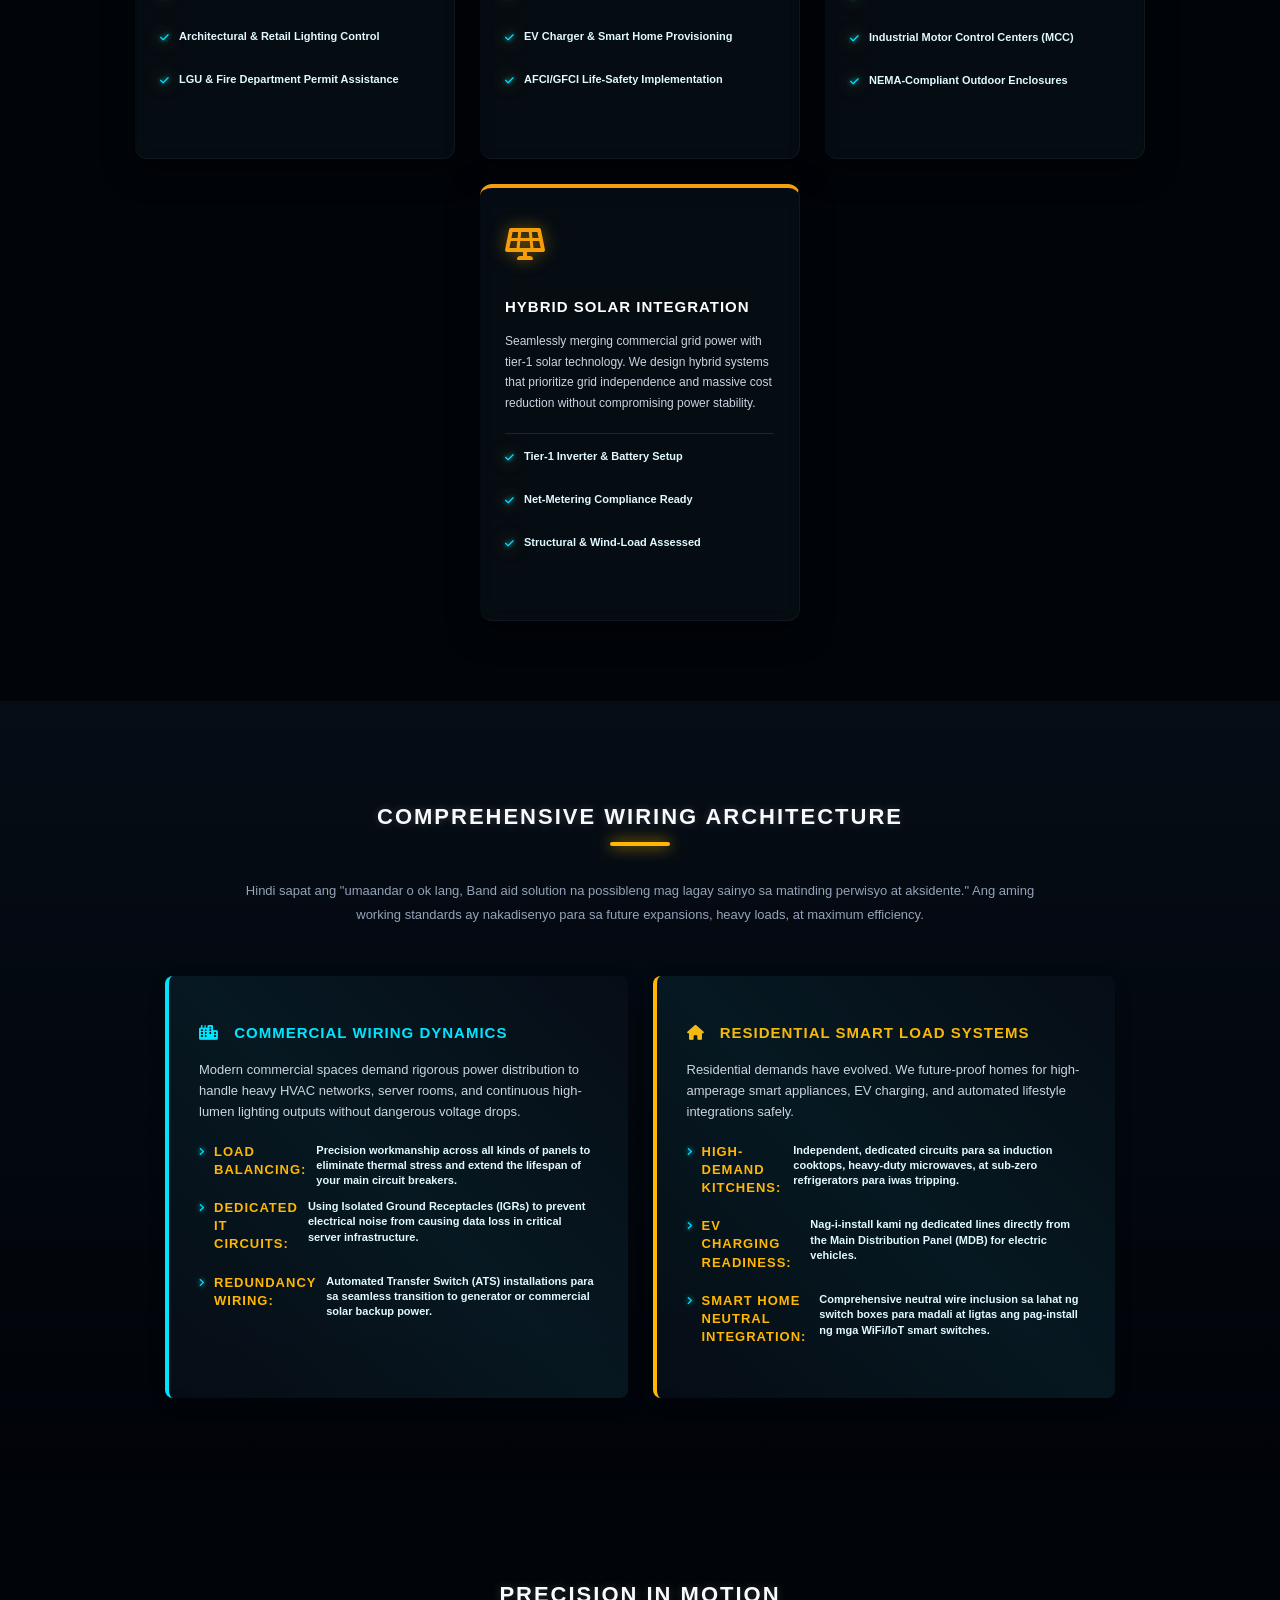
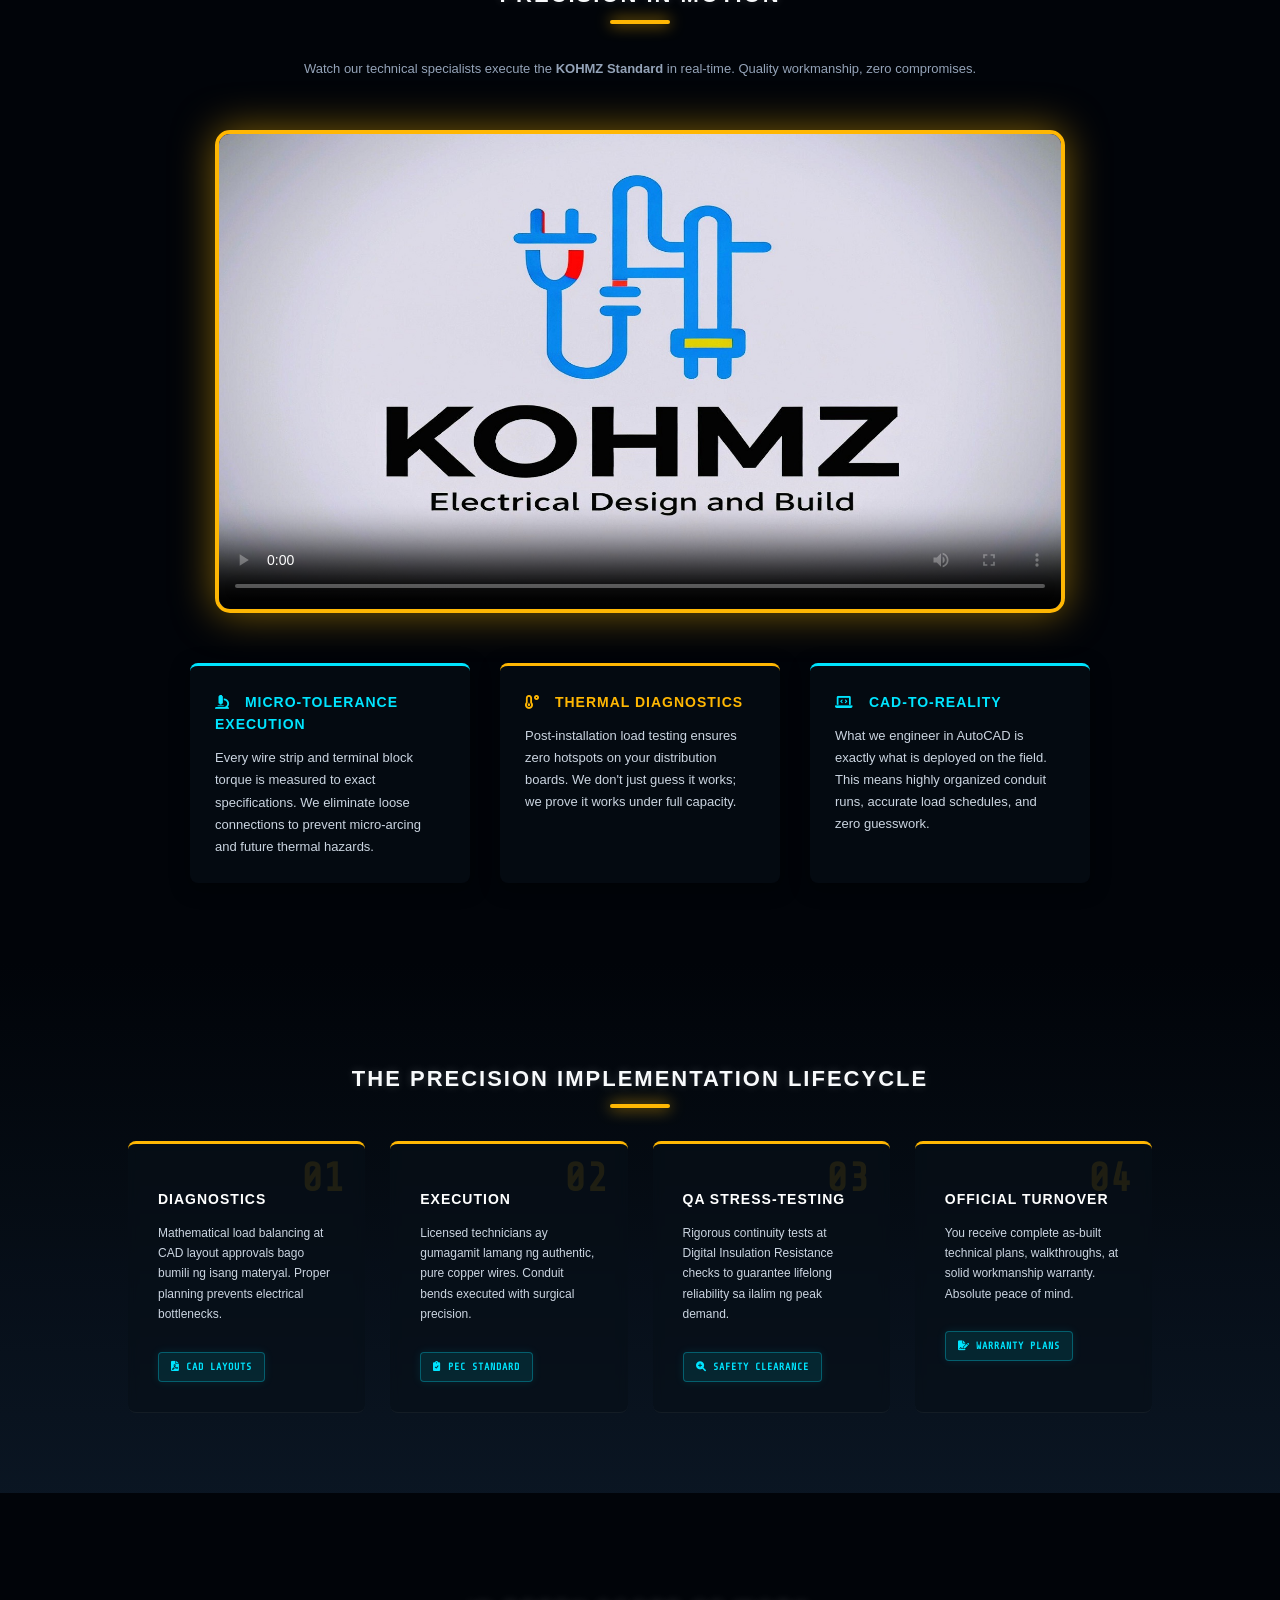
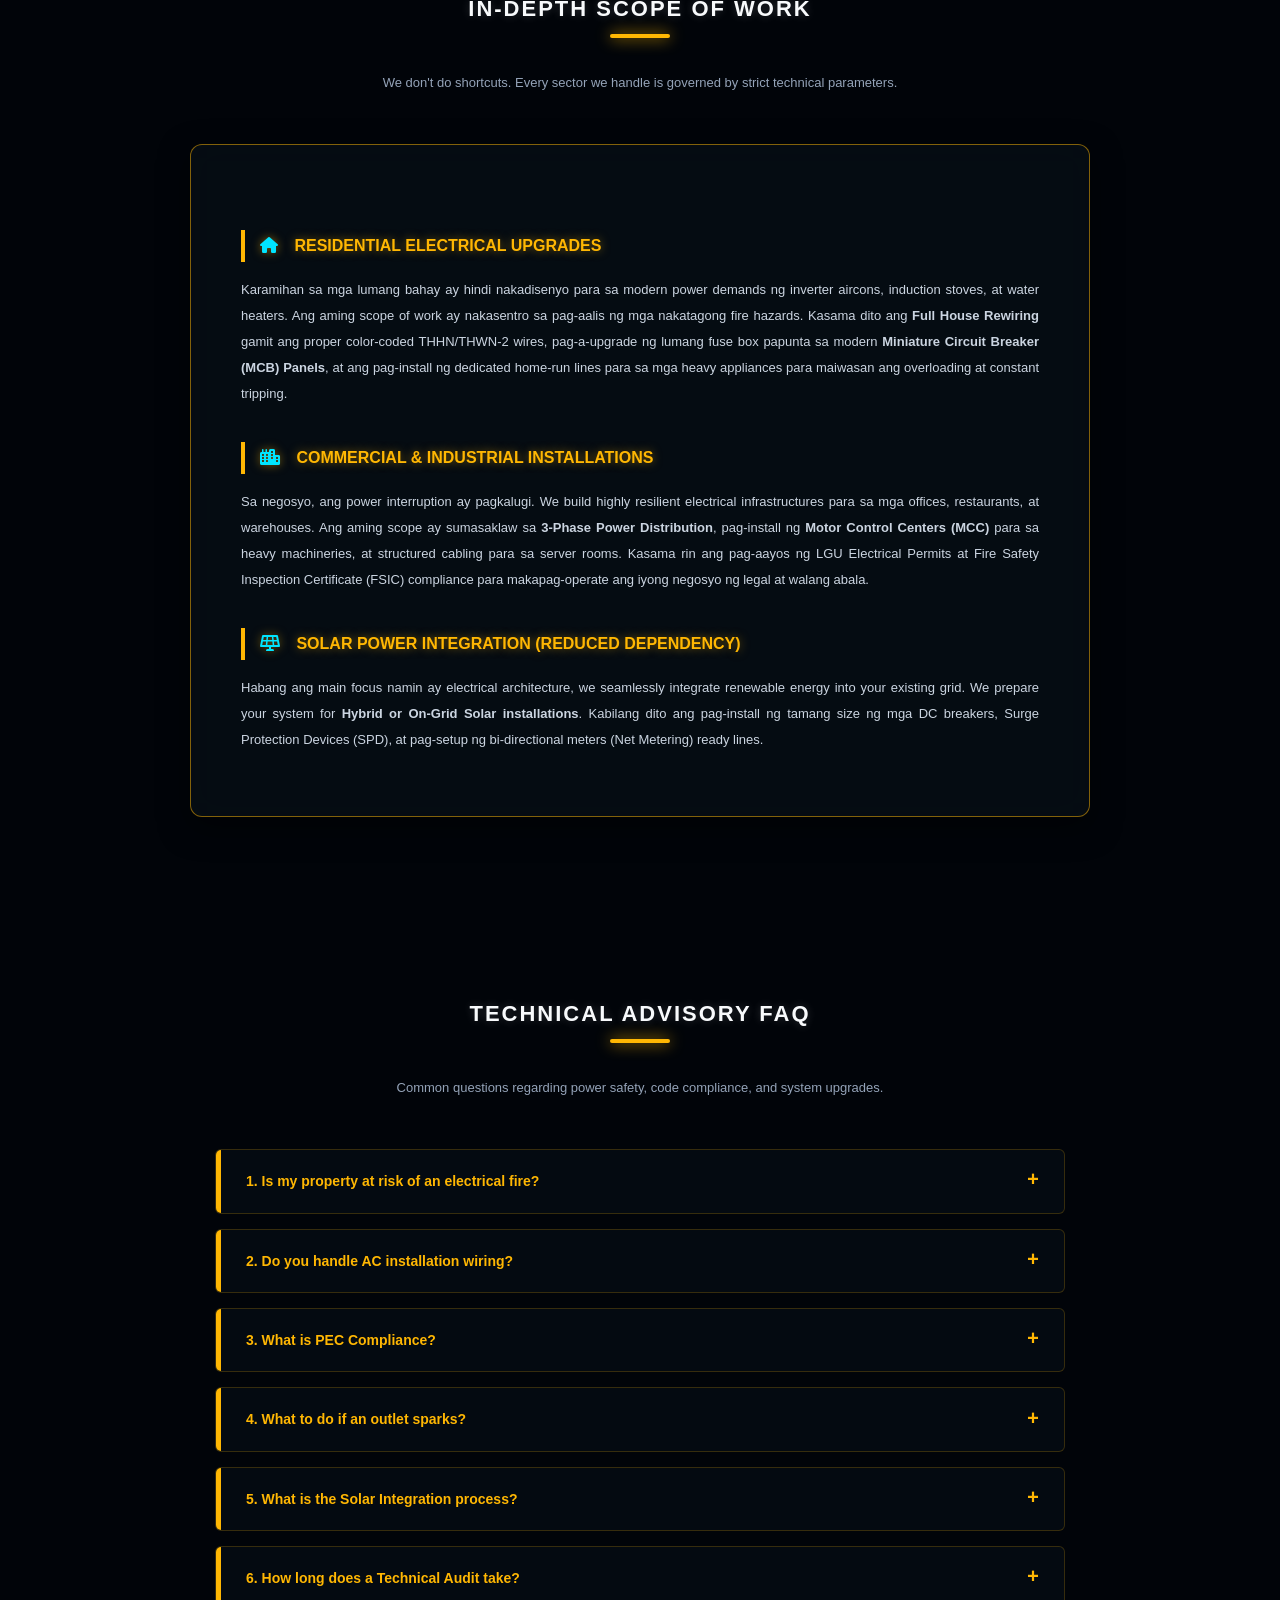
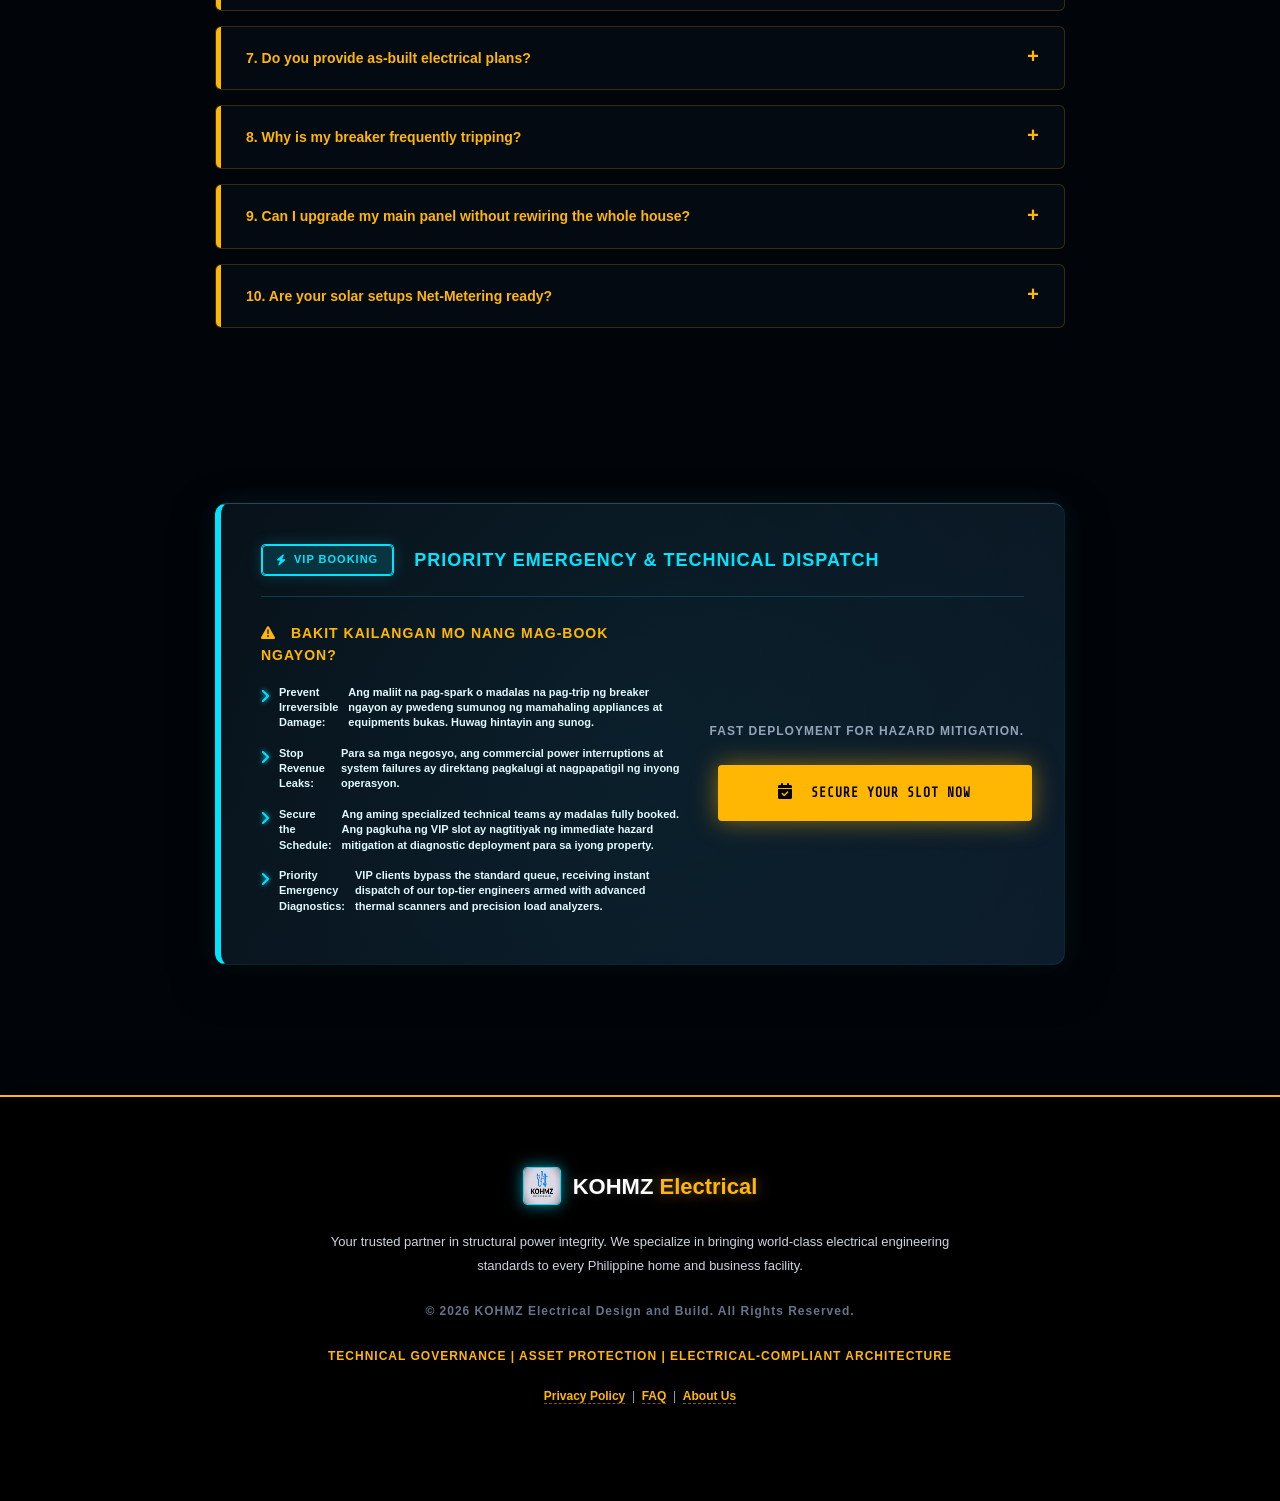
==== commit 1019e159: "Update index.html" ====
--- a/index.html
+++ b/index.html
@@ -527,7 +527,7 @@
 <button id="readPageBtn" class="float-btn" style="background:#e11d48;color:white;cursor:pointer;" aria-label="Read Page Aloud" title="Listen to Page Content"><i class="fas fa-volume-up"></i></button>
 <a href="https://www.facebook.com/p/KOMHZ-Electrical-Design-Build-100093260504264/" target="_blank" rel="noopener noreferrer" class="float-btn" style="background:#0084ff;" aria-label="Message on Facebook Messenger"><i class="fab fa-facebook-messenger"></i></a>
 <a href="https://wa.me/639266174131" target="_blank" rel="noopener noreferrer" class="float-btn" style="background:#25d366;" aria-label="Message on WhatsApp"><i class="fab fa-whatsapp"></i></a>
-<a onclick="openViber()" class="float-btn" style="background:#7360f2;cursor:pointer;color:white;" aria-label="Message on Viber"><i class="fab fa-viber"></i></a>
+<a onclick="window.openViber()" class="float-btn" style="background:#7360f2;cursor:pointer;color:white;" aria-label="Message on Viber"><i class="fab fa-viber"></i></a>
 <a href="tel:09266174131" class="float-btn" style="background:var(--neon-gold);color:#000!important;" aria-label="Call KOHMZ Technical Support"><i class="fas fa-phone"></i></a>
 </aside>
 
@@ -587,5 +587,137 @@
 
 <script src="https://unpkg.com/aos@2.3.1/dist/aos.js"></script>
 <script src="lexie.js"></script>
+
+<script>
+document.addEventListener("DOMContentLoaded", () => {
+    // 1. Initialize AOS Animations
+    if (typeof AOS !== "undefined") AOS.init({ duration: 800, once: true, offset: 50 });
+
+    // 2. Mobile Menu Toggle Logic
+    const menuToggle = document.getElementById("mobile-menu");
+    const navList = document.getElementById("nav-list");
+    if (menuToggle && navList) {
+        menuToggle.addEventListener("click", () => {
+            navList.classList.toggle("active");
+            const icon = menuToggle.querySelector('i');
+            if(icon) {
+                icon.classList.toggle('fa-bars');
+                icon.classList.toggle('fa-times');
+            }
+        });
+    }
+    
+    // Mobile Dropdown Fix
+    document.querySelectorAll('.nav-links li.dropdown .dropbtn').forEach(btn => {
+        btn.addEventListener('click', function(e) {
+            if (window.innerWidth <= 992) {
+                e.preventDefault();
+                this.parentElement.classList.toggle('open');
+            }
+        });
+    });
+
+    // 3. Hero Section Typewriter Logic
+    let mIdx = 0; 
+    const mainText = "INTEGRATED POWER ARCHITECTURE & ";
+    const typeHero = () => { 
+        const el = document.getElementById("main-typewriter-text");
+        if(el && mIdx < mainText.length){ 
+            el.innerHTML += mainText.charAt(mIdx++); 
+            setTimeout(typeHero, 60); 
+        } else {
+            const txtElement = document.querySelector('.txt-type');
+            if(txtElement && !txtElement.classList.contains('started')) {
+                txtElement.classList.add('started');
+                const words = JSON.parse(txtElement.getAttribute('data-words'));
+                const wait = txtElement.getAttribute('data-wait');
+                new TypeWriter(txtElement, words, wait);
+            }
+        }
+    };
+    typeHero();
+
+    class TypeWriter {
+        constructor(txtElement, words, wait = 3000) {
+            this.txtElement = txtElement;
+            this.words = words;
+            this.txt = '';
+            this.wordIndex = 0;
+            this.wait = parseInt(wait, 10);
+            this.isDeleting = false;
+            this.type();
+        }
+        type() {
+            const current = this.wordIndex % this.words.length;
+            const fullTxt = this.words[current];
+            if (this.isDeleting) {
+                this.txt = fullTxt.substring(0, this.txt.length - 1);
+            } else {
+                this.txt = fullTxt.substring(0, this.txt.length + 1);
+            }
+            this.txtElement.innerHTML = `<span class="txt">${this.txt}</span>`;
+            let typeSpeed = 100;
+            if (this.isDeleting) typeSpeed /= 2;
+            if (!this.isDeleting && this.txt === fullTxt) {
+                typeSpeed = this.wait;
+                this.isDeleting = true;
+            } else if (this.isDeleting && this.txt === '') {
+                this.isDeleting = false;
+                this.wordIndex++;
+                typeSpeed = 500;
+            }
+            setTimeout(() => this.type(), typeSpeed);
+        }
+    }
+
+    // 4. Tech Bar Typewriter Logic
+    const techWords = ["TECHNICAL GOVERNANCE", "PEC-COMPLIANT ARCHITECTURE", "24/7 SPECIALIST RESPONSE", "RESIDENTIAL & COMMERCIAL MASTERY"];
+    let tbIdx = 0, charIdx = 0, isDel = false;
+    function typeBar() {
+        const el = document.getElementById("electric-typewriter"); if(!el) return;
+        const word = techWords[tbIdx];
+        el.innerText = isDel ? word.substring(0, charIdx--) : word.substring(0, charIdx++);
+        if (!isDel && charIdx === word.length + 1) { isDel = true; setTimeout(typeBar, 2000); }
+        else if (isDel && charIdx === 0) { isDel = false; tbIdx = (tbIdx + 1) % techWords.length; setTimeout(typeBar, 500); }
+        else { setTimeout(typeBar, isDel ? 30 : 60); }
+    }
+    typeBar();
+
+    // 5. Read Page Aloud Logic (Page Specific TTS)
+    const readBtn = document.getElementById("readPageBtn");
+    if (readBtn) {
+        readBtn.addEventListener("click", function() {
+            if (window.isReadingPage || (window.speechSynthesis && window.speechSynthesis.speaking)) {
+                window.speechSynthesis.cancel(); 
+                window.isReadingPage = false; 
+                readBtn.innerHTML = '<i class="fas fa-volume-up"></i>'; 
+                return;
+            }
+            const main = document.getElementById("main-content"); if (!main) return;
+            let text = main.innerText.replace(/\n+/g, ". ").replace(/SECURE TECHNICAL AUDIT|OFFICIAL UPDATES|VIEW CAPABILITIES|SECURE YOUR SLOT NOW/g, "");
+            window.isReadingPage = true; 
+            readBtn.innerHTML = '<i class="fas fa-volume-mute"></i>'; 
+            
+            const chunk = new SpeechSynthesisUtterance("Welcome to KOHMZ Electrical... " + text);
+            const voices = window.speechSynthesis.getVoices();
+            const profVoice = voices.find(v => v.name.includes("Aria") || v.name.includes("Samantha") || v.name.includes("Google US English") || v.name.includes("Female")) || voices[0];
+            if(profVoice) chunk.voice = profVoice;
+            chunk.pitch = 1.15;
+            chunk.rate = 0.85;
+            
+            chunk.onend = () => { window.isReadingPage = false; readBtn.innerHTML = '<i class="fas fa-volume-up"></i>'; };
+            chunk.onerror = () => { window.isReadingPage = false; readBtn.innerHTML = '<i class="fas fa-volume-up"></i>'; };
+            
+            window.speechSynthesis.speak(chunk);
+        });
+    }
+});
+
+// Define global openViber for inline onclick
+window.openViber = function() { 
+    window.location.href = 'viber://chat?number=%2B639266174131'; 
+    setTimeout(() => { if (!document.hidden) window.open('https://www.viber.com/', '_blank'); }, 2500); 
+};
+</script>
 </body>
 </html>
